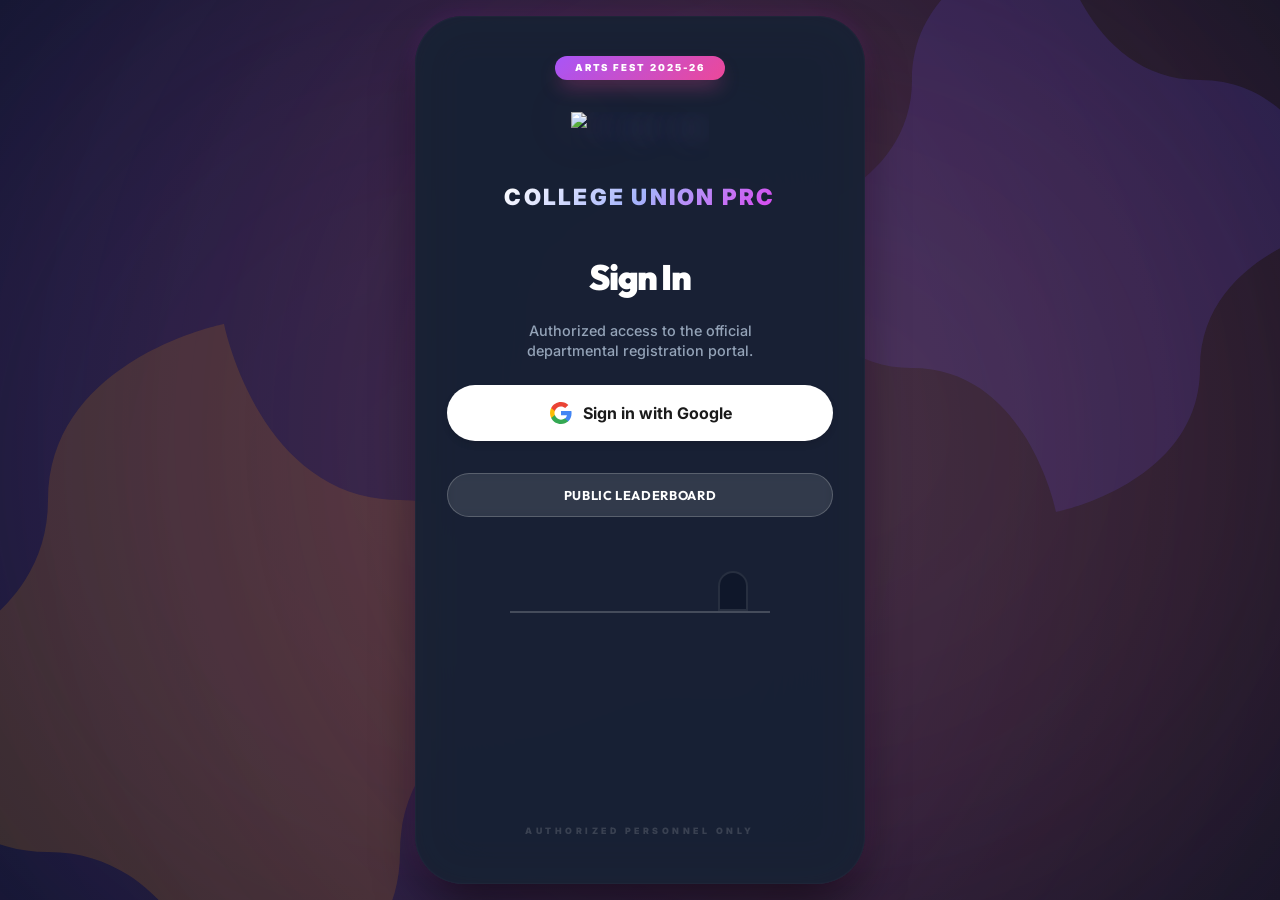
==== y/index.html @ ddf0fabf "Refine UI/UX layouts across multiple pages including CoreAdmin, Leaderboard, and Maintenance" ====
<!DOCTYPE html>
<html lang="en">

<head>
  <meta charset="UTF-8">
  <meta name="viewport" content="width=device-width, initial-scale=1.0">
  <meta name="google-site-verification" content="7rNl1pYDf8PG1zHT1pYUggSuxR6o2lBYuz__hjKgC8U" />
  <meta name="description"
    content="Join the Pazhassiraja College Fine Arts celebration at Pulpally (PRC). Discover talent, creativity, and unforgettable artistic experiences organized by the PRC Union.">
  <meta name="keywords"
    content="Pazhassiraja College Fine Arts, College Arts Day, Pulpally, PRC Union, Arts Festival, Student Talent, Wayanad College Events, Arts and Culture, PRC Pulpally">
  <meta name="robots" content="index, follow">
  <link rel="canonical" href="https://unionartsprc.web.app/">
  <meta name="google-site-verification" content="qtFsvqbENnG317f0K3yIj3pI7aIG_CMqdm23kloUDzg" />
  <script src="https://cdn.jsdelivr.net/npm/chart.js"></script>

  <!-- Favicon -->
  <link rel="icon" type="image/png" href="/assets/favicon.png">
  <link rel="apple-touch-icon" href="/assets/favicon.png">

  <!-- Site Name for Google Search -->
  <script type="application/ld+json">
    {
      "@context": "https://schema.org",
      "@type": "WebSite",
      "name": "Pazhassiraja College Fine Arts",
      "alternateName": ["PRC Fine Arts", "College Arts Day", "Union Arts PRC"],
      "url": "https://unionartsprc.web.app/"
    }
  </script>

  <!-- Open Graph / Facebook -->
  <meta property="og:type" content="website">
  <meta property="og:url" content="https://unionartsprc.web.app/">
  <meta property="og:title" content="Pazhassiraja College Fine Arts">
  <meta property="og:description"
    content="Celebrate creativity and talent at the Pazhassiraja College Fine Arts Festival.">
  <meta property="og:image" content="/assets/Pazhassiraja_College_Pulpally_Logo.png">

  <!-- Twitter -->
  <meta property="twitter:card" content="summary_large_image">
  <meta property="twitter:url" content="https://unionartsprc.web.app/">
  <meta property="twitter:title" content="Pazhassiraja College Fine Arts">
  <meta property="twitter:description"
    content="Celebrate creativity and talent at the Pazhassiraja College Fine Arts Festival.">
  <meta property="twitter:image" content="/assets/Pazhassiraja_College_Pulpally_Logo.png">

  <link rel="preconnect" href="https://fonts.googleapis.com">
  <link rel="preconnect" href="https://fonts.gstatic.com" crossorigin>
  <link
    href="https://fonts.googleapis.com/css2?family=Inter:wght@300;400;500;600;700&family=Outfit:wght@400;600;700;800&family=Playfair+Display:wght@700&family=Montserrat:wght@700&family=Rozha+One&display=swap"
    rel="stylesheet">
  <link rel="stylesheet" href="https://cdnjs.cloudflare.com/ajax/libs/font-awesome/6.4.0/css/all.min.css"
    integrity="sha512-iecdLmaskl7CVkqkXNQ/ZH/XLlvWZOJyj7Yy7tcenmpD1ypASozpmT/E0iPtmFIB46ZmdtAc9eNBvH0H/ZpiBw=="
    crossorigin="anonymous" referrerpolicy="no-referrer" />
  <title>Pazhassiraja College Fine Arts | PRC Union</title>
  <style>
    * {
      box-sizing: border-box;
    }

    html {
      scroll-behavior: smooth;
    }

    :root {
      --bg-color: #050a14;
      --card-bg: rgba(20, 25, 40, 0.6);
      --text-primary: #ffffff;
      --text-secondary: #94a3b8;
      --accent-color: #8b5cf6;
      --accent-hover: #7c3aed;
      --gradient-main: linear-gradient(135deg, #6366f1, #8b5cf6);

      --font-heading: 'Outfit', sans-serif;
      --font-hero: 'Playfair Display', serif;
      --font-body: 'Inter', sans-serif;
      --input-bg: rgba(255, 255, 255, 0.03);
      --input-border: rgba(255, 255, 255, 0.1);
      --input-focus: rgba(139, 92, 246, 0.3);
    }

    body {
      font-family: var(--font-body);
      background-color: var(--bg-color);
      color: var(--text-primary);
      margin: 0;
      padding: 0;
      overflow-x: hidden;
      scrollbar-color: rgba(217, 70, 239, 0.5) rgba(0, 0, 0, 0.3);
      /* Artistic Noise/Texture optional - kept clean for now */
    }



    /* Custom Scrollbar Styling */
    body::-webkit-scrollbar {
      width: 12px;
    }

    body::-webkit-scrollbar-track {
      background: rgba(0, 0, 0, 0.3);
    }

    body::-webkit-scrollbar-thumb {
      background: rgba(217, 70, 239, 0.5);
      border-radius: 6px;
      transition: background 0.3s ease;
    }

    body::-webkit-scrollbar-thumb:hover {
      background: rgba(217, 70, 239, 0.7);
    }

    /* Ambient Background blobs */
    body::before,
    body::after {
      content: '';
      position: fixed;
      width: 50vw;
      height: 50vw;
      border-radius: 50%;
      filter: blur(80px);
      /* Soft glow */
      z-index: -1;
      opacity: 0.4;
      animation: float 20s infinite alternate ease-in-out;
      will-change: transform;
    }

    body::before {
      top: -10%;
      left: -10%;
      background: radial-gradient(circle, #7c3aed, transparent);
    }

    body::after {
      bottom: -10%;
      right: -10%;
      background: radial-gradient(circle, #db2777, transparent);
      animation-delay: -10s;
    }

    @keyframes float {
      0% {
        transform: translate(0, 0) scale(1);
      }

      100% {
        transform: translate(30px, 50px) scale(1.1);
      }
    }

    @keyframes rotate {
      from {
        transform: rotate(0deg);
      }

      to {
        transform: rotate(360deg);
      }
    }

    @keyframes rotate-center {
      from {
        transform: translateX(-50%) rotate(0deg);
      }

      to {
        transform: translateX(-50%) rotate(360deg);
      }
    }

    /* Fixed Background Decorations */
    .mandala-decoration {
      position: fixed;
      z-index: -1;
      pointer-events: none;
      opacity: 0.08;
      color: var(--accent-color);
      width: 600px;
      height: 600px;
      animation: rotate 60s linear infinite;
      will-change: transform;
    }

    .mandala-top-right {
      top: -150px;
      right: -150px;
    }

    .mandala-bottom-left {
      bottom: -150px;
      left: -150px;
      animation-direction: reverse;
    }

    /* Additional positions if needed */
    .mandala-top-left {
      top: -10%;
      left: -10%;
    }

    .mandala-center-right {
      top: 40%;
      right: -15%;
      animation-duration: 45s;
    }

    .mandala-bottom-center {
      bottom: -20%;
      left: 50%;
      transform: translateX(-50%);
      animation: rotate-center 80s linear infinite;
    }

    header {
      padding: 0.75rem 1.5rem;
      display: flex;
      justify-content: space-between;
      align-items: center;
      background: rgba(15, 23, 42, 0.65);
      backdrop-filter: blur(20px);
      -webkit-backdrop-filter: blur(20px);
      position: fixed;
      top: 1.5rem;
      left: 50%;
      transform: translateX(-50%);
      width: 95%;
      max-width: 1200px;
      box-sizing: border-box;
      z-index: 1000;
      border: 1px solid rgba(255, 255, 255, 0.08);
      border-radius: 100px;
      box-shadow: 0 20px 40px -10px rgba(0, 0, 0, 0.5), inset 0 1px 0 rgba(255, 255, 255, 0.1);
      transition: all 0.4s cubic-bezier(0.16, 1, 0.3, 1);
    }

    header:hover {
      background: rgba(15, 23, 42, 0.75);
      border-color: rgba(255, 255, 255, 0.15);
      box-shadow: 0 25px 50px -12px rgba(0, 0, 0, 0.6), inset 0 1px 0 rgba(255, 255, 255, 0.2);
    }

    .logo {
      font-family: var(--font-heading);
      font-size: 1.3rem;
      font-weight: 800;
      letter-spacing: -0.02em;
      background: linear-gradient(to right, #f472b6, #a78bfa, #db2777);
      -webkit-background-clip: text;
      background-clip: text;
      -webkit-text-fill-color: transparent;
      text-shadow: 0 0 30px rgba(167, 139, 250, 0.3);
      display: flex;
      align-items: center;
      gap: 12px;
      text-decoration: none;
    }

    .live-indicator {
      display: flex;
      align-items: center;
      gap: 5px;
      font-size: 0.7rem;
      background: rgba(239, 68, 68, 0.15);
      padding: 3px 8px;
      border-radius: 1rem;
      color: #ef4444;
      font-weight: 700;
      border: 1px solid rgba(239, 68, 68, 0.3);
      letter-spacing: 0.5px;
      margin-left: 10px;
    }

    .pulsate {
      width: 6px;
      height: 6px;
      background: #ef4444;
      border-radius: 50%;
      box-shadow: 0 0 0 0 rgba(239, 68, 68, 0.7);
      animation: pulse-red 2s infinite;
    }

    @keyframes pulse-red {
      0% {
        transform: scale(0.95);
        box-shadow: 0 0 0 0 rgba(239, 68, 68, 0.7);
      }

      70% {
        transform: scale(1);
        box-shadow: 0 0 0 10px rgba(239, 68, 68, 0);
      }

      100% {
        transform: scale(0.95);
        box-shadow: 0 0 0 0 rgba(239, 68, 68, 0);
      }
    }

    .logo img {
      height: 38px;
      width: auto;
      filter: drop-shadow(0 0 10px rgba(255, 255, 255, 0.2));
    }

    nav {
      display: flex;
      align-items: center;
      gap: 0.5rem;
    }

    nav a {
      color: var(--text-secondary);
      text-decoration: none;
      font-family: var(--font-heading);
      font-weight: 500;
      font-size: 0.95rem;
      padding: 0.5rem 1rem;
      border-radius: 2rem;
      transition: all 0.3s cubic-bezier(0.4, 0, 0.2, 1);
      position: relative;
      display: flex;
      align-items: center;
    }

    nav a::after {
      content: '';
      position: absolute;
      bottom: 6px;
      left: 50%;
      width: 0;
      height: 2px;
      background: var(--accent-color);
      transition: all 0.3s cubic-bezier(0.4, 0, 0.2, 1);
      transform: translateX(-50%);
      border-radius: 2px;
    }

    nav a:hover {
      color: white;
      background: rgba(255, 255, 255, 0.05);
      text-shadow: 0 0 15px rgba(255, 255, 255, 0.3);
    }

    nav a:hover::after {
      width: 40%;
    }

    nav #logout-btn {
      color: #f87171 !important;
      background: rgba(239, 68, 68, 0.05);
      border: 1px solid rgba(239, 68, 68, 0.1);
      margin-left: 0.5rem;
      font-weight: 600;
      font-size: 0.9rem !important;
      opacity: 1 !important;
    }

    nav #logout-btn::after {
      display: none;
    }

    nav #logout-btn:hover {
      background: rgba(239, 68, 68, 0.15);
      color: #fca5a5 !important;
      border-color: rgba(239, 68, 68, 0.3);
      box-shadow: 0 4px 15px rgba(239, 68, 68, 0.2);
      transform: translateY(-2px);
    }

    .admin-btn {
      border: 1px solid rgba(255, 255, 255, 0.2);
      padding: 0.5rem 1rem;
      border-radius: 2rem;
      background: rgba(255, 255, 255, 0.05);
      transition: all 0.3s ease;
    }

    .admin-btn:hover {
      background: rgba(255, 255, 255, 0.1);
      border-color: var(--accent-color);
    }

    main {
      padding: 6rem 2rem;
      max-width: 1200px;
      margin: 0 auto;
      text-align: center;
    }

    /* Hero Section Styles */
    .hero-container {
      display: flex;
      flex-direction: column;
      align-items: center;
      justify-content: center;
      text-align: center;
      padding: 6rem 1rem;
      position: relative;
      z-index: 10;
    }

    .hero-title {
      font-family: var(--font-hero);
      font-size: 5.5rem;
      font-weight: 800;
      color: white;
      margin: 0 0 1rem;
      letter-spacing: -0.04em;
      line-height: 1;
      background: linear-gradient(135deg, #ffffff 0%, #a5b4fc 100%);
      -webkit-background-clip: text;
      background-clip: text;
      -webkit-text-fill-color: transparent;
      text-shadow: 0 20px 40px rgba(99, 102, 241, 0.2);
      animation: fadeScaleIn 1s cubic-bezier(0.2, 0.8, 0.2, 1) forwards;
    }

    .hero-subtitle {
      font-family: var(--font-heading);
      font-size: 1.1rem;
      font-weight: 700;
      color: #818cf8;
      text-transform: uppercase;
      letter-spacing: 0.3em;
      margin: 0 0 1.5rem;
      opacity: 0;
      animation: fadeInUp 1s 0.3s cubic-bezier(0.2, 0.8, 0.2, 1) forwards;
    }

    .hero-tagline {
      font-size: 1.25rem;
      color: #94a3b8;
      max-width: 600px;
      margin: 0 auto 3.5rem;
      line-height: 1.6;
      opacity: 0;
      font-weight: 300;
      animation: fadeInUp 1s 0.5s cubic-bezier(0.2, 0.8, 0.2, 1) forwards;
    }

    .hero-actions {
      display: flex;
      flex-direction: row;
      justify-content: center;
      gap: 1.5rem;
      width: 100%;
      opacity: 0;
      animation: fadeInUp 1s 0.7s cubic-bezier(0.2, 0.8, 0.2, 1) forwards;
    }

    .hero-btn {
      display: flex;
      align-items: center;
      justify-content: center;
      gap: 0.75rem;
      padding: 1.1rem 2.2rem;
      border-radius: 1rem;
      font-family: var(--font-heading);
      font-weight: 700;
      text-transform: uppercase;
      letter-spacing: 0.1em;
      text-decoration: none;
      transition: all 0.4s cubic-bezier(0.4, 0, 0.2, 1);
      font-size: 0.9rem;
      cursor: pointer;
    }

    .primary-btn {
      background: white;
      color: #0f172a;
      border: none;
      box-shadow: 0 10px 30px rgba(255, 255, 255, 0.1);
    }

    .primary-btn:hover {
      transform: translateY(-5px) scale(1.02);
      box-shadow: 0 20px 40px rgba(255, 255, 255, 0.2);
      background: #f8fafc;
    }

    .secondary-btn {
      background: rgba(255, 255, 255, 0.03);
      color: white;
      border: 1px solid rgba(255, 255, 255, 0.1);
      backdrop-filter: blur(10px);
    }

    .secondary-btn:hover {
      background: rgba(255, 255, 255, 0.08);
      border-color: rgba(255, 255, 255, 0.2);
      transform: translateY(-5px);
    }

    .closed-btn {
      cursor: not-allowed;
      opacity: 0.8;
      font-size: 0.85rem;
    }

    .authority-text {
      margin-top: 5rem;
      font-size: 0.8rem;
      color: rgba(255, 255, 255, 0.2);
      text-transform: uppercase;
      letter-spacing: 0.2em;
      opacity: 0;
      animation: fadeIn 1.5s 1.2s forwards;
    }

    @keyframes fadeScaleIn {
      from {
        opacity: 0;
        transform: scale(0.9) translateY(30px);
      }

      to {
        opacity: 1;
        transform: scale(1) translateY(0);
      }
    }

    @keyframes fadeInUp {
      from {
        opacity: 0;
        transform: translateY(30px);
      }

      to {
        opacity: 1;
        transform: translateY(0);
      }
    }

    @keyframes fadeIn {
      from {
        opacity: 0;
      }

      to {
        opacity: 1;
      }
    }

    @media (max-width: 768px) {
      .hero-container {
        padding: 4rem 1rem 2rem;
      }

      .hero-title {
        font-size: clamp(2.4rem, 10vw, 3.5rem);
        line-height: 1.1;
        letter-spacing: -0.02em;
        margin-bottom: 0.75rem;
        text-shadow: 0 10px 30px rgba(139, 92, 246, 0.4);
      }

      .hero-subtitle {
        font-size: 0.75rem;
        letter-spacing: 0.2em;
        margin-bottom: 1rem;
        color: var(--accent-color);
        font-weight: 800;
      }

      .hero-tagline {
        font-size: 1rem;
        line-height: 1.6;
        color: #94a3b8;
        margin-bottom: 2.5rem;
        padding: 0 1.5rem;
        font-weight: 400;
      }

      .hero-actions {
        display: flex;
        flex-direction: column;
        align-items: center;
        width: 100%;
        gap: 1rem;
        padding: 0;
      }

      .hero-btn {
        width: 100%;
        max-width: 280px;
        padding: 1rem 1.5rem;
        font-size: 0.9rem;
        border-radius: 1rem;
        box-shadow: 0 8px 20px rgba(0, 0, 0, 0.3);
      }

      .secondary-btn {
        background: rgba(255, 255, 255, 0.05);
        border: 1px solid rgba(255, 255, 255, 0.1);
        backdrop-filter: blur(10px);
      }
    }

    /* h1.logo-title span {
      display: inline-block;
    } */

    /* Remove old mobile-break if unused, or keep for compatibility */
    .mobile-break {
      display: block;
      /* Always stack now */
    }

    .mobile-break {
      display: none;
    }

    @keyframes shine {
      to {
        background-position: 200% center;
      }
    }

    @keyframes drop-in {
      from {
        transform: translateY(-15px);
        opacity: 0;
      }

      to {
        transform: translateY(0);
        opacity: 1;
      }
    }

    @keyframes float-heading {

      0%,
      100% {
        transform: translateY(0);
      }

      50% {
        transform: translateY(-8px);
      }
    }

    @media (max-width: 768px) {
      h1.logo-title {
        font-size: 3.8rem;
        /* Scaled for mobile */
        line-height: 0.9;
        letter-spacing: -1px;
        text-shadow: 0 5px 20px rgba(0, 0, 0, 0.5);
      }

      .mobile-break {
        display: block;
      }

      .logo {
        font-size: 1.15rem;
        max-width: 220px;
        line-height: 1.1;
        white-space: normal;
        gap: 12px;
      }
      
      .logo img {
        height: 40px;
      }

      header {
        padding: 0.75rem 1.25rem;
        flex-wrap: nowrap;
        width: 92%;
        top: 1rem;
        border-radius: 20px;
        gap: 0;
      }

      nav a {
        margin-left: 1rem;
        font-size: 0.9rem;
      }

      main {
        padding: 2rem 1rem 6rem;
      }

      .hero-decorations {
        height: 30px;
        margin-bottom: 0.5rem;
      }

      /* Mobile Decorations - Reduced Opacity & Better Positioning */
      .mandala-decoration {
        opacity: 0.05 !important;
        /* Significantly reduced opacity for cleaner look */
        width: 300px;
        /* Smaller base size */
        height: 300px;
      }

      .mandala-top-right {
        top: -60px;
        right: -60px;
        width: 300px;
        height: 300px;
      }

      .mandala-bottom-left {
        bottom: -60px;
        left: -60px;
        width: 250px;
        height: 250px;
      }

      .mandala-top-left {
        top: 0;
        left: -80px;
        width: 200px;
        height: 200px;
      }

      .mandala-center-right {
        top: 45%;
        right: -80px;
        width: 250px;
        height: 250px;
      }

      .mandala-bottom-center {
        bottom: -20%;
        width: 400px;
        height: 400px;
      }
    }

    /* Collapsible About Section */
    #about {
      cursor: pointer;
      position: relative;
      transition: all 0.3s ease;
      background: rgba(255, 255, 255, 0.02);
      padding: 2rem !important;
      border-radius: 1.5rem;
      border: 1px solid rgba(255, 255, 255, 0.05);
    }

    #about:hover {
      background: rgba(255, 255, 255, 0.04);
    }

    #about-content {
      max-height: 0;
      overflow: hidden;
      transition: max-height 0.5s cubic-bezier(0, 1, 0, 1);
      opacity: 0;
    }

    #about.expanded #about-content {
      max-height: 1000px;
      transition: max-height 0.8s ease-in-out;
      opacity: 1;
      margin-top: 1.5rem;
    }

    .toggle-icon {
      font-size: 0.8rem;
      transition: transform 0.3s ease;
      display: inline-block;
      vertical-align: middle;
      margin-left: 0.5rem;
      color: var(--accent-color);
    }

    #about.expanded .toggle-icon {
      transform: rotate(180deg);
    }

    p.hero-text {
      font-size: 1.35rem;
      color: var(--text-secondary);
      max-width: 600px;
      margin: 0 auto 3rem;
      font-weight: 300;
      line-height: 1.6;
    }

    .cta-btn {
      background: var(--gradient-main);
      color: white;
      padding: 1rem 3rem;
      border-radius: 3rem;
      text-decoration: none;
      font-weight: 700;
      font-family: var(--font-heading);
      letter-spacing: 0.05em;
      text-transform: uppercase;
      transition: all 0.3s cubic-bezier(0.4, 0, 0.2, 1);
      display: inline-block;
      box-shadow: 0 10px 20px -10px rgba(244, 63, 94, 0.5);
      border: 1px solid rgba(255, 255, 255, 0.2);
    }

    .cta-btn:hover {
      transform: translateY(-3px) scale(1.02);
      box-shadow: 0 20px 30px -10px rgba(244, 63, 94, 0.6);
      filter: brightness(1.1);
    }

    .cta-btn.secondary {
      background: rgba(255, 255, 255, 0.08);
      border: 1px solid rgba(255, 255, 255, 0.1);
      box-shadow: none;
      color: white;
    }

    .cta-btn.secondary:hover {
      background: rgba(255, 255, 255, 0.15);
      border-color: rgba(255, 255, 255, 0.2);
      transform: translateY(-2px);
    }

    /* Event Cards */
    /* Hero Decorations - Stardust */
    .hero-decorations {
      height: 60px;
      width: 100%;
      position: relative;
      margin-bottom: 1rem;
      pointer-events: none;
    }

    .particle {
      position: absolute;
      background: white;
      border-radius: 50%;
      opacity: 0;
      filter: blur(1px);
      box-shadow: 0 0 10px rgba(255, 255, 255, 0.5);
      animation: float-stardust 10s infinite ease-in-out;
    }

    .p1 {
      width: 4px;
      height: 4px;
      left: 20%;
      animation-delay: 0s;
    }

    .p2 {
      width: 3px;
      height: 3px;
      left: 40%;
      animation-delay: 2s;
    }

    .p3 {
      width: 5px;
      height: 5px;
      left: 60%;
      animation-delay: 4s;
    }

    .p4 {
      width: 2px;
      height: 2px;
      left: 80%;
      animation-delay: 1s;
    }

    .p5 {
      width: 4px;
      height: 4px;
      left: 35%;
      animation-delay: 6s;
    }

    .p6 {
      width: 3px;
      height: 3px;
      left: 75%;
      animation-delay: 3s;
    }

    @keyframes float-stardust {
      0% {
        transform: translateY(20px) scale(0);
        opacity: 0;
      }

      20% {
        opacity: 0.6;
      }

      50% {
        transform: translateY(-20px) translateX(15px) scale(1.2);
        opacity: 0.3;
      }

      80% {
        opacity: 0.6;
      }

      100% {
        transform: translateY(-40px) translateX(-10px) scale(0);
        opacity: 0;
      }
    }

    .events-grid {
      display: grid;
      grid-template-columns: repeat(auto-fit, minmax(320px, 1fr));
      gap: 2.5rem;
      margin-top: 6rem;
      text-align: left;
    }

    .event-card {
      background: var(--card-bg);
      backdrop-filter: blur(12px);
      -webkit-backdrop-filter: blur(12px);
      border-radius: 1.5rem;
      padding: 2rem;
      border: 1px solid rgba(255, 255, 255, 0.08);
      position: relative;
      overflow: hidden;
      transition: all 0.4s cubic-bezier(0.175, 0.885, 0.32, 1.275);
    }

    .event-card::before {
      content: '';
      position: absolute;
      top: 0;
      left: 0;
      right: 0;
      height: 4px;
      background: linear-gradient(90deg, #f43f5e, #8b5cf6);
      opacity: 0;
      transition: opacity 0.3s;
    }

    .event-card:hover {
      transform: translateY(-10px);
      background: rgba(30, 41, 59, 0.6);
      border-color: rgba(255, 255, 255, 0.2);
      box-shadow: 0 20px 40px -10px rgba(0, 0, 0, 0.5);
    }

    .event-card:hover::before {
      opacity: 1;
    }

    .event-date {
      color: #f472b6;
      font-size: 0.875rem;
      font-weight: 700;
      text-transform: uppercase;
      letter-spacing: 0.1em;
      margin-bottom: 0.5rem;
      display: block;
      font-family: var(--font-heading);
    }

    .event-title {
      font-family: var(--font-heading);
      font-size: 1.75rem;
      font-weight: 700;
      margin-bottom: 1rem;
      color: white;
    }

    .event-desc {
      color: var(--text-secondary);
      font-size: 1rem;
      line-height: 1.6;
    }

    /* Loading / Login Overlay - Updated to match new theme */
    #auth-overlay {
      background: var(--bg-color);
    }

    /* Re-using same style for Modal as cards */
    .auth-container {
      background: rgba(15, 23, 42, 0.85);
      backdrop-filter: blur(30px);
      border: none;
      box-shadow: 0 40px 80px -15px rgba(0, 0, 0, 0.8);
      padding: 3rem 2.5rem;
      border-radius: 2rem;
    }

    /* Modal Specific Scrollbar */
    .auth-container::-webkit-scrollbar {
      width: 6px;
    }


    .auth-container::-webkit-scrollbar-track {
      background: rgba(255, 255, 255, 0.02);
      margin: 1rem 0.5rem;
      border-radius: 10px;
    }

    .auth-container::-webkit-scrollbar-thumb {
      background: rgba(217, 70, 239, 0.2);
      border-radius: 10px;
      border: 1px solid rgba(255, 255, 255, 0.05);
    }

    .auth-container::-webkit-scrollbar-thumb:hover {
      background: rgba(217, 70, 239, 0.5);
    }

    .auth-container {
      scrollbar-width: thin;
      scrollbar-color: rgba(217, 70, 239, 0.2) transparent;
      scroll-padding: 1rem;
    }

    /* Achievement Badges */
    .achievement-badge {
      display: inline-flex;
      align-items: center;
      gap: 0.4rem;
      padding: 0.35rem 0.75rem;
      border-radius: 2rem;
      font-size: 0.7rem;
      font-weight: 800;
      text-transform: uppercase;
      letter-spacing: 0.05em;
      box-shadow: 0 4px 12px rgba(0, 0, 0, 0.3);
      z-index: 5;
      white-space: nowrap;
      animation: badgePulse 2s infinite ease-in-out;
    }

    .achievement-badge.first {
      background: linear-gradient(135deg, #ffd700, #b8860b);
      color: #000;
      border: 1px solid rgba(255, 255, 255, 0.3);
    }

    .achievement-badge.second {
      background: linear-gradient(135deg, #e5e7eb, #9ca3af);
      color: #000;
      border: 1px solid rgba(255, 255, 255, 0.3);
    }

    .achievement-badge.third {
      background: linear-gradient(135deg, #d97706, #92400e);
      color: white;
      border: 1px solid rgba(255, 255, 255, 0.2);
    }

    @keyframes badgePulse {

      0%,
      100% {
        transform: scale(1);
        filter: brightness(1);
      }

      50% {
        transform: scale(1.05);
        filter: brightness(1.2);
      }
    }

    /* Form Styles */

    .form-input {
      width: 100%;
      padding: 0.875rem;
      border-radius: 0.75rem;
      border: 1px solid rgba(255, 255, 255, 0.1);
      background: rgba(255, 255, 255, 0.05);
      /* Slightly lighter background */
      color: white;
      font-family: var(--font-body);
      font-size: 0.95rem;
      transition: all 0.3s ease;
      backdrop-filter: blur(5px);
    }

    .form-input:focus {
      outline: none;
      border-color: var(--accent-color);
      background: rgba(255, 255, 255, 0.08);
      box-shadow: 0 0 15px var(--input-focus);
    }

    .form-input::placeholder {
      color: rgba(255, 255, 255, 0.4);
    }

    .custom-dropdown-container {
      position: relative;
      width: 100%;
      font-family: inherit;
    }

    .custom-dropdown-trigger {
      padding: 0.875rem;
      border-radius: 0.75rem;
      background: var(--input-bg);
      border: 1px solid var(--input-border);
      color: rgba(255, 255, 255, 0.6);
      /* Placeholder color by default */
      cursor: pointer;
      display: flex;
      justify-content: space-between;
      align-items: center;
      user-select: none;
      transition: all 0.3s ease;
    }

    .custom-dropdown-trigger:hover {
      background: rgba(255, 255, 255, 0.08);
      border-color: rgba(255, 255, 255, 0.2);
    }

    .custom-dropdown-trigger.active {
      background: rgba(255, 255, 255, 0.1);
      border-color: var(--accent-color);
      box-shadow: 0 0 15px var(--input-focus);
      color: white;
    }

    .custom-dropdown-trigger.has-value {
      color: white;
      font-weight: 500;
    }

    .custom-dropdown-menu {
      display: none;
      position: absolute;
      top: calc(100% + 8px);
      left: 0;
      width: 100%;
      background: #1e293b;
      /* Solid fallback */
      background: rgba(15, 23, 42, 0.95);
      backdrop-filter: blur(20px);
      border: 1px solid var(--input-border);
      border-radius: 0.75rem;
      z-index: 2000;
      /* Higher than inputs */
      max-height: 250px;
      overflow-y: auto;
      box-shadow: 0 20px 40px rgba(0, 0, 0, 0.6);
      /* Animation handled by JS class */
    }

    .custom-dropdown-menu.show {
      display: block;
      animation: slideUp 0.2s ease-out;
    }

    /* Dropdown - Enhanced */
    .custom-dropdown-trigger {
      background: rgba(0, 0, 0, 0.3);
      border: 1px solid rgba(255, 255, 255, 0.1);
    }

    .custom-dropdown-trigger:hover {
      background: rgba(255, 255, 255, 0.05);
      border-color: rgba(139, 92, 246, 0.5);
    }

    .custom-dropdown-menu {
      border: 1px solid rgba(139, 92, 246, 0.2);
    }

    /* Dropdown Menu Scrollbar */
    .custom-dropdown-menu::-webkit-scrollbar {
      width: 8px;
    }

    .custom-dropdown-menu::-webkit-scrollbar-track {
      background: rgba(0, 0, 0, 0.2);
      border-radius: 4px;
    }

    .custom-dropdown-menu::-webkit-scrollbar-thumb {
      background: rgba(217, 70, 239, 0.3);
      border-radius: 10px;
    }

    .custom-dropdown-menu::-webkit-scrollbar-thumb:hover {
      background: rgba(217, 70, 239, 0.6);
    }

    .custom-dropdown-menu {
      scrollbar-width: thin;
      scrollbar-color: rgba(217, 70, 239, 0.5) rgba(0, 0, 0, 0.2);
    }

    .custom-dropdown-item {
      padding: 0.75rem 1rem;
      cursor: pointer;
      font-size: 0.95rem;
      color: var(--text-secondary);
      transition: all 0.2s ease;
      border-radius: 0.5rem;
      margin: 0.25rem;
    }

    .custom-dropdown-item:hover {
      background: rgba(255, 255, 255, 0.1);
      color: white;
      transform: translateX(5px);
    }

    .custom-dropdown-group-label {
      padding: 0.5rem 1rem;
      font-size: 0.75rem;
      text-transform: uppercase;
      color: var(--accent-color);
      font-weight: 700;
      letter-spacing: 0.05em;
      pointer-events: none;
      margin-top: 0.5rem;
    }

    /* Dropdown Arrow Animation */
    .custom-dropdown-arrow {
      transition: transform 0.3s ease;
      display: inline-flex;
      align-items: center;
      justify-content: center;
    }

    .custom-dropdown-trigger.active .custom-dropdown-arrow {
      transform: rotate(180deg);
    }

    .hidden {
      display: none !important;
    }

    /* Ultra-Compact Branding-First Eye-Catchy Login UI */
    #auth-overlay {
      position: fixed;
      top: 0;
      left: 0;
      width: 100%;
      height: 100%;
      background: #020617;
      z-index: 10000;
      display: flex;
      justify-content: center;
      align-items: center;
      padding: 1rem;
      overflow: hidden;
    }

    #auth-overlay::before,
    #auth-overlay::after {
      content: '';
      position: absolute;
      width: 130vw;
      height: 130vw;
      border-radius: 50%;
      filter: blur(140px);
      z-index: -1;
      opacity: 0.15;
      animation: authGlaze 25s infinite alternate ease-in-out;
      will-change: transform;
    }

    #auth-overlay::before {
      top: -40%;
      left: -30%;
      background: radial-gradient(circle, #4f46e5, #9333ea, transparent 70%);
    }

    #auth-overlay::after {
      bottom: -40%;
      right: -30%;
      background: radial-gradient(circle, #f59e0b, #dc2626, transparent 70%);
      animation-delay: -12s;
    }

    @keyframes authGlaze {
      0% {
        transform: translate(-5%, -5%) scale(1) rotate(0deg);
      }

      100% {
        transform: translate(5%, 5%) scale(1.1) rotate(15deg);
      }
    }

    .flip-card {
      width: 100%;
      max-width: 440px;
      height: 600px;
      /* Further reduced for ultra-compatibility */
      /* perspective: 3000px; */
      /* animation: cardHover 8s infinite ease-in-out; */
    }

    /* @keyframes cardHover {

      0%,
      100% {
        transform: translateY(0);
      }

      50% {
        transform: translateY(-10px);
      }
    } */

    .flip-card-inner {
      position: relative;
      width: 100%;
      height: 100%;
      transition: transform 0.8s cubic-bezier(0.34, 1.56, 0.64, 1);
      transform-style: preserve-3d;
    }

    .flip-card.flipped .flip-card-inner {
      transform: rotateY(-180deg);
    }

    .flip-card-front,
    .flip-card-back {
      position: absolute;
      width: 100%;
      height: 100%;
      -webkit-backface-visibility: hidden;
      backface-visibility: hidden;
      border-radius: 3rem;
      display: flex;
      flex-direction: column;
      overflow: hidden;
    }

    .flip-card-front {
      backdrop-filter: blur(50px);
      -webkit-backdrop-filter: blur(50px);
      background: rgba(15, 23, 42, 0.82);
      border: none;
      box-shadow:
        0 25px 50px -12px rgba(0, 0, 0, 0.7),
        0 0 20px 2px rgba(217, 70, 239, 0.1),
        0 0 1px 1px rgba(255, 255, 255, 0.1) inset;
    }

    .flip-card-back {
      padding: 2rem;
      transform: rotateY(-180deg);
      background: transparent;
    }

    .auth-card {
      padding: 2.25rem 2.25rem 2rem;
      /* Ultra-tight padding */
      height: 100%;
      display: flex;
      flex-direction: column;
      align-items: center;
      text-align: center;
    }

    .auth-badge {
      padding: 0.4rem 1.25rem;
      background: linear-gradient(135deg, #a855f7, #ec4899);
      color: white;
      border-radius: 2rem;
      font-size: 0.6rem;
      font-weight: 900;
      letter-spacing: 0.2em;
      text-transform: uppercase;
      margin-bottom: 2rem;
      box-shadow: 0 10px 20px -5px rgba(236, 72, 153, 0.4);
    }

    .auth-card .logo {
      display: flex;
      justify-content: center;
      width: 100%;
      margin-bottom: 0.5rem;
    }

    .auth-card .logo img {
      height: 65px;
      /* Compact logo */
      filter: drop-shadow(0 0 25px rgba(236, 72, 153, 0.2));
    }

    .brand-hero-title {
      font-size: 1.4rem;
      font-weight: 900;
      margin-bottom: 1rem;
      background: linear-gradient(135deg, #fff 0%, #a5b4fc 50%, #d946ef 100%);
      -webkit-background-clip: text;
      background-clip: text;
      -webkit-text-fill-color: transparent;
      letter-spacing: 0.1em;
      text-transform: uppercase;
      line-height: 1.1;
    }

    .auth-card h2 {
      font-size: 2.2rem;
      font-weight: 900;
      margin-bottom: 0.25rem;
      color: #fff;
      letter-spacing: -0.04em;
    }

    .auth-card p {
      font-size: 0.9rem;
      line-height: 1.4;
      color: #94a3b8;
      margin-bottom: 2rem;
      /* Reduced margin */
      max-width: 300px;
      font-weight: 500;
    }

    .btn-super-eye-catchy {
      width: 100%;
      background: #fff;
      color: #0f172a;
      border: none;
      padding: 1.1rem;
      border-radius: 1.25rem;
      font-weight: 900;
      font-size: 0.95rem;
      display: flex;
      align-items: center;
      justify-content: center;
      gap: 0.6rem;
      cursor: pointer;
      /* transition: all 0.3s cubic-bezier(0.175, 0.885, 0.32, 1.275); */
      box-shadow: 0 12px 25px -5px rgba(255, 255, 255, 0.15);
    }

    /* .btn-super-eye-catchy:hover {
      transform: translateY(-4px);
      box-shadow: 0 18px 35px -8px rgba(255, 255, 255, 0.25);
    } */

    .btn-vibrant-glass {
      margin-top: 0.75rem;
      width: 100%;
      background: rgba(255, 255, 255, 0.03);
      border: 1.5px solid rgba(255, 255, 255, 0.06);
      color: #94a3b8;
      padding: 0.9rem;
      border-radius: 1.25rem;
      font-weight: 700;
      font-size: 0.8rem;
      letter-spacing: 0.05em;
      cursor: pointer;
      /* transition: all 0.3s ease; */
      text-transform: uppercase;
      backdrop-filter: blur(8px);
    }

    /* .btn-vibrant-glass:hover {
      background: rgba(255, 255, 255, 0.08);
      border-color: rgba(255, 255, 255, 0.15);
      color: white;
    } */

    .auth-brand-footer {
      margin-top: auto;
      font-size: 0.55rem;
      font-weight: 900;
      letter-spacing: 0.4em;
      color: rgba(255, 255, 255, 0.15);
      text-transform: uppercase;
      padding-bottom: 0.5rem;
    }

    /* Leaderboard Refinements */
    .live-status-badge {
      position: relative;
    }

    .live-pulse {
      position: absolute;
      top: -2px;
      right: -2px;
      width: 8px;
      height: 8px;
      background: #10b981;
      border-radius: 50%;
      box-shadow: 0 0 0 0 rgba(16, 185, 129, 0.7);
      animation: pulse-green 2s infinite;
    }

    @keyframes pulse-green {
      0% {
        transform: scale(0.95);
        box-shadow: 0 0 0 0 rgba(16, 185, 129, 0.7);
      }

      70% {
        transform: scale(1);
        box-shadow: 0 0 0 6px rgba(16, 185, 129, 0);
      }

      100% {
        transform: scale(0.95);
        box-shadow: 0 0 0 0 rgba(16, 185, 129, 0);
      }
    }

    .leaderboard-item {
      display: flex;
      align-items: center;
      background: rgba(255, 255, 255, 0.03);
      padding: 0.85rem 1rem;
      border-radius: 1rem;
      border: 1px solid rgba(255, 255, 255, 0.05);
      gap: 1rem;
      cursor: pointer;
      /* transition: all 0.3s cubic-bezier(0.4, 0, 0.2, 1); */
      animation: slideInRank 0.5s ease-out forwards;
      opacity: 0;
      transform: translateX(-10px);
    }

    /* .leaderboard-item:hover {
      background: rgba(255, 255, 255, 0.08);
      border-color: rgba(255, 255, 255, 0.2);
      transform: translateX(5px) scale(1.02);
    } */

    @keyframes slideInRank {
      to {
        opacity: 1;
        transform: translateX(0);
      }
    }

    .rank-number {
      font-family: var(--font-heading);
      font-weight: 800;
      font-size: 1rem;
      min-width: 35px;
      display: flex;
      align-items: center;
      justify-content: center;
    }

    .rank-1 {
      background: rgba(255, 215, 0, 0.1) !important;
      border-color: rgba(255, 215, 0, 0.3) !important;
      box-shadow: 0 0 20px rgba(255, 215, 0, 0.1);
    }

    .rank-1 .rank-number {
      color: #ffd700;
      font-size: 1.2rem;
    }

    .rank-2 {
      background: rgba(192, 192, 192, 0.08) !important;
      border-color: rgba(192, 192, 192, 0.25) !important;
    }

    .rank-2 .rank-number {
      color: #e2e8f0;
    }

    .rank-3 {
      background: rgba(205, 127, 50, 0.08) !important;
      border-color: rgba(205, 127, 50, 0.25) !important;
    }

    .rank-3 .rank-number {
      color: #f97316;
    }

    .dept-name {
      flex: 1;
      font-weight: 600;
      font-size: 0.85rem;
      line-height: 1.2;
      color: #cbd5e1;
      text-align: left;
    }

    .rank-1 .dept-name {
      color: #fff;
      font-weight: 700;
    }

    .score-value {
      font-family: var(--font-heading);
      font-weight: 900;
      font-size: 1.25rem;
      background: linear-gradient(to right, #fff, #94a3b8);
      -webkit-background-clip: text;
      background-clip: text;
      -webkit-text-fill-color: transparent;
    }

    .rank-1 .score-value {
      background: linear-gradient(to right, #ffd700, #facc15);
      -webkit-background-clip: text;
      background-clip: text;
      -webkit-text-fill-color: transparent;
    }

    /* Skeleton Loading */
    .skeleton-loader {
      display: flex;
      flex-direction: column;
      gap: 0.6rem;
      width: 100%;
    }

    .skeleton-item {
      height: 60px;
      background: rgba(255, 255, 255, 0.03);
      border-radius: 1rem;
      position: relative;
      overflow: hidden;
    }

    .skeleton-item::after {
      content: '';
      position: absolute;
      top: 0;
      left: 0;
      width: 100%;
      height: 100%;
      background: linear-gradient(90deg, transparent, rgba(255, 255, 255, 0.05), transparent);
      animation: loading-shimmer 1.5s infinite;
    }

    @keyframes loading-shimmer {
      0% {
        transform: translateX(-100%);
      }

      100% {
        transform: translateX(100%);
      }
    }

    .swipe-badge {
      font-size: 0.65rem;
      color: #a5b4fc;
      margin-top: 1.5rem;
      display: flex;
      align-items: center;
      gap: 0.5rem;
      font-weight: 800;
      text-transform: uppercase;
      letter-spacing: 0.1em;
      opacity: 0.4;
      animation: nudge 4s infinite ease-in-out;
    }

    /* Leaderboard Responsive Classes */
    .leaderboard-header {
      display: flex;
      justify-content: space-between;
      align-items: center;
      width: 100%;
      margin-bottom: 3.5rem;
    }

    .leaderboard-title {
      font-size: 2.8rem;
      margin-top: 0;
      margin-bottom: 1.5rem;
      color: #fff;
      font-weight: 900;
    }

    @keyframes nudge {

      0%,
      100% {
        transform: translateX(0);
        opacity: 0.2;
      }

      50% {
        transform: translateX(-4px);
        opacity: 0.5;
      }
    }

    @media (max-width: 480px) {
      .flip-card {
        height: min(560px, 90vh);
      }

      .flip-card-front,
      .flip-card-back {
        border-radius: 2rem;
      }

      .brand-hero-title {
        font-size: 1.15rem;
        margin-bottom: 0.5rem;
      }

      .auth-card h2 {
        font-size: 1.8rem;
        margin-bottom: 0.5rem;
      }

      .auth-card p {
        font-size: 0.85rem;
        margin-bottom: 1.5rem;
      }

      .auth-card {
        padding: 2.25rem 1.5rem !important;
      }

      .auth-badge {
        margin-bottom: 1rem;
        padding: 0.4rem 1.2rem;
        font-size: 0.65rem;
      }

      .btn-super-eye-catchy,
      .btn-vibrant-glass {
        padding: 1rem;
        font-size: 0.95rem;
        border-radius: 1rem;
        margin-bottom: 0.5rem;
      }

      /* Mobile Leaderboard Optimizations */
      .leaderboard-header {
        margin-bottom: 1rem !important;
      }

      .leaderboard-title {
        font-size: clamp(1.8rem, 8vw, 2.5rem);
        margin-bottom: 1rem;
        text-align: center;
        width: 100%;
      }

      .flip-card-back {
        padding: 0.5rem !important;
      }

      #auth-flip-card {
        height: min(580px, 90vh) !important;
      }

      .leaderboard-item {
        padding: 0.6rem 0.75rem !important;
        gap: 0.75rem !important;
      }

      .dept-name {
        font-size: 0.8rem !important;
      }

      .score-value {
        font-size: 1.1rem !important;
      }
    }

    /* Registration Guide Styles (Converted to Popup) */

    .guide-container {
      position: fixed;
      top: 0;
      left: 0;
      width: 100%;
      height: 100%;
      background: rgba(15, 23, 42, 0.4);
      backdrop-filter: blur(8px);
      -webkit-backdrop-filter: blur(8px);
      z-index: 5000;
      display: none;
      justify-content: center;
      align-items: center;
      padding: 1.5rem;
    }

    .guide-container.active {
      display: flex;
    }

    .guide-card {
      background: rgba(15, 23, 42, 0.95);
      backdrop-filter: blur(20px);
      -webkit-backdrop-filter: blur(20px);
      border-radius: 2rem;
      padding: 3rem 2.5rem;
      border: 1px solid rgba(255, 255, 255, 0.15);
      position: relative;
      max-width: 600px;
      width: 100%;
      max-height: 90vh;
      overflow-y: auto;
      box-shadow: 0 20px 50px rgba(0, 0, 0, 0.6);
      animation: modalSlideUp 0.4s cubic-bezier(0.16, 1, 0.3, 1);
    }

    .guide-card::-webkit-scrollbar {
      width: 8px;
    }

    .guide-card::-webkit-scrollbar-track {
      background: rgba(255, 255, 255, 0.02);
      border-radius: 10px;
    }

    .guide-card::-webkit-scrollbar-thumb {
      background: rgba(217, 70, 239, 0.3);
      border-radius: 10px;
      border: 2px solid rgba(15, 23, 42, 0.95);
    }

    .guide-card::-webkit-scrollbar-thumb:hover {
      background: rgba(217, 70, 239, 0.5);
    }

    @keyframes modalSlideUp {
      from {
        transform: translateY(30px) scale(0.95);
        opacity: 0;
      }

      to {
        transform: translateY(0) scale(1);
        opacity: 1;
      }
    }

    .guide-header {
      margin-bottom: 2rem;
      text-align: center;
    }

    .guide-header h2 {
      font-family: var(--font-heading);
      font-size: 2rem;
      margin: 0;
      background: linear-gradient(to right, #f472b6, #8b5cf6);
      -webkit-background-clip: text;
      background-clip: text;
      -webkit-text-fill-color: transparent;
      filter: drop-shadow(0 2px 4px rgba(0, 0, 0, 0.3));
    }

    .guide-steps {
      display: grid;
      grid-template-columns: 1fr;
      gap: 1.25rem;
    }

    .guide-step {
      display: flex;
      gap: 1.5rem;
      align-items: center;
      padding: 1.5rem;
      border-radius: 1.5rem;
      background: rgba(255, 255, 255, 0.05);
      border: 1px solid rgba(255, 255, 255, 0.1);
      transition: all 0.3s cubic-bezier(0.4, 0, 0.2, 1);
    }

    .guide-step:hover {
      background: rgba(255, 255, 255, 0.08);
      border-color: rgba(217, 70, 239, 0.3);
      transform: translateX(5px);
    }

    .step-number {
      width: 36px;
      height: 36px;
      background: var(--gradient-main);
      border-radius: 50%;
      display: flex;
      align-items: center;
      justify-content: center;
      font-weight: 800;
      color: white;
      flex-shrink: 0;
      font-size: 1rem;
      box-shadow: 0 4px 10px rgba(244, 63, 94, 0.3);
    }

    .step-content {
      flex: 1;
    }

    .step-content h3 {
      font-family: var(--font-heading);
      font-size: 1.15rem;
      margin: 0 0 0.25rem 0;
      color: white;
      font-weight: 700;
      letter-spacing: -0.01em;
    }

    .step-content p {
      margin: 0;
      color: #e2e8f0;
      font-size: 0.95rem;
      line-height: 1.6;
      font-weight: 400;
    }

    .guide-close-btn {
      margin-top: 2rem;
      width: 100%;
      padding: 1rem;
      border-radius: 1rem;
      background: var(--gradient-main);
      color: white;
      font-weight: 700;
      border: none;
      cursor: pointer;
      font-family: var(--font-heading);
      letter-spacing: 0.05em;
      text-transform: uppercase;
      transition: all 0.3s ease;
    }

    .guide-close-btn:hover {
      transform: translateY(-2px);
      filter: brightness(1.1);
      box-shadow: 0 10px 20px -5px rgba(244, 63, 94, 0.4);
    }

    /* Don't Show Again Checkbox */
    .dont-show-container {
      display: flex;
      align-items: center;
      justify-content: center;
      gap: 10px;
      margin-top: 1.5rem;
      cursor: pointer;
      font-size: 0.9rem;
      color: var(--text-secondary);
      user-select: none;
      transition: all 0.3s ease;
    }

    .dont-show-container:hover {
      color: var(--text-primary);
    }

    .dont-show-container input[type="checkbox"] {
      appearance: none;
      -webkit-appearance: none;
      width: 18px;
      height: 18px;
      border: 2px solid rgba(255, 255, 255, 0.2);
      border-radius: 4px;
      background: rgba(255, 255, 255, 0.05);
      cursor: pointer;
      position: relative;
      transition: all 0.2s ease;
      outline: none;
      margin: 0;
    }

    .dont-show-container input[type="checkbox"]:checked {
      background: var(--accent-color);
      border-color: var(--accent-color);
    }

    .dont-show-container input[type="checkbox"]:checked::after {
      content: '\f00c';
      font-family: 'Font Awesome 6 Free';
      font-weight: 900;
      font-size: 10px;
      color: white;
      position: absolute;
      top: 50%;
      left: 50%;
      transform: translate(-50%, -50%);
    }

    .dont-show-container input[type="checkbox"]:focus {
      border-color: var(--accent-color);
      box-shadow: 0 0 0 3px rgba(139, 92, 246, 0.3);
    }

    @media (max-width: 768px) {
      .guide-container {
        margin: 2rem auto;
      }

      .guide-card {
        padding: 1.5rem;
      }

      .guide-step {
        gap: 1rem;
        padding: 0.75rem;
      }

      .guide-step:hover {
        transform: none;
      }




      .hero-text {
        font-size: 1.1rem !important;
        margin-bottom: 2rem !important;
      }

      /* Desktop Nav Hide */
      header nav {
        display: none;
      }

      /* Hamburger Menu Toggle Display */
      .hamburger {
        display: flex !important;
      }
    }

    /* Hamburger Menu Button */
    .hamburger {
      display: none;
      flex-direction: column;
      gap: 6px;
      cursor: pointer;
      z-index: 1000;
      padding: 8px 10px;
      border-radius: 8px;
      background: rgba(255, 255, 255, 0.05);
      border: 1px solid rgba(255, 255, 255, 0.1);
      transition: all 0.3s ease;
    }

    .hamburger:hover {
      background: rgba(255, 255, 255, 0.1);
      border-color: var(--accent-color);
    }

    .hamburger span {
      display: block;
      width: 24px;
      height: 2px;
      background: white;
      border-radius: 2px;
      transition: all 0.3s ease;
    }

    /* Hamburger Active State (X) */
    .hamburger.active span:nth-child(1) {
      transform: translateY(8px) rotate(45deg);
    }

    .hamburger.active span:nth-child(2) {
      opacity: 0;
    }

    .hamburger.active span:nth-child(3) {
      transform: translateY(-8px) rotate(-45deg);
    }

    /* Mobile Navigation Drawer */
    .mobile-nav {
      position: fixed;
      top: 0;
      right: -100%;
      width: 80%;
      height: 100vh;
      background: rgba(15, 23, 42, 0.95);
      backdrop-filter: blur(25px);
      -webkit-backdrop-filter: blur(25px);
      z-index: 900;
      padding: 6rem 2rem 2rem;
      display: flex;
      flex-direction: column;
      gap: 1.5rem;
      transition: right 0.4s cubic-bezier(0.16, 1, 0.3, 1);
      border-left: 1px solid rgba(255, 255, 255, 0.1);
      box-shadow: -10px 0 30px rgba(0, 0, 0, 0.5);
    }

    .mobile-nav.active {
      right: 0;
    }

    .mobile-nav a {
      color: rgba(255, 255, 255, 0.85);
      text-decoration: none;
      font-size: 1.3rem;
      font-family: var(--font-heading);
      font-weight: 600;
      transition: all 0.3s ease;
      display: flex;
      align-items: center;
      gap: 1rem;
      padding-bottom: 0.8rem;
      border-bottom: 1px solid rgba(255, 255, 255, 0.08);
    }

    .mobile-nav a:hover {
      color: white;
      transform: translateX(10px);
      border-bottom-color: rgba(139, 92, 246, 0.4);
    }

    .mobile-nav #mobile-logout-btn {
      margin-top: auto;
      color: #f87171 !important;
      font-size: 1.1rem;
      font-weight: 700;
      border-bottom: none;
      background: rgba(239, 68, 68, 0.1);
      padding: 1rem;
      border-radius: 12px;
      justify-content: center;
      transition: all 0.3s ease;
      border: 1px solid rgba(239, 68, 68, 0.2);
    }

    .mobile-nav #mobile-logout-btn:hover {
      background: rgba(239, 68, 68, 0.2);
      transform: translateY(-2px);
      color: #fca5a5 !important;
      box-shadow: 0 4px 15px rgba(239, 68, 68, 0.2);
    }

    /* Overlay for Mobile Nav */
    .nav-overlay {
      position: fixed;
      top: 0;
      left: 0;
      width: 100%;
      height: 100vh;
      background: rgba(0, 0, 0, 0.6);
      backdrop-filter: blur(4px);
      z-index: 800;
      display: none;
      opacity: 0;
      transition: opacity 0.3s ease;
    }

    .nav-overlay.active {
      display: block;
      opacity: 1;
    }

    /* General Overflow Fix */
    html,
    body {
      max-width: 100%;
      overflow-x: hidden;
    }

    /* Back to Top Button */
    .back-to-top {
      position: fixed;
      bottom: 2rem;
      right: 1.5rem;
      width: 50px;
      height: 50px;
      background: rgba(255, 255, 255, 0.1);
      backdrop-filter: blur(10px);
      -webkit-backdrop-filter: blur(10px);
      border: 1px solid rgba(255, 255, 255, 0.2);
      border-radius: 50%;
      color: white;
      font-size: 1.5rem;
      cursor: pointer;
      display: flex;
      align-items: center;
      justify-content: center;
      z-index: 999;
      opacity: 0;
      pointer-events: none;
      transform: translateY(20px);
      transition: all 0.4s cubic-bezier(0.16, 1, 0.3, 1);
      box-shadow: 0 10px 30px -5px rgba(0, 0, 0, 0.5);
    }

    .back-to-top.visible {
      opacity: 1;
      pointer-events: all;
      transform: translateY(0);
    }

    .back-to-top:hover {
      background: var(--gradient-main);
      transform: translateY(-5px);
      box-shadow: 0 15px 35px -5px rgba(244, 63, 94, 0.5);
    }

    /* Footer Optimization */
    .site-footer {
      background: rgba(15, 23, 42, 0.4);
      backdrop-filter: blur(20px);
      -webkit-backdrop-filter: blur(20px);
      padding: 6rem 2rem 0;
      margin-top: 8rem;
      border-top: 1px solid rgba(255, 255, 255, 0.05);
      position: relative;
      overflow: hidden;
    }

    .site-footer::before {
      content: '';
      position: absolute;
      top: 0;
      left: 10%;
      right: 10%;
      height: 1px;
      background: linear-gradient(90deg, transparent, rgba(217, 70, 239, 0.3), transparent);
    }

    .footer-content {
      max-width: 1200px;
      margin: 0 auto;
      display: grid;
      grid-template-columns: 1.5fr 1fr 1fr 1fr;
      gap: 4rem;
      text-align: left;
    }

    .footer-column {
      display: flex;
      flex-direction: column;
      gap: 1.5rem;
    }

    .footer-logo {
      display: flex;
      align-items: center;
      gap: 0.75rem;
      font-family: var(--font-heading);
      font-weight: 800;
      font-size: 1.25rem;
      letter-spacing: 0.05em;
      background: linear-gradient(to right, #ffffff, #cbd5e1);
      -webkit-background-clip: text;
      background-clip: text;
      -webkit-text-fill-color: transparent;
    }

    .footer-logo img {
      height: 40px;
      filter: drop-shadow(0 0 10px rgba(255, 255, 255, 0.1));
    }

    .footer-desc {
      color: var(--text-secondary);
      font-size: 0.95rem;
      line-height: 1.7;
      margin: 0;
      opacity: 0.8;
      max-width: 320px;
    }

    .footer-heading {
      color: white;
      font-size: 1rem;
      font-weight: 700;
      font-family: var(--font-heading);
      text-transform: uppercase;
      letter-spacing: 0.1em;
      margin: 0;
      position: relative;
      display: inline-block;
    }

    .footer-heading::after {
      content: '';
      position: absolute;
      bottom: -8px;
      left: 0;
      width: 20px;
      height: 2px;
      background: var(--accent-color);
      border-radius: 2px;
      transition: width 0.3s ease;
    }

    .footer-column:hover .footer-heading::after {
      width: 40px;
    }

    .footer-nav-list {
      list-style: none;
      padding: 0;
      margin: 0;
      display: flex;
      flex-direction: column;
      gap: 0.85rem;
    }

    .contact-item {
      display: flex;
      align-items: center;
      gap: 1rem;
      color: var(--text-secondary);
      font-size: 0.9rem;
      text-decoration: none;
      transition: all 0.3s cubic-bezier(0.4, 0, 0.2, 1);
      line-height: 1.4;
    }

    .contact-item i {
      width: 32px;
      height: 32px;
      background: rgba(255, 255, 255, 0.03);
      border-radius: 10px;
      display: flex;
      align-items: center;
      justify-content: center;
      color: var(--accent-color);
      font-size: 0.85rem;
      border: 1px solid rgba(255, 255, 255, 0.08);
      transition: all 0.3s ease;
      flex-shrink: 0;
    }

    .contact-item:hover {
      color: white;
      transform: translateX(5px);
    }

    .contact-item:hover i {
      background: rgba(217, 70, 239, 0.15);
      border-color: rgba(217, 70, 239, 0.4);
      box-shadow: 0 0 20px rgba(217, 70, 239, 0.2);
    }

    .footer-links-list a {
      color: var(--text-secondary);
      text-decoration: none;
      font-size: 0.9rem;
      transition: all 0.3s ease;
      display: inline-block;
    }

    .footer-links-list a:hover {
      color: white;
      transform: translateX(5px);
    }

    .footer-bottom {
      margin-top: 6rem;
      padding: 3rem 0;
      border-top: 1px solid rgba(255, 255, 255, 0.05);
      display: flex;
      justify-content: space-between;
      align-items: center;
      gap: 2rem;
    }

    .footer-copyright {
      color: rgba(255, 255, 255, 0.4);
      font-size: 0.85rem;
      margin: 0;
    }

    .footer-dev-tag {
      font-size: 0.7rem;
      text-transform: uppercase;
      letter-spacing: 0.15em;
      color: rgba(255, 255, 255, 0.3);
    }

    .footer-dev-tag span {
      color: var(--accent-color);
      font-weight: 700;
      opacity: 0.8;
    }

    @media (max-width: 1024px) {
      .footer-content {
        grid-template-columns: 1fr 1fr;
        gap: 3rem;
      }
    }

    @media (max-width: 768px) {
      .site-footer {
        padding: 4rem 1.5rem 0;
        margin-top: 6rem;
      }

      .footer-content {
        grid-template-columns: 1fr;
        text-align: left;
        gap: 2.5rem;
      }

      .footer-column {
        align-items: flex-start;
        padding-bottom: 2rem;
        border-bottom: 1px solid rgba(255, 255, 255, 0.05);
      }

      .footer-column:last-child {
        border-bottom: none;
      }

      .footer-desc {
        max-width: 100%;
        font-size: 0.9rem;
      }

      .footer-heading::after {
        left: 0;
        transform: none;
      }

      .footer-bottom {
        margin-top: 4rem;
        flex-direction: column;
        text-align: center;
        gap: 1.25rem;
        padding: 2.5rem 0 4rem;
      }

      .footer-copyright,
      .footer-dev-tag {
        font-size: 0.8rem;
      }
    }

    /* My Registrations Section Styles */
    .registration-card {
      background: var(--card-bg);
      backdrop-filter: blur(12px);
      -webkit-backdrop-filter: blur(12px);
      border-radius: 1.5rem;
      padding: 1.75rem;
      border: 1px solid rgba(255, 255, 255, 0.08);
      position: relative;
      overflow: hidden;
      transition: all 0.4s cubic-bezier(0.175, 0.885, 0.32, 1.275);
    }

    /* Official Footer Extras */
    .footer-addr {
      margin-top: 1rem;
      font-size: 0.85rem;
      color: var(--text-secondary);
      line-height: 1.6;
    }

    .footer-social-bar {
      display: flex;
      gap: 0.75rem;
      margin-top: 1.5rem;
    }

    .social-btn {
      width: 38px;
      height: 38px;
      background: rgba(255, 255, 255, 0.03);
      border-radius: 10px;
      display: flex;
      align-items: center;
      justify-content: center;
      color: var(--text-secondary);
      border: 1px solid rgba(255, 255, 255, 0.08);
      transition: all 0.3s cubic-bezier(0.4, 0, 0.2, 1);
      text-decoration: none;
    }

    .social-btn:hover {
      background: var(--accent-color);
      color: white;
      transform: translateY(-3px);
      box-shadow: 0 5px 15px rgba(217, 70, 239, 0.3);
      border-color: var(--accent-color);
    }

    .registration-card::before {
      content: '';
      position: absolute;
      top: 0;
      left: 0;
      right: 0;
      height: 4px;
      background: linear-gradient(90deg, #f43f5e, #8b5cf6);
      opacity: 0;
      transition: opacity 0.3s;
    }

    .registration-card:hover {
      transform: translateY(-5px);
      background: rgba(30, 41, 59, 0.6);
      border-color: rgba(255, 255, 255, 0.2);
      box-shadow: 0 20px 40px -10px rgba(0, 0, 0, 0.5);
    }

    .registration-card:hover::before {
      opacity: 1;
    }

    .reg-card-header {
      display: flex;
      justify-content: space-between;
      align-items: flex-start;
      margin-bottom: 1.25rem;
      gap: 1rem;
    }

    .reg-student-name {
      font-family: var(--font-heading);
      font-size: 1.25rem;
      font-weight: 700;
      color: white;
      margin: 0;
      line-height: 1.3;
      flex: 1;
    }

    .reg-category-badge {
      padding: 0.35rem 0.85rem;
      border-radius: 2rem;
      font-size: 0.7rem;
      font-weight: 700;
      text-transform: uppercase;
      letter-spacing: 0.05em;
      white-space: nowrap;
      border: 1px solid;
    }

    .reg-category-badge.on-stage {
      background: rgba(255, 153, 51, 0.1);
      color: #ff9933;
      border-color: rgba(255, 153, 51, 0.3);
    }

    .reg-category-badge.off-stage {
      background: rgba(139, 92, 246, 0.1);
      color: #8b5cf6;
      border-color: rgba(139, 92, 246, 0.3);
    }

    /* Chest Badge Index */
    .chest-badge-index {
      background: var(--gradient-main);
      color: white;
      padding: 2px 10px;
      border-radius: 6px;
      font-size: 0.65rem;
      font-weight: 800;
      letter-spacing: 0.05em;
      display: flex;
      align-items: center;
      gap: 4px;
      box-shadow: 0 4px 10px rgba(217, 70, 239, 0.3);
      border: 1px solid rgba(255, 255, 255, 0.1);
      margin-bottom: 4px;
    }

    .reg-card-details {
      display: flex;
      flex-direction: column;
      gap: 0.75rem;
    }

    .reg-detail-row {
      display: flex;
      justify-content: space-between;
      gap: 1rem;
      font-size: 0.9rem;
      align-items: baseline;
    }

    .reg-detail-label {
      color: var(--text-secondary);
      font-weight: 500;
      font-size: 0.75rem;
      text-transform: uppercase;
      letter-spacing: 0.05em;
      flex-shrink: 0;
    }

    .reg-detail-value {
      color: white;
      font-weight: 600;
      text-align: right;
      word-break: break-word;
    }

    .reg-program-highlight {
      background: rgba(255, 255, 255, 0.05);
      padding: 0.75rem;
      border-radius: 0.75rem;
      margin-top: 0.5rem;
      border: 1px solid rgba(255, 255, 255, 0.05);
    }

    .reg-timestamp {
      margin-top: 1rem;
      padding-top: 1rem;
      border-top: 1px solid rgba(255, 255, 255, 0.05);
      font-size: 0.75rem;
      color: rgba(255, 255, 255, 0.4);
      text-align: center;
    }

    .reg-empty-state {
      grid-column: 1 / -1;
      padding: 4rem 2rem;
      text-align: center;
    }

    .reg-empty-icon {
      font-size: 4rem;
      margin-bottom: 1rem;
      opacity: 0.3;
    }

    .reg-empty-text {
      color: var(--text-secondary);
      font-size: 1.1rem;
      margin-bottom: 0.5rem;
    }

    .reg-empty-subtext {
      color: rgba(255, 255, 255, 0.4);
      font-size: 0.9rem;
    }

    /* Reg Filter Styles */
    .reg-filter-bar {
      display: flex;
      gap: 1rem;
      margin-bottom: 2rem;
      justify-content: center;
      flex-wrap: wrap;
      backdrop-filter: blur(10px);
      background: rgba(255, 255, 255, 0.02);
      padding: 1.5rem;
      border-radius: 1.25rem;
      border: 1px solid rgba(255, 255, 255, 0.05);
      position: relative;
      z-index: 100;
    }

    .reg-filter-group {
      display: flex;
      flex-direction: column;
      gap: 0.5rem;
      text-align: left;
      min-width: 200px;
    }

    .reg-filter-label {
      font-size: 0.7rem;
      font-weight: 700;
      color: var(--text-secondary);
      text-transform: uppercase;
      letter-spacing: 0.1em;
      margin-left: 0.5rem;
    }

    @media (max-width: 768px) {
      .reg-filter-bar {
        flex-direction: column;
        align-items: stretch;
        padding: 1rem;
        margin-left: 1rem;
        margin-right: 1rem;
      }

      .reg-filter-group {
        min-width: 0;
      }

      #my-registrations h2 {
        font-size: 2rem !important;
      }

      #registrations-container {
        grid-template-columns: 1fr !important;
      }

      .registration-card {
        padding: 1.5rem;
      }

      .reg-student-name {
        font-size: 1.1rem;
      }

      .reg-detail-row {
        flex-direction: column;
        gap: 0.25rem;
      }

      .reg-detail-value {
        text-align: left;
      }

      .reg-detail-value {
        text-align: left;
      }

      /* Single Line Registration Counts for Mobile */
      .reg-counts {
        flex-wrap: nowrap !important;
        gap: 0.5rem !important;
        width: 100%;
        justify-content: center;
      }

      .reg-count-badge {
        padding: 0.4rem 0.6rem !important;
        font-size: 0.75rem !important;
        flex: 0 1 auto;
        white-space: nowrap;
        display: flex;
        align-items: center;
        gap: 4px;
      }
    }

    /* Interactive Badge Filters */
    .reg-count-badge {
      cursor: pointer;
      transition: all 0.3s cubic-bezier(0.4, 0, 0.2, 1);
      position: relative;
      user-select: none;
    }

    .reg-count-badge:hover {
      transform: translateY(-2px);
      box-shadow: 0 5px 15px rgba(0, 0, 0, 0.3);
      filter: brightness(1.2);
    }

    .reg-count-badge:active {
      transform: translateY(0);
    }

    .reg-count-badge.active {
      box-shadow: 0 0 20px rgba(255, 255, 255, 0.2);
      border-width: 2px !important;
      transform: scale(1.05);
      z-index: 10;
    }

    .reg-count-badge.dimmed {
      opacity: 0.4;
      filter: grayscale(0.5);
    }

    /* Communication Action Buttons */
    .reg-card-actions {
      display: none;
      /* Hidden by default */
      grid-template-columns: 1fr 1fr;
      gap: 0.75rem;
      margin-top: 1.25rem;
      padding-top: 1.25rem;
      border-top: 1px solid rgba(255, 255, 255, 0.08);
      animation: fadeInDown 0.3s ease-out;
    }

    .reg-card-actions.show {
      display: grid;
    }

    @keyframes fadeInDown {
      from {
        opacity: 0;
        transform: translateY(-10px);
      }

      to {
        opacity: 1;
        transform: translateY(0);
      }
    }

    .reg-action-btn {
      display: flex;
      align-items: center;
      justify-content: center;
      gap: 0.6rem;
      padding: 0.7rem;
      border-radius: 0.75rem;
      font-size: 0.85rem;
      font-weight: 700;
      text-decoration: none;
      transition: all 0.3s cubic-bezier(0.4, 0, 0.2, 1);
      border: 1px solid rgba(255, 255, 255, 0.1);
      font-family: var(--font-heading);
      letter-spacing: 0.02em;
    }

    .reg-action-toggle {
      display: inline-flex;
      align-items: center;
      gap: 0.5rem;
      background: rgba(255, 255, 255, 0.05);
      color: var(--text-secondary);
      padding: 0.4rem 0.75rem;
      border-radius: 0.5rem;
      font-size: 0.75rem;
      font-weight: 600;
      cursor: pointer;
      border: 1px solid rgba(255, 255, 255, 0.1);
      transition: all 0.3s ease;
      margin-top: 1rem;
      width: 100%;
      justify-content: center;
    }

    .reg-action-toggle:hover {
      background: rgba(255, 255, 255, 0.1);
      color: white;
      border-color: var(--accent-color);
    }

    .reg-action-toggle i {
      transition: transform 0.3s ease;
    }

    .reg-action-toggle.active i {
      transform: rotate(180deg);
    }

    .reg-action-btn.call-btn {
      background: rgba(16, 185, 129, 0.1);
      color: #10b981;
      border-color: rgba(16, 185, 129, 0.2);
    }

    .reg-action-btn.call-btn:hover {
      background: #10b981;
      color: white;
      box-shadow: 0 8px 20px -4px rgba(16, 185, 129, 0.4);
      transform: translateY(-2px);
    }

    .reg-action-btn.whatsapp-btn {
      background: rgba(34, 197, 94, 0.1);
      color: #22c55e;
      border-color: rgba(34, 197, 94, 0.2);
    }

    .reg-action-btn.whatsapp-btn:hover {
      background: #22c55e;
      color: white;
      box-shadow: 0 8px 20px -4px rgba(34, 197, 94, 0.4);
      transform: translateY(-2px);
    }

    @media (max-width: 480px) {
      .reg-card-actions {
        grid-template-columns: 1fr;
      }
    }

    /* View Result Button Styles */
    .view-result-btn {
      background: rgba(255, 255, 255, 0.05);
      border: 1px solid rgba(255, 255, 255, 0.1);
      color: white;
      padding: 0.6rem 1rem;
      border-radius: 0.75rem;
      font-size: 0.85rem;
      cursor: pointer;
      width: 100%;
      font-weight: 600;
      display: flex;
      align-items: center;
      justify-content: center;
      gap: 0.5rem;
      transition: all 0.3s ease;
      white-space: nowrap;
    }

    .view-result-btn:hover {
      background: rgba(255, 255, 255, 0.1);
      transform: translateY(-2px);
    }

    .view-result-btn.first {
      border-color: rgba(255, 215, 0, 0.5);
      color: #ffd700;
      background: rgba(255, 215, 0, 0.05);
    }

    .view-result-btn.second {
      border-color: rgba(192, 192, 192, 0.5);
      color: #c0c0c0;
      background: rgba(192, 192, 192, 0.05);
    }

    .view-result-btn.third {
      border-color: rgba(205, 127, 50, 0.5);
      color: #cd7f32;
      background: rgba(205, 127, 50, 0.05);
    }

    /* System Notifications & Toast Styles */
    #system-notifications {
      position: fixed;
      bottom: 2rem;
      right: 2rem;
      z-index: 11000;
      display: flex;
      flex-direction: column;
      gap: 1rem;
      pointer-events: none;
    }

    .toast-notification {
      pointer-events: auto;
      background: rgba(15, 23, 42, 0.9);
      backdrop-filter: blur(12px);
      -webkit-backdrop-filter: blur(12px);
      border: 1px solid rgba(255, 255, 255, 0.1);
      border-left: 4px solid var(--accent-color);
      padding: 1.25rem 1.5rem;
      border-radius: 1rem;
      color: white;
      box-shadow: 0 10px 30px rgba(0, 0, 0, 0.5);
      display: flex;
      align-items: center;
      gap: 1rem;
      min-width: 300px;
      max-width: 450px;
      animation: toastIn 0.4s cubic-bezier(0.175, 0.885, 0.32, 1.275) forwards;
      transition: all 0.3s ease;
    }

    .toast-notification.error {
      border-left-color: #ef4444;
    }

    .toast-notification.warning {
      border-left-color: #f59e0b;
    }

    .toast-notification.success {
      border-left-color: #10b981;
    }

    .toast-notification.info {
      border-left-color: #3b82f6;
    }

    @keyframes toastIn {
      from {
        transform: translateX(100%);
        opacity: 0;
      }

      to {
        transform: translateX(0);
        opacity: 1;
      }
    }

    .toast-content {
      flex: 1;
    }

    .toast-title {
      font-weight: 800;
      font-family: var(--font-heading);
      font-size: 0.9rem;
      margin-bottom: 0.25rem;
      display: block;
      text-transform: uppercase;
      letter-spacing: 0.05em;
    }

    .toast-message {
      font-size: 0.85rem;
      color: var(--text-secondary);
      line-height: 1.4;
    }

    .toast-close {
      background: none;
      border: none;
      color: var(--text-secondary);
      cursor: pointer;
      padding: 4px;
      font-size: 1rem;
      transition: color 0.2s;
    }

    .toast-close:hover {
      color: white;
    }

    .toast-action-btn {
      margin-top: 0.75rem;
      background: var(--gradient-main);
      color: white;
      border: none;
      padding: 0.5rem 1rem;
      border-radius: 2rem;
      font-size: 0.8rem;
      font-weight: 700;
      cursor: pointer;
      display: inline-flex;
      align-items: center;
      gap: 0.5rem;
      transition: all 0.3s ease;
    }

    .toast-action-btn:hover {
      transform: translateY(-1px);
      filter: brightness(1.1);
      box-shadow: 0 4px 12px rgba(244, 63, 94, 0.3);
    }

    /* Network Weak Overlay */
    #network-status-bar {
      position: fixed;
      top: 0;
      left: 0;
      width: 100%;
      background: #f59e0b;
      color: #000;
      padding: 0.5rem;
      text-align: center;
      font-size: 0.8rem;
      font-weight: 700;
      z-index: 10001;
      display: none;
      animation: slideDown 0.3s ease-out;
    }

    @media (max-width: 768px) {
      #system-notifications {
        bottom: 1rem;
        right: 1rem;
        left: 1rem;
      }

      .toast-notification {
        min-width: 0;
        width: 100%;
      }
    }

    /* Leaderboard Item Styles - Missing previously */
    .leaderboard-item {
      display: flex;
      align-items: center;
      background: rgba(255, 255, 255, 0.05);
      border: 1px solid rgba(255, 255, 255, 0.1);
      padding: 0.75rem 1rem;
      border-radius: 1rem;
      cursor: pointer;
      transition: all 0.3s ease;
      animation: slideUp 0.5s ease-out forwards;
      opacity: 0;
    }

    .leaderboard-item:hover {
      background: rgba(255, 255, 255, 0.1);
      transform: translateX(5px);
      border-color: rgba(255, 255, 255, 0.2);
    }

    .rank-number {
      font-family: var(--font-heading);
      font-weight: 800;
      font-size: 1.1rem;
      width: 35px;
      height: 35px;
      display: flex;
      align-items: center;
      justify-content: center;
      background: rgba(255, 255, 255, 0.1);
      border-radius: 50%;
      margin-right: 0.75rem;
      color: white;
    }

    .leaderboard-item.rank-1 .rank-number {
      background: linear-gradient(135deg, #ffd700, #b8860b);
      color: white;
      text-shadow: 0 1px 3px rgba(0, 0, 0, 0.4);
      box-shadow: 0 4px 12px rgba(255, 215, 0, 0.3);
    }

    .leaderboard-item.rank-2 .rank-number {
      background: linear-gradient(135deg, #c0c0c0, #7f8c8d);
      color: white;
      text-shadow: 0 1px 3px rgba(0, 0, 0, 0.4);
      box-shadow: 0 4px 12px rgba(192, 192, 192, 0.3);
    }

    .leaderboard-item.rank-3 .rank-number {
      background: linear-gradient(135deg, #cd7f32, #8b4513);
      color: white;
    }

    .dept-name {
      flex: 1;
      font-weight: 600;
      font-size: 0.95rem;
      color: white;
      white-space: normal;
      /* Allow wrapping */
      line-height: 1.2;
    }

    .score-value {
      font-family: var(--font-heading);
      font-weight: 800;
      font-size: 1.1rem;
      background: var(--gradient-main);
      -webkit-background-clip: text;
      background-clip: text;
      -webkit-text-fill-color: transparent;
    }


    #auth-overlay {
      position: fixed;
      top: 0;
      left: 0;
      width: 100%;
      height: 100%;
      z-index: 9999;
      display: flex;
      justify-content: center;
      align-items: center;
      background: #0f172a;
      /* Fallback */
      background: radial-gradient(circle at center, #1e293b 0%, #0f172a 100%);
    }

    #auth-overlay.hidden {
      display: none;
    }


    /* Auth Card (Desktop) - Missing previously */
    .auth-card {
      background: rgba(30, 41, 59, 0.6);
      backdrop-filter: blur(20px);
      -webkit-backdrop-filter: blur(20px);
      border: none;
      border-radius: 2rem;
      padding: 2.5rem 2rem;
      width: 100%;
      max-width: 450px;
      text-align: center;
      box-shadow: 0 25px 50px -12px rgba(0, 0, 0, 0.5);
      position: relative;
      overflow: hidden;
      margin: auto;
    }

    /* Input Fields in Auth Card */
    .auth-card input {
      width: 100%;
      padding: 0.8rem;
      margin-bottom: 0.75rem;
      border-radius: 0.5rem;
      border: 1px solid rgba(255, 255, 255, 0.1);
      background: rgba(255, 255, 255, 0.05);
      color: white;
      font-family: var(--font-body);
    }

    .auth-card h2 {
      margin-bottom: 0.5rem;
      font-family: var(--font-heading);
    }

    .auth-card p {
      margin-bottom: 1.5rem;
      color: var(--text-secondary);
      font-size: 0.9rem;
    }

    /* Leaderboard Flip Card Styles */
    .flip-card {
      background-color: transparent;
      perspective: 1000px;
      width: 100%;
      max-width: 450px;
      /* Default logic */
      height: 100%;
      position: relative;
      display: flex;
      justify-content: center;
      align-items: center;
      transition: max-width 0.8s cubic-bezier(0.175, 0.885, 0.32, 1.275);
    }

    .flip-card.flipped {
      max-width: 600px;
      width: 90vw;
    }

    @media (max-width: 768px) {
      .flip-card.flipped {
        width: 95%;
        height: 85vh;
        /* Use more vertical space */
        max-width: none;
      }

      .flip-card-back .auth-card {
        padding: 1.5rem 1rem !important;
        /* Reduce padding to give content more room */
        padding-top: 2.5rem !important;
      }

      .flip-card-back h2 {
        font-size: 2rem !important;
        /* Scale down title */
        margin-bottom: 1rem !important;
      }

      .dept-name {
        font-size: 0.85rem;
        word-wrap: break-word;
      }
    }

    .flip-card-inner {
      position: relative;
      width: 100%;
      height: 100%;
      text-align: center;
      transition: transform 0.8s;
      transform-style: preserve-3d;
      display: flex;
      justify-content: center;
      align-items: center;
    }

    .flip-card.flipped .flip-card-inner {
      transform: rotateY(180deg);
    }

    .flip-card-front {
      position: absolute;
      width: 100%;
      max-width: 450px;
      /* Constrain front face */
      height: auto;
      -webkit-backface-visibility: hidden;
      backface-visibility: hidden;
      top: 0;
      left: 0;
      right: 0;
      bottom: 0;
      margin: auto;
      display: flex;
      justify-content: center;
      align-items: center;
    }

    .flip-card-back {
      position: absolute;
      width: 100%;
      /* Back face fills expanded container */
      height: auto;
      -webkit-backface-visibility: hidden;
      backface-visibility: hidden;
      top: 0;
      left: 0;
      right: 0;
      bottom: 0;
      margin: auto;
      display: flex;
      justify-content: center;
      align-items: center;
      transform: rotateY(180deg);
    }

    /* Leaderboard Specific Styles (Back Side) */
    .flip-card-back .auth-card {
      background: rgba(30, 41, 59, 0.9);
      height: 100%;
      /* Fill the enlarged area */
      display: flex;
      flex-direction: column;
    }

    /* Vibrant Glass Button */
    .btn-vibrant-glass {
      background: rgba(255, 255, 255, 0.1);
      border: 1px solid rgba(255, 255, 255, 0.2);
      color: white;
      padding: 0.8rem 1.5rem;
      border-radius: 2rem;
      font-weight: 700;
      cursor: pointer;
      backdrop-filter: blur(5px);
      transition: all 0.3s ease;
      font-family: var(--font-heading);
      letter-spacing: 0.05em;
      text-transform: uppercase;
      font-size: 0.8rem;
      margin-top: 1rem;
      width: 100%;
    }

    .btn-vibrant-glass:hover {
      background: rgba(255, 255, 255, 0.2);
      border-color: var(--accent-color);
      transform: translateY(-2px);
      box-shadow: 0 5px 15px rgba(0, 0, 0, 0.2);
    }

    /* Super Eye Catchy Button (Google Sign In) */
    .btn-super-eye-catchy {
      background: white;
      color: #1a1a1a;
      border: none;
      padding: 1rem;
      border-radius: 2rem;
      font-weight: 700;
      cursor: pointer;
      width: 100%;
      display: flex;
      align-items: center;
      justify-content: center;
      gap: 10px;
      font-family: var(--font-body);
      font-size: 1rem;
      transition: all 0.3s cubic-bezier(0.175, 0.885, 0.32, 1.275);
      box-shadow: 0 4px 6px rgba(0, 0, 0, 0.1);
      margin-bottom: 1rem;
    }

    .btn-super-eye-catchy:hover {
      transform: scale(1.02) translateY(-2px);
      box-shadow: 0 10px 20px rgba(0, 0, 0, 0.15);
    }

    .live-pulse {
      width: 8px;
      height: 8px;
      background-color: #ef4444;
      border-radius: 50%;
      display: inline-block;
      margin-right: 6px;
      animation: pulse-red 2s infinite;
    }

    @keyframes pulse-red {
      0% {
        transform: scale(0.95);
        box-shadow: 0 0 0 0 rgba(239, 68, 68, 0.7);
      }

      70% {
        transform: scale(1);
        box-shadow: 0 0 0 6px rgba(239, 68, 68, 0);
      }

      100% {
        transform: scale(0.95);
        box-shadow: 0 0 0 0 rgba(239, 68, 68, 0);
      }
    }

    .swipe-badge {
      display: none;
      /* Hide swipe hint on desktop */
      margin-top: 2rem;
      font-size: 0.8rem;
      color: rgba(255, 255, 255, 0.5);
      align-items: center;
      gap: 0.5rem;
      animation: bounce-x 2s infinite;
    }

    @media (max-width: 768px) {
      .swipe-badge {
        display: flex;
        justify-content: center;
      }
    }

    @keyframes bounce-x {

      0%,
      100% {
        transform: translateX(0);
      }

      50% {
        transform: translateX(5px);
      }
    }

    /* Entrance Animations */
    @keyframes fadeSlideUp {
      from {
        opacity: 0;
        transform: translateY(20px);
      }

      to {
        opacity: 1;
        transform: translateY(0);
      }
    }

    .auth-card>* {
      opacity: 0;
      animation: fadeSlideUp 0.6s cubic-bezier(0.16, 1, 0.3, 1) forwards;
    }

    .auth-card>*:nth-child(1) {
      animation-delay: 0.1s;
    }

    .auth-card>*:nth-child(2) {
      animation-delay: 0.2s;
    }

    .auth-card>*:nth-child(3) {
      animation-delay: 0.3s;
    }

    .auth-card>*:nth-child(4) {
      animation-delay: 0.4s;
    }

    .auth-card>*:nth-child(5) {
      animation-delay: 0.5s;
    }

    .auth-card>*:nth-child(6) {
      animation-delay: 0.6s;
    }

    .auth-card>*:nth-child(7) {
      animation-delay: 0.7s;
    }

    /* Ensure footer elements are also animated */
    .auth-card .swipe-badge {
      animation-delay: 0.8s;
    }

    .auth-card .auth-brand-footer {
      animation-delay: 0.9s;
    }


    /* Enhanced Button Interactions */
    .btn-vibrant-glass:hover {
      background: rgba(255, 255, 255, 0.2);
      border-color: var(--accent-color);
      transform: scale(1.05) translateY(-2px);
      box-shadow: 0 10px 25px rgba(217, 70, 239, 0.3);
    }

    .btn-super-eye-catchy:hover {
      transform: scale(1.03) translateY(-2px);
      box-shadow: 0 15px 30px rgba(0, 0, 0, 0.2);
    }

    /* Cartoon Chase Animation */
    .cartoon-scene-container {
      position: relative;
      width: 260px;
      height: 80px;
      background: transparent;
      overflow: hidden;
      margin: 1rem auto;
      border-bottom: 2px solid rgba(255, 255, 255, 0.2);
    }

    .mouse-hole {
      position: absolute;
      bottom: 0;
      left: 80%;
      width: 30px;
      height: 40px;
      background: #0f172a;
      border-radius: 30px 30px 0 0;
      border: 2px solid rgba(255, 255, 255, 0.1);
      z-index: 1;
    }

    .jerry {
      position: absolute;
      bottom: 5px;
      left: -30px;
      font-size: 1rem;
      color: #eab308;
      z-index: 5;
      animation: jerryRun 6s linear infinite;
    }

    .tom {
      position: absolute;
      bottom: 5px;
      left: -60px;
      font-size: 2rem;
      color: #94a3b8;
      z-index: 6;
      animation: tomChase 6s linear infinite;
    }

    .cartoon-dust {
      position: absolute;
      bottom: 5px;
      left: 70%;
      width: 10px;
      height: 10px;
      background: rgba(255, 255, 255, 0.5);
      border-radius: 50%;
      opacity: 0;
      box-shadow: 10px -5px 0 rgba(255, 255, 255, 0.3), -5px -10px 0 rgba(255, 255, 255, 0.4);
      animation: dustCloud 6s linear infinite;
    }

    @keyframes jerryRun {
      0% {
        left: -30px;
        opacity: 1;
      }

      30% {
        left: 81%;
        opacity: 1;
        transform: scaleX(1);
      }

      /* Reach hole faster (30% of 6s = 1.8s) */
      32% {
        left: 81%;
        opacity: 0;
        transform: scaleX(1) scale(0.5);
      }

      100% {
        left: 81%;
        opacity: 0;
      }
    }

    @keyframes tomChase {
      0% {
        left: -80px;
        transform: scaleX(1);
      }

      33% {
        left: 72%;
        transform: scaleX(1);
      }

      /* Catch up in ~2s */
      38% {
        left: 72%;
        transform: skewX(-20deg) scaleX(1);
      }

      /* Skid */
      45% {
        left: 72%;
        transform: scaleX(1);
      }

      /* Recover */
      50% {
        left: 72%;
        transform: scaleX(-1);
      }

      /* Turn around */
      100% {
        left: -80px;
        transform: scaleX(-1);
      }

      /* Walk away slowly (3s duration) */
    }

    @keyframes dustCloud {

      0%,
      33% {
        opacity: 0;
        transform: scale(0.5);
      }

      38% {
        opacity: 1;
        transform: scale(1.5);
      }

      45% {
        opacity: 0;
        transform: scale(2);
      }

      100% {
        opacity: 0;
      }
    }

    /* Mobile Optimization for Cartoon Animation */
    /* Mobile Optimization for Cartoon Animation */
    @media (max-width: 480px) {
      .cartoon-scene-container {
        width: 100%;
        max-width: 260px;
        height: 70px;
        /* Increased slightly */
        background: rgba(255, 255, 255, 0.02);
        /* Faint bg for visibility */
      }

      .tom,
      .jerry {
        display: flex;
        align-items: center;
        justify-content: center;
        width: 40px;
        height: 40px;
      }

      .tom {
        font-size: 1.5rem;
        bottom: 10px;
      }

      /* Scale down */
      .jerry {
        font-size: 1rem;
        bottom: 15px;
        /* Lifted slightly */
      }

      .mouse-hole {
        height: 35px;
        width: 28px;
        left: 85%;
        /* Adjusted endpoint */
      }
    }

    /* Custom Alert Modal */
    #custom-alert-modal {
      display: none;
      position: fixed;
      top: 0;
      left: 0;
      width: 100%;
      height: 100%;
      background: rgba(0, 0, 0, 0.85);
      z-index: 12000;
      justify-content: center;
      align-items: center;
      backdrop-filter: blur(10px);
      -webkit-backdrop-filter: blur(10px);
    }

    .custom-alert-card {
      background: rgba(30, 41, 59, 0.7);
      backdrop-filter: blur(25px);
      -webkit-backdrop-filter: blur(25px);
      border-radius: 2rem;
      padding: 2.5rem;
      border: 1px solid rgba(255, 255, 255, 0.1);
      width: 90%;
      max-width: 400px;
      text-align: center;
      box-shadow: 0 40px 80px -15px rgba(0, 0, 0, 0.8),
        0 0 1px 1px rgba(255, 255, 255, 0.1) inset;
      animation: alertSlideUp 0.4s cubic-bezier(0.175, 0.885, 0.32, 1.275) forwards;
    }

    @keyframes alertSlideUp {
      from {
        transform: translateY(30px) scale(0.9);
        opacity: 0;
      }

      to {
        transform: translateY(0) scale(1);
        opacity: 1;
      }
    }

    .custom-alert-icon {
      width: 60px;
      height: 60px;
      margin: 0 auto 1.5rem;
      display: flex;
      align-items: center;
      justify-content: center;
      border-radius: 50%;
      font-size: 1.5rem;
    }

    .custom-alert-icon.info {
      background: rgba(59, 130, 246, 0.15);
      color: #3b82f6;
      border: 1px solid rgba(59, 130, 246, 0.3);
    }

    .custom-alert-icon.warning {
      background: rgba(245, 158, 11, 0.15);
      color: #f59e0b;
      border: 1px solid rgba(245, 158, 11, 0.3);
    }

    .custom-alert-icon.error {
      background: rgba(239, 68, 68, 0.15);
      color: #ef4444;
      border: 1px solid rgba(239, 68, 68, 0.3);
    }

    .custom-alert-title {
      font-family: var(--font-heading);
      font-size: 1.5rem;
      font-weight: 800;
      color: white;
      margin-bottom: 0.75rem;
    }

    .custom-alert-message {
      color: var(--text-secondary);
      font-size: 0.95rem;
      line-height: 1.6;
      margin-bottom: 2rem;
    }

    .custom-alert-btn {
      width: 100%;
      background: var(--gradient-main);
      color: white;
      border: none;
      padding: 1rem;
      border-radius: 1.25rem;
      font-weight: 800;
      font-size: 0.9rem;
      text-transform: uppercase;
      letter-spacing: 0.05em;
      cursor: pointer;
      transition: all 0.3s ease;
      box-shadow: 0 10px 20px -5px rgba(244, 63, 94, 0.4);
    }

    .custom-alert-btn:hover {
      transform: translateY(-2px);
      filter: brightness(1.1);
      box-shadow: 0 15px 30px -5px rgba(244, 63, 94, 0.5);
    }


  </style>
  <link rel="stylesheet" href="https://cdnjs.cloudflare.com/ajax/libs/font-awesome/6.4.0/css/all.min.css">
  <!-- Add Google Fonts -->
  <link rel="preconnect" href="https://fonts.googleapis.com">
  <link rel="preconnect" href="https://fonts.gstatic.com" crossorigin>
  <link
    href="https://fonts.googleapis.com/css2?family=Inter:wght@300;400;500&family=Outfit:wght@400;600;800&display=swap"
    rel="stylesheet">
  <script src="https://cdnjs.cloudflare.com/ajax/libs/html2pdf.js/0.10.1/html2pdf.bundle.min.js"></script>
</head>

<body>

  <!-- Registration Guide Popup Overlay -->
  <div class="guide-container" id="reg-guide-modal">
    <div class="guide-card">
      <div class="guide-header">
        <h2>Registration Steps</h2>
      </div>
      <div class="guide-steps">
        <div class="guide-step">
          <div class="step-number">1</div>
          <div class="step-content">
            <h3>Choose Category</h3>
            <p>Click "Register For Events" or select "On Stage" / "Off Stage" cards.</p>
          </div>
        </div>
        <div class="guide-step">
          <div class="step-number">2</div>
          <div class="step-content">
            <h3>Basic Info</h3>
            <p>Enter student's full name (it will be uppercased).</p>
          </div>
        </div>
        <div class="guide-step">
          <div class="step-number">3</div>
          <div class="step-content">
            <h3>Academic Details</h3>
            <p>Select Department, Roll Number, and Year.</p>
          </div>
        </div>
        <div class="guide-step">
          <div class="step-number">4</div>
          <div class="step-content">
            <h3>Contact & Gender</h3>
            <p>Provide phone number and select gender.</p>
          </div>
        </div>
        <div class="guide-step">
          <div class="step-number">5</div>
          <div class="step-content">
            <h3>Pick Program</h3>
            <p>Choose the specific event or item.</p>
          </div>
        </div>
        <div class="guide-step">
          <div class="step-number">6</div>
          <div class="step-content">
            <h3>Success!</h3>
            <p>Complete registration and <strong>screenshot</strong> the result!</p>
          </div>
        </div>
      </div>
      <label class="dont-show-container">
        <input type="checkbox" id="dont-show-guide">
        <span>Don't show this again</span>
      </label>
      <button class="guide-close-btn" id="close-guide-popup">Got it, Let's Go!</button>
    </div>
  </div>

  <!-- Mobile Nav Overlay -->
  <div class="nav-overlay" id="mobile-overlay"></div>

  <!-- Mobile Nav Drawer -->
  <div class="mobile-nav" id="mobile-drawer">
    <a href="#" class="mobile-link">Home</a>
    <a href="#about" class="mobile-link">About</a>
    <a href="#events" class="mobile-link">Events</a>
    <a href="/leaderboard" class="mobile-link">Leaderboard</a>
    <a href="/news/" class="mobile-link">News</a>
    <a href="#my-registrations" class="mobile-link">My Registrations</a>
    <a href="/appeal" class="mobile-link">Go for Appeal</a>
    <a href="javascript:void(0)" id="mobile-logout-btn">Logout</a>
  </div>




  <!-- Back to Top Button -->
  <button id="back-to-top" class="back-to-top" aria-label="Back to Top">
    <i class="fas fa-arrow-up"></i>
  </button>

  <!-- Auth Overlay -->
  <div id="auth-overlay">
    <!-- Floating Decorative Elements -->
    <div style="position: absolute; width: 100%; height: 100%; overflow: hidden; pointer-events: none; z-index: -1;">
      <svg class="mandala-decoration"
        style="top: -5vw; right: -5vw; width: 45vw; height: 45vw; opacity: 0.2; fill: #4f46e5; animation: rotateSlow 70s linear infinite;"
        viewBox="0 0 200 200">
        <path
          d="M100 0C100 0 110 50 150 50C190 50 200 100 200 100C200 100 150 110 150 150C150 190 100 200 100 200C100 200 90 150 50 150C10 150 0 100 0 100C0 100 50 90 50 50C50 10 100 0 100 0Z" />
      </svg>
      <svg class="mandala-decoration"
        style="bottom: -10vw; left: -10vw; width: 55vw; height: 55vw; opacity: 0.15; fill: #f59e0b; animation: rotateSlow 90s linear reverse infinite;"
        viewBox="0 0 200 200">
        <path
          d="M100 0C100 0 110 50 150 50C190 50 200 100 200 100C200 100 150 110 150 150C150 190 100 200 100 200C100 200 90 150 50 150C10 150 0 100 0 100C0 100 50 90 50 50C50 10 100 0 100 0Z" />
      </svg>
    </div>

    <style>
      @keyframes rotateSlow {
        from {
          transform: rotate(0deg);
        }

        to {
          transform: rotate(360deg);
        }
      }
    </style>

    <div class="flip-card" id="auth-flip-card">
      <div class="flip-card-inner">
        <!-- Front side (Login) -->
        <div class="flip-card-front">
          <div class="auth-card">
            <div class="auth-badge" id="auth-year-badge">Arts Fest 2025-26</div>

            <div class="logo">
              <img src="/assets/Pazhassiraja_College_Pulpally_Logo.png" alt="College Logo">
            </div>

            <div class="brand-hero-title">College Union PRC</div>
            <h2>Sign In</h2>
            <p>Authorized access to the official departmental registration portal.</p>

            <button id="google-signin-btn" class="btn-super-eye-catchy">
              <svg style="width: 24px; height: 24px;" viewBox="0 0 24 24">
                <path
                  d="M22.56 12.25c0-.78-.07-1.53-.2-2.25H12v4.26h5.92c-.26 1.37-1.04 2.53-2.21 3.31v2.77h3.57c2.08-1.92 3.28-4.74 3.28-8.09z"
                  fill="#4285F4" />
                <path
                  d="M12 23c2.97 0 5.46-.98 7.28-2.66l-3.57-2.77c-.98.66-2.23 1.06-3.71 1.06-2.86 0-5.29-1.93-6.16-4.53H2.18v2.84C3.99 20.53 7.7 23 12 23z"
                  fill="#34A853" />
                <path
                  d="M5.84 14.09c-.22-.66-.35-1.36-.35-2.09s.13-1.43.35-2.09V7.07H2.18C1.43 8.55 1 10.22 1 12s.43 3.45 1.18 4.93l3.66-2.84z"
                  fill="#FBBC05" />
                <path
                  d="M12 5.38c1.62 0 3.06.56 4.21 1.66l3.15-3.15C17.45 2.09 14.97 1 12 1 7.7 1 3.99 3.47 2.18 7.07l3.66 2.84c.87-2.6 3.3-4.53 6.16-4.53z"
                  fill="#EA4335" />
              </svg>
              Sign in with Google
            </button>

            <div id="auth-status" class="error-msg"></div>

            <button id="view-standings-btn" class="btn-vibrant-glass">
              Public Leaderboard
            </button>

            <div class="swipe-badge">
              <i class="fas fa-chevron-left"></i> Swipe for Scores
            </div>

            <div class="cartoon-scene-container">
              <div class="mouse-hole"></div>
              <div class="jerry"><i class="fas fa-otter"></i></div>
              <div class="tom"><i class="fas fa-cat"></i></div>
              <div class="cartoon-dust"></div>
            </div>

            <div class="auth-brand-footer">
              Authorized Personnel Only
            </div>
          </div>
        </div>

        <!-- Back side (Leaderboard) -->
        <div class="flip-card-back">
          <div class="auth-card"
            style="width: 100%; height: 100%; display: flex; flex-direction: column; align-items: center; text-align: center;">
            <div class="leaderboard-header">
              <div class="auth-badge live-status-badge"
                style="margin-bottom: 0; background: rgba(255, 255, 255, 0.15);">
                <span class="live-pulse"></span>
                Live Status
              </div>
              <button id="share-leaderboard-btn" title="Share"
                style="background: rgba(255, 255, 255, 0.15); border: 2px solid rgba(255, 255, 255, 0.2); color: #fff; width: 45px; height: 45px; border-radius: 50%; cursor: pointer; display: flex; align-items: center; justify-content: center; transition: all 0.3s ease;">
                <i class="fas fa-share-alt" style="font-size: 1.1rem;"></i>
              </button>
            </div>

            <div
              style="font-size: 1rem; color: #a5b4fc; font-weight: 800; text-transform: uppercase; letter-spacing: 0.2em; margin-bottom: 0;">
              College Union PRC</div>
            <h2 class="leaderboard-title">
              Leaderboard
            </h2>

            <!-- Removed "Live Department Standings" Text -->

            <div id="public-leaderboard-content"
              style="flex: 1; overflow-y: auto; width: 100%; padding-right: 0.5rem; text-align: left; margin-bottom: 0.5rem;">
              <div class="skeleton-loader">
                <div class="skeleton-item"></div>
                <div class="skeleton-item" style="opacity: 0.8;"></div>
                <div class="skeleton-item" style="opacity: 0.6;"></div>
                <div class="skeleton-item" style="opacity: 0.4;"></div>
                <div class="skeleton-item" style="opacity: 0.2;"></div>
              </div>
            </div>

            <button id="back-to-login-btn" class="btn-vibrant-glass">
              Back to Login
            </button>

            <div class="swipe-badge">
              Swipe for Login <i class="fas fa-chevron-right"></i>
            </div>
          </div>
        </div>
      </div>
    </div>
  </div>



  </div>
  </div>


  </div>
  </div>
  </div>


  <!-- Main Content (Wrapped) -->
  <div id="main-content" class="hidden">
    <header>
      <div class="logo">
        <img src="assets/Pazhassiraja_College_Pulpally_Logo.png" alt="College Logo">
        <div style="display: flex; flex-direction: column; line-height: 1.1;">
          <span style="font-weight: 800;">COLLEGE UNION PRC</span>
        </div>
      </div>
      <nav>
        <a href="#">Home</a>
        <a href="#about">About</a>
        <a href="#events">Events</a>
        <a href="/leaderboard">Leaderboard</a>

        <a href="#my-registrations">My Registrations</a>
        <a href="/appeal">Go for Appeal</a>

        <a href="javascript:void(0)" id="logout-btn">
          <i class="fas fa-sign-out-alt"></i> Logout
        </a>
      </nav>

      <!-- Hamburger Menu (Mobile) -->
      <div class="hamburger" id="hamburger-menu">
        <span></span>
        <span></span>
        <span></span>
      </div>
    </header>

    <main>
      <div class="hero-decorations">
        <div class="particle p1"></div>
        <div class="particle p2"></div>
        <div class="particle p3"></div>
        <div class="particle p4"></div>
        <div class="particle p5"></div>
        <div class="particle p6"></div>
      </div>
      <div class="hero-container" id="hero">
        <h1 class="hero-title">NAVRANG ARTS</h1>
        <h2 class="hero-subtitle">ANNUAL COLLEGE ARTS FESTIVAL</h2>
        <p class="hero-tagline">Celebrate creativity, talent, and expression. Join the ultimate artistic journey.</p>

        <div class="hero-actions">
          <a href="javascript:void(0)" id="register-btn" class="hero-btn primary-btn">
            <i class="fas fa-edit"></i> Register Now
          </a>
          <a href="/leaderboard" class="hero-btn secondary-btn">
            Leaderboard
          </a>
        </div>

        <div class="authority-text">Organised by College Union PRC</div>
      </div>

      <div id="events" class="events-grid">
        <!-- Event Cards -->
        <div class="event-card">
          <span class="event-date">Main Event</span>
          <div class="event-title">On Stage</div>
          <div class="event-desc">Experience electrifying music, captivating dance, and dramatic performances on the
            grand main stage.</div>
        </div>
        <div class="event-card">
          <span class="event-date">Competitions</span>
          <div class="event-title">Off Stage</div>
          <div class="event-desc">Showcase your skills in writing, painting, and other creative arts at dedicated venues
            across campus.</div>
        </div>
      </div>

      <section id="about" style="max-width: 800px; margin: 6rem auto 0; text-align: center;">
        <h2
          style="font-family: var(--font-heading); margin: 0; color: white; display: flex; align-items: center; justify-content: center;">
          About The Event <span class="toggle-icon"><i class="fas fa-chevron-down"></i></span>
        </h2>
        <div id="about-content">
          <p style="color: var(--text-secondary); line-height: 1.8; font-size: 1.1rem; margin: 0;">
            The College Arts Day is the premier annual cultural festival organized by the College Union.
            Designed to foster creativity and excellence, this event brings together students from all departments
            to showcase their artistic talents in a celebration of culture and community.
          </p>
        </div>
      </section>

      <!-- Tab Switcher -->
      <div id="portal-tabs" class="hidden"
        style="display: flex; justify-content: center; gap: 2rem; margin-top: 4rem; border-bottom: 1px solid rgba(255,255,255,0.05); padding-bottom: 1rem;">
        <button id="tab-my-regs" class="tab-btn active"
          style="background: none; border: none; color: white; font-weight: 700; cursor: pointer; font-family: var(--font-heading); font-size: 1.1rem; padding: 0.5rem 1rem; position: relative;">
          My Registrations
        </button>
        <button id="tab-secretary-hub" class="tab-btn"
          style="background: none; border: none; color: var(--text-secondary); font-weight: 700; cursor: pointer; font-family: var(--font-heading); font-size: 1.1rem; padding: 0.5rem 1rem; position: relative;">
          Secretary Hub
        </button>
      </div>

      <style>
        .tab-btn.active::after {
          content: '';
          position: absolute;
          bottom: -1rem;
          left: 0;
          width: 100%;
          height: 3px;
          background: var(--gradient-main);
          border-radius: 3px 3px 0 0;
        }

        .hero-btn.active {
          background: var(--gradient-main);
          color: white;
          border-color: transparent;
          box-shadow: 0 10px 20px -5px rgba(244, 63, 94, 0.4);
        }
      </style>

      <!-- Secretary Hub Section -->
      <section id="secretary-hub" class="hidden" style="max-width: 1200px; margin: 6rem auto 0; text-align: center;">
        <h2 style="font-family: var(--font-heading); margin: 0 0 1rem 0; color: white; font-size: 2.5rem;">
          Secretary Hub
        </h2>
        <p style="color: var(--text-secondary); margin-bottom: 2rem; font-size: 1rem;">
          Generate registration links for students and approve pending registrations.
        </p>

        <div style="display: flex; gap: 1rem; justify-content: center; margin-bottom: 3rem; flex-wrap: wrap;">
          <button id="show-link-gen-btn" class="hero-btn secondary-btn active"
            style="padding: 0.6rem 1.5rem; font-size: 0.9rem;">
            <i class="fas fa-link"></i> Link Generator
          </button>
          <button id="show-link-history-btn" class="hero-btn secondary-btn"
            style="padding: 0.6rem 1.5rem; font-size: 0.9rem;">
            <i class="fas fa-history"></i> Link History
          </button>
          <button id="show-pending-btn" class="hero-btn secondary-btn"
            style="padding: 0.6rem 1.5rem; font-size: 0.9rem; position: relative;">
            <i class="fas fa-clock"></i> Pending Approvals
            <span id="pending-count-badge" class="hidden"
              style="position: absolute; top: -10px; right: -10px; background: var(--error); color: white; border-radius: 50%; width: 22px; height: 22px; font-size: 0.7rem; display: flex; align-items: center; justify-content: center; border: 2px solid var(--bg-color);">0</span>
          </button>
        </div>

        <!-- Link Generator Content -->
        <div id="link-gen-container" class="auth-container"
          style="max-width: 600px; margin: 0 auto; text-align: left; background: rgba(30, 41, 59, 0.4);">
          <h3 style="margin-top: 0; color: white; font-family: var(--font-heading);">Create Registration Link</h3>
          <p style="color: var(--text-secondary); font-size: 0.85rem; margin-bottom: 1.5rem;">
            Students using this link will have their registrations sent to you for approval.
          </p>

          <form id="link-gen-form" style="display: flex; flex-direction: column; gap: 1.25rem;">
            <div class="form-group" style="margin-bottom: 0;">
              <label class="reg-filter-label"
                style="display: block; margin-bottom: 0.5rem; color: var(--text-secondary);">Event Category</label>
              <div class="custom-dropdown-container">
                <input type="hidden" id="link-category" value="On Stage" required>
                <div class="custom-dropdown-trigger has-value" id="link-category-trigger">
                  <span id="link-category-text">On Stage</span>
                  <i class="fas fa-chevron-down"></i>
                </div>
                <div class="custom-dropdown-menu" id="link-category-menu">
                  <div class="custom-dropdown-item" data-value="On Stage">On Stage</div>
                  <div class="custom-dropdown-item" data-value="Off Stage">Off Stage</div>
                </div>
              </div>
            </div>

            <div id="generated-link-box" class="hidden"
              style="margin-top: 1rem; padding: 1.25rem; background: rgba(16, 185, 129, 0.05); border: 1px dashed rgba(16, 185, 129, 0.3); border-radius: 1rem;">
              <label class="reg-filter-label" style="display: block; margin-bottom: 0.5rem; color: #10b981;">Generated
                Link</label>
              <div style="display: flex; gap: 0.5rem;">
                <input type="text" id="shareable-link-input" readonly class="form-input"
                  style="flex: 1; font-size: 0.8rem; background: rgba(0,0,0,0.2);">
                <button type="button" id="copy-link-btn" class="cta-btn"
                  style="width: auto; margin-top: 0; padding: 0.5rem 1rem; border-radius: 0.75rem;">
                  <i class="fas fa-copy"></i>
                </button>
              </div>
              <p style="font-size: 0.7rem; color: var(--text-secondary); margin-top: 0.5rem; font-style: italic;">
                Share this link with students. It will expire after 24 hours.
              </p>
            </div>

            <button type="submit" class="cta-btn" id="gen-link-submit-btn">Generate Shareable Link</button>
          </form>
        </div>

        <!-- Pending Approvals Content -->
        <!-- Link History Content -->
        <div id="link-history-container" class="hidden" style="text-align: left;">
          <div id="history-list"
            style="display: grid; grid-template-columns: repeat(auto-fill, minmax(320px, 1fr)); gap: 1.5rem;">
            <div style="grid-column: 1 / -1; padding: 3rem; text-align: center; color: var(--text-secondary);">
              Loading link history...
            </div>
          </div>
        </div>

        <!-- Pending Approvals Content -->
        <div id="pending-approvals-container" class="hidden" style="text-align: left;">
          <div id="pending-list"
            style="display: grid; grid-template-columns: repeat(auto-fill, minmax(320px, 1fr)); gap: 1.5rem;">
            <div style="grid-column: 1 / -1; padding: 3rem; text-align: center; color: var(--text-secondary);">
              Checking for pending registrations...
            </div>
          </div>
        </div>
      </section>

      <!-- My Registrations Section -->
      <section id="my-registrations" style="max-width: 1200px; margin: 3rem auto 0; text-align: center;">
        <h2 style="font-family: var(--font-heading); margin: 0 0 1rem 0; color: white; font-size: 2.5rem;">
          My Registrations
        </h2>
        <p style="color: var(--text-secondary); margin-bottom: 1.5rem; font-size: 1rem;">
          View all students you have registered for the event
        </p>

        <!-- Registration Counts -->
        <div style="display: flex; flex-direction: column; align-items: center; gap: 1rem; margin-bottom: 2rem;">
          <div class="reg-counts" style="display: flex; gap: 1rem; justify-content: center; flex-wrap: wrap;">
            <div class="reg-count-badge on-stage" id="btn-filter-on-stage"
              style="background: rgba(255, 153, 51, 0.1); color: #ff9933; border: 1px solid rgba(255, 153, 51, 0.3); padding: 0.5rem 1rem; border-radius: 2rem; font-size: 0.9rem; font-weight: 700;">
              On Stage: <span id="count-on-stage">0</span>
            </div>
            <div class="reg-count-badge off-stage" id="btn-filter-off-stage"
              style="background: rgba(139, 92, 246, 0.1); color: #8b5cf6; border: 1px solid rgba(139, 92, 246, 0.3); padding: 0.5rem 1rem; border-radius: 2rem; font-size: 0.9rem; font-weight: 700;">
              Off Stage: <span id="count-off-stage">0</span>
            </div>
            <div class="reg-count-badge" id="count-total-badge"
              style="background: rgba(255, 255, 255, 0.1); color: white; border: 1px solid rgba(255, 255, 255, 0.3); padding: 0.5rem 1rem; border-radius: 2rem; font-size: 0.9rem; font-weight: 700; cursor: default;">
              Total: <span id="count-filtered-total">0</span>
            </div>
          </div>
          <div style="display: flex; gap: 0.75rem; justify-content: center; flex-wrap: wrap;">
            <button id="download-pdf-btn" onclick="openPDFPreview()"
              style="background: var(--gradient-main); color: white; border: none; padding: 0.5rem 1.25rem; border-radius: 2rem; font-size: 0.85rem; font-weight: 700; cursor: pointer; display: flex; align-items: center; gap: 0.5rem; transition: all 0.3s ease; box-shadow: 0 4px 15px rgba(217, 70, 239, 0.3);">
              <i class="fas fa-file-pdf"></i> Download PDF
            </button>
            <button id="results-summary-btn" onclick="showResultsSummary()"
              style="background: linear-gradient(135deg, #ffd700 0%, #ffed4e 100%); color: #1e293b; border: none; padding: 0.5rem 1.25rem; border-radius: 2rem; font-size: 0.85rem; font-weight: 700; cursor: pointer; display: flex; align-items: center; gap: 0.5rem; transition: all 0.3s ease; box-shadow: 0 4px 15px rgba(255, 215, 0, 0.3);">
              <i class="fas fa-trophy"></i> Results
            </button>
            <a href="/appeal" id="go-to-appeal-btn"
              style="background: rgba(255, 255, 255, 0.1); color: white; border: 1px solid rgba(255, 255, 255, 0.2); padding: 0.5rem 1.25rem; border-radius: 2rem; font-size: 0.85rem; font-weight: 700; cursor: pointer; display: flex; align-items: center; gap: 0.5rem; transition: all 0.3s ease; text-decoration: none; box-shadow: 0 4px 15px rgba(0, 0, 0, 0.2);">
              <i class="fas fa-gavel"></i> Go for Appeal
            </a>
          </div>
        </div>

        <!-- Filter Bar -->
        <div class="reg-filter-bar">
          <div class="reg-filter-group">
            <label class="reg-filter-label">Filter by Year</label>
            <div class="custom-dropdown-container">
              <input type="hidden" id="filter-reg-year" value="all">
              <div class="custom-dropdown-trigger" id="filter-year-trigger"
                style="box-sizing: border-box; width: 100%;">
                <span id="filter-year-text">All Years</span>
                <span class="custom-dropdown-arrow"><i class="fas fa-chevron-down"></i></span>
              </div>
              <div class="custom-dropdown-menu" id="filter-year-menu">
                <div class="custom-dropdown-item" data-value="all">All Years</div>
                <div class="custom-dropdown-item" data-value="1">1st Year</div>
                <div class="custom-dropdown-item" data-value="2">2nd Year</div>
                <div class="custom-dropdown-item" data-value="3">3rd Year</div>
                <div class="custom-dropdown-item" data-value="4">4th Year</div>
              </div>
            </div>
          </div>

          <div class="reg-filter-group">
            <label class="reg-filter-label">Filter by Course</label>
            <div class="custom-dropdown-container">
              <input type="hidden" id="filter-reg-department" value="">
              <div class="custom-dropdown-trigger" id="filter-dept-trigger"
                style="box-sizing: border-box; width: 100%;">
                <span id="filter-dept-text">All Courses</span>
                <span class="custom-dropdown-arrow"><i class="fas fa-chevron-down"></i></span>
              </div>
              <div class="custom-dropdown-menu" id="filter-dept-menu">
                <div class="custom-dropdown-item" data-value="">All Courses</div>
                <!-- Will be populated by JS -->
              </div>
            </div>
          </div>

          <div class="reg-filter-group">
            <label class="reg-filter-label">Filter by Item / Program</label>
            <div class="custom-dropdown-container">
              <input type="hidden" id="filter-reg-item" value="">
              <div class="custom-dropdown-trigger" id="filter-item-trigger"
                style="box-sizing: border-box; width: 100%;">
                <span id="filter-item-text">All Items</span>
                <span class="custom-dropdown-arrow"><i class="fas fa-chevron-down"></i></span>
              </div>
              <div class="custom-dropdown-menu" id="filter-item-menu">
                <!-- Populated by JS -->
              </div>
            </div>
          </div>

          <div class="reg-filter-group">
            <label class="reg-filter-label">Filter by Date of Item</label>
            <div class="custom-dropdown-container">
              <input type="hidden" id="filter-reg-date" value="all">
              <div class="custom-dropdown-trigger" id="filter-date-trigger"
                style="box-sizing: border-box; width: 100%;">
                <span id="filter-date-text">All Dates</span>
                <span class="custom-dropdown-arrow"><i class="fas fa-chevron-down"></i></span>
              </div>
              <div class="custom-dropdown-menu" id="filter-date-menu">
                <div class="custom-dropdown-item" data-value="all">All Dates</div>
                <!-- Populated by JS -->
              </div>
            </div>
          </div>
        </div>

        <div id="registrations-container"
          style="display: grid; grid-template-columns: repeat(auto-fill, minmax(320px, 1fr)); gap: 1.5rem; text-align: left;">
          <!-- Registrations will be populated here by JavaScript -->
          <div style="grid-column: 1 / -1; padding: 3rem; text-align: center; color: var(--text-secondary);">
            Loading registrations...
          </div>
        </div>
      </section>
    </main>

    <footer class="site-footer">
      <div class="footer-content">
        <div class="footer-column">
          <div class="footer-logo">
            <img src="assets/Pazhassiraja_College_Pulpally_Logo.png" alt="College Logo">
            <span>UNION PRC</span>
          </div>
          <p class="footer-desc">
            The official arts event portal of Pazhassiraja College Pulpally. Empowering student creativity and fostering
            a vibrant cultural community.
          </p>
          <div class="contact-item" style="cursor: default; margin-top: 0.5rem;">
            <i class="fas fa-location-dot"></i>
            <span>Pazhassiraja College, Pulpally<br>Wayanad, Kerala - 673579</span>
          </div>
        </div>

        <div class="footer-column">
          <h4 class="footer-heading">Contact Us</h4>
          <div class="footer-nav-list">
            <a href="mailto:collageunionprc@gmail.com" class="contact-item">
              <i class="fas fa-envelope"></i>
              <span>collageunionprc@gmail.com</span>
            </a>
            <a href="tel:+918281430208" class="contact-item">
              <i class="fas fa-phone"></i>
              <span>+91 8281430208</span>
            </a>
          </div>
        </div>

        <div class="footer-column">
          <h4 class="footer-heading">Tech Support</h4>
          <div class="footer-nav-list">
            <a href="mailto:ashinmrelu@gmail.com" class="contact-item">
              <i class="fas fa-at"></i>
              <span>arshinmrelju@gmail.com</span>
            </a>
            <a href="https://www.instagram.com/arshin_m_relju" target="_blank" class="contact-item">
              <i class="fab fa-instagram"></i>
              <span>@arshin_m_relju</span>
            </a>
          </div>
        </div>

        <div class="footer-column">
          <h4 class="footer-heading">Portals</h4>
          <div class="footer-nav-list">
            <a href="/admin/" class="contact-item">
              <i class="fas fa-user-shield"></i>
              <span>Admin Portal</span>
            </a>
            <a href="/coreadmin/" class="contact-item">
              <i class="fas fa-microchip"></i>
              <span>Core Admin</span>
            </a>
            <a href="/stagemanager/" class="contact-item">
              <i class="fas fa-theater-masks"></i>
              <span>Stage Manager</span>
            </a>
          </div>
        </div>
      </div>

      <div class="footer-bottom">
        <div class="footer-copyright">
          &copy; 2026 College Union PRC. All rights reserved.
        </div>

      </div>
    </footer>
  </div>

  <!-- Registration Modal -->
  <div id="reg-modal"
    style="display: none; position: fixed; top: 0; left: 0; width: 100%; height: 100%; background: rgba(0,0,0,0.8); z-index: 2000; justify-content: center; align-items: center; backdrop-filter: blur(5px);">
    <div class="auth-container"
      style="max-width: 500px; width: 95%; position: relative; animation: slideUp 0.3s ease-out; max-height: 90vh; overflow-y: auto;">
      <button id="close-modal"
        style="position: absolute; top: 1rem; right: 1rem; background: none; border: none; color: var(--text-secondary); font-size: 1.5rem; cursor: pointer;">&times;</button>

      <h2 style="margin-top: 0; margin-bottom: 0.5rem; font-size: 1.75rem;">Registration</h2>
      <p id="modal-category"
        style="color: var(--accent-color); margin-bottom: 2rem; font-weight: 600; text-transform: uppercase; letter-spacing: 0.05em; font-size: 0.8rem; background: rgba(217, 70, 239, 0.1); padding: 0.4rem 1rem; border-radius: 2rem; display: inline-block; border: 1px solid rgba(217, 70, 239, 0.2);">
        Category</p>

      <form id="reg-form" style="display: flex; flex-direction: column; gap: 1rem; width: 100%;">

        <!-- Registration Type (Only for On Stage) -->
        <div id="reg-type-container" class="hidden">
          <label
            style="display: block; color: var(--text-secondary); margin-bottom: 0.5rem; font-size: 0.75rem; font-weight: 600; text-transform: uppercase; letter-spacing: 0.05em;">Registration
            Type</label>
          <div class="custom-dropdown-container">
            <input type="hidden" id="reg-type" value="Individual">
            <div class="custom-dropdown-trigger has-value" id="type-trigger" style="box-sizing: border-box;">
              <span id="type-selected-text">Individual</span>
              <span class="custom-dropdown-arrow"><i class="fas fa-chevron-down"></i></span>
            </div>
            <div class="custom-dropdown-menu" id="type-menu">
              <div class="custom-dropdown-item" data-value="Individual">Individual</div>
              <div class="custom-dropdown-item" data-value="Group">Group</div>
            </div>
          </div>
        </div>

        <!-- Group Name (Hidden by default) -->
        <div id="group-name-container" class="hidden">
          <label for="reg-group-name"
            style="display: block; color: var(--text-secondary); margin-bottom: 0.5rem; font-size: 0.75rem; font-weight: 600; text-transform: uppercase; letter-spacing: 0.05em;">Group
            Name</label>
          <input type="text" id="reg-group-name" placeholder="e.g. MARGAMKALI ENGLISH" class="form-input"
            style="box-sizing: border-box; text-transform: uppercase;">
        </div>

        <div>
          <label for="reg-name" id="reg-name-label"
            style="display: block; color: var(--text-secondary); margin-bottom: 0.5rem; font-size: 0.75rem; font-weight: 600; text-transform: uppercase; letter-spacing: 0.05em;">Full
            Name</label>
          <input type="text" id="reg-name" placeholder="e.g. JOHN DOE" required class="form-input"
            style="box-sizing: border-box; text-transform: uppercase;">
        </div>

        <!-- Group Members Section (Hidden by default) -->
        <div id="group-members-container" class="hidden"
          style="margin-top: 0.5rem; border: 1px solid rgba(255,255,255,0.05); padding: 1.25rem; border-radius: 1rem; background: rgba(15, 23, 42, 0.2);">
          <div style="display: flex; justify-content: space-between; align-items: center; margin-bottom: 1rem;">
            <label
              style="display: block; color: var(--text-secondary); font-size: 0.75rem; font-weight: 600; text-transform: uppercase; letter-spacing: 0.05em;">Group
              Members <span style="color: var(--error);">*</span></label>
            <span id="member-count" style="font-size: 0.7rem; color: var(--text-muted);">0 Members</span>
          </div>
          <div id="members-list" style="display: flex; flex-direction: column; gap: 0.75rem;">
            <!-- Dynamic members will be added here -->
          </div>
          <button type="button" id="add-member-btn" class="form-input"
            style="margin-top: 1rem; background: rgba(217, 70, 239, 0.05); color: var(--accent-secondary); border: 1px dashed rgba(217, 70, 239, 0.3); width: 100%; cursor: pointer; padding: 0.75rem; font-weight: 600; font-size: 0.8rem; display: flex; align-items: center; justify-content: center; gap: 0.5rem;">
            <i class="fas fa-plus-circle"></i> Add Member Detail
          </button>
        </div>

        <!-- Course Dropdown -->
        <div>
          <label
            style="display: block; color: var(--text-secondary); margin-bottom: 0.5rem; font-size: 0.75rem; font-weight: 600; text-transform: uppercase; letter-spacing: 0.05em;">Department
            / Course</label>
          <div class="custom-dropdown-container" id="dept-dropdown">
            <input type="hidden" id="reg-dept" required>
            <div class="custom-dropdown-trigger" id="dept-trigger" style="box-sizing: border-box;">
              <span id="dept-selected-text">Select Course</span>
              <span class="custom-dropdown-arrow"><i class="fas fa-chevron-down"></i></span>
            </div>
            <div class="custom-dropdown-menu" id="dept-menu">
              <div class="custom-dropdown-group">
                <div class="custom-dropdown-group-label">Undergraduate</div>
                <div class="custom-dropdown-item" data-value="B.A Economics">B.A Economics</div>
                <div class="custom-dropdown-item" data-value="B.A Econometrics and Data Management">B.A Econometrics and
                  Data Management</div>
                <div class="custom-dropdown-item" data-value="B.A English Language and Literature">B.A English Language
                  and Literature</div>
                <div class="custom-dropdown-item" data-value="B.A History">B.A History</div>
                <div class="custom-dropdown-item" data-value="B.Sc Microbiology">B.Sc Microbiology</div>
                <div class="custom-dropdown-item" data-value="Bachelor of Travel and Tourism Management (BTTM)">Bachelor
                  of Travel and Tourism Management (BTTM)</div>
                <div class="custom-dropdown-item" data-value="B.A Journalism and Mass Communication">B.A Journalism and
                  Mass Communication</div>
                <div class="custom-dropdown-item" data-value="B.Sc Biochemistry">B.Sc Biochemistry</div>
              </div>
              <div class="custom-dropdown-group">
                <div class="custom-dropdown-group-label">Postgraduate</div>
                <div class="custom-dropdown-item" data-value="M.A Journalism & Mass Communication">M.A Journalism & Mass
                  Communication</div>
                <div class="custom-dropdown-item" data-value="M Com">M Com</div>
                <div class="custom-dropdown-item" data-value="M.A Economics">M.A Economics</div>
                <div class="custom-dropdown-item" data-value="Master of Travel and Tourism Management (MTTM)">Master of
                  Travel and Tourism Management (MTTM)</div>
                <div class="custom-dropdown-item" data-value="M.Sc Microbiology">M.Sc Microbiology</div>
                <div class="custom-dropdown-item" data-value="M.Sc Biochemistry">M.Sc Biochemistry</div>
              </div>
            </div>
          </div>
        </div>

        <div style="display: flex; gap: 1rem;">
          <div id="roll-number-selection-container" style="flex: 1;">
            <label for="reg-roll"
              style="display: block; color: var(--text-secondary); margin-bottom: 0.5rem; font-size: 0.75rem; font-weight: 600; text-transform: uppercase; letter-spacing: 0.05em;">Roll
              No</label>
            <div class="custom-dropdown-container">
              <input type="hidden" id="reg-roll" required>
              <div class="custom-dropdown-trigger" id="reg-roll-trigger" style="box-sizing: border-box; width: 100%;">
                <span id="reg-roll-selected-text">Roll No</span>
                <span class="custom-dropdown-arrow"><i class="fas fa-chevron-down"></i></span>
              </div>
              <div class="custom-dropdown-menu" id="reg-roll-menu" style="max-height: 200px; overflow-y: auto;">
                <!-- Generated by JS -->
              </div>
            </div>
          </div>
          <div id="year-selection-container" style="flex: 1;">
            <label
              style="display: block; color: var(--text-secondary); margin-bottom: 0.5rem; font-size: 0.75rem; font-weight: 600; text-transform: uppercase; letter-spacing: 0.05em;">Year</label>

            <div class="custom-dropdown-container">
              <input type="hidden" id="reg-year" required>
              <div class="custom-dropdown-trigger" id="year-trigger" style="box-sizing: border-box; width: 100%;">
                <span id="year-selected-text">Select Year</span>
                <span class="custom-dropdown-arrow"><i class="fas fa-chevron-down"></i></span>
              </div>
              <div class="custom-dropdown-menu" id="year-menu">
                <div class="custom-dropdown-item" data-value="1">1st Year</div>
                <div class="custom-dropdown-item" data-value="2">2nd Year</div>
                <div class="custom-dropdown-item" data-value="3">3rd Year</div>
                <div class="custom-dropdown-item" data-value="4">4th Year</div>
              </div>
            </div>

          </div>
        </div>

        <div>
          <label for="reg-phone"
            style="display: block; color: var(--text-secondary); margin-bottom: 0.5rem; font-size: 0.75rem; font-weight: 600; text-transform: uppercase; letter-spacing: 0.05em;">Phone
            Number</label>
          <input type="tel" id="reg-phone" placeholder="+91 XXXXX XXXXX" required class="form-input"
            style="box-sizing: border-box;">
        </div>

        <!-- Gender Dropdown -->
        <div id="gender-selection-container">
          <label
            style="display: block; color: var(--text-secondary); margin-bottom: 0.5rem; font-size: 0.75rem; font-weight: 600; text-transform: uppercase; letter-spacing: 0.05em;">Gender</label>
          <div class="custom-dropdown-container">
            <input type="hidden" id="reg-gender" required>
            <div class="custom-dropdown-trigger" id="gender-trigger" style="box-sizing: border-box;">
              <span id="gender-selected-text">Select Gender</span>
              <span class="custom-dropdown-arrow"><i class="fas fa-chevron-down"></i></span>
            </div>
            <div class="custom-dropdown-menu" id="gender-menu">
              <div class="custom-dropdown-item" data-value="Male">Male</div>
              <div class="custom-dropdown-item" data-value="Female">Female</div>
              <div class="custom-dropdown-item" data-value="Other">Other</div>
            </div>
          </div>
        </div>

        <!-- Program/Item Dropdown -->
        <div id="prog-dropdown" style="display:none;">
          <label
            style="display: block; color: var(--text-secondary); margin-bottom: 0.5rem; font-size: 0.75rem; font-weight: 600; text-transform: uppercase; letter-spacing: 0.05em;">Program
            / Item</label>
          <div class="custom-dropdown-container">
            <input type="hidden" id="reg-program" required>
            <div class="custom-dropdown-trigger" id="prog-trigger" style="box-sizing: border-box;">
              <span id="prog-selected-text">Select Program / Item</span>
              <span class="custom-dropdown-arrow"><i class="fas fa-chevron-down"></i></span>
            </div>
            <div class="custom-dropdown-menu" id="prog-menu">
              <!-- Populated by JS -->
            </div>
          </div>
        </div>

        <button type="submit" class="cta-btn"
          style="border: none; cursor: pointer; margin-top: 1rem; width: 100%; font-size: 0.95rem; padding: 1rem; box-sizing: border-box;">Complete
          Registration</button>
      </form>
      <div id="reg-status" style="margin-top: 1rem; font-size: 0.875rem; min-height: 1.25rem;"></div>
    </div>
  </div>

  <!-- Leaderboard Modal -->
  <div id="leaderboard-modal"
    style="display: none; position: fixed; top: 0; left: 0; width: 100%; height: 100%; background: rgba(0,0,0,0.85); z-index: 10001; justify-content: center; align-items: center; backdrop-filter: blur(10px);">
    <div class="auth-container"
      style="max-width: 600px; width: 90%; position: relative; animation: slideUp 0.3s ease-out; max-height: 80vh; overflow-y: auto;">
      <button id="close-leaderboard"
        style="position: absolute; top: 1rem; right: 1rem; background: none; border: none; color: var(--text-secondary); font-size: 1.5rem; cursor: pointer;">&times;</button>

      <h2 style="margin-top: 0; margin-bottom: 0.5rem; font-size: 1.75rem; font-family: var(--font-heading);">
        Leaderboard</h2>
      <p style="color: var(--text-secondary); margin-bottom: 2rem; font-size: 0.9rem;">Real-time department standings
      </p>

      <div id="leaderboard-content">
        <div style="padding: 2rem; text-align: center;">
          <div style="color: var(--text-secondary);">Loading scores...</div>
        </div>
      </div>
    </div>
  </div>

  <!-- Point Details Modal (Performance Analysis) -->
  <div id="point-details-modal"
    style="display: none; position: fixed; top: 0; left: 0; width: 100%; height: 100%; background: rgba(0,0,0,0.85); z-index: 10005; justify-content: center; align-items: center; backdrop-filter: blur(15px);">
    <div class="auth-container"
      style="max-width: 800px; width: 95%; position: relative; animation: slideUp 0.3s ease-out; max-height: 90vh; overflow-y: auto; padding: 2.5rem; background: #1e293b; border: 1px solid rgba(255,255,255,0.1);">
      <button id="close-point-details"
        style="position: absolute; top: 1.5rem; right: 1.5rem; background: none; border: none; color: white; cursor: pointer; font-size: 1.5rem; opacity: 0.7; transition: opacity 0.2s;"
        onmouseover="this.style.opacity=1" onmouseout="this.style.opacity=0.7">&times;</button>

      <div style="display: flex; justify-content: space-between; align-items: flex-start; margin-bottom: 2rem;">
        <div>
          <h2
            style="margin: 0; font-family: var(--font-heading); font-size: 1.75rem; color: white; margin-bottom: 0.25rem;">
            Performance Analysis</h2>
          <p id="details-dept-name"
            style="color: var(--accent-color); font-weight: 700; font-size: 1rem; margin: 0; text-transform: uppercase; letter-spacing: 0.05em;">
            Department Name</p>
        </div>
      </div>

      <div
        style="display: grid; grid-template-columns: repeat(auto-fit, minmax(300px, 1fr)); gap: 2.5rem; margin-bottom: 1.5rem;">
        <!-- Left Column: Chart -->
        <div
          style="background: rgba(15, 23, 42, 0.4); border-radius: 1.25rem; padding: 2rem; display: flex; align-items: center; justify-content: center; min-height: 320px; position: relative; border: 1px solid rgba(255,255,255,0.05);">
          <canvas id="scoreChart"></canvas>
          <div id="chart-loader" style="position: absolute; color: var(--text-secondary); font-size: 0.9rem;">Loading
            chart...</div>
          <div id="chart-no-data"
            style="display: none; position: absolute; color: var(--text-secondary); font-size: 0.9rem;">No data
            available</div>
        </div>

        <!-- Right Column: Recent Achievements -->
        <div style="display: flex; flex-direction: column;">
          <h3
            style="color: white; font-size: 0.9rem; font-weight: 700; text-transform: uppercase; letter-spacing: 0.1em; margin-bottom: 1.25rem; display: flex; align-items: center; gap: 0.5rem;">
            <i class="fas fa-trophy" style="color: var(--accent-color);"></i> Recent Achievements
          </h3>
          <div id="point-details-content"
            style="display: flex; flex-direction: column; gap: 0.75rem; max-height: 350px; overflow-y: auto; padding-right: 0.5rem;">
            <div style="padding: 2rem; text-align: center;">
              <div style="color: var(--text-secondary);">Loading records...</div>
            </div>
          </div>
        </div>
      </div>

      <div
        style="display: flex; justify-content: flex-end; margin-top: 2rem; padding-top: 1.5rem; border-top: 1px solid rgba(255,255,255,0.05);">
        <button id="close-window-btn"
          style="background: rgba(255,255,255,0.05); color: white; border: 1px solid rgba(255,255,255,0.1); padding: 0.75rem 2rem; border-radius: 0.75rem; font-weight: 600; cursor: pointer; transition: all 0.3s ease;"
          onmouseover="this.style.background='rgba(255,255,255,0.1)'; this.style.borderColor='rgba(255,255,255,0.2)'"
          onmouseout="this.style.background='rgba(255,255,255,0.05)'; this.style.borderColor='rgba(255,255,255,0.1)'">Close
          Window</button>
      </div>
    </div>
  </div>

  <!-- PDF Preview Modal -->
  <div id="pdf-preview-modal" class="hidden">
    <div class="modal-content">
      <div class="pdf-toolbar">
        <div class="pdf-toolbar-title">PDF Preview</div>
        <div style="display: flex; gap: 1rem;">
          <button onclick="closePDFPreview()" class="btn-tab"
            style="background: rgba(255,255,255,0.1); border:none; color: #fff;">
            Cancel
          </button>
          <button id="download-pdf-confirm-btn" onclick="processPDFDownload()" class="btn-tab"
            style="background: var(--success); color: white; border: none; box-shadow: 0 4px 6px -1px rgba(0,0,0,0.2);">
            <i class="fas fa-download"></i> Download PDF
          </button>
        </div>
      </div>
      <div id="pdf-preview-container">
        <!-- Preview Content Injected Here -->
      </div>
    </div>
  </div>

  <!-- Success Modal -->
  <div id="success-modal"
    style="display: none; position: fixed; top: 0; left: 0; width: 100%; height: 100%; background: rgba(0,0,0,0.9); z-index: 10010; justify-content: center; align-items: center; backdrop-filter: blur(8px);">
    <div class="auth-container"
      style="max-width: 450px; width: 90%; text-align: center; position: relative; animation: slideUp 0.4s cubic-bezier(0.175, 0.885, 0.32, 1.275); max-height: 90vh; overflow-y: auto;">
      <div
        style="width: 80px; height: 80px; background: rgba(16, 185, 129, 0.1); border-radius: 50%; display: flex; align-items: center; justify-content: center; margin: 0 auto 1.5rem; border: 2px solid #10b981;">
        <svg style="width: 40px; height: 40px; color: #10b981;" fill="none" stroke="currentColor" viewBox="0 0 24 24">
          <path stroke-linecap="round" stroke-linejoin="round" stroke-width="3" d="M5 13l4 4L19 7"></path>
        </svg>
      </div>

      <h2 style="margin-top: 0; margin-bottom: 0.5rem; color: white; font-family: var(--font-heading);">Registration
        Confirmed!</h2>
      <p style="color: var(--text-secondary); font-size: 0.9rem; margin-bottom: 2rem;">Please take a screenshot of these
        details for your reference.</p>

      <div id="success-details"
        style="text-align: left; background: rgba(255,255,255,0.03); padding: 1.5rem; border-radius: 1rem; border: 1px solid rgba(255,255,255,0.05); margin-bottom: 2rem; display: flex; flex-direction: column; gap: 0.8rem;">
        <!-- Filled by JS -->
      </div>

      <button id="close-success-btn" class="cta-btn" style="width: 100%; border: none; cursor: pointer;">Done</button>
    </div>
  </div>

  <!-- Custom Alert Modal -->
  <div id="custom-alert-modal">
    <div class="custom-alert-card">
      <div id="custom-alert-icon" class="custom-alert-icon">
        <i class="fas fa-info-circle"></i>
      </div>
      <h2 id="custom-alert-title" class="custom-alert-title">Notification</h2>
      <p id="custom-alert-message" class="custom-alert-message">Message goes here.</p>
      <button id="close-custom-alert" class="custom-alert-btn">GOT IT</button>
    </div>
  </div>

  <style>
    .success-detail-row {
      display: flex;
      justify-content: space-between;
      gap: 1rem;
      font-size: 0.9rem;
    }

    .success-detail-label {
      color: var(--text-secondary);
      font-weight: 500;
      font-size: 0.75rem;
      text-transform: uppercase;
      letter-spacing: 0.05em;
    }

    .success-detail-value {
      color: white;
      font-weight: 600;
      text-align: right;
    }
  </style>

  <style>
    @keyframes slideUp {
      from {
        transform: translateY(20px);
        opacity: 0;
      }

      to {
        transform: translateY(0);
        opacity: 1;
      }
    }

    /* Point Details Modal Specific Styles */
    .point-detail-item {
      background: rgba(255, 255, 255, 0.03);
      padding: 1rem;
      border-radius: 0.75rem;
      border: 1px solid rgba(255, 255, 255, 0.05);
      display: flex;
      flex-direction: column;
      gap: 0.4rem;
      transition: all 0.3s ease;
    }

    .point-detail-item:hover {
      background: rgba(255, 255, 255, 0.06);
      border-color: rgba(255, 255, 255, 0.1);
    }

    .point-detail-header {
      display: flex;
      justify-content: space-between;
      align-items: center;
    }

    .point-detail-pts {
      font-weight: 800;
      color: var(--accent-color);
      font-size: 1.1rem;
    }

    .point-detail-program {
      font-weight: 700;
      font-size: 0.95rem;
      color: white;
    }

    .point-detail-participant {
      font-size: 0.8rem;
      color: var(--text-secondary);
    }

    .point-detail-pos {
      font-size: 0.7rem;
      font-weight: 700;
      text-transform: uppercase;
      letter-spacing: 0.05em;
      padding: 0.2rem 0.5rem;
      border-radius: 4px;
      background: rgba(255, 255, 255, 0.05);
    }

    /* PDF Preview Modal Styles (Ported from admin.html) */
    #pdf-preview-modal {
      position: fixed;
      top: 0;
      left: 0;
      width: 100%;
      height: 100%;
      background: rgba(0, 0, 0, 0.8);
      backdrop-filter: blur(8px);
      z-index: 2000;
      display: none;
      justify-content: center;
      align-items: center;
    }

    #pdf-preview-modal .modal-content {
      width: 95%;
      max-width: 1200px;
      height: 90vh;
      background: #525659;
      /* PDF Viewer Grey */
      border-radius: 1rem;
      display: flex;
      flex-direction: column;
      overflow: hidden;
      border: 1px solid var(--glass-border);
      box-shadow: 0 25px 50px -12px rgba(0, 0, 0, 0.5);
    }

    .pdf-toolbar {
      padding: 1rem 1.5rem;
      background: #2b2f36;
      color: #fff;
      display: flex;
      justify-content: space-between;
      align-items: center;
      border-bottom: 1px solid #000;
    }

    .pdf-toolbar-title {
      font-weight: 600;
      font-size: 1rem;
      color: #e5e7eb;
    }

    #pdf-preview-container {
      flex: 1;
      overflow: auto;
      display: flex;
      justify-content: center;
      padding: 2rem;
      position: relative;
    }

    #pdf-content-wrapper {
      background: white;
      box-shadow: 0 0 15px rgba(0, 0, 0, 0.5);
      transform-origin: top center;
    }

    .btn-tab {
      background: rgba(255, 255, 255, 0.05);
      border: 1px solid var(--glass-border);
      color: var(--text-muted);
      padding: 0.5rem 1.25rem;
      border-radius: 0.75rem;
      font-size: 0.85rem;
      font-weight: 600;
      cursor: pointer;
      transition: var(--transition-smooth);
    }

    .btn-tab:hover {
      background: rgba(255, 255, 255, 0.1);
      color: #fff;
    }
  </style>

  <!-- Firebase SDKs -->
  <script type="module">
    import { initializeApp } from "https://www.gstatic.com/firebasejs/12.7.0/firebase-app.js";
    import { getFirestore, doc, getDoc, collection, addDoc, setDoc, updateDoc, getDocs, query, where, orderBy, onSnapshot, limit, serverTimestamp as firestoreTimestamp } from "https://www.gstatic.com/firebasejs/12.7.0/firebase-firestore.js";
    import { getAuth, signInWithPopup, GoogleAuthProvider, onAuthStateChanged, signOut } from "https://www.gstatic.com/firebasejs/12.7.0/firebase-auth.js";
    import { getDatabase, ref, set, push, onDisconnect, onValue, serverTimestamp } from "https://www.gstatic.com/firebasejs/12.7.0/firebase-database.js";

    // Global Error Handler handled below in System Control

    import { firebaseConfig } from "./assets/core/firebase-config.js";

    // Initialize Firebase
    window.app = initializeApp(firebaseConfig);
    window.db = getFirestore(window.app);
    window.auth = getAuth(window.app);
    window.rtdb = getDatabase(window.app);

    // For local scope convenience within this module
    const app = window.app;
    const db = window.db;
    const auth = window.auth;
    const rtdb = window.rtdb;

    const provider = new GoogleAuthProvider();

    // Global system year variable
    let systemYear = "2025-26"; // Default fallback
    let publicLeaderboardListener = null;
    let leaderboardListener = null;

    // Fetch system year from Firestore
    // Listen to system year in real-time
    let systemYearListener = null;
    function startSystemYearListener() {
      if (systemYearListener) return;
      const yearRef = doc(db, "system_config", "current_year");
      systemYearListener = onSnapshot(yearRef, (docSnap) => {
        if (docSnap.exists()) {
          const data = docSnap.data();
          systemYear = data.year || "2025-26";
          console.log(`System year updated in real-time: ${systemYear}`);
        } else {
          console.log("No system year configured, using default: 2025-26");
          systemYear = "2025-26";
        }

        // Update all year labels
        const headerYear = document.getElementById('index-header-year');
        if (headerYear) headerYear.textContent = `ARTS FESTIVAL ${systemYear}`;

        const authYearBadge = document.getElementById('auth-year-badge');
        if (authYearBadge) authYearBadge.textContent = `Arts Fest ${systemYear}`;

        const indexYearBadge = document.getElementById('index-year-badge');
        if (indexYearBadge) indexYearBadge.textContent = systemYear;

        // If app is already initialized and year changes, refresh listeners
        if (typeof publicLeaderboardListener === 'function') {
          console.log("Restarting public leaderboard listener due to year change...");
          publicLeaderboardListener();
          publicLeaderboardListener = null;
          if (typeof startPublicLeaderboardListener === 'function') {
            startPublicLeaderboardListener();
          }
        }

        if (typeof leaderboardListener === 'function') {
          console.log("Resetting modal leaderboard listener due to year change...");
          leaderboardListener();
          leaderboardListener = null;
        }
      }, (error) => {
        console.warn("Year listener Error:", error);
        systemYearListener = null;
      });
    }

    // Initialize system year listener
    startSystemYearListener();

    // Deprecated for new code, but kept for compatibility
    async function fetchSystemYear() {
      try {
        const yearDoc = await getDoc(doc(db, "system_config", "current_year"));
        if (yearDoc.exists()) {
          systemYear = yearDoc.data().year || "2025-26";
        }
      } catch (e) { }
    }

    // --- System Control & Versioning ---
    const APP_VERSION = "1.0.4";
    const escapeHtml = (unsafe) => {
      if (unsafe === null || unsafe === undefined) return "";
      return String(unsafe)
        .replace(/&/g, "&amp;")
        .replace(/</g, "&lt;")
        .replace(/>/g, "&gt;")
        .replace(/"/g, "&quot;")
        .replace(/'/g, "&#039;");
    };

    function showToast(title, message, type = "info", action = null) {
      const container = document.getElementById('system-notifications');
      if (!container) return;

      const toast = document.createElement('div');
      toast.className = `toast-notification ${type}`;

      let actionHtml = '';
      if (action && action.label && action.callback) {
        actionHtml = `<button class="toast-action-btn"><i class="${action.icon || 'fas fa-sync'}"></i> ${action.label}</button>`;
      }

      toast.innerHTML = `
        <div class="toast-content">
          <span class="toast-title">${title}</span>
          <span class="toast-message">${message}</span>
          ${actionHtml}
        </div>
        <button class="toast-close"><i class="fas fa-times"></i></button>
      `;

      if (action && action.callback) {
        const btn = toast.querySelector('.toast-action-btn');
        btn.onclick = (e) => {
          e.stopPropagation();
          action.callback();
        };
      }

      toast.querySelector('.toast-close').onclick = () => {
        if (action && action.onDismiss) action.onDismiss();
        toast.style.transform = 'translateX(100%)';
        toast.style.opacity = '0';
        setTimeout(() => toast.remove(), 300);
      };

      container.appendChild(toast);

      // Auto-remove after 8 seconds if no action
      if (!action || !action.persistent) {
        setTimeout(() => {
          if (toast.parentElement) {
            if (action && action.onDismiss) action.onDismiss();
            toast.style.transform = 'translateX(100%)';
            toast.style.opacity = '0';
            setTimeout(() => toast.remove(), 300);
          }
        }, 8000);
      }
    }

    function showCustomAlert(title, message, type = 'info') {
      const modal = document.getElementById('custom-alert-modal');
      const titleElem = document.getElementById('custom-alert-title');
      const messageElem = document.getElementById('custom-alert-message');
      const iconElem = document.getElementById('custom-alert-icon');

      if (!modal || !titleElem || !messageElem || !iconElem) return;

      titleElem.textContent = title;
      messageElem.textContent = message;

      // Set icon based on type
      iconElem.className = `custom-alert-icon ${type}`;
      if (type === 'warning') {
        iconElem.innerHTML = '<i class="fas fa-exclamation-triangle"></i>';
      } else if (type === 'error') {
        iconElem.innerHTML = '<i class="fas fa-times-circle"></i>';
      } else {
        iconElem.innerHTML = '<i class="fas fa-info-circle"></i>';
      }

      modal.style.display = 'flex';
    }

    // Network Health Check
    async function validateConnection() {
      // 1. Basic Online Check
      if (!navigator.onLine) {
        throw new Error("Device is offline. Connection lost.");
      }

      // 2. Network Speed Check (Adaptive)
      // We check for effectiveType or downlink if available
      const conn = navigator.connection || navigator.mozConnection || navigator.webkitConnection;
      if (conn) {
        console.log("Network Info:", { type: conn.effectiveType, downlink: conn.downlink, rtt: conn.rtt });

        // Block if speed is extremely low (less than 0.1 Mbps) or high latency
        if (conn.downlink < 0.15 || (conn.effectiveType === '2g' && conn.rtt > 2000)) {
          throw new Error("Network speed is too slow/weak to ensure data integrity. Please move to a better coverage area.");
        }
      }

      // 3. Ping Test (Optional, but good for "weak" detection)
      try {
        const start = Date.now();
        // Just a small fetch to check latency if navigator.connection is missing
        if (!conn) {
          const controller = new AbortController();
          const timeoutId = setTimeout(() => controller.abort(), 3000);
          await fetch('https://www.google.com/favicon.ico', { mode: 'no-cors', signal: controller.signal });
          clearTimeout(timeoutId);
          const rtt = Date.now() - start;
          if (rtt > 3000) throw new Error("High latency detected.");
        }
      } catch (e) {
        if (e.name === 'AbortError') throw new Error("Connection is too weak (Timeout).");
        // Ignore other fetch errors as it might be CORS or blocked by browser
      }

      return true;
    }

    // Version Control
    async function checkForUpdates() {
      // 1. Grace Period Check (Prevent loop immediately after refresh)
      const lastRefresh = sessionStorage.getItem('app_refresh_timestamp');
      if (lastRefresh && (Date.now() - parseInt(lastRefresh)) < 60000) {
        return; // Ignore updates for 60 seconds after a manual refresh
      }

      try {
        const configRef = doc(db, "app_config", "version");
        const docSnap = await getDoc(configRef);

        if (docSnap.exists()) {
          const remoteVersion = String(docSnap.data().current || "").trim();

          if (remoteVersion && remoteVersion !== APP_VERSION) {
            // Check if user already dismissed THIS specific version
            const dismissedVer = localStorage.getItem('dismissed_app_version');
            if (dismissedVer === remoteVersion) return;

            showToast("Update Available", `A new version (${remoteVersion}) is available. (You are on ${APP_VERSION})`, "info", {
              label: "Refresh Now",
              icon: "fas fa-redo",
              callback: () => {
                sessionStorage.setItem('app_refresh_timestamp', Date.now().toString());
                localStorage.removeItem('dismissed_app_version');
                // Cache-busting: add a timestamp to force a hard reload from server
                const url = new URL(window.location.href);
                url.searchParams.set('v', Date.now());
                window.location.href = url.toString();
              },
              onDismiss: () => {
                localStorage.setItem('dismissed_app_version', remoteVersion);
              }
            });
          }
        }
      } catch (error) {
        console.warn("Update check failed:", error);
      }
    }

    // Periodic Update Check
    setInterval(checkForUpdates, 1000 * 60 * 15); // Every 15 minutes
    setTimeout(checkForUpdates, 5000); // Initial check after 5s

    // Real-time Network Monitoring
    const networkStatusBar = document.getElementById('network-status-bar');
    const updateNetworkStatus = () => {
      const conn = navigator.connection || navigator.mozConnection || navigator.webkitConnection;
      if (!navigator.onLine) {
        if (networkStatusBar) {
          networkStatusBar.style.display = 'block';
          networkStatusBar.style.background = '#ef4444';
          networkStatusBar.innerHTML = '<i class="fas fa-wifi-slash"></i> You are currently offline. Functionality limited.';
        }
      } else if (conn && (conn.effectiveType === '2g' || conn.downlink < 0.3)) {
        if (networkStatusBar) {
          networkStatusBar.style.display = 'block';
          networkStatusBar.style.background = '#f59e0b';
          networkStatusBar.innerHTML = '<i class="fas fa-signal"></i> Weak network detected. Registration might be slow or fail.';
        }
      } else {
        if (networkStatusBar) networkStatusBar.style.display = 'none';
      }
    };

    window.addEventListener('online', updateNetworkStatus);
    window.addEventListener('offline', updateNetworkStatus);
    if (navigator.connection) navigator.connection.addEventListener('change', updateNetworkStatus);
    updateNetworkStatus();

    // Enhanced Error Handling
    window.onerror = function (msg, url, lineNo, columnNo, error) {
      console.error('System Error:', msg, 'Line:', lineNo);
      showToast("System Error", "An unexpected error occurred. If the app feels unstable, try refreshing.", "error", {
        label: "Refresh App",
        icon: "fas fa-sync",
        callback: () => window.location.reload()
      });
      return false;
    };

    window.onunhandledrejection = function (event) {
      console.error('Promise Rejection:', event.reason);
      if (event.reason && event.reason.message && event.reason.message.includes("Network")) {
        // Silently handle common network rejections as we have status bar
        return;
      }
      showToast("Action Failed", "Something went wrong. Please try again or refresh.", "warning");
    };

    // --- Point Details & Performance Analysis (Publicly Accessible) ---
    const pointDetailsModal = document.getElementById('point-details-modal');
    const closePointDetailsBtn = document.getElementById('close-point-details');
    const closeWindowBtn = document.getElementById('close-window-btn');
    const pointDetailsContent = document.getElementById('point-details-content');
    const detailsDeptNameElem = document.getElementById('details-dept-name');
    let currentScoreChart = null;

    window.showPointDetails = async (dept, totalScore) => {
      if (pointDetailsModal) pointDetailsModal.style.display = 'flex';
      if (detailsDeptNameElem) detailsDeptNameElem.textContent = dept;

      const chartLoader = document.getElementById('chart-loader');
      const chartNoData = document.getElementById('chart-no-data');
      const canvas = document.getElementById('scoreChart');

      if (chartLoader) chartLoader.style.display = 'block';
      if (chartNoData) chartNoData.style.display = 'none';
      if (canvas) canvas.style.display = 'none';

      if (pointDetailsContent) {
        pointDetailsContent.innerHTML = '<div style="padding: 2rem; text-align: center;"><div style="color: var(--text-secondary);">Loading records...</div></div>';
      }

      if (currentScoreChart) {
        currentScoreChart.destroy();
        currentScoreChart = null;
      }

      try {
        // Fetch logs for the department AND academic year
        const q = query(collection(db, "score_logs"),
          where("department", "==", dept),
          where("academicYear", "==", systemYear)
        );
        const querySnapshot = await getDocs(q);

        if (querySnapshot.empty) {
          if (pointDetailsContent) pointDetailsContent.innerHTML = '<div style="padding: 2rem; text-align: center; color: var(--text-secondary);">No point records found.</div>';
          if (chartLoader) chartLoader.style.display = 'none';
          if (chartNoData) chartNoData.style.display = 'block';
          return;
        }

        // Map and sort on client side
        const logs = [];
        const dataMap = {};
        querySnapshot.forEach((doc) => {
          const data = doc.data();
          logs.push(data);

          const item = data.itemName || "Other";
          const pts = data.points || 0;
          dataMap[item] = (dataMap[item] || 0) + pts;
        });

        // Sort by timestamp if it exists (newest first)
        logs.sort((a, b) => {
          const timeA = a.timestamp ? new Date(a.timestamp).getTime() : 0;
          const timeB = b.timestamp ? new Date(b.timestamp).getTime() : 0;
          return timeB - timeA;
        });

        // Render Achievements List
        let html = '';
        logs.forEach((log) => {
          const dateStr = log.timestamp ? new Date(log.timestamp).toLocaleDateString() : '';
          html += `
            <div class="point-detail-item" style="background: rgba(255,255,255,0.03); padding: 1rem; border-radius: 0.75rem; border: 1px solid rgba(255,255,255,0.05); display: flex; flex-direction: column; gap: 0.4rem;">
              <div style="display: flex; justify-content: space-between; align-items: center;">
                <span style="font-weight: 800; color: var(--accent-color); font-size: 1.1rem;">+${log.points} Points</span>
                <span style="font-size: 0.7rem; font-weight: 700; text-transform: uppercase; letter-spacing: 0.05em; padding: 0.2rem 0.5rem; border-radius: 4px; background: rgba(255,255,255,0.05); color: var(--text-secondary);">${log.position || log.type || 'Awarded'}</span>
              </div>
              <div style="font-weight: 700; font-size: 0.95rem; color: white;">${log.itemName || 'Manual Adjustment'}</div>
              <div style="font-size: 0.8rem; color: var(--text-secondary);">${log.participantName || 'N/A'} \u2022 ${dateStr}</div>
            </div>
          `;
        });
        if (pointDetailsContent) pointDetailsContent.innerHTML = html;

        // Render Chart
        if (chartLoader) chartLoader.style.display = 'none';
        if (canvas) {
          canvas.style.display = 'block';
          const ctx = canvas.getContext('2d');
          currentScoreChart = new Chart(ctx, {
            type: 'doughnut',
            data: {
              labels: Object.keys(dataMap),
              datasets: [{
                data: Object.values(dataMap),
                backgroundColor: [
                  '#f472b6', '#a78bfa', '#22d3ee', '#34d399', '#fbbf24', '#f87171', '#60a5fa'
                ],
                borderWidth: 0,
                hoverOffset: 12
              }]
            },
            options: {
              responsive: true,
              maintainAspectRatio: false,
              plugins: {
                legend: {
                  position: 'bottom',
                  labels: {
                    color: '#cbd5e1',
                    font: { family: 'Inter', size: 11 },
                    padding: 20
                  }
                },
                tooltip: {
                  callbacks: {
                    label: (context) => ` ${context.label}: ${context.raw} Points`
                  }
                }
              },
              cutout: '65%'
            }
          });
        }

      } catch (error) {
        console.error("Error fetching point details:", error);
        if (pointDetailsContent) pointDetailsContent.innerHTML = '<div style="padding: 2rem; text-align: center; color: #ef4444;">Failed to load records.</div>';
        if (chartLoader) chartLoader.style.display = 'none';
      }
    };

    const closePointDetails = () => {
      if (pointDetailsModal) pointDetailsModal.style.display = 'none';
      if (currentScoreChart) {
        currentScoreChart.destroy();
        currentScoreChart = null;
      }
    };

    if (closePointDetailsBtn) closePointDetailsBtn.addEventListener('click', closePointDetails);
    if (closeWindowBtn) closeWindowBtn.addEventListener('click', closePointDetails);
    if (pointDetailsModal) pointDetailsModal.addEventListener('click', (e) => {
      if (e.target === pointDetailsModal) closePointDetails();
    });

    const authOverlay = document.getElementById('auth-overlay');
    const mainContent = document.getElementById('main-content');
    const authStatus = document.getElementById('auth-status');
    const signinBtn = document.getElementById('google-signin-btn');
    const logoutBtn = document.getElementById('logout-btn');


    const ADMIN_EMAILS = ["collageunionprc@gmail.com", "collegeunionprc@gmail.com", "artsfest@prc.ac.in", "angeljose54695@gmail.com", "capthedonsankar@gmail.com", "shobinmcj@gmail.com"];
    let isAppInitialized = false;
    let regSettings = { onStageLocked: false, offStageLocked: false };
    let userDepartment = null; // Store user's assigned department
    let userRole = "Main"; // Store user's role (Main/Sub)
    let userAllowedCourses = []; // Store user's allowed courses
    let isFirestoreAdmin = false; // Store if user is actually a firestore admin
    let userPermissions = { canRegisterOffStage: false, canRegisterOnStage: false };

    // Map of department names to their full course names
    const departmentCourseMap = {
      "Department of Economics": ["B.A Economics", "B.A Econometrics and Data Management", "M.A Economics"],
      "Department of English": ["B.A English Language and Literature"],
      "Department of History": ["B.A History"],
      "Department of Microbiology": ["B.Sc Microbiology", "M.Sc Microbiology"],
      "Department of Travel and Tourism": ["Bachelor of Travel and Tourism Management (BTTM)", "Master of Travel and Tourism Management (MTTM)"],
      "Tourism": ["Bachelor of Travel and Tourism Management (BTTM)", "Master of Travel and Tourism Management (MTTM)"],
      "Department of Journalism and Mass Communication": ["B.A Journalism and Mass Communication", "M.A Journalism & Mass Communication"],
      "Department of Biochemistry": ["B.Sc Biochemistry", "M.Sc Biochemistry"],
      "Department of Commerce": ["BBA", "M.COM"]
    };

    const getDisplayDept = (student) => {
      let dept = student.department || '-';
      if (student.category === 'On Stage' && student.regType === 'Group') {
        for (const [mDept, courses] of Object.entries(departmentCourseMap)) {
          if (mDept === dept || courses.includes(dept)) {
            return mDept;
          }
        }
      }
      return dept;
    };

    const checkWhitelistStatus = async (email) => {
      const emailLower = email.toLowerCase();
      if (ADMIN_EMAILS.includes(emailLower) || ADMIN_EMAILS.includes(email)) return { authorized: true, department: "Main Admin" };
      try {
        // Ensure systemYear is loaded (if somehow called before fetchSystemYear finished)
        if (!systemYear) await fetchSystemYear();

        // Try direct document lookup first (new format: email_year)
        const yearScopedId = `${emailLower}_${systemYear}`;
        const docRef = doc(db, "whitelisted_emails", yearScopedId);
        const docSnap = await getDoc(docRef);

        let data = null;
        if (docSnap.exists()) {
          data = docSnap.data();
        } else {
          // Fallback: search by email field (legacy format but with year filter)
          const q = query(collection(db, "whitelisted_emails"),
            where("email", "==", emailLower),
            where("academicYear", "==", systemYear)
          );
          const querySnapshot = await getDocs(q);
          if (!querySnapshot.empty) {
            data = querySnapshot.docs[0].data();
          }
        }

        if (data) {
          return {
            authorized: true,
            department: data.department || "User",
            role: data.role || "Main",
            allowedCourses: data.allowedCourses || [],
            canRegisterOffStage: data.canRegisterOffStage || false,
            canRegisterOnStage: data.canRegisterOnStage || false
          };
        }
        return { authorized: false };
      } catch (error) {
        console.error("Whitelist check failed:", error);
        return { authorized: false };
      }
    };

    const handleAuthChange = async (user) => {
      try {
        if (user) {
          console.log("Auth state changed: Logged in as", user.email);
          if (authStatus) authStatus.textContent = "Verifying access...";

          // Presence Tracking
          const userStatusRef = ref(rtdb, 'status/' + user.uid);
          const isOfflineForDatabase = {
            state: 'offline',
            last_changed: serverTimestamp(),
            email: user.email,
            displayName: user.displayName,
            role: userDepartment || 'User'
          };
          const isOnlineForDatabase = {
            state: 'online',
            last_changed: serverTimestamp(),
            email: user.email,
            displayName: user.displayName,
            role: userDepartment || 'User'
          };

          try {
            onValue(ref(rtdb, '.info/connected'), (snapshot) => {
              if (snapshot.val() === false) return;
              onDisconnect(userStatusRef).set(isOfflineForDatabase)
                .then(() => {
                  set(userStatusRef, isOnlineForDatabase)
                    .then(() => {
                      // Record history
                      push(ref(rtdb, 'status_history/' + user.uid), {
                        state: 'online',
                        timestamp: serverTimestamp(),
                        email: user.email
                      }).catch(err => console.warn('Status history write failed:', err));
                    })
                    .catch(err => console.warn('User status write failed:', err));
                })
                .catch(err => console.warn('OnDisconnect setup failed:', err));
            }, (error) => {
              // Error handler for onValue listener
              console.warn('Presence tracking unavailable:', error);
            });
          } catch (error) {
            console.warn('Failed to initialize presence tracking:', error);
          }



          // Ensure year is loaded before checking whitelist
          await fetchSystemYear();
          const authResult = await checkWhitelistStatus(user.email);

          // Check for true Firestore admin status and role authorization
          try {
            const adminDocRef = doc(db, "admin_users", user.uid);
            const adminDocByEmailRef = doc(db, "admin_users", user.email.toLowerCase());
            const [uidSnap, emailSnap] = await Promise.all([getDoc(adminDocRef), getDoc(adminDocByEmailRef)]);
            
            const adminData = uidSnap.exists() ? uidSnap.data() : (emailSnap.exists() ? emailSnap.data() : null);
            isFirestoreAdmin = adminData !== null || ADMIN_EMAILS.includes(user.email.toLowerCase());

            // Define allowed roles for index.html entry
            const allowedRoles_portal = ['Admin', 'Main', 'Sub'];
            let userRoleFromDb = adminData ? adminData.role : (ADMIN_EMAILS.includes(user.email.toLowerCase()) ? 'Admin' : (authResult.role || null));

            // Access Control: Only allow Main, Sub, and hardcoded Admins
            if (!allowedRoles_portal.includes(userRoleFromDb)) {
              console.warn("Restricted Access Denied for role/user:", userRoleFromDb || "Secretary/User");
              if (authStatus) authStatus.textContent = `Access Denied: Only Main and Sub Access accounts are authorized for this portal.`;
              setTimeout(() => {
                push(ref(rtdb, 'status_history/' + user.uid), {
                  state: 'offline',
                  timestamp: serverTimestamp(),
                  email: user.email,
                  note: `Access Denied: Unauthorized entry attempt (Role: ${userRoleFromDb || 'Secretary/Other'})`
                });
                signOut(auth);
              }, 3000);
              return; // Terminate further initialization
            }
          } catch (e) {
            console.warn("Could not verify Firestore admin status:", e);
          }

          if (authResult.authorized) {
            if (authOverlay) authOverlay.classList.add('hidden');
            if (mainContent) mainContent.classList.remove('hidden');

            // Store user's department and permissions
            userDepartment = authResult.department;
            userRole = authResult.role || (userDepartment === "Main Admin" ? "Main" : "Main");
            userAllowedCourses = authResult.allowedCourses || [];
            userPermissions = {
              canRegisterOffStage: authResult.canRegisterOffStage || isFirestoreAdmin,
              canRegisterOnStage: authResult.canRegisterOnStage || isFirestoreAdmin
            };
            console.log("User department:", userDepartment, "Role:", userRole, "Firestore Admin:", isFirestoreAdmin);

            if (!isAppInitialized) {
              console.log("Starting App Initialization...");
              startSettingsListener(); // Ensure listener is active after login
              initApp();
              isAppInitialized = true;
              // Show registration guide popup only if registration is not fully closed and user hasn't opted out
              const regGuideModal = document.getElementById('reg-guide-modal');
              const bothLocked = regSettings.onStageLocked && regSettings.offStageLocked;
              const hideGuide = localStorage.getItem('hideRegGuide');
              if (regGuideModal && !bothLocked && hideGuide !== 'true') regGuideModal.classList.add('active');
            }
          } else {
            console.warn("Unauthorized user:", user.email);
            if (authStatus) authStatus.textContent = `Access Denied: ${user.email} is not whitelisted.`;
            setTimeout(() => {
              push(ref(rtdb, 'status_history/' + user.uid), {
                state: 'offline',
                timestamp: serverTimestamp(),
                email: user.email,
                note: 'Unauthorized access'
              });
              signOut(auth);
            }, 3000);
          }
        } else {
          if (authOverlay) authOverlay.classList.remove('hidden');
          if (mainContent) mainContent.classList.add('hidden');
          if (authStatus) authStatus.textContent = "";
        }
      } catch (err) {
        console.error("Auth handler critical error:", err);
        if (authStatus) authStatus.textContent = "An error occurred during sign-in. Please refresh.";
      }
    };

    onAuthStateChanged(auth, handleAuthChange);

    // Listen to registration settings in real-time
    let settingsListener = null;
    function startSettingsListener() {
      if (settingsListener) return;
      const settingsRef = doc(db, "settings", "registration");
      settingsListener = onSnapshot(settingsRef, (docSnap) => {
        if (docSnap.exists()) {
          regSettings = docSnap.data();
          console.log("Registration settings updated:", regSettings);
          updateRegistrationUI();
        }
      }, (error) => {
        console.warn("Settings listener encounterd an error (expected if not logged in):", error.message);
        settingsListener = null; // Allow restart
      });
    }

    // Attempt initially
    startSettingsListener();

    function updateRegistrationUI() {
      const ctaBtn = document.querySelector('.cta-btn[href="#events"]');
      const eventCards = document.querySelectorAll('.event-card');

      const bothLocked = regSettings.onStageLocked && regSettings.offStageLocked;

      if (ctaBtn) {
        if (bothLocked) {
          ctaBtn.innerHTML = '<i class="fas fa-lock" style="margin-right: 8px;"></i> Registration Closed';
          ctaBtn.style.background = 'linear-gradient(135deg, #475569, #1e293b)';
          ctaBtn.style.boxShadow = 'none';
        } else {
          ctaBtn.innerHTML = 'Register For Events';
          ctaBtn.style.background = ''; // Revert to CSS default
          ctaBtn.style.boxShadow = '';
        }
      }

      // Update the homepage register button
      const registerBtn = document.getElementById('register-btn');
      if (registerBtn) {
        if (bothLocked) {
          registerBtn.innerHTML = '\u003ci class="fas fa-lock"\u003e\u003c/i\u003e Registration Closed';
          registerBtn.classList.add('closed-btn');
          registerBtn.style.cursor = 'not-allowed';
          registerBtn.onclick = null;
        } else {
          registerBtn.innerHTML = '\u003ci class="fas fa-edit"\u003e\u003c/i\u003e Register Now';
          registerBtn.classList.remove('closed-btn');
          registerBtn.style.cursor = 'pointer';
          registerBtn.onclick = () => {
            // Scroll to events section
            const eventsSection = document.getElementById('events');
            if (eventsSection) {
              eventsSection.scrollIntoView({ behavior: 'smooth' });
            }
          };
        }
      }

      eventCards.forEach(card => {
        const titleElem = card.querySelector('.event-title');
        if (!titleElem) return;
        const title = titleElem.textContent;

        let isLocked = false;
        if (title === "On Stage" && regSettings.onStageLocked) isLocked = true;
        if (title === "Off Stage" && regSettings.offStageLocked) isLocked = true;

        // Check for existing badge
        let badge = card.querySelector('.closed-badge');

        if (isLocked) {
          card.style.opacity = '0.7';
          if (!badge) {
            badge = document.createElement('div');
            badge.className = 'closed-badge';
            badge.innerHTML = '<i class="fas fa-lock"></i> CLOSED';
            badge.style.cssText = `
              position: absolute;
              top: 1rem;
              right: 1rem;
              background: rgba(239, 68, 68, 0.9);
              color: white;
              padding: 0.25rem 0.75rem;
              border-radius: 2rem;
              font-size: 0.7rem;
              font-weight: 800;
              letter-spacing: 0.05em;
              display: flex;
              align-items: center;
              gap: 0.4rem;
              z-index: 10;
              box-shadow: 0 4px 12px rgba(0,0,0,0.2);
            `;
            card.appendChild(badge);
          }
        } else {
          card.style.opacity = '1';
          if (badge) badge.remove();
        }
      });
    }

    if (signinBtn) {
      signinBtn.onclick = async () => {
        if (authStatus) authStatus.textContent = "Signing in...";
        try {
          await signInWithPopup(auth, provider);
        } catch (error) {
          if (authStatus) authStatus.textContent = `Login failed: ${error.message}`;
        }
      };
    }

    if (logoutBtn) {
      logoutBtn.onclick = () => {
        if (confirm("Are you sure you want to logout?")) {
          const user = auth.currentUser;
          if (user) {
            push(ref(rtdb, 'status_history/' + user.uid), {
              state: 'offline',
              timestamp: serverTimestamp(),
              email: user.email
            });
          }
          signOut(auth);
        }
      };
    }

    // Public Flip & Leaderboard Logic
    const authFlipCard = document.getElementById('auth-flip-card');
    const viewStandingsBtn = document.getElementById('view-standings-btn');
    const backToLoginBtn = document.getElementById('back-to-login-btn');
    const publicLeaderboardContent = document.getElementById('public-leaderboard-content');
    // publicLeaderboardListener moved to top
    let currentLeaderboardSummary = "";

    const flipToBack = () => {
      if (authFlipCard) authFlipCard.classList.add('flipped');
      startPublicLeaderboardListener();
    };

    const flipToFront = () => {
      if (authFlipCard) authFlipCard.classList.remove('flipped');
    };

    if (viewStandingsBtn) viewStandingsBtn.onclick = flipToBack;
    if (backToLoginBtn) backToLoginBtn.onclick = flipToFront;

    // Check for deep link to leaderboard (Run immediately for public access)
    // Check for deep link to leaderboard (Run immediately for public access)
    // Supports both hash (new) and query param (legacy support)
    const checkDeepLink = () => {
      const urlParams = new URLSearchParams(window.location.search);
      if (window.location.hash === '#leaderboard' || urlParams.get('view') === 'leaderboard') {
        // Small delay to ensure visual transition or immediate state
        setTimeout(flipToBack, 300);
      }
    };
    checkDeepLink();

    // Sharing Logic
    const shareLeaderboardBtn = document.getElementById('share-leaderboard-btn');
    if (shareLeaderboardBtn) {
      shareLeaderboardBtn.onclick = async () => {
        const shareText = currentLeaderboardSummary
          ? `\uD83C\uDFC6 PRC Arts Day Update: ${currentLeaderboardSummary}! Check full standings here:`
          : '\uD83C\uDFC6 Check out the latest live department standings for the College Arts Day at Pazhassiraja College Pulpally!';

        const shareUrl = `${window.location.origin}/#leaderboard`;

        const shareData = {
          title: 'PRC College Arts Day Leaderboard',
          text: shareText,
          url: shareUrl
        };

        try {
          if (navigator.share) {
            await navigator.share(shareData);
          } else {
            await navigator.clipboard.writeText(shareUrl);
            const originalIcon = shareLeaderboardBtn.innerHTML;
            shareLeaderboardBtn.innerHTML = '<i class="fas fa-check"></i>';
            shareLeaderboardBtn.style.color = '#34d399';
            shareLeaderboardBtn.style.borderColor = '#34d399';
            setTimeout(() => {
              shareLeaderboardBtn.innerHTML = originalIcon;
              shareLeaderboardBtn.style.color = 'var(--accent-color)';
              shareLeaderboardBtn.style.borderColor = 'rgba(217, 70, 239, 0.2)';
            }, 2000);
          }
        } catch (err) {
          console.log('Share failed:', err);
        }
      };
    }

    // Swipe Support for Auth Flip Card
    let touchStartX = 0;
    let touchEndX = 0;

    authFlipCard?.addEventListener('touchstart', e => {
      touchStartX = e.changedTouches[0].screenX;
    }, { passive: true });

    authFlipCard?.addEventListener('touchend', e => {
      touchEndX = e.changedTouches[0].screenX;
      handleSwipe();
    }, { passive: true });

    const handleSwipe = () => {
      const diff = touchEndX - touchStartX;
      if (Math.abs(diff) > 50) { // Threshold
        if (diff < 0) flipToBack(); // Swipe Left
        else flipToFront(); // Swipe Right
      }
    };

    /*
    // 3D Tilt Effect
    document.addEventListener('mousemove', (e) => {
      const cards = document.querySelectorAll('.auth-card');
      if (!cards.length) return;

      const width = window.innerWidth;
      const height = window.innerHeight;
      const mouseX = e.clientX;
      const mouseY = e.clientY;

      // Calculate rotation based on mouse position
      // Max tilt: 10 degrees
      const rotateY = ((mouseX - width / 2) / width) * 10;
      const rotateX = ((mouseY - height / 2) / height) * -10;

      cards.forEach(card => {
        // Apply transform to the card content, not the flip container
        // This creates a subtle parallax feel
        card.style.transform = `perspective(1000px) rotateX(${rotateX}deg) rotateY(${rotateY}deg)`;
        card.style.transition = 'transform 0.1s ease-out'; // Smooth follow
      });
    });

    // Reset tilt on mouse leave
    document.addEventListener('mouseleave', () => {
      const cards = document.querySelectorAll('.auth-card');
      cards.forEach(card => {
        card.style.transform = 'perspective(1000px) rotateX(0) rotateY(0)';
        card.style.transition = 'transform 0.5s ease-out';
      });
    });
    */

    function startPublicLeaderboardListener() {
      if (publicLeaderboardListener) return;

      console.log(`Starting Public Leaderboard Listener for ${systemYear}...`);
      const q = query(collection(db, "leaderboard"), where("academicYear", "==", systemYear));

      publicLeaderboardListener = onSnapshot(q, (snapshot) => {
        if (!publicLeaderboardContent) return;

        if (snapshot.empty) {
          publicLeaderboardContent.innerHTML = '<div style="padding:2rem; text-align:center; color:var(--text-secondary);">No scores yet.</div>';
          return;
        }

        let html = '<div style="display: flex; flex-direction: column; gap: 0.75rem; padding: 0.25rem;">';
        currentLeaderboardSummary = "";
        const leaderboardMap = new Map();
        snapshot.forEach(doc => {
          const data = doc.data();
          const deptName = data.department || doc.id;
          const score = data.score || 0;
          const docId = doc.id;

          // Logic: If same department seen twice, prefer the one with the "official" ID format (Dept_Year)
          const isOfficialId = docId === `${deptName}_${systemYear}`;

          if (!leaderboardMap.has(deptName) || isOfficialId) {
            leaderboardMap.set(deptName, {
              id: docId,
              department: deptName,
              score: score
            });
          }
        });

        const leaderboardData = Array.from(leaderboardMap.values());

        // Sort client-side to bypass composite index requirement
        leaderboardData.sort((a, b) => b.score - a.score);

        // Filter out BA programs from public leaderboard
        const filteredLeaderboardData = leaderboardData.filter(data =>
          data.id !== "B.A Economics" && data.id !== "B.A Econometrics and Data Management"
        );

        filteredLeaderboardData.forEach((data, index) => {
          const score = data.score;
          const rank = index + 1;

          // Check for tie
          const isTie = (index > 0 && filteredLeaderboardData[index - 1].score === score) ||
            (index < filteredLeaderboardData.length - 1 && filteredLeaderboardData[index + 1].score === score);

          if (rank === 1) {
            currentLeaderboardSummary = `${data.id} is leading with ${score} points`;
          }

          const rankClass = rank <= 3 ? `rank-${rank}` : '';
          let rankIcon;

          if (isTie) {
            rankIcon = '<span style="font-size: 0.7rem; font-weight: 800;">TIE</span>';
          } else {
            rankIcon = rank === 1 ? '<i class="fas fa-trophy"></i>' : (rank === 2 || rank === 3 ? '<i class="fas fa-medal"></i>' : `#${rank}`);
          }

          const delay = index * 0.05; // Staggered delay

          html += `
            <div class="leaderboard-item ${rankClass}" 
                 onclick="showPointDetails('${(data.department || data.id).replace(/'/g, "\\'")}', ${score})"
                 style="animation-delay: ${delay}s">
              <div class="rank-number">${rankIcon}</div>
              <div class="dept-name">${escapeHtml(data.department || data.id)}</div>
              <div class="score-value">${score}</div>
              <i class="fas fa-chevron-right" style="font-size: 0.6rem; color: rgba(255,255,255,0.15); margin-left: 0.25rem;"></i>
            </div>
          `;
        });

        html += '</div>';
        publicLeaderboardContent.innerHTML = html;
      }, (error) => {
        console.error("Public Leaderboard Listener Error:", error);
        if (publicLeaderboardContent) {
          publicLeaderboardContent.innerHTML = '<div style="padding:2rem; text-align:center; color:#ef4444;">Error loading scores.</div>';
        }
      });
    }

    async function initApp() {
      console.log("Initializing App...");

      // Constant for Off Stage Events
      const OFF_STAGE_EVENTS = [
        "Essay Writing (English)", "Essay Writing (Arabic)", "Essay Writing (Hindi)", "Essay Writing (Malayalam)", "Essay Writing (Tamil)", "Essay Writing (Urdu)",
        "Story Writing (English)", "Story Writing (Arabic)", "Story Writing (Hindi)", "Story Writing (Malayalam)", "Story Writing (Tamil)", "Story Writing (Urdu)",
        "Versification (English)", "Versification (Arabic)", "Versification (Hindi)", "Versification (Malayalam)", "Versification (Tamil)", "Versification (Urdu)",
        "Extempore (English)", "Extempore (Hindi)", "Extempore (Malayalam)", "Extempore (Tamil)",
        "Aksharashlokam",
        "Kavyakeli",
        "Water Colour",
        "Oil Colour",
        "Cartoon Drawing",
        "Pencil Drawing",
        "Clay Modeling",
        "Collage",
        "Embroidery",
        "Poster Making",
        "Rangoli",
        "Spot Photography"
      ];

      // Constant for On Stage Individual Events
      const ON_STAGE_INDIVIDUAL_EVENTS = [
        "Light Music Boys", "Light Music Girls",
        "Classical Music Boys", "Classical Music Girls",
        "Mappila Pattu Boys", "Mappila Pattu Girls",
        "Western Song",
        "Poem Recitation (Malayalam)", "Poem Recitation (English)", "Poem Recitation (Hindi)", "Poem Recitation (Arabic)", "Poem Recitation (Tamil)", "Poem Recitation (Urdu)",
        "Percussion Instruments Eastern",
        "String Instruments Eastern",
        "String Instruments Western",
        "Bharatanatyam",
        "Mohiniyattam",
        "Classical Dance (Odissi)", "Classical Dance (Kathak)", "Classical Dance (Manipuri)", "Classical Dance (Kuchipudi)",
        "Folk Dance Boys", "Folk Dance Girls",
        "Kerala Natanam",
        "Monoact",
        "Mimicry",
        "Kadha Presangam"
      ];

      // Constant for On Stage Group Events
      const ON_STAGE_GROUP_EVENTS = [
        "Group Song (Indian)",
        "Group Song (Western)",
        "Mappila Paattu Group",
        "Folk Music Group",
        "Patriotic Song Group",
        "Ganamela",
        "Folk Dance Group",
        "Thiruvathira",
        "Kolkali",
        "Daf Mutt",
        "Oppana",
        "Vattapatt",
        "Margamkali",
        "Drama",
        "Mime",
        "Skit"
      ];

      // Combined array for backward compatibility (filters, etc.)
      const ON_STAGE_EVENTS = [...ON_STAGE_INDIVIDUAL_EVENTS, ...ON_STAGE_GROUP_EVENTS];


      try {

        // Refs
        const regModal = document.getElementById('reg-modal');
        const closeModalBtn = document.getElementById('close-modal');
        const modalCategory = document.getElementById('modal-category');
        const regForm = document.getElementById('reg-form');
        const regStatus = document.getElementById('reg-status');
        const eventCards = document.querySelectorAll('.event-card');

        // Program Dropdown Refs
        const progDropdown = document.getElementById('prog-dropdown');
        const progMenu = document.getElementById('prog-menu');
        const progTrigger = document.getElementById('prog-trigger');
        const progSelectedText = document.getElementById('prog-selected-text');
        const progInput = document.getElementById('reg-program');

        const leaderboardBtn = document.getElementById('leaderboard-btn');
        const leaderboardModal = document.getElementById('leaderboard-modal');
        const closeLeaderboardBtn = document.getElementById('close-leaderboard');
        const leaderboardContent = document.getElementById('leaderboard-content');

        const successModal = document.getElementById('success-modal');
        const successDetails = document.getElementById('success-details');
        const closeSuccessBtn = document.getElementById('close-success-btn');

        const customAlertModal = document.getElementById('custom-alert-modal');
        const closeCustomAlertBtn = document.getElementById('close-custom-alert');

        if (closeCustomAlertBtn && customAlertModal) {
          closeCustomAlertBtn.addEventListener('click', () => {
            customAlertModal.style.display = 'none';
          });
          customAlertModal.addEventListener('click', (e) => {
            if (e.target === customAlertModal) customAlertModal.style.display = 'none';
          });
        }

        const regNameInput = document.getElementById('reg-name');
        if (regNameInput) {
          regNameInput.addEventListener('input', () => {
            regNameInput.value = regNameInput.value.toUpperCase();
          });
        }

        const regGroupNameInput = document.getElementById('reg-group-name');
        if (regGroupNameInput) {
          regGroupNameInput.addEventListener('input', () => {
            regGroupNameInput.value = regGroupNameInput.value.toUpperCase();
          });
        }

        // Populate Department Dropdown based on user's assigned department
        const deptMenu = document.getElementById('dept-menu');
        if (deptMenu && userDepartment) {
          console.log("Filtering departments for:", userDepartment);

          // If Main Admin, show all departments
          if (userDepartment === "Main Admin") {
            console.log("Main Admin - showing all departments");
            // Keep existing HTML (all departments already in HTML)
          } else {
            // Filter to show only user's department courses OR specific allowed courses
            let userCourses = userAllowedCourses.length > 0 ? userAllowedCourses : (departmentCourseMap[userDepartment] || []);

            if (userCourses.length > 0) {
              console.log("User courses for registration:", userCourses);

              // Build HTML for only the user's courses
              let html = '';
              userCourses.forEach(course => {
                html += `<div class="custom-dropdown-item" data-value="${course}">${course}</div>`;
              });

              deptMenu.innerHTML = html;

              // Auto-select if only one option
              if (userCourses.length === 1) {
                const singleCourse = userCourses[0];
                const deptInput = document.getElementById('reg-dept');
                const deptText = document.getElementById('dept-selected-text');
                const deptTrigger = document.getElementById('dept-trigger');

                if (deptInput && deptText && deptTrigger) {
                  deptInput.value = singleCourse;
                  deptText.textContent = singleCourse;
                  deptText.style.color = "white";
                  deptTrigger.classList.add('has-value');
                }
              }
            } else {
              // Fallback: if department not mapped, show a message
              deptMenu.innerHTML = `<div class="custom-dropdown-item" data-value="${userDepartment}">${userDepartment}</div>`;
            }
          }
        }

        let currentCategory = "";

        // About Toggle Logic
        const aboutSection = document.getElementById('about');
        if (aboutSection) {
          aboutSection.addEventListener('click', () => {
            aboutSection.classList.toggle('expanded');
          });
        }

        // Registration Guide Popup Close Logic
        const closeGuideBtn = document.getElementById('close-guide-popup');
        const regGuideModal = document.getElementById('reg-guide-modal');
        const dontShowCheckbox = document.getElementById('dont-show-guide');
        if (closeGuideBtn && regGuideModal) {
          closeGuideBtn.addEventListener('click', () => {
            if (dontShowCheckbox && dontShowCheckbox.checked) {
              localStorage.setItem('hideRegGuide', 'true');
            }
            regGuideModal.classList.remove('active');
          });
        }

        // Mobile Navigation Logic
        const hamburger = document.getElementById('hamburger-menu');
        const mobileDrawer = document.getElementById('mobile-drawer');
        const mobileOverlay = document.getElementById('mobile-overlay');
        const mobileLinks = document.querySelectorAll('.mobile-link');
        const mobileLogoutBtn = document.getElementById('mobile-logout-btn');

        const toggleMobileNav = () => {
          if (!hamburger || !mobileDrawer || !mobileOverlay) return;
          hamburger.classList.toggle('active');
          mobileDrawer.classList.toggle('active');
          mobileOverlay.classList.toggle('active');
          document.body.style.overflow = mobileDrawer.classList.contains('active') ? 'hidden' : '';
        };

        if (hamburger && mobileDrawer && mobileOverlay) {
          hamburger.addEventListener('click', toggleMobileNav);
          mobileOverlay.addEventListener('click', toggleMobileNav);
        }

        mobileLinks.forEach(link => {
          link.addEventListener('click', () => {
            toggleMobileNav();
          });
        });

        if (mobileLogoutBtn) {
          mobileLogoutBtn.onclick = () => {
            toggleMobileNav();
            if (confirm("Are you sure you want to logout?")) {
              signOut(auth);
            }
          };
        }

        // Handle Navigation Link for About
        document.querySelectorAll('nav a[href="#about"]').forEach(link => {
          link.addEventListener('click', (e) => {
            e.preventDefault();
            aboutSection.scrollIntoView({ behavior: 'smooth' });
            if (!aboutSection.classList.contains('expanded')) {
              aboutSection.classList.add('expanded');
            }
          });
        });

        eventCards.forEach(card => {
          card.addEventListener('click', () => {
            console.log("Card Clicked");
            const titleElem = card.querySelector('.event-title');
            if (!titleElem) return;

            const title = titleElem.textContent;
            currentCategory = title;

            // Check if registration is locked
            let isLocked = false;
            let bypassRequested = false;

            if (title === "On Stage" && regSettings.onStageLocked) {
              if (userPermissions.canRegisterOnStage) {
                console.log("On Stage is locked, but user has bypass permission.");
                bypassRequested = true;
              } else {
                isLocked = true;
              }
            }
            if (title === "Off Stage" && regSettings.offStageLocked) {
              if (userPermissions.canRegisterOffStage) {
                console.log("Off Stage is locked, but user has bypass permission.");
                bypassRequested = true;
              } else {
                isLocked = true;
              }
            }

            if (isLocked) {
              if (isFirestoreAdmin) {
                // For admin, offer bypass with warning
                if (!confirm(`Registration for ${title} is CLOSED. As an Admin, do you want to BYPASS this and register anyway?`)) {
                  return;
                }
              } else {
                showCustomAlert("Registration Closed", `Registration for ${title} events is currently closed. Please check back later.`, "warning");
                return;
              }
            }

            if (modalCategory) modalCategory.textContent = "Registering for: " + title;
            if (regModal) regModal.style.display = 'flex';
            if (regStatus) {
              regStatus.textContent = '';
              regStatus.className = '';
            }

            if (progDropdown) {
              progDropdown.style.display = 'block';
              // Get current registration type (defaults to Individual for On Stage)
              const currentRegType = document.getElementById('reg-type')?.value || "Individual";
              fetchPrograms(currentCategory, currentRegType).catch(err => console.warn('Error loading programs:', err));
            }

            // Show reg-type only for On Stage
            const regTypeContainer = document.getElementById('reg-type-container');
            const groupNameContainer = document.getElementById('group-name-container');
            const typeInput = document.getElementById('reg-type');
            const typeText = document.getElementById('type-selected-text');
            const typeTrigger = document.getElementById('type-trigger');
            const regNameLabel = document.getElementById('reg-name-label');

            if (regTypeContainer) {
              if (title === "On Stage") {
                regTypeContainer.classList.remove('hidden');
                // Reset to Individual
                if (typeInput) typeInput.value = "Individual";
                if (typeText) typeText.textContent = "Individual";
                if (groupNameContainer) groupNameContainer.classList.add('hidden');
                if (regNameLabel) regNameLabel.textContent = "Full Name";
              } else {
                regTypeContainer.classList.add('hidden');
                if (groupNameContainer) groupNameContainer.classList.add('hidden');
                if (regNameLabel) regNameLabel.textContent = "Full Name";
              }
            }
          });
        });

        // Leaderboard Logic
        // leaderboardListener moved to top

        const openLeaderboard = () => {
          if (leaderboardModal) leaderboardModal.style.display = 'flex';

          if (!leaderboardListener) {
            console.log(`Starting Leaderboard Listener for ${systemYear}...`);
            const q = query(collection(db, "leaderboard"),
              where("academicYear", "==", systemYear),
              orderBy("score", "desc")
            );

            leaderboardListener = onSnapshot(q, (snapshot) => {
              if (snapshot.empty) {
                leaderboardContent.innerHTML = '<div style="padding:2rem; text-align:center; color:var(--text-secondary);">No scores yet.</div>';
                return;
              }

              let html = '<div style="display: flex; flex-direction: column; gap: 0.75rem;">';
              const leaderboardMap = new Map();
              snapshot.forEach(doc => {
                const data = doc.data();
                const deptName = data.department || doc.id;
                const score = data.score || 0;
                const docId = doc.id;

                const isOfficialId = docId === `${deptName}_${systemYear}`;

                if (!leaderboardMap.has(deptName) || isOfficialId) {
                  leaderboardMap.set(deptName, {
                    id: docId,
                    department: deptName,
                    score: score
                  });
                }
              });

              const leaderboardData = Array.from(leaderboardMap.values());

              leaderboardData.forEach((data, index) => {
                const score = data.score;
                const rank = index + 1;

                // Check for tie
                const isTie = (index > 0 && leaderboardData[index - 1].score === score) ||
                  (index < leaderboardData.length - 1 && leaderboardData[index + 1].score === score);

                const rankColor = rank === 1 ? "#ffd700" : rank === 2 ? "#c0c0c0" : rank === 3 ? "#cd7f32" : "rgba(255,255,255,0.5)";
                const rankLabel = isTie ? "TIE" : `#${rank}`;

                html += `
                  <div class="leaderboard-entry" onclick="showPointDetails('${(data.department || data.id).replace(/'/g, "\\'")}', ${score})" style="display: flex; align-items: center; background: rgba(255,255,255,0.03); padding: 1.25rem 1rem; border-radius: 1rem; border: 1px solid rgba(255,255,255,0.05); margin-bottom: 0.5rem; gap: 1rem; cursor: pointer; transition: all 0.3s ease;">
                    <div style="font-family: var(--font-heading); font-weight: 800; font-size: 1.25rem; min-width: 55px; color: ${rankColor};">${rankLabel}</div>
                    <div style="flex: 1; font-weight: 500; font-size: 1rem; line-height: 1.3; color: white;">${escapeHtml(data.department || data.id)}</div>
                    <div style="font-family: var(--font-heading); font-weight: 800; font-size: 1.5rem; background: var(--gradient-main); -webkit-background-clip: text; background-clip: text; -webkit-text-fill-color: transparent; min-width: 45px; text-align: right;">${score}</div>
                  </div>
                `;
              });

              html += '</div>';
              leaderboardContent.innerHTML = html;
            }, (error) => {
              console.error("Leaderboard Listener Error:", error);
              leaderboardContent.innerHTML = '<div style="padding:2rem; text-align:center; color:#ef4444;">Error loading scores.</div>';
            });
          }
        };


        const closeLeaderboard = () => {
          if (leaderboardModal) leaderboardModal.style.display = 'none';
        };

        if (leaderboardBtn) leaderboardBtn.addEventListener('click', openLeaderboard);
        if (closeLeaderboardBtn) closeLeaderboardBtn.addEventListener('click', closeLeaderboard);
        if (leaderboardModal) leaderboardModal.addEventListener('click', (e) => {
          if (e.target === leaderboardModal) closeLeaderboard();
        });

        // Dropdown Logic (Refactored for Event Delegation)
        document.addEventListener('click', (e) => {
          // 1. Handle Trigger Click (Open/Close)
          const trigger = e.target.closest('.custom-dropdown-trigger');
          if (trigger) {
            const container = trigger.closest('.custom-dropdown-container');
            const menu = container.querySelector('.custom-dropdown-menu');

            e.stopPropagation();

            // Close all other dropdowns
            document.querySelectorAll('.custom-dropdown-menu').forEach(m => {
              if (m !== menu) m.classList.remove('show');
            });
            document.querySelectorAll('.custom-dropdown-trigger').forEach(t => {
              if (t !== trigger) t.classList.remove('active');
            });

            menu.classList.toggle('show');
            trigger.classList.toggle('active');
            return;
          }

          // 2. Handle Item Click (Selection)
          const item = e.target.closest('.custom-dropdown-item');
          if (item) {
            const container = item.closest('.custom-dropdown-container');
            if (container) {
              const trigger = container.querySelector('.custom-dropdown-trigger');
              const input = container.querySelector('input[type="hidden"]');
              const textSpan = trigger.querySelector('span:first-child');

              e.stopPropagation();
              input.value = item.getAttribute('data-value');
              textSpan.textContent = item.textContent;
              trigger.classList.add('has-value');

              const menu = container.querySelector('.custom-dropdown-menu');
              menu.classList.remove('show');
              trigger.classList.remove('active');

              // Visual feedback
              textSpan.style.color = "white";

              // Trigger change event for listeners
              input.dispatchEvent(new Event('change', { bubbles: true }));
            }
            return;
          }

          // 3. Handle Outside Click (Close)
          document.querySelectorAll('.custom-dropdown-menu').forEach(menu => {
            menu.classList.remove('show');
          });
          document.querySelectorAll('.custom-dropdown-trigger').forEach(trigger => {
            trigger.classList.remove('active');
          });
        });

        // Deprecated helper but kept simple for initial setup if needed elsewhere
        function setupDropdown(triggerId, menuId, inputId, textId) {
          // Now handled by global event delegation based on classes
        }

        async function initSecretaryHub() {
          const secretaryHub = document.getElementById('secretary-hub');
          const portalTabs = document.getElementById('portal-tabs');
          const myRegsSection = document.getElementById('my-registrations');

          // Check if user is a secretary (has a department that is not Main Admin or User)
          const isSecretary = userDepartment && userDepartment !== "User" && userDepartment !== "Main Admin";

          if (!isSecretary && !isFirestoreAdmin) {
            console.log("User is not a secretary or admin, hub hidden.");
            return;
          }

          console.log("Initializing Secretary Hub for:", userDepartment);

          // Show tabs
          if (portalTabs) portalTabs.classList.remove('hidden');

          // Tab Switching Logic
          const tabMyRegs = document.getElementById('tab-my-regs');
          const tabSecretary = document.getElementById('tab-secretary-hub');

          const switchTab = (tab) => {
            if (tab === 'my-regs') {
              tabMyRegs.classList.add('active');
              tabSecretary.classList.remove('active');
              myRegsSection.classList.remove('hidden');
              secretaryHub.classList.add('hidden');
              tabMyRegs.style.color = "white";
              tabSecretary.style.color = "var(--text-secondary)";
            } else {
              tabMyRegs.classList.remove('active');
              tabSecretary.classList.add('active');
              myRegsSection.classList.add('hidden');
              secretaryHub.classList.remove('hidden');
              tabMyRegs.style.color = "var(--text-secondary)";
              tabSecretary.style.color = "white";
            }
          };

          if (tabMyRegs) tabMyRegs.onclick = () => switchTab('my-regs');
          if (tabSecretary) tabSecretary.onclick = () => switchTab('secretary');

          // Internal Secretary Hub Switching (Link Gen vs History vs Pending)
          const btnLinkGen = document.getElementById('show-link-gen-btn');
          const btnHistory = document.getElementById('show-link-history-btn');
          const btnPending = document.getElementById('show-pending-btn');
          const containerLinkGen = document.getElementById('link-gen-container');
          const containerHistory = document.getElementById('link-history-container');
          const containerPending = document.getElementById('pending-approvals-container');

          if (btnLinkGen) btnLinkGen.onclick = () => {
            btnLinkGen.classList.add('active');
            btnHistory.classList.remove('active');
            btnPending.classList.remove('active');
            containerLinkGen.classList.remove('hidden');
            containerHistory.classList.add('hidden');
            containerPending.classList.add('hidden');
          };

          if (btnHistory) btnHistory.onclick = () => {
            btnHistory.classList.add('active');
            btnLinkGen.classList.remove('active');
            btnPending.classList.remove('active');
            containerHistory.classList.remove('hidden');
            containerLinkGen.classList.add('hidden');
            containerPending.classList.add('hidden');
            loadLinkHistory();
          };

          if (btnPending) btnPending.onclick = () => {
            btnPending.classList.add('active');
            btnLinkGen.classList.remove('active');
            btnHistory.classList.remove('active');
            containerPending.classList.remove('hidden');
            containerLinkGen.classList.add('hidden');
            containerHistory.classList.add('hidden');
            loadPendingRegistrations();
          };

          // Link Generation Logic
          const linkForm = document.getElementById('link-gen-form');
          const linkCategoryInput = document.getElementById('link-category');

          if (linkForm) linkForm.onsubmit = async (e) => {
            e.preventDefault();
            const btn = document.getElementById('gen-link-submit-btn');
            const originalText = btn.textContent;
            btn.disabled = true;
            btn.textContent = "Generating...";

            try {
              const category = linkCategoryInput.value;
              const token = crypto.randomUUID().substring(0, 8); // Shorter token for URLs
              const expiresAt = new Date();
              expiresAt.setHours(expiresAt.getHours() + 24);

              await setDoc(doc(db, "registration_links", token), {
                token: token,
                createdBy: auth.currentUser.email,
                department: userDepartment,
                category: category,
                academicYear: systemYear,
                expiresAt: expiresAt,
                createdAt: firestoreTimestamp(),
                status: 'active'
              });

              // Correct path for Firebase Hosting (serves content of /y at root)
              // Professional clean URL format
              const shareLink = `${window.location.protocol}//${window.location.host}/student/${token}`;
              const linkBox = document.getElementById('generated-link-box');
              const linkInput = document.getElementById('shareable-link-input');

              if (linkInput) linkInput.value = shareLink;
              if (linkBox) linkBox.classList.remove('hidden');

              btn.textContent = "Regenerate Link";
              btn.disabled = false;

              showCustomAlert("Success!", "Registration link generated successfully.", "success");
            } catch (error) {
              console.error("Link generation failed:", error);
              showCustomAlert("Error", "Failed to generate link: " + error.message, "error");
              btn.disabled = false;
              btn.textContent = originalText;
            }
          };

          const copyBtn = document.getElementById('copy-link-btn');
          if (copyBtn) copyBtn.onclick = () => {
            const linkInput = document.getElementById('shareable-link-input');
            if (linkInput) {
              linkInput.select();
              navigator.clipboard.writeText(linkInput.value);
              copyBtn.innerHTML = '<i class="fas fa-check"></i>';
              setTimeout(() => { copyBtn.innerHTML = '<i class="fas fa-copy"></i>'; }, 2000);
            }
          };

          // Pending Registrations Logic
          let pendingUnsubscribe = null;
          function loadPendingRegistrations() {
            if (pendingUnsubscribe) pendingUnsubscribe();

            // Query for registrations pending for THIS secretary
            const q = query(
              collection(db, "pending_registrations"),
              where("academicYear", "==", systemYear),
              where("departmentSecretaryEmail", "==", auth.currentUser.email),
              where("status", "==", "pending")
            );

            pendingUnsubscribe = onSnapshot(q, (snapshot) => {
              const pendingList = document.getElementById('pending-list');
              const countBadge = document.getElementById('pending-count-badge');

              if (!pendingList) return;

              if (snapshot.empty) {
                pendingList.innerHTML = `
                  <div style="grid-column: 1 / -1; padding: 3rem; text-align: center; color: var(--text-secondary);">
                    <i class="fas fa-check-circle" style="font-size: 3rem; margin-bottom: 1rem; opacity: 0.3;"></i>
                    <p>No pending registrations to review.</p>
                  </div>
                `;
                if (countBadge) countBadge.classList.add('hidden');
                return;
              }

              if (countBadge) {
                countBadge.textContent = snapshot.size;
                countBadge.classList.remove('hidden');
              }

              let html = '';
              snapshot.forEach((docSnap) => {
                const data = docSnap.data();
                const id = docSnap.id;
                html += `
                  <div class="registration-card" style="border-left: 4px solid var(--accent-color); background: rgba(255,255,255,0.03);">
                    <div style="display: flex; justify-content: space-between; align-items: start; margin-bottom: 1rem;">
                      <div>
                        <h4 style="margin: 0; color: white; font-size: 1.1rem;">${escapeHtml(data.studentName)}</h4>
                        <span style="font-size: 0.8rem; color: var(--text-secondary);">${escapeHtml(data.course)} | Year ${data.year}</span>
                      </div>
                      <span class="category-badge ${data.category === 'On Stage' ? 'on-stage' : 'off-stage'}" style="font-size: 0.7rem; padding: 0.2rem 0.6rem; border-radius: 1rem; background: rgba(217, 70, 239, 0.1); color: var(--accent-color); border: 1px solid rgba(217, 70, 239, 0.2);">${data.category}</span>
                    </div>
                    <div style="margin-bottom: 1.5rem; background: rgba(0,0,0,0.2); padding: 1rem; border-radius: 0.75rem;">
                      <div style="font-size: 0.9rem; font-weight: 700; color: white; margin-bottom: 0.4rem;">${escapeHtml(data.program)}</div>
                      <div style="font-size: 0.8rem; color: var(--text-secondary); display: flex; align-items: center; gap: 0.5rem; margin-bottom: 0.25rem;">
                        <i class="fas fa-id-card" style="width: 14px;"></i> Roll No: ${escapeHtml(data.rollNumber)}
                      </div>
                      <div style="font-size: 0.8rem; color: var(--text-secondary); display: flex; align-items: center; gap: 0.5rem;">
                        <i class="fas fa-phone" style="width: 14px;"></i> Phone: ${escapeHtml(data.phone)}
                      </div>
                    </div>
                    <div style="display: flex; gap: 0.75rem;">
                      <button onclick="approveRegistration('${id}')" class="cta-btn" style="flex: 1; padding: 0.6rem; font-size: 0.85rem; background: #10b981; margin-top: 0; box-shadow: 0 4px 12px rgba(16, 185, 129, 0.2);">Approve</button>
                      <button onclick="rejectRegistration('${id}')" class="cta-btn" style="flex: 1; padding: 0.6rem; font-size: 0.85rem; background: #ef4444; margin-top: 0; box-shadow: 0 4px 12px rgba(239, 68, 68, 0.2);">Reject</button>
                    </div>
                  </div>
                `;
              });
              pendingList.innerHTML = html;
            });
          }

          // Initial check for pending count
          const countQ = query(
            collection(db, "pending_registrations"),
            where("academicYear", "==", systemYear),
            where("departmentSecretaryEmail", "==", auth.currentUser.email),
            where("status", "==", "pending")
          );
          onSnapshot(countQ, (snap) => {
            const countBadge = document.getElementById('pending-count-badge');
            if (countBadge) {
              if (snap.size > 0) {
                countBadge.textContent = snap.size;
                countBadge.classList.remove('hidden');
              } else {
                countBadge.classList.add('hidden');
              }
            }
          });
        }

        window.approveRegistration = async (id) => {
          if (!id) return;
          if (!confirm("Are you sure you want to APPROVE this registration?")) return;

          try {
            const docRef = doc(db, "pending_registrations", id);
            const snap = await getDoc(docRef);
            if (!snap.exists()) throw new Error("Registration not found");

            const data = snap.data();

            // --- Registration Limit Checks ---
            if (!systemYear) await fetchSystemYear();

            const cat = (data.category || "").trim().toLowerCase();
            const prog = (data.program || "").trim().toLowerCase();
            const dept = (data.department || "").trim();
            const roll = (data.rollNumber || "").trim().toLowerCase();
            const studRegYear = (data.year || "").trim().toLowerCase(); // student's year (e.g. 1st year)
            const regType = (data.regType || "Individual").trim().toLowerCase();

            // Normalize Academic Year (e.g. "2025 - 26" -> "2025-26")
            const rawYear = data.academicYear || systemYear;
            const regYear = rawYear.replace(/\s/g, '');

            // Find parent department to check limits across all its courses
            let mainDept = dept;
            const normalizedDept = dept.toLowerCase().replace(/\./g, '').trim();
            for (const [mDept, courses] of Object.entries(departmentCourseMap)) {
              if (mDept.toLowerCase().replace(/\./g, '').trim() === normalizedDept || courses.some(c => c.toLowerCase().replace(/\./g, '').trim() === normalizedDept)) {
                mainDept = mDept;
                break;
              }
            }

            // Fetch ALL registrations for this academic year to prevent bypass via naming variations
            const qAllReg = query(collection(db, "registrations"), where("academicYear", "==", regYear));
            const snapAllReg = await getDocs(qAllReg);
            const allRegDocs = snapAllReg.docs.map(d => d.data());

            // 1. Department Limit for Off-Stage (Max 3 per Department per Program)
            if (cat === "off stage") {
              const activeRegCount = allRegDocs.filter(d => {
                if (d.isCanceled || d.isDeleted) return false;
                if ((d.program || "").toLowerCase().trim() !== prog) return false;

                let dMainDept = (d.department || "").trim();
                const dNorm = dMainDept.toLowerCase().replace(/\./g, '').trim();
                for (const [mDept, courses] of Object.entries(departmentCourseMap)) {
                  if (mDept.toLowerCase().replace(/\./g, '').trim() === dNorm || courses.some(c => c.toLowerCase().replace(/\./g, '').trim() === dNorm)) {
                    dMainDept = mDept;
                    break;
                  }
                }
                return dMainDept === mainDept;
              }).length;

              if (activeRegCount >= 3) {
                throw new Error(`Limit reached! The ${mainDept} already has ${activeRegCount} approved registrations for "${data.program}". Max 3 allowed per department.`);
              }
            }

            // 2. Individual Student Limits (Max 3 Off-Stage, Max 3 On-Stage Individual)
            if (regType === "individual") {
              let studentOffStageCount = 0;
              let studentOnStageIndCount = 0;

              // Robust student identity matching: Stripping leading zeros from Roll Numbers
              // and ensuring department matches (to prevent collision between students in different courses with same roll no)
              const sRoll = String(roll || "").trim().replace(/^0+/, "");
              const sYear = String(studRegYear || "").trim().toLowerCase();
              const sDept = String(dept || "").trim().toLowerCase();

              // Resolve student's own parent department
              let sMainDept = sDept;
              const sNorm = sDept.replace(/\./g, '').trim();
              for (const [mDept, courses] of Object.entries(departmentCourseMap)) {
                if (mDept.toLowerCase().replace(/\./g, "").trim() === sNorm || courses.some(c => c.toLowerCase().replace(/\./g, "").trim() === sNorm)) {
                  sMainDept = mDept.toLowerCase().trim();
                  break;
                }
              }

              // Fetch Pending registrations as well for a complete check, but exclude the current document being approved
              const qAllPend = query(collection(db, "pending_registrations"), where("academicYear", "==", regYear), where("status", "==", "pending"));
              const snapAllPend = await getDocs(qAllPend);
              // Exclude the document currently being approved to avoid double-counting
              const otherPendDocsData = snapAllPend.docs.filter(doc => doc.id !== id).map(d => d.data());
              const allDocsData = [...snapAllReg.docs.map(d => d.data()), ...otherPendDocsData];

              allDocsData.forEach(d => {
                if (d.isCanceled || d.isDeleted) return;

                const dRoll = String(d.rollNumber || "").trim().replace(/^0+/, "");
                const dYear = String(d.year || "").trim().toLowerCase();
                const dDeptStr = String(d.department || "").trim().toLowerCase();

                // Resolve doc's parent department
                let dMainDept = dDeptStr;
                const dNorm = dDeptStr.replace(/\./g, '').trim();
                for (const [mDept, courses] of Object.entries(departmentCourseMap)) {
                  if (mDept.toLowerCase().replace(/\./g, "").trim() === dNorm || courses.some(c => c.toLowerCase().replace(/\./g, "").trim() === dNorm)) {
                    dMainDept = mDept.toLowerCase().trim();
                    break;
                  }
                }

                // Match based on Consolidated Department + Year + Roll Number triple
                if (dRoll !== sRoll || dYear !== sYear || dMainDept !== sMainDept) return;

                const dCat = (d.category || "").trim().toLowerCase();
                const dType = (d.regType || "Individual").trim().toLowerCase();
                if (dCat === "off stage") studentOffStageCount++;
                else if (dCat === "on stage" && dType === "individual") studentOnStageIndCount++;
              });

              if (cat === "off stage" && studentOffStageCount >= 3) {
                throw new Error(`Limit reached! This student in ${mainDept} already has ${studentOffStageCount} approved/pending Off-Stage events. Max 3 allowed.`);
              }
              if (cat === "on stage" && regType === "individual" && studentOnStageIndCount >= 3) {
                throw new Error(`Limit reached! This student in ${mainDept} already has ${studentOnStageIndCount} approved/pending On-Stage Individual events. Max 3 allowed.`);
              }
            }

            // Prepare data for main registrations
            const regData = {
              ...data,
              status: 'approved',
              registeredAt: firestoreTimestamp(),
              registeredBy: auth.currentUser.email,
              linkGeneratedBy: data.departmentSecretaryEmail // original secretary
            };
            delete regData.departmentSecretaryEmail;

            // Add to main registrations
            const mainRegRef = doc(collection(db, "registrations"));
            await setDoc(mainRegRef, regData);

            // Update pending status to 'approved'
            await updateDoc(docRef, {
              status: 'approved',
              processedAt: firestoreTimestamp(),
              processedBy: auth.currentUser.email
            });

            showCustomAlert("Approved!", "Registration has been approved and added to the official list.", "success");
          } catch (error) {
            console.error("Approval failed:", error);
            showCustomAlert("Error", "Failed to approve: " + error.message, "error");
          }
        };

        window.rejectRegistration = async (id) => {
          if (!id) return;
          if (!confirm("Are you sure you want to REJECT this registration?")) return;

          try {
            await updateDoc(doc(db, "pending_registrations", id), {
              status: 'rejected',
              processedAt: firestoreTimestamp(),
              processedBy: auth.currentUser.email
            });
            showCustomAlert("Rejected", "Registration has been rejected.", "info");
          } catch (error) {
            console.error("Rejection failed:", error);
            showCustomAlert("Error", "Failed to reject: " + error.message, "error");
          }
        };

        // --- Link History Logic ---
        let historyUnsubscribe = null;
        function loadLinkHistory() {
          if (historyUnsubscribe) historyUnsubscribe();

          const q = query(
            collection(db, "registration_links"),
            where("academicYear", "==", systemYear),
            where("createdBy", "==", auth.currentUser.email),
            orderBy("createdAt", "desc")
          );

          historyUnsubscribe = onSnapshot(q, (snapshot) => {
            const historyList = document.getElementById('history-list');
            if (!historyList) return;

            if (snapshot.empty) {
              historyList.innerHTML = `
                <div style="grid-column: 1 / -1; padding: 3rem; text-align: center; color: var(--text-secondary);">
                  <i class="fas fa-history" style="font-size: 3rem; margin-bottom: 1rem; opacity: 0.3;"></i>
                  <p>No links generated yet.</p>
                </div>
              `;
              return;
            }

            let html = '';
            snapshot.forEach((docSnap) => {
              const data = docSnap.data();
              const token = docSnap.id;
              const createdAt = data.createdAt ? data.createdAt.toDate().toLocaleString() : 'N/A';
              const expiresAt = data.expiresAt ? data.expiresAt.toDate().toLocaleString() : 'N/A';
              const isExpired = data.expiresAt ? data.expiresAt.toDate() < new Date() : false;
              const status = data.status || 'active';

              html += `
                <div class="registration-card" style="border-left: 4px solid ${status === 'active' && !isExpired ? '#10b981' : '#ef4444'}; background: rgba(255,255,255,0.03);">
                  <div style="display: flex; justify-content: space-between; align-items: start; margin-bottom: 1rem;">
                    <div>
                      <h4 style="margin: 0; color: white; font-size: 1.1rem;">${escapeHtml(data.category)} Link</h4>
                      <span style="font-size: 0.8rem; color: var(--text-secondary);">Created: ${createdAt}</span>
                    </div>
                    <span class="category-badge" style="font-size: 0.7rem; padding: 0.2rem 0.6rem; border-radius: 1rem; background: ${status === 'active' && !isExpired ? 'rgba(16, 185, 129, 0.1)' : 'rgba(239, 68, 68, 0.1)'}; color: ${status === 'active' && !isExpired ? '#10b981' : '#ef4444'}; border: 1px solid ${status === 'active' && !isExpired ? 'rgba(16, 185, 129, 0.2)' : 'rgba(239, 68, 68, 0.2)'};">
                      ${isExpired ? 'EXPIRED' : status.toUpperCase()}
                    </span>
                  </div>
                  <div style="margin-bottom: 1.5rem; background: rgba(0,0,0,0.2); padding: 1rem; border-radius: 0.75rem;">
                    <div style="font-size: 0.75rem; color: var(--text-secondary); margin-bottom: 0.4rem;">Token: <code style="color: var(--accent-color);">${token}</code></div>
                    <div style="font-size: 0.75rem; color: var(--text-secondary);">Expires: ${expiresAt}</div>
                  </div>
                  <div style="display: flex; gap: 0.75rem;">
                    <button onclick="copyHistoryLink('${token}')" class="cta-btn secondary" style="flex: 1; padding: 0.6rem; font-size: 0.85rem; margin-top: 0;">Copy Link</button>
                    ${status === 'active' ? `<button onclick="removeLink('${token}')" class="cta-btn" style="flex: 1; padding: 0.6rem; font-size: 0.85rem; background: #ef4444; margin-top: 0; box-shadow: 0 4px 12px rgba(239, 68, 68, 0.2);">Remove</button>` : ''}
                  </div>
                </div>
              `;
            });
            historyList.innerHTML = html;
          }, (error) => {
            console.error("History Listener Error:", error);
            const historyList = document.getElementById('history-list');
            if (historyList) historyList.innerHTML = `<div style="grid-column: 1 / -1; padding: 3rem; text-align: center; color: #ef4444;">Error loading history: ${error.message}</div>`;
          });
        }

        window.copyHistoryLink = (token) => {
          const shareLink = `${window.location.protocol}//${window.location.host}/student/${token}`;
          navigator.clipboard.writeText(shareLink);
          showCustomAlert("Copied!", "Link copied to clipboard.", "success");
        };

        window.removeLink = async (token) => {
          if (!token) return;
          if (!confirm("Are you sure you want to REMOVE this registration link? This will invalidate the link for any students who have it.")) return;

          try {
            const linkRef = doc(db, "registration_links", token);
            await updateDoc(linkRef, {
              status: 'removed',
              removedAt: firestoreTimestamp(),
              removedBy: auth.currentUser.email
            });
            showCustomAlert("Removed", "Registration link has been invalidated.", "info");
          } catch (error) {
            console.error("Removal failed:", error);
            showCustomAlert("Error", "Failed to remove link: " + error.message, "error");
          }
        };

        const regRollMenu = document.getElementById('reg-roll-menu');
        if (regRollMenu) {
          let html = '';
          for (let i = 1; i <= 100; i++) {
            html += `<div class="custom-dropdown-item" data-value="${i}">${i}</div>`;
          }
          regRollMenu.innerHTML = html;
        }

        setupDropdown('dept-trigger', 'dept-menu', 'reg-dept', 'dept-selected-text');
        setupDropdown('reg-roll-trigger', 'reg-roll-menu', 'reg-roll', 'reg-roll-selected-text');
        setupDropdown('year-trigger', 'year-menu', 'reg-year', 'year-selected-text');
        setupDropdown('gender-trigger', 'gender-menu', 'reg-gender', 'gender-selected-text');
        setupDropdown('prog-trigger', 'prog-menu', 'reg-program', 'prog-selected-text');
        setupDropdown('type-trigger', 'type-menu', 'reg-type', 'type-selected-text');

        // Monitor reg-type change
        const regTypeInput = document.getElementById('reg-type');
        if (regTypeInput) {
          let lastType = regTypeInput.value;
          setInterval(() => {
            if (regTypeInput.value !== lastType) {
              lastType = regTypeInput.value;
              const groupContainer = document.getElementById('group-name-container');
              const genderContainer = document.getElementById('gender-selection-container');
              const rollContainer = document.getElementById('roll-number-selection-container');
              const yearContainer = document.getElementById('year-selection-container');
              const membersContainer = document.getElementById('group-members-container');
              const nameInput = document.getElementById('reg-name');
              const groupInput = document.getElementById('reg-group-name');
              const rollInput = document.getElementById('reg-roll');
              const yearInput = document.getElementById('reg-year');
              const genderInput = document.getElementById('reg-gender');

              if (lastType === "Group") {
                if (groupContainer) groupContainer.classList.remove('hidden');
                if (genderContainer) genderContainer.classList.add('hidden');
                if (rollContainer) rollContainer.classList.add('hidden');
                if (yearContainer) yearContainer.classList.add('hidden');
                if (membersContainer) membersContainer.classList.remove('hidden');
                // Hide name field for groups
                if (nameInput) {
                  nameInput.parentElement.classList.add('hidden');
                  nameInput.required = false;
                  nameInput.value = "";
                }
                if (groupInput) groupInput.required = true;
                // Toggle required for hidden fields
                if (rollInput) rollInput.required = false;
                if (yearInput) yearInput.required = false;
                if (genderInput) genderInput.required = false;

                // Auto-add first member row if empty
                if (membersList && membersList.children.length === 0) {
                  membersList.appendChild(createMemberRow());
                  updateMemberCount();
                }
              } else {
                if (groupContainer) groupContainer.classList.add('hidden');
                if (genderContainer) genderContainer.classList.remove('hidden');
                if (rollContainer) rollContainer.classList.remove('hidden');
                if (yearContainer) yearContainer.classList.remove('hidden');
                if (membersContainer) membersContainer.classList.add('hidden');
                // Show name field for individuals
                if (nameInput) {
                  nameInput.parentElement.classList.remove('hidden');
                  nameInput.required = true;
                }
                if (groupInput) {
                  groupInput.required = false;
                  groupInput.value = "";
                }
                // Toggle required for visible fields
                if (rollInput) rollInput.required = true;
                if (yearInput) yearInput.required = true;
                if (genderInput) genderInput.required = true;

                // Clear members if switching back to Individual
                const membersListRef = document.getElementById('members-list');
                if (membersListRef) membersListRef.innerHTML = '';
                updateMemberCount();
              }

              // Refresh programs dropdown if On Stage is selected
              if (currentCategory === "On Stage") {
                fetchPrograms("On Stage", lastType).catch(err => console.warn('Error loading programs:', err));
              }
            }
          }, 200);
        }

        // Group Members Logic
        const addMemberBtn = document.getElementById('add-member-btn');
        const membersList = document.getElementById('members-list');
        const memberCountSpan = document.getElementById('member-count');

        const updateMemberCount = () => {
          if (!memberCountSpan || !membersList) return;
          const count = membersList.querySelectorAll('.member-row').length;
          memberCountSpan.textContent = `${count} ${count === 1 ? 'Member' : 'Members'}`;
        };

        const createMemberRow = () => {
          const div = document.createElement('div');
          div.className = 'member-row';
          div.style.cssText = "display: flex; gap: 0.5rem; align-items: center; width: 100%; animation: fadeIn 0.3s ease-out;";
          div.innerHTML = `
            <input type="text" class="form-input member-name" placeholder="Member Name" required style="flex: 2; box-sizing: border-box; text-transform: uppercase; font-size: 0.8rem; padding: 0.6rem;">
            <input type="text" class="form-input member-roll" placeholder="Roll No" required style="flex: 1; box-sizing: border-box; text-transform: uppercase; font-size: 0.8rem; padding: 0.6rem;">
            <div class="custom-dropdown-container" style="flex: 1; min-width: 100px;">
              <input type="hidden" class="member-year" value="1" required>
              <div class="custom-dropdown-trigger has-value" style="padding: 0.6rem; font-size: 0.8rem; border-radius: 0.75rem;">
                <span class="member-year-text" style="color: white;">1st Year</span>
                <span class="custom-dropdown-arrow"><i class="fas fa-chevron-down"></i></span>
              </div>
              <div class="custom-dropdown-menu" style="max-height: 200px;">
                <div class="custom-dropdown-item" data-value="1">1st Year</div>
                <div class="custom-dropdown-item" data-value="2">2nd Year</div>
                <div class="custom-dropdown-item" data-value="3">3rd Year</div>
                <div class="custom-dropdown-item" data-value="4">4th Year</div>
              </div>
            </div>
            <button type="button" class="remove-member-btn" style="background: rgba(239, 68, 68, 0.1); border: none; color: #ef4444; cursor: pointer; border-radius: 0.5rem; width: 32px; height: 32px; flex-shrink: 0; display: flex; align-items: center; justify-content: center; font-size: 1rem; transition: background 0.2s;">
              <i class="fas fa-trash" style="font-size: 0.75rem;"></i>
            </button>
          `;

          // Handle uppercase enforcement for member name
          const nameInput = div.querySelector('.member-name');
          if (nameInput) {
            nameInput.addEventListener('input', () => {
              nameInput.value = nameInput.value.toUpperCase();
            });
          }

          // Handle removal
          div.querySelector('.remove-member-btn').addEventListener('click', () => {
            div.style.opacity = '0';
            div.style.transform = 'translateX(10px)';
            setTimeout(() => {
              div.remove();
              updateMemberCount();
            }, 300);
          });

          return div;
        };

        if (addMemberBtn && membersList) {
          addMemberBtn.addEventListener('click', () => {
            membersList.appendChild(createMemberRow());
            updateMemberCount();
            // Scroll to bottom of list
            membersList.lastElementChild.scrollIntoView({ behavior: 'smooth', block: 'end' });
          });
        }

        // Dropdowns are initialized, custom population handled by dynamic listeners
        setupDropdown('filter-year-trigger', 'filter-year-menu', 'filter-reg-year', 'filter-year-text');
        setupDropdown('filter-dept-trigger', 'filter-dept-menu', 'filter-reg-department', 'filter-dept-text');
        setupDropdown('filter-item-trigger', 'filter-item-menu', 'filter-reg-item', 'filter-item-text');
        setupDropdown('filter-date-trigger', 'filter-date-menu', 'filter-reg-date', 'filter-date-text');

        // Add change listeners for filters
        const filterYearInput = document.getElementById('filter-reg-year');
        const filterDeptInput = document.getElementById('filter-reg-department');
        const filterItemInput = document.getElementById('filter-reg-item');

        const handleFilterChange = () => {
          filterAndDisplayRegistrations();
        };

        // We need an interval because custom dropdown might update the hidden input value
        // but not trigger 'change' event.
        if (filterYearInput) {
          let lastYear = filterYearInput.value;
          setInterval(() => {
            if (filterYearInput.value !== lastYear) {
              lastYear = filterYearInput.value;
              handleFilterChange();
            }
          }, 500);
        }

        if (filterDeptInput) {
          let lastDept = filterDeptInput.value;
          setInterval(() => {
            if (filterDeptInput.value !== lastDept) {
              lastDept = filterDeptInput.value;
              handleFilterChange();
            }
          }, 500);
        }

        if (filterItemInput) {
          let lastItem = filterItemInput.value;
          setInterval(() => {
            if (filterItemInput.value !== lastItem) {
              lastItem = filterItemInput.value;
              handleFilterChange();
            }
          }, 500);
        }

        const filterDateInput = document.getElementById('filter-reg-date');
        if (filterDateInput) {
          let lastDate = filterDateInput.value;
          setInterval(() => {
            if (filterDateInput.value !== lastDate) {
              lastDate = filterDateInput.value;
              handleFilterChange();
            }
          }, 500);
        }

        // Admin Access Shortcut (Triple Tap on "College Arts Day")
        const heroTitle = document.querySelector('h1.logo-title');
        if (heroTitle) {
          let tapCount = 0;
          let tapTimer = null;

          heroTitle.addEventListener('click', () => {
            clearTimeout(tapTimer);
            tapTimer = setTimeout(() => {
              tapCount = 0;
            }, 800);

            tapCount++;

            if (tapCount === 3) {
              console.log("Admin Shortcut Activated!");
              try {
                const audioCtx = new (window.AudioContext || window.webkitAudioContext)();
                const oscillator = audioCtx.createOscillator();
                const gainNode = audioCtx.createGain();
                oscillator.type = 'sine';
                oscillator.frequency.setValueAtTime(880, audioCtx.currentTime);
                oscillator.frequency.exponentialRampToValueAtTime(1760, audioCtx.currentTime + 0.1);
                gainNode.gain.setValueAtTime(0.1, audioCtx.currentTime);
                gainNode.gain.exponentialRampToValueAtTime(0.01, audioCtx.currentTime + 0.1);
                oscillator.connect(gainNode);
                gainNode.connect(audioCtx.destination);
                oscillator.start();
                oscillator.stop(audioCtx.currentTime + 0.3);
              } catch (e) {
                console.error("Audio play failed", e);
              }
              setTimeout(() => {
                window.location.replace('https://unionartsprcadmin.web.app');
              }, 400);
              tapCount = 0;
            }
          });
          heroTitle.style.cursor = "pointer";
          heroTitle.title = "???";
        }

        // SECRET CORE ACCESS (5 clicks on any Logo)
        const allLogos = document.querySelectorAll('.logo, .footer-logo');
        let logoClickCount = 0;
        let logoClickTimer = null;

        const playSecretSound = async () => {
          try {
            const audioCtx = new (window.AudioContext || window.webkitAudioContext)();

            const playTone = (freq, start, duration, type = 'square', volume = 0.1) => {
              const osc = audioCtx.createOscillator();
              const gain = audioCtx.createGain();
              osc.type = type;
              osc.frequency.setValueAtTime(freq, audioCtx.currentTime + start);
              gain.gain.setValueAtTime(volume, audioCtx.currentTime + start);
              gain.gain.exponentialRampToValueAtTime(0.01, audioCtx.currentTime + start + duration);
              osc.connect(gain);
              gain.connect(audioCtx.destination);
              osc.start(audioCtx.currentTime + start);
              osc.stop(audioCtx.currentTime + start + duration);
            };

            // Sequence: Charge up -> Mechanical Clunk -> System Access
            for (let i = 0; i < 5; i++) playTone(200 + (i * 100), i * 0.1, 0.1, 'sawtooth', 0.05);
            playTone(100, 0.6, 0.4, 'sine', 0.2); // Low thud
            playTone(880, 1.0, 0.2, 'square', 0.1); // Success beep
            playTone(1760, 1.1, 0.3, 'square', 0.1); // High success
          } catch (e) { }
        };

        allLogos.forEach(logo => {
          logo.style.cursor = 'pointer';
          logo.addEventListener('click', (e) => {
            e.preventDefault();
            clearTimeout(logoClickTimer);
            logoClickTimer = setTimeout(() => {
              logoClickCount = 0;
            }, 2000);

            logoClickCount++;

            if (logoClickCount === 5) {
              logoClickCount = 0;
              document.body.style.transition = "opacity 0.5s ease";
              document.body.style.opacity = "0";
              try {
                const audioCtx = new (window.AudioContext || window.webkitAudioContext)();
                const osc = audioCtx.createOscillator();
                osc.type = 'sawtooth';
                osc.frequency.setValueAtTime(100, audioCtx.currentTime);
                osc.start();
                osc.stop(audioCtx.currentTime + 0.2);
              } catch (e) { }
              setTimeout(() => {
                window.location.replace('https://unionartsprccoreadmin.web.app');
              }, 500);
            }
          });
        });

        // Fetch Programs
        async function fetchPrograms(category, regType) {
          try {
            if (!progMenu) return;
            if (progSelectedText) {
              progSelectedText.textContent = "Select Program / Item";
              progSelectedText.style.color = "";
            }
            if (progInput) progInput.value = "";
            if (progTrigger) progTrigger.classList.remove('has-value');

            // Get dynamic custom programs from Firestore
            const dynamicPrograms = Object.values(programDates)
              .filter(p => p.isCustom && p.category === category)
              .map(p => p.programName);

            let eventsToShow = [];

            if (category === "Off Stage") {
              eventsToShow = [...OFF_STAGE_EVENTS, ...dynamicPrograms];
            } else if (category === "On Stage") {
              if (regType === "Individual") {
                eventsToShow = [...ON_STAGE_INDIVIDUAL_EVENTS, ...dynamicPrograms];
              } else if (regType === "Group") {
                eventsToShow = [...ON_STAGE_GROUP_EVENTS, ...dynamicPrograms];
              } else {
                eventsToShow = [...ON_STAGE_EVENTS, ...dynamicPrograms];
              }
            }

            // Remove duplicates and sort
            const finalProgramList = [...new Set(eventsToShow)].sort();

            if (finalProgramList.length > 0) {
              let html = '';
              finalProgramList.forEach(item => {
                html += `<div class="custom-dropdown-item" data-value="${item}">${item}</div>`;
              });
              progMenu.innerHTML = html;
            } else {
              progMenu.innerHTML = '<div class="custom-dropdown-item" data-value="General Entry">General Entry</div>';
            }
          } catch (error) {
            console.warn('Error in fetchPrograms:', error);
            // Fallback to static list if there's an error
            if (progMenu) {
              progMenu.innerHTML = '<div class="custom-dropdown-item" data-value="General Entry">General Entry</div>';
            }
          }
        }

        // Close Modal
        function closeAll() {
          if (regModal) regModal.style.display = 'none';
          document.querySelectorAll('.custom-dropdown-menu').forEach(m => m.classList.remove('show'));
        }

        if (closeModalBtn) closeModalBtn.addEventListener('click', closeAll);
        if (regModal) regModal.addEventListener('click', (e) => {
          if (e.target === regModal) closeAll();
        });

        // Submit
        if (regForm) regForm.addEventListener('submit', async (e) => {
          e.preventDefault();
          const regStatus = document.getElementById('reg-status');
          const btn = regForm.querySelector('button[type="submit"]');

          try {
            if (regStatus) regStatus.textContent = "Checking connection...";
            await validateConnection();

            const name = document.getElementById('reg-name').value;
            const dept = document.getElementById('reg-dept').value;
            const roll = document.getElementById('reg-roll').value;
            const year = document.getElementById('reg-year').value;
            const phone = document.getElementById('reg-phone').value;
            const regType = document.getElementById('reg-type')?.value || "Individual";
            const program = document.getElementById('reg-program').value;
            const gender = document.getElementById('reg-gender').value;

            const membersCount = regType === "Group" ? document.querySelectorAll('.member-row').length : 0;
            if (!dept || !phone || !program || (regType === "Individual" && (!name || !gender || !roll || !year)) || (regType === "Group" && (!document.getElementById('reg-group-name')?.value || membersCount === 0))) {
              const errorMsg = regType === "Group" && membersCount === 0 ? "Please add at least one group member." : "Please fill all fields.";
              showCustomAlert("Heads Up!", errorMsg, "warning");
              return;
            }

            if (regStatus) {
              regStatus.textContent = "Registering...";
              regStatus.style.color = "var(--text-secondary)";
            }
            if (btn) btn.disabled = true;

            // --- Bulletproof Registration Limit Checks ---
            if (!systemYear) await fetchSystemYear();
            const regYear = systemYear.replace(/\s/g, '');
            const cat = (currentCategory || "Unknown").trim().toLowerCase();
            const normalizedDept = dept.toLowerCase().replace(/\./g, '').trim();
            const normProg = (program || "General").trim().toLowerCase();
            const normRoll = roll.trim().toLowerCase();
            const normYear = year.trim().toLowerCase();

            // Find parent department
            let mainDept = dept;
            for (const [mDept, courses] of Object.entries(departmentCourseMap)) {
              if (mDept.toLowerCase().replace(/\./g, '').trim() === normalizedDept || courses.some(c => c.toLowerCase().replace(/\./g, '').trim() === normalizedDept)) {
                mainDept = mDept;
                break;
              }
            }

            // Fetch ALL registrations/pending for this academic year to prevent bypass via naming variations
            const qAllReg = query(collection(db, "registrations"), where("academicYear", "==", regYear));
            const qAllPend = query(collection(db, "pending_registrations"), where("academicYear", "==", regYear), where("status", "==", "pending"));

            let snapAllReg, snapAllPend;
            try {
              const [regSnap, pendSnap] = await Promise.all([
                getDocs(qAllReg),
                getDocs(qAllPend).catch(() => ({ docs: [] })) // Fallback if query fails
              ]);
              snapAllReg = regSnap;
              snapAllPend = pendSnap;
            } catch (e) {
              console.error("Query failed:", e);
              throw new Error("We couldn't verify the registry right now. Please try again in a moment.");
            }

            const allRegDocs = [...snapAllReg.docs, ...(snapAllPend?.docs || [])].map(d => d.data());

            // 1. Department Limit for Off-Stage
            if (cat === "off stage") {
              const activeRegCount = allRegDocs.filter(d => {
                if (d.isCanceled || d.isDeleted) return false;
                if ((d.program || "").toLowerCase().trim() !== normProg) return false;

                let dMainDept = (d.department || "").trim();
                const dNorm = dMainDept.toLowerCase().replace(/\./g, "").trim();
                for (const [mDept, courses] of Object.entries(departmentCourseMap)) {
                  if (mDept.toLowerCase().replace(/\./g, "").trim() === dNorm || courses.some(c => c.toLowerCase().replace(/\./g, "").trim() === dNorm)) {
                    dMainDept = mDept;
                    break;
                  }
                }
                return dMainDept === mainDept;
              }).length;

              if (activeRegCount >= 3) {
                throw new Error(`Limit reached! The ${mainDept} already has ${activeRegCount} approved/pending registrations for "${program}". Max 3 allowed per department.`);
              }
            }

            // 2. Individual Student Limits
            if (regType.toLowerCase() === "individual") {
              let studentOffStageCount = 0;
              let studentOnStageIndCount = 0;

              // Robust student identity matching: Stripping leading zeros from Roll Numbers
              // and ensuring department matches (to prevent collision between students in different courses with same roll no)
              const sRoll = String(roll || "").trim().replace(/^0+/, "");
              const sYear = String(year || "").trim().toLowerCase();
              const sDept = String(dept || "").trim().toLowerCase();

              // Resolve student's own parent department
              let sMainDept = sDept;
              const sNorm = sDept.replace(/\./g, '').trim();
              for (const [mDept, courses] of Object.entries(departmentCourseMap)) {
                if (mDept.toLowerCase().replace(/\./g, "").trim() === sNorm || courses.some(c => c.toLowerCase().replace(/\./g, "").trim() === sNorm)) {
                  sMainDept = mDept.toLowerCase().trim();
                  break;
                }
              }

              allRegDocs.forEach(d => {
                if (d.isCanceled || d.isDeleted) return;

                const dRoll = String(d.rollNumber || "").trim().replace(/^0+/, "");
                const dYear = String(d.year || "").trim().toLowerCase();
                const dDeptStr = String(d.department || "").trim().toLowerCase();

                // Resolve doc's parent department
                let dMainDept = dDeptStr;
                const dNorm = dDeptStr.replace(/\./g, '').trim();
                for (const [mDept, courses] of Object.entries(departmentCourseMap)) {
                  if (mDept.toLowerCase().replace(/\./g, "").trim() === dNorm || courses.some(c => c.toLowerCase().replace(/\./g, "").trim() === dNorm)) {
                    dMainDept = mDept.toLowerCase().trim();
                    break;
                  }
                }

                // Match based on Consolidated Department + Year + Roll Number triple
                if (dRoll !== sRoll || dYear !== sYear || dMainDept !== sMainDept) return;

                const dCat = (d.category || "").trim().toLowerCase();
                const dType = (d.regType || "Individual").trim().toLowerCase();
                if (dCat === "off stage") studentOffStageCount++;
                else if (dCat === "on stage" && dType === "individual") studentOnStageIndCount++;
              });

              if (cat === "off stage" && studentOffStageCount >= 3) {
                throw new Error(`Limit Exceeded! This student in ${mainDept} already has ${studentOffStageCount} Off-Stage events.`);
              }
              if (cat === "on stage" && regType.toLowerCase() === "individual" && studentOnStageIndCount >= 3) {
                throw new Error(`Limit Exceeded! This student in ${mainDept} already has ${studentOnStageIndCount} On-Stage Individual events.`);
              }
            }

            const groupMembers = [];
            if (regType === "Group") {
              const rows = document.querySelectorAll('.member-row');
              rows.forEach(row => {
                const mName = row.querySelector('.member-name').value;
                const mRoll = row.querySelector('.member-roll').value;
                const mYear = row.querySelector('.member-year').value;
                if (mName) groupMembers.push({ name: mName, roll: mRoll, year: mYear });
              });
            }

            const regData = {
              category: currentCategory || "Unknown",
              studentName: name,
              department: dept,
              rollNumber: roll,
              year: year,
              phone: phone,
              gender: gender,
              program: program || "General",
              regType: regType,
              academicYear: systemYear, // Inject active year
              groupName: document.getElementById('reg-group-name')?.value || "",
              groupMembers: groupMembers,
              registeredBy: (auth.currentUser?.email || "guest").toLowerCase(),
              registeredAt: firestoreTimestamp()
            };

            const timeout = new Promise((_, reject) => setTimeout(() => reject(new Error("Request timed out. Server might be busy or unreachable.")), 15000));

            await Promise.race([
              addDoc(collection(db, "registrations"), regData),
              timeout
            ]);

            if (regStatus) {
              regStatus.textContent = "Registration Successful!";
              regStatus.style.color = "#10b981";
            }

            if (successDetails) {
              const yearText = year === "1" ? "1st Year" : year === "2" ? "2nd Year" : year === "3" ? "3rd Year" : year === "4" ? "4th Year" : year;
              let successHtml = '';
              if (regData.regType !== "Group") {
                successHtml += `<div class="success-detail-row"><span class="success-detail-label">Name</span><span class="success-detail-value">${name}</span></div>`;
              }
              successHtml += `<div class="success-detail-row"><span class="success-detail-label">Category</span><span class="success-detail-value">${currentCategory}</span></div>`;
              if (regData.regType === "Group") {
                successHtml += `
                  <div class="success-detail-row" style="flex-direction: column; align-items: flex-start; gap: 0.25rem;">
                    <span class="success-detail-label">Group Details</span>
                    <div style="width: 100%; background: rgba(255,255,255,0.05); padding: 0.75rem; border-radius: 0.5rem; margin-top: 0.25rem;">
                      <div style="color: var(--accent-primary); font-weight: 700; margin-bottom: 0.5rem; font-size: 0.9rem;">${regData.groupName}</div>
                      <div style="display: grid; gap: 0.25rem; font-size: 0.75rem; border-top: 1px solid rgba(255,255,255,0.1); padding-top: 0.5rem;">
                        <div style="color: var(--text-secondary); font-weight: 600;">Members:</div>
                        ${regData.groupMembers.map(m => {
                  const mYearText = m.year === "1" ? "1st Year" : m.year === "2" ? "2nd Year" : m.year === "3" ? "3rd Year" : m.year === "4" ? "4th Year" : m.year;
                  return `<div>\u2022 ${m.name} ${m.roll ? `(${m.roll})` : ''} - ${mYearText}</div>`;
                }).join('')}
                      </div>
                    </div>
                  </div>`;
              }
              successHtml += `
                <div class="success-detail-row"><span class="success-detail-label">Program</span><span class="success-detail-value">${program}</span></div>
                <div class="success-detail-row"><span class="success-detail-label">Department</span><span class="success-detail-value">${dept}</span></div>
              `;
              if (regData.regType !== "Group") {
                successHtml += `<div class="success-detail-row"><span class="success-detail-label">Year</span><span class="success-detail-value">${yearText}</span></div>`;
                successHtml += `<div class="success-detail-row"><span class="success-detail-label">Roll No</span><span class="success-detail-value">${roll}</span></div>`;
              }
              successDetails.innerHTML = successHtml;
            }

            closeAll();
            if (successModal) successModal.style.display = 'flex';
            regForm.reset();
            document.querySelectorAll('.custom-dropdown-trigger').forEach(t => {
              t.classList.remove('has-value');
              const textSpan = t.querySelector('span:first-child');
              if (textSpan) {
                if (t.id === 'dept-trigger') textSpan.textContent = "Select Course";
                if (t.id === 'year-trigger') textSpan.textContent = "Select Year";
                if (t.id === 'gender-trigger') textSpan.textContent = "Select Gender";
                if (t.id === 'prog-trigger') textSpan.textContent = "Select Program / Item";
                if (t.id === 'type-trigger') textSpan.textContent = "Individual";
              }
            });
          } catch (error) {
            console.error("Registration Error:", error);
            const errorMsg = error.code === 'permission-denied' ? "Registration is currently paused. Please check back later!" : error.message;
            showCustomAlert("Registration Update", errorMsg, "info");
            if (regStatus) regStatus.textContent = "";
          } finally {
            if (btn) btn.disabled = false;
          }
        });

        if (closeSuccessBtn) {
          closeSuccessBtn.addEventListener('click', () => {
            if (successModal) successModal.style.display = 'none';
          });
        }
        if (successModal) {
          successModal.addEventListener('click', (e) => {
            if (e.target === successModal) successModal.style.display = 'none';
          });
        }


        // My Registrations Section - Fetch and Display
        const registrationsContainer = document.getElementById('registrations-container');
        let registrationsListener = null;
        let allUserRegistrations = []; // Local cache for filtering
        let allScoreLogs = []; // Global cache for achievements
        let categoryFilter = 'all'; // 'all', 'On Stage', 'Off Stage'
        let programDates = {};

        function updateItemFilterDropdown(registrations) {
          const filterItemMenu = document.getElementById('filter-item-menu');
          if (!filterItemMenu) return;

          // Extract unique programs that actually exist in the registrations
          const uniqueItems = [...new Set(registrations.map(reg => reg.program).filter(Boolean))].sort();

          let html = '<div class="custom-dropdown-item" data-value="">All Items</div>';
          uniqueItems.forEach(item => {
            html += `<div class="custom-dropdown-item" data-value="${item}">${item}</div>`;
          });

          filterItemMenu.innerHTML = html;

          // If current selected filter is NOT in the new list, reset to 'All'
          const filterItemInput = document.getElementById('filter-reg-item');
          if (filterItemInput && filterItemInput.value && !uniqueItems.includes(filterItemInput.value)) {
            filterItemInput.value = "";
            const filterItemText = document.getElementById('filter-item-text');
            const filterItemTrigger = document.getElementById('filter-item-trigger');
            if (filterItemText) filterItemText.textContent = "All Items";
            if (filterItemTrigger) filterItemTrigger.classList.remove('has-value');
          }
        }

        function updateCourseFilterDropdown(registrations) {
          const filterDeptMenu = document.getElementById('filter-dept-menu');
          if (!filterDeptMenu) return;

          // Extract unique departments/courses that actually exist in the registrations
          const uniqueCourses = [...new Set(registrations.map(reg => reg.department).filter(Boolean))].sort();

          let html = '';
          if (uniqueCourses.length > 1 || isFirestoreAdmin) {
            html += '<div class="custom-dropdown-item" data-value="">All Courses</div>';
          }

          uniqueCourses.forEach(course => {
            html += `<div class="custom-dropdown-item" data-value="${course}">${course}</div>`;
          });

          filterDeptMenu.innerHTML = html;

          // Handle selection state
          const filterDeptInput = document.getElementById('filter-reg-department');
          const filterDeptText = document.getElementById('filter-dept-text');
          const filterDeptTrigger = document.getElementById('filter-dept-trigger');

          if (filterDeptInput && filterDeptInput.value && !uniqueCourses.includes(filterDeptInput.value)) {
            // Reset if old selection gone
            filterDeptInput.value = "";
            if (filterDeptText) filterDeptText.textContent = uniqueCourses.length > 1 ? "All Courses" : "Select Course";
            if (filterDeptTrigger) filterDeptTrigger.classList.remove('has-value');
          } else if (filterDeptInput && !filterDeptInput.value && uniqueCourses.length === 1) {
            // Auto-select if only one available and nothing selected
            const onlyCourse = uniqueCourses[0];
            filterDeptInput.value = onlyCourse;
            if (filterDeptText) {
              filterDeptText.textContent = onlyCourse;
              filterDeptText.style.color = "white";
            }
            if (filterDeptTrigger) filterDeptTrigger.classList.add('has-value');
          }
        }

        async function fetchProgramDates() {
          try {
            const q = query(collection(db, "program_dates"), where("academicYear", "==", systemYear));
            const querySnapshot = await getDocs(q);
            programDates = {};
            querySnapshot.forEach((doc) => {
              programDates[doc.id] = doc.data();
            });

            // Populate filter date dropdown
            const filterDateMenu = document.getElementById('filter-date-menu');
            if (filterDateMenu) {
              const allScheduledDates = Object.values(programDates).map(d => d.date).filter(Boolean);
              const uniqueFullDates = [...new Set(allScheduledDates)].sort();

              // Extract unique date parts (e.g., "Jan 16")
              const uniqueDateParts = [...new Set(allScheduledDates.map(d => d.split(',')[0]))].sort();

              let html = '<div class="custom-dropdown-item" data-value="all">All Dates</div>';

              // Add date-only options first
              uniqueDateParts.forEach(datePart => {
                html += `<div class="custom-dropdown-item date-only-group" data-value="${datePart}" style="background: rgba(217, 70, 239, 0.05); font-weight: 700;">${datePart} (All Day)</div>`;
              });

              // Add full date-time options
              uniqueFullDates.forEach(date => {
                html += `<div class="custom-dropdown-item" data-value="${date}">${date}</div>`;
              });

              filterDateMenu.innerHTML = html;
            }

            if (allUserRegistrations.length > 0) displayRegistrations(allUserRegistrations);
          } catch (error) {
            console.error("Error fetching dates:", error);
          }
        }

        // Initial fetch
        fetchProgramDates().catch(err => console.warn('Error loading program dates:', err));

        function formatDate(dateObj) {
          if (!dateObj) return 'N/A';

          let date;
          // Handle Firestore Timestamp
          if (dateObj && typeof dateObj.toDate === 'function') {
            date = dateObj.toDate();
          } else {
            // Handle ISO string or other date formats
            date = new Date(dateObj);
          }

          if (isNaN(date.getTime())) return 'N/A';

          const options = {
            year: 'numeric',
            month: 'short',
            day: 'numeric',
            hour: '2-digit',
            minute: '2-digit'
          };
          return date.toLocaleDateString('en-US', options);
        }

        function filterAndDisplayRegistrations() {
          const yearFilter = document.getElementById('filter-reg-year')?.value || 'all';
          const deptFilter = document.getElementById('filter-reg-department')?.value || '';
          const itemFilter = (document.getElementById('filter-reg-item')?.value || '').toLowerCase();
          const dateFilter = document.getElementById('filter-reg-date')?.value || 'all';

          const filtered = allUserRegistrations.filter(reg => {
            const matchesYear = yearFilter === 'all' || String(reg.year) === String(yearFilter);
            const matchesDept = !deptFilter || reg.department === deptFilter;
            const matchesCategory = categoryFilter === 'all' || reg.category === categoryFilter;
            const matchesItem = !itemFilter ||
              (reg.program && reg.program.toLowerCase().includes(itemFilter)) ||
              (reg.studentName && reg.studentName.toLowerCase().includes(itemFilter));

            const regProgramDate = programDates[reg.program]?.date;
            // Match if dateFilter is 'all', or exact match, or if regProgramDate starts with dateFilter (for date-only selection)
            const matchesDate = dateFilter === 'all' ||
              regProgramDate === dateFilter ||
              (regProgramDate && regProgramDate.startsWith(dateFilter + ','));

            return matchesYear && matchesDept && matchesItem && matchesCategory && matchesDate;
          });

          // Update Total Count Badge
          const totalFilteredCountElem = document.getElementById('count-filtered-total');
          if (totalFilteredCountElem) {
            totalFilteredCountElem.textContent = filtered.length;
          }

          displayRegistrations(filtered);
        }

        // Toggle Category Filter Logic
        const btnFilterOnStage = document.getElementById('btn-filter-on-stage');
        const btnFilterOffStage = document.getElementById('btn-filter-off-stage');

        function updateCategoryFilterUI() {
          // Reset both
          if (btnFilterOnStage) {
            btnFilterOnStage.classList.remove('active', 'dimmed');
          }
          if (btnFilterOffStage) {
            btnFilterOffStage.classList.remove('active', 'dimmed');
          }

          if (categoryFilter === 'On Stage') {
            if (btnFilterOnStage) btnFilterOnStage.classList.add('active');
            if (btnFilterOffStage) btnFilterOffStage.classList.add('dimmed');
          } else if (categoryFilter === 'Off Stage') {
            if (btnFilterOffStage) btnFilterOffStage.classList.add('active');
            if (btnFilterOnStage) btnFilterOnStage.classList.add('dimmed');
          }
        }

        if (btnFilterOnStage) {
          btnFilterOnStage.addEventListener('click', () => {
            if (categoryFilter === 'On Stage') {
              categoryFilter = 'all';
            } else {
              categoryFilter = 'On Stage';
            }
            updateCategoryFilterUI();
            filterAndDisplayRegistrations();
          });
        }

        if (btnFilterOffStage) {
          btnFilterOffStage.addEventListener('click', () => {
            if (categoryFilter === 'Off Stage') {
              categoryFilter = 'all';
            } else {
              categoryFilter = 'Off Stage';
            }
            updateCategoryFilterUI();
            filterAndDisplayRegistrations();
          });
        }

        function displayRegistrations(registrations) {
          if (!registrationsContainer) return;

          if (registrations.length === 0) {
            const hasActiveFilters = (document.getElementById('filter-reg-year')?.value !== 'all') ||
              (document.getElementById('filter-reg-item')?.value !== '');

            registrationsContainer.innerHTML = `
                      <div class="reg-empty-state">
                        <div class="reg-empty-icon">${hasActiveFilters ? '\uD83D\uDD0D' : '\uD83D\uDCCB'}</div>
                        <div class="reg-empty-text">${hasActiveFilters ? 'No matches found' : 'No registrations yet'}</div>
                        <div class="reg-empty-subtext">${hasActiveFilters ? 'Try adjusting your filters' : 'Students you register will appear here'}</div>
                      </div>
                      `;
            return;
          }

          let html = '';
          registrations.forEach(reg => {
            const yearText = reg.year === "1" ? "1st Year" :
              reg.year === "2" ? "2nd Year" :
                reg.year === "3" ? "3rd Year" :
                  reg.year === "4" ? "4th Year" : reg.year;

            const categoryClass = reg.category === "On Stage" ? "on-stage" : "off-stage";

            // Check for achievement
            const achievement = allScoreLogs.find(log => {
              const logItem = (log.itemName || "").trim().toLowerCase();
              const regItem = (reg.program || "").trim().toLowerCase();
              const logName = (log.participantName || "").trim().toLowerCase();
              const regName = (reg.regType === "Group" ? (reg.groupName || "") : (reg.studentName || "")).trim().toLowerCase();

              const matches = logItem === regItem &&
                logName === regName &&
                (log.position === "1st" || log.position === "2nd" || log.position === "3rd");

              if (matches) {
                console.log('[Achievement Match Found]', {
                  regProgram: reg.program,
                  regName: reg.regType === "Group" ? reg.groupName : reg.studentName,
                  logItem: log.itemName,
                  logName: log.participantName,
                  position: log.position,
                  points: log.points
                });
              }

              return matches;
            });

            let achievementBadgeHtml = '';
            let viewResultBtnHtml = '';

            if (achievement) {
              console.log('[Creating Badge]', achievement);
              const posClass = achievement.position === "1st" ? "first" : achievement.position === "2nd" ? "second" : "third";
              const posLabel = achievement.position === "1st" ? "1st" : achievement.position === "2nd" ? "2nd" : "3rd";
              const posIcon = achievement.position === "1st" ? "🏆" : achievement.position === "2nd" ? "🥈" : "🥉";
              // Removed points text from badge as per request
              achievementBadgeHtml = `<div class="achievement-badge ${posClass}">${posIcon} ${posLabel} PLACE</div>`;

              // Prepare data for popup (sanitize strings for onclick)
              const safeProgram = (reg.program || "Event").replace(/'/g, "\\'");
              const safePosition = achievement.position;
              const safePoints = achievement.points || 0;

              viewResultBtnHtml = `
                      <button class="view-result-btn ${posClass}" onclick="showResultPopup('${safeProgram}', '${safePosition}', '${safePoints}')">
                        <i class="fas fa-trophy"></i> View Points
                      </button>
                      `;
            } else {
              // Debug: Log when no achievement found
              console.log('[No Achievement]', {
                regProgram: reg.program,
                regName: reg.regType === "Group" ? reg.groupName : reg.studentName,
                totalScoreLogs: allScoreLogs.length
              });
            }

            html += `
                      <div class="registration-card" ${reg.isCanceled ? 'style="opacity: 0.8; border-color: rgba(239, 68, 68, 0.3);"' : ''}>
                        <div class="reg-card-header">
                          <div>
                            <h3 class="reg-student-name">
                              ${escapeHtml(reg.groupName || reg.studentName || 'N/A')}
                              ${reg.isCanceled ? `<span style="font-size: 0.65rem; background: rgba(239, 68, 68, 0.1); color: #ef4444; padding: 2px 8px; border-radius: 4px; margin-left: 8px; border: 1px solid rgba(239, 68, 68, 0.2); vertical-align: middle;">CANCELED</span>` : ''}
                            </h3>
                            ${!achievement && programDates[reg.program]?.date ?
                `<div style="font-size: 0.8rem; color: var(--accent-secondary); margin-top: 0.5rem; font-weight: 500; line-height: 1.4;">
                           <div><i class="fas fa-calendar-alt" style="margin-right: 0.25rem;"></i> ${programDates[reg.program].date}</div>
                           ${programDates[reg.program]?.stage ? `<div style="margin-top: 0.15rem;"><i class="fas fa-layer-group" style="margin-right: 0.25rem;"></i> ${programDates[reg.program].stage}</div>` : ''}
                         </div>` : ''}
                          </div>
                            ${achievementBadgeHtml}
                            <div style="display: flex; flex-direction: column; align-items: flex-end; gap: 0.4rem;">
                                ${reg.chestNumber || reg.chessNumber ? `<div class="chest-badge-index"><i class="fas fa-chess-pawn"></i> CHEST: ${reg.chestNumber || reg.chessNumber}</div>` : ''}
                                <span class="reg-category-badge ${categoryClass}">${reg.category || 'N/A'}</span>
                            </div>
                        </div>

                        ${viewResultBtnHtml ? `<div style="margin-bottom: 1rem;">${viewResultBtnHtml}</div>` : ''}

                        <div class="reg-card-details">
                          <div class="reg-detail-row">
                            <span class="reg-detail-label">Department</span>
                            <span class="reg-detail-value">${reg.department || 'N/A'}</span>
                          </div>
                          <div class="reg-detail-row">
                            <span class="reg-detail-label">Roll Number</span>
                            <span class="reg-detail-value">${reg.rollNumber || 'N/A'}</span>
                          </div>
                          <div class="reg-detail-row">
                            <span class="reg-detail-label">Year</span>
                            <span class="reg-detail-value">${yearText}</span>
                          </div>
                          <div class="reg-detail-row">
                            <span class="reg-detail-label">Gender</span>
                            <span class="reg-detail-value">${reg.gender || 'N/A'}</span>
                          </div>
                          <div class="reg-detail-row">
                            <span class="reg-detail-label">Phone</span>
                            <span class="reg-detail-value">${reg.phone || 'N/A'}</span>
                          </div>
                          <div class="reg-program-highlight">
                            <div class="reg-detail-row">
                              <span class="reg-detail-label">Program/Item</span>
                              <span class="reg-detail-value">${escapeHtml(reg.program || 'N/A')}</span>
                            </div>
                          </div>
                        </div>
                        ${reg.regType === "Group" && reg.groupMembers && reg.groupMembers.length > 0 ? `
                <div class="reg-group-members-section" style="margin-top: 1rem; padding-top: 1rem; border-top: 1px solid rgba(255,255,255,0.05);">
                  ${reg.category === "On Stage" ? `
                    <button class="view-members-btn" onclick="toggleGroupMembers(this)" style="background: rgba(255,255,255,0.05); border: 1px solid rgba(255,255,255,0.1); color: var(--text-secondary); padding: 0.6rem 1rem; border-radius: 0.75rem; font-size: 0.85rem; cursor: pointer; width: 100%; display: flex; align-items: center; justify-content: center; gap: 0.5rem; transition: all 0.3s ease; font-weight: 500;">
                      <i class="fas fa-users-viewfinder"></i> <span>View Group Members (${reg.groupMembers.length})</span> <i class="fas fa-chevron-down" style="font-size: 0.7rem; margin-left: auto;"></i>
                    </button>
                    <div class="group-members-container" style="display: none; margin-top: 1rem; animation: fadeIn 0.3s ease;">
                  ` : `
                    <div class="group-members-container">
                  `}
                  
                    <div style="font-size: 0.75rem; color: var(--text-secondary); text-transform: uppercase; letter-spacing: 0.05em; margin-bottom: 0.5rem; font-weight: 600;">Group Members</div>
                    <div style="display: grid; gap: 0.4rem;">
                      ${reg.groupMembers.map(m => {
                  const mYearText = m.year === "1" ? "1st Yr" : m.year === "2" ? "2nd Yr" : m.year === "3" ? "3rd Yr" : m.year === "4" ? "4th Yr" : (m.year ? `${m.year} Yr` : '');
                  return `
                        <div style="display: flex; justify-content: space-between; font-size: 0.85rem; color: white; background: rgba(255,255,255,0.03); padding: 0.4rem 0.75rem; border-radius: 0.5rem;">
                          <span>${escapeHtml(m.name)} ${mYearText ? `<span style="color: var(--accent-color); font-size: 0.75rem; margin-left: 0.5rem;">[${escapeHtml(mYearText)}]</span>` : ''}</span>
                          ${m.roll ? `<span style="color: var(--text-secondary); font-size: 0.75rem;">(${escapeHtml(m.roll)})</span>` : ''}
                        </div>
                      `;
                }).join('')}
                    </div>
                  </div>
                </div>
                ` : ''}

                        <button class="reg-action-toggle" onclick="toggleRegActions(this)">
                          <i class="fas fa-chevron-down"></i> Contact Student
                        </button>

                        <div class="reg-card-actions">
                          <a href="tel:${reg.phone}" class="reg-action-btn call-btn">
                            <i class="fas fa-phone-alt"></i> Call
                          </a>
                          <a href="https://wa.me/91${reg.phone}" target="_blank" class="reg-action-btn whatsapp-btn">
                            <i class="fab fa-whatsapp"></i> WhatsApp
                          </a>
                          <a href="/appeal?name=${encodeURIComponent(reg.studentName || '')}&chest=${encodeURIComponent(reg.chestNumber || reg.chessNumber || '')}&dept=${encodeURIComponent(reg.department || '')}&program=${encodeURIComponent(reg.program || '')}&phone=${encodeURIComponent(reg.phone || '')}" 
                             class="reg-action-btn appeal-card-btn" 
                             style="background: rgba(255, 255, 255, 0.05); border: 1px solid rgba(255, 255, 255, 0.1); color: var(--text-secondary); text-decoration: none; display: flex; align-items: center; justify-content: center; gap: 0.5rem; flex: 1; padding: 0.6rem; border-radius: 0.75rem; font-size: 0.8rem; font-weight: 600; transition: all 0.3s ease;">
                            <i class="fas fa-gavel"></i> Appeal
                          </a>
                        </div>

                        <div class="reg-timestamp">Registered on ${formatDate(reg.registeredAt)}</div>
                      </div>
                      `;
          });

          registrationsContainer.innerHTML = html;
        }

        // New Result Popup Logic
        window.showResultPopup = (program, position, points) => {
          // Use SweetAlert2-style modal or custom modal
          // Since we already have customAlertModal, let's create a dedicated one or repurpose it
          // OR create a quick dynamic one

          const existingPopup = document.getElementById('result-popup-modal');
          if (existingPopup) existingPopup.remove();

          const posColor = position === "1st" ? "#ffd700" : position === "2nd" ? "#c0c0c0" : "#cd7f32";
          const posIcon = position === "1st" ? "\uD83C\uDFC6" : position === "2nd" ? "\uD83E\uDD48" : "\uD83E\uDD49";

          const popupHtml = `
                      <div id="result-popup-modal" style="position: fixed; top: 0; left: 0; width: 100%; height: 100%; background: rgba(0,0,0,0.8); backdrop-filter: blur(8px); z-index: 12000; display: flex; justify-content: center; align-items: center; animation: fadeIn 0.3s ease;">
                        <div style="background: #0f172a; border: 1px solid rgba(255,255,255,0.1); border-radius: 1.5rem; padding: 2.5rem; width: 90%; max-width: 400px; text-align: center; position: relative; box-shadow: 0 25px 50px -12px rgba(0,0,0,0.5); transform: scale(0.9); animation: popIn 0.4s cubic-bezier(0.175, 0.885, 0.32, 1.275) forwards;">
                          <button onclick="document.getElementById('result-popup-modal').remove()" style="position: absolute; top: 1rem; right: 1rem; background: none; border: none; color: var(--text-secondary); font-size: 1.5rem; cursor: pointer;">&times;</button>

                          <div style="font-size: 4rem; margin-bottom: 1rem; animation: float 3s ease-in-out infinite;">${posIcon}</div>

                          <h2 style="font-family: var(--font-heading); font-size: 2rem; margin-bottom: 0.5rem; color: ${posColor}; text-transform: uppercase;">${position} Place</h2>

                          <div style="font-size: 1.1rem; color: white; margin-bottom: 1.5rem; font-weight: 500;">
                            ${escapeHtml(program)}
                          </div>

                          <div style="background: rgba(255,255,255,0.05); border-radius: 1rem; padding: 1.5rem; border: 1px solid rgba(255,255,255,0.05);">
                            <div style="font-size: 0.8rem; text-transform: uppercase; color: var(--text-secondary); letter-spacing: 0.1em; margin-bottom: 0.5rem;">Points Awarded</div>
                            <div style="font-size: 2.5rem; font-weight: 800; font-family: var(--font-heading); background: var(--gradient-main); -webkit-background-clip: text; background-clip: text; -webkit-text-fill-color: transparent;">${points}</div>
                          </div>

                          <button onclick="document.getElementById('result-popup-modal').remove()" style="margin-top: 2rem; background: var(--gradient-main); border: none; padding: 0.8rem 2rem; border-radius: 2rem; color: white; font-weight: 700; cursor: pointer; font-size: 1rem; transition: transform 0.2s;">
                            Awesome!
                          </button>
                        </div>
                      </div>
                      <style>
                        @keyframes popIn {
                          from { opacity: 0; transform: scale(0.9); }
                          to { opacity: 1; transform: scale(1); }
                        }
                        @keyframes float {
                          0%, 100% { transform: translateY(0); }
                          50% { transform: translateY(-10px); }
                        }
                      </style>
                      `;

          document.body.insertAdjacentHTML('beforeend', popupHtml);
        };

        // Scalable Results Summary Function
        window.showResultsSummary = () => {
          // Identify allowed departments/courses for filtering
          const isMainAdmin = userDepartment === "Main Admin";
          const allowedCourses = isMainAdmin ? null : 
            (userAllowedCourses && userAllowedCourses.length > 0 ? userAllowedCourses : 
            (userDepartment && departmentCourseMap[userDepartment] ? departmentCourseMap[userDepartment] : 
            (userDepartment ? [userDepartment] : [])));

          // Build raw winners data
          const allWinners = [];
          allScoreLogs.forEach(log => {
            if (log.position === "1st" || log.position === "2nd" || log.position === "3rd") {
              const dept = log.department || "N/A";
              
              // Apply Department Filter
              if (allowedCourses && !allowedCourses.includes(dept)) return;

              allWinners.push({
                program: log.itemName || "Unknown",
                participant: log.participantName || "Unknown",
                department: dept,
                position: log.position,
                points: log.points || 0
              });
            }
          });

          // Sort once
          allWinners.sort((a, b) => {
            const posOrder = { "1st": 1, "2nd": 2, "3rd": 3 };
            if (posOrder[a.position] !== posOrder[b.position]) return posOrder[a.position] - posOrder[b.position];
            return (b.points || 0) - (a.points || 0);
          });

          // Modal Logic
          const existingPopup = document.getElementById('results-summary-modal');
          if (existingPopup) existingPopup.remove();

          const popupHtml = `
            <div id="results-summary-modal" style="position: fixed; top: 0; left: 0; width: 100%; height: 100%; background: rgba(0,0,0,0.9); backdrop-filter: blur(12px); z-index: 12000; display: flex; justify-content: center; align-items: center; animation: fadeIn 0.3s ease; padding: 1rem; box-sizing: border-box;">
              <div class="summary-modal-container" style="background: #0f172a; border: 1px solid rgba(255,255,255,0.1); border-radius: 1.5rem; width: 100%; max-width: 800px; height: 90vh; position: relative; box-shadow: 0 25px 50px -12px rgba(0,0,0,0.5); display: flex; flex-direction: column; overflow: hidden;">
                
                <!-- Sticky Header -->
                <div class="summary-header" style="padding: 1.5rem 2rem; border-bottom: 1px solid rgba(255,255,255,0.05); background: rgba(15, 23, 42, 0.8); backdrop-filter: blur(10px);">
                  <div style="display: flex; justify-content: space-between; align-items: flex-start; margin-bottom: 1.25rem;">
                    <div style="min-width: 0;">
                      <h2 style="font-family: var(--font-heading); font-size: 1.5rem; margin: 0; color: white; display: flex; align-items: center; gap: 0.5rem; line-height: 1.2;">
                        <i class="fas fa-trophy" style="color: #ffd700; flex-shrink: 0;"></i> <span style="overflow: hidden; text-overflow: ellipsis; white-space: nowrap;">Department Results</span>
                      </h2>
                      <p style="color: var(--text-secondary); margin: 0.5rem 0 0 0; font-size: 0.85rem; line-height: 1.4;">
                        ${isMainAdmin ? 'Showing all departments' : `Showing results for <b>${userDepartment}</b>`}
                      </p>
                    </div>
                    <button onclick="document.getElementById('results-summary-modal').remove()" style="background: rgba(255,255,255,0.05); border: 1px solid rgba(255,255,255,0.1); color: white; width: 36px; height: 36px; border-radius: 50%; cursor: pointer; display: flex; align-items: center; justify-content: center; flex-shrink: 0; font-size: 1.2rem; margin-left: 1rem;">&times;</button>
                  </div>

                  <!-- Search Bar -->
                  <div style="position: relative;">
                    <i class="fas fa-search" style="position: absolute; left: 1rem; top: 50%; transform: translateY(-50%); color: var(--text-secondary); font-size: 0.9rem;"></i>
                    <input type="text" id="winner-search-input" placeholder="Search winners..." 
                      style="width: 100%; background: rgba(255,255,255,0.03); border: 1px solid rgba(255,255,255,0.1); border-radius: 1rem; padding: 0.85rem 1rem 0.85rem 2.75rem; color: white; font-family: var(--font-body); font-size: 0.95rem; outline: none; transition: all 0.3s;"
                      oninput="window.updateWinnersFilter(this.value)">
                    <div id="winner-count-badge" style="position: absolute; right: 1rem; top: 50%; transform: translateY(-50%); font-size: 0.75rem; color: var(--accent-color); font-weight: 700; background: rgba(139, 92, 246, 0.1); padding: 0.25rem 0.75rem; border-radius: 2rem; border: 1px solid rgba(139, 92, 246, 0.2);">
                      ${allWinners.length} Winners
                    </div>
                  </div>
                </div>

                <!-- Winners List Body -->
                <div id="winners-list-container" style="flex: 1; overflow-y: auto; padding: 1.5rem 2rem; display: flex; flex-direction: column; gap: 0.5rem;">
                  <!-- Dynamic Content -->
                </div>

                <!-- Footer -->
                <div class="summary-footer" style="padding: 1.25rem 2rem; border-top: 1px solid rgba(255,255,255,0.05); background: rgba(15, 23, 42, 0.5);">
                  <button onclick="document.getElementById('results-summary-modal').remove()" style="width: 100%; background: var(--gradient-main); border: none; padding: 0.85rem; border-radius: 1rem; color: white; font-weight: 700; cursor: pointer; font-size: 1rem; box-shadow: 0 4px 15px rgba(99, 102, 241, 0.3);">
                    Done
                  </button>
                </div>
              </div>
            </div>

            <style>
              .winner-row {
                display: grid;
                grid-template-columns: 32px 1fr auto;
                align-items: center;
                gap: 1rem;
                padding: 0.75rem 1rem;
                background: rgba(255,255,255,0.02);
                border: 1px solid rgba(255,255,255,0.05);
                border-radius: 1rem;
                transition: all 0.2s ease;
              }
              .winner-row:hover {
                background: rgba(255,255,255,0.05);
                transform: translateX(4px);
              }
              .winner-row.first { border-left: 4px solid #ffd700; }
              .winner-row.second { border-left: 4px solid #c0c0c0; }
              .winner-row.third { border-left: 4px solid #cd7f32; }
              
              .rank-box {
                font-size: 1.2rem;
                display: flex;
                align-items: center;
                justify-content: center;
              }
              
              .winner-info { min-width: 0; }
              .winner-name { color: white; font-weight: 700; font-size: 0.95rem; white-space: nowrap; overflow: hidden; text-overflow: ellipsis; }
              .winner-meta { color: var(--text-secondary); font-size: 0.75rem; display: flex; align-items: center; gap: 0.4rem; margin-top: 0.15rem; }
              
              .points-box {
                text-align: right;
                line-height: 1;
              }
              .points-value { font-family: var(--font-heading); font-weight: 800; color: var(--accent-color); font-size: 1.2rem; }
              .points-label { font-size: 0.55rem; color: var(--text-secondary); text-transform: uppercase; margin-top: 2px; font-weight: 700; letter-spacing: 0.05em; }

              @media (max-width: 640px) {
                #results-summary-modal { padding: 0.5rem; }
                .summary-modal-container { border-radius: 1.25rem; height: 92vh; }
                .summary-header { padding: 1.25rem 1rem; }
                .summary-header h2 { font-size: 1.2rem; }
                .summary-header p { font-size: 0.75rem; }
                
                #winner-count-badge { 
                   position: static; 
                   transform: none; 
                   margin-top: 0.5rem; 
                   display: inline-block;
                   font-size: 0.7rem;
                   padding: 0.2rem 0.5rem;
                }
                #winner-search-input { font-size: 0.85rem; padding-right: 1rem; }
                
                #winners-list-container { padding: 1rem; gap: 0.4rem; }
                .winner-row { padding: 0.6rem 0.75rem; gap: 0.75rem; }
                .winner-name { font-size: 0.85rem; }
                .winner-meta { font-size: 0.65rem; flex-direction: column; align-items: flex-start; gap: 0.1rem; }
                .winner-meta span:nth-child(2) { display: none; } 
                
                .points-value { font-size: 1rem; }
                .summary-footer { padding: 1rem; }
              }

              #winners-list-container::-webkit-scrollbar { width: 6px; }
              #winners-list-container::-webkit-scrollbar-thumb { background: rgba(255,255,255,0.1); border-radius: 3px; }
            </style>
          `;


          document.body.insertAdjacentHTML('beforeend', popupHtml);

          // Update function for filtering
          window.updateWinnersFilter = (query) => {
            const container = document.getElementById('winners-list-container');
            const badge = document.getElementById('winner-count-badge');
            if (!container) return;

            const q = query.toLowerCase().trim();
            const filtered = allWinners.filter(w => 
              w.participant.toLowerCase().includes(q) || 
              w.program.toLowerCase().includes(q) || 
              w.department.toLowerCase().includes(q)
            );

            if (badge) badge.textContent = `${filtered.length} Winners`;

            if (filtered.length === 0) {
              container.innerHTML = `
                <div style="text-align: center; padding: 3rem; color: var(--text-secondary);">
                  <i class="fas fa-search" style="font-size: 3rem; opacity: 0.1; margin-bottom: 1rem; display: block;"></i>
                  No matches found for "${escapeHtml(query)}"
                </div>
              `;
              return;
            }

            container.innerHTML = filtered.map(w => {
              const posClass = w.position === "1st" ? "first" : w.position === "2nd" ? "second" : "third";
              const posIcon = w.position === "1st" ? "🏆" : w.position === "2nd" ? "🥈" : "🥉";
              
              return `
                <div class="winner-row ${posClass}">
                  <div class="rank-box">${posIcon}</div>
                  <div class="winner-info">
                    <div class="winner-name">${escapeHtml(w.participant)}</div>
                    <div class="winner-meta">
                      <span><i class="fas fa-star" style="font-size: 0.6rem;"></i> ${escapeHtml(w.program)}</span>
                      <span style="opacity: 0.3;">|</span>
                      <span><i class="fas fa-graduation-cap" style="font-size: 0.6rem;"></i> ${escapeHtml(w.department).replace(/Dep\.\s+of\s+|Department\s+of\s+/i, '')}</span>
                    </div>
                  </div>
                  <div class="points-box">
                    <div class="points-value">${w.points}</div>
                    <div class="points-label">PTS</div>
                  </div>
                </div>
              `;
            }).join('');
          };

          // Initial Render
          window.updateWinnersFilter("");
        };


        window.toggleGroupMembers = function (btn) {
          const container = btn.nextElementSibling;
          const isHidden = container.style.display === 'none';
          const icon = btn.querySelector('.fa-chevron-down') || btn.querySelector('.fa-chevron-up');
          const textSpan = btn.querySelector('span'); // Assuming span inside button for text

          if (isHidden) {
            container.style.display = 'block';
            if (icon) {
              icon.classList.remove('fa-chevron-down');
              icon.classList.add('fa-chevron-up');
            }
            btn.style.borderColor = 'var(--accent-color)';
            btn.style.background = 'rgba(217, 70, 239, 0.1)';
          } else {
            container.style.display = 'none';
            if (icon) {
              icon.classList.remove('fa-chevron-up');
              icon.classList.add('fa-chevron-down');
            }
            btn.style.borderColor = 'rgba(255,255,255,0.1)';
            btn.style.background = 'rgba(255,255,255,0.05)';
          }
        };

        window.toggleRegActions = function (btn) {
          const card = btn.closest('.registration-card');
          const actions = card.querySelector('.reg-card-actions');
          const isShowing = actions.classList.contains('show');

          if (isShowing) {
            actions.classList.remove('show');
            btn.classList.remove('active');
            btn.innerHTML = '<i class="fas fa-chevron-down"></i> Contact Student';
          } else {
            actions.classList.add('show');
            btn.classList.add('active');
            btn.innerHTML = '<i class="fas fa-chevron-up"></i> Hide Contact Options';
          }
        };

        function loadUserRegistrations() {
          const user = auth.currentUser;
          if (!user) return;

          console.log(`[Diagnostic] Loading registrations. User: ${user.email}, Admin: ${isFirestoreAdmin}, Dept: ${userDepartment}, AllowedCourses: ${userAllowedCourses.length}`);

          const baseColl = collection(db, "registrations");
          let currentUnsubscribe = null;

          // Helper to start the listener with fallback capability
          const startRegistrationListener = (queryToUse, isFallback = false) => {
            // Unsubscribe previous listener if switching queries
            if (currentUnsubscribe) {
              // If we are replacing the global listener, we don't need to call it here as we are about to overwrite it
              // But if we are inside the recursive call, we might want to ensure cleanliness.
              // Actually, onSnapshot returns the unsub function.
            }

            registrationsListener = onSnapshot(queryToUse, (snapshot) => {
              const registrations = [];
              snapshot.forEach((doc) => {
                registrations.push({ id: doc.id, ...doc.data() });
              });

              // Sort by registeredAt date (newest first)
              registrations.sort((a, b) => {
                const getTime = (val) => {
                  if (val && typeof val.toDate === 'function') return val.toDate().getTime();
                  if (val) return new Date(val).getTime();
                  return 0;
                };
                return getTime(b.registeredAt) - getTime(a.registeredAt);
              });

              console.log(`[Diagnostic] Processed ${registrations.length} registrations. Sample:`, registrations[0]);

              // Calculate Counts
              const onStageCount = registrations.filter(r => r.category === "On Stage").length;
              const offStageCount = registrations.filter(r => r.category === "Off Stage").length;

              const countOnStageElem = document.getElementById('count-on-stage');
              const countOffStageElem = document.getElementById('count-off-stage');

              if (countOnStageElem) countOnStageElem.textContent = onStageCount;
              if (countOffStageElem) countOffStageElem.textContent = offStageCount;

              allUserRegistrations = registrations;
              updateItemFilterDropdown(registrations);
              updateCourseFilterDropdown(registrations);
              filterAndDisplayRegistrations();

              if (isFallback) {
                // Optional: Visual indicator could be added here
                const existingToast = document.getElementById('fallback-toast');
                if (!existingToast) {
                  // Simple non-intrusive logging for now, or a checkmark
                }
              }

            }, (error) => {
              console.error("Error loading registrations:", error);

              // FALLBACK LOGIC
              if (error.code === 'permission-denied' && !isFallback) {
                console.warn("Permission denied for primary query. Attempting fallback to Personal Query.");

                const personalQ = query(baseColl,
                  where("academicYear", "==", systemYear),
                  where("registeredBy", "==", user.email),
                  limit(500)
                );
                startRegistrationListener(personalQ, true);
                return;
              }

              if (registrationsContainer) {
                registrationsContainer.innerHTML = `
                  <div class="reg-empty-state">
                    <div class="reg-empty-icon">\u26A0\uFE0F</div>
                    <div class="reg-empty-text">Error loading registrations</div>
                    <div class="reg-empty-subtext">${isFallback ? "Could not load personal registrations." : error.message}</div>
                  </div>
                `;
              }
            });
          };

          // Build Initial Query
          let initialQ;
          if (isFirestoreAdmin) {
            console.log("Query Mode: Admin");
            initialQ = query(baseColl, where("academicYear", "==", systemYear), limit(500));
          } else if (userAllowedCourses && userAllowedCourses.length > 0) {
            console.log("Query Mode: Whitelist (Courses)");
            initialQ = query(baseColl,
              where("academicYear", "==", systemYear),
              where("department", "in", userAllowedCourses),
              limit(500)
            );
          } else if (userDepartment && userDepartment !== "Main Admin" && departmentCourseMap[userDepartment]) {
            console.log("Query Mode: Whitelist (Legacy)");
            initialQ = query(baseColl,
              where("academicYear", "==", systemYear),
              where("department", "in", departmentCourseMap[userDepartment]),
              limit(500)
            );
          } else {
            console.log("Query Mode: Personal (registeredBy)");
            initialQ = query(baseColl,
              where("academicYear", "==", systemYear),
              where("registeredBy", "==", user.email),
              limit(500)
            );
          }

          // Start the listener
          startRegistrationListener(initialQ);


          // Set up real-time listener for achievements (score_logs) filtered by year
          console.log('[Score Logs] Setting up listener for year:', systemYear);
          const scoresQ = query(collection(db, "score_logs"), where("academicYear", "==", systemYear));
          onSnapshot(scoresQ, (snapshot) => {
            allScoreLogs = [];
            snapshot.forEach((doc) => {
              const data = doc.data();
              console.log('[Score Logs] Loaded log:', data);
              allScoreLogs.push(data);
            });
            console.log(`[Score Logs] Total loaded: ${allScoreLogs.length} score logs`);
            console.log('[Score Logs] Sample data:', allScoreLogs[0]);
            // Refresh display to show badges if registrations are already loaded
            if (allUserRegistrations.length > 0) {
              console.log('[Score Logs] Refreshing display with', allUserRegistrations.length, 'registrations');
              filterAndDisplayRegistrations();
            }
          }, (error) => {
            console.error("[Score Logs] Error loading score logs:", error);
          });
        }

        // Load registrations when app initializes (AWAITED)
        fetchSystemYear().then(() => {
          loadUserRegistrations();
          initSecretaryHub();
        });

        // --- PDF Export Logic (Moved) ---

        window.openPDFPreview = () => {
          const btn = document.getElementById('download-pdf-btn');
          const originalContent = btn.innerHTML;

          if (btn) {
            btn.innerHTML = '<i class="fas fa-spinner fa-spin"></i> Preparing...';
            btn.disabled = true;
          }

          // 1. Prepare Data (Match logic in filterAndDisplayRegistrations)
          const yearFilter = document.getElementById('filter-reg-year')?.value || 'all';
          const deptFilter = document.getElementById('filter-reg-department')?.value || '';
          const itemFilter = (document.getElementById('filter-reg-item')?.value || '').toLowerCase();
          const dateFilter = document.getElementById('filter-reg-date')?.value || 'all';

          const filteredData = allUserRegistrations.filter(reg => {
            const matchesYear = yearFilter === 'all' || String(reg.year) === String(yearFilter);
            const matchesDept = !deptFilter || reg.department === deptFilter;
            // Check for 'on stage' / 'off stage' category filter which is separate buttons
            const matchesCategory = categoryFilter === 'all' || reg.category === categoryFilter;

            const matchesItem = !itemFilter ||
              (reg.program && reg.program.toLowerCase().includes(itemFilter)) ||
              (reg.studentName && reg.studentName.toLowerCase().includes(itemFilter));

            const regProgramDate = programDates[reg.program]?.date;
            const matchesDate = dateFilter === 'all' ||
              regProgramDate === dateFilter ||
              (regProgramDate && regProgramDate.startsWith(dateFilter + ','));

            return matchesYear && matchesDept && matchesItem && matchesCategory && matchesDate;
          });

          // Sort by Time (AM to PM)
          filteredData.sort((a, b) => {
            const dateTimeA = programDates[a.program]?.date || '';
            const dateTimeB = programDates[b.program]?.date || '';

            if (!dateTimeA && !dateTimeB) return 0;
            if (!dateTimeA) return 1;
            if (!dateTimeB) return -1;

            try {
              // Format usually "Jan 17, 10:00 AM"
              const dateA = new Date(dateTimeA.replace(',', ', 2026'));
              const dateB = new Date(dateTimeB.replace(',', ', 2026'));
              return dateA - dateB;
            } catch (e) {
              return 0;
            }
          });

          // 2. Build PDF Content (Adapted from admin.html)
          // Create wrapper dynamically
          const wrapper = document.createElement('div');
          wrapper.id = 'pdf-content-wrapper';
          wrapper.style.width = '1000px';
          wrapper.style.minHeight = '1414px'; // ~A4 height
          wrapper.style.height = 'auto'; // Ensure it grows
          wrapper.style.padding = '40px';
          wrapper.style.fontFamily = "'Inter', sans-serif";
          wrapper.style.color = '#1e293b';
          wrapper.style.background = '#ffffff';
          wrapper.style.boxSizing = 'border-box';

          const dateStr = new Date().toLocaleDateString('en-IN', { weekday: 'long', year: 'numeric', month: 'long', day: 'numeric' });
          const logoSrc = "assets/Pazhassiraja_College_Pulpally_Logo.png";

          let filterSummary = [];
          if (categoryFilter !== 'all') filterSummary.push(`<span style="background:#e2e8f0; padding:4px 8px; border-radius:4px; font-size:0.8rem;">${categoryFilter}</span>`);
          if (deptFilter) filterSummary.push(`<span style="background:#e2e8f0; padding:4px 8px; border-radius:4px; font-size:0.8rem;">${deptFilter.replace(/Dep\.\s+of\s+|Department\s+of\s+/i, '')}</span>`);
          if (yearFilter !== 'all') filterSummary.push(`<span style="background:#e2e8f0; padding:4px 8px; border-radius:4px; font-size:0.8rem;">${yearFilter}${yearFilter === '1' ? 'st' : yearFilter === '2' ? 'nd' : yearFilter === '3' ? 'rd' : 'th'} Year</span>`);
          if (itemFilter) filterSummary.push(`<span style="background:#e2e8f0; padding:4px 8px; border-radius:4px; font-size:0.8rem;">Filter: ${itemFilter}</span>`);
          if (dateFilter !== 'all') filterSummary.push(`<span style="background:#e2e8f0; padding:4px 8px; border-radius:4px; font-size:0.8rem;">Date: ${dateFilter}</span>`);
          if (!filterSummary.length) filterSummary.push(`<span style="background:#e2e8f0; padding:4px 8px; border-radius:4px; font-size:0.8rem;">All My Registrations</span>`);


          const html = `
                      <div style="width: 100%;">
                        <style>
                          .pdf-table {width: 100%; border-collapse: collapse; font-size: 0.9rem; margin-top: 1rem; }
                          .pdf-table th, .pdf-table td {border: 1px solid #cbd5e1; padding: 12px; text-align: left; }
                          .pdf-table th {background: #f1f5f9; color: #475569; font-weight: 600; text-transform: uppercase; font-size: 0.75rem; }
                          .pdf-table tr {page -break-inside: avoid; break-inside: avoid; }
                          .pdf-table thead {display: table-header-group; }
                          .pdf-table tr:nth-child(even) {background: #f8fafc; }
                        </style>

                        <div style="display: flex; align-items: center; justify-content: center; margin-bottom: 2rem; border-bottom: 2px solid #6366f1; padding-bottom: 1.5rem;">
                          <img src="${logoSrc}" style="height: 80px; margin-right: 20px;" alt="Logo">
                            <div style="text-align: left;">
                              <h1 style="margin: 0; color: #1e293b; font-size: 2rem; font-weight: 800; text-transform: uppercase; letter-spacing: -0.02em;">College Union PRC</h1>
                              <h2 style="margin: 5px 0 0 0; color: #64748b; font-size: 1rem; font-weight: 500;">Arts Festival 2026 - My Registration Report</h2>
                            </div>
                        </div>

                        <div style="display: flex; justify-content: space-between; align-items: flex-end; margin-bottom: 1.5rem;">
                          <div>
                            <div style="font-size: 0.85rem; color: #64748b; margin-bottom: 0.5rem; text-transform: uppercase; letter-spacing: 0.05em; font-weight: 600;">Active Filters</div>
                            <div style="display: flex; gap: 0.5rem; flex-wrap: wrap;">${filterSummary.join('')}</div>
                          </div>
                          <div style="text-align: right;">
                            <div style="font-size: 0.85rem; color: #64748b; margin-bottom: 0px;">Total Records</div>
                            <div style="font-size: 1.5rem; font-weight: 700; color: #6366f1;">${filteredData.length}</div>
                            <div style="font-size: 0.75rem; color: #94a3b8; margin-top: 4px;">Generated on ${dateStr}</div>
                          </div>
                        </div>

                        <table class="pdf-table">
                          <thead>
                            <tr>
                              <th style="width: 40px;">#</th>
                              <th>Student / Group</th>
                              <th>Department</th>
                              <th>Roll No</th>
                              <th>Year</th>
                              <th>Type</th>
                              <th>Item / Program</th>
                              <th>Venue</th>
                              <th>Date / Time</th>
                            </tr>
                          </thead>
                          <tbody>
                            ${filteredData.map((d, index) => {
            const progDate = programDates[d.program]?.date || '-';
            return `
                  <tr>
                    <td style="color: #64748b;">${index + 1}</td>
                    <td>
                      <div style="font-weight: 600;">
                        ${d.regType === 'Group' ? (d.groupName || d.studentName || '-') : (d.studentName || '-')}
                        ${d.isCanceled ? '<span style="color: #ef4444; font-size: 0.7rem;"> (CANCELED)</span>' : ''}
                      </div>
                      ${d.regType === 'Group' && d.studentName && d.groupName ? `<div style="font-size: 0.7rem; color: #6366f1;">Leader: ${d.studentName}</div>` : ''}
                    </td>
                    <td>${(getDisplayDept(d) || '-').replace(/Dep\.\s+of\s+|Department\s+of\s+/i, '')}</td>
                    <td style="font-family: monospace;">${d.rollNumber || '-'}</td>
                    <td>${d.year || '-'}</td>
                    <td>${d.regType || 'Individual'}</td>
                    <td>${d.program || '-'}</td>
                    <td>${programDates[d.program]?.stage || '-'}</td>
                    <td style="font-size: 0.8rem;">${progDate}</td>
                  </tr>
                `;
          }).join('')}
                          </tbody>
                        </table>

                        <div style="margin-top: 2rem; border-top: 1px solid #e2e8f0; padding-top: 1rem; display: flex; justify-content: space-between; font-size: 0.75rem; color: #94a3b8;">
                          <span>Pazhassiraja College Pulpally - Official Registration Portal</span>
                          <span>Generated by ${auth.currentUser?.displayName || auth.currentUser?.email || 'User'}</span>
                        </div>
                      </div >
                      `;

          wrapper.innerHTML = html;

          // Inject into Preview Container
          const container = document.getElementById('pdf-preview-container');
          container.innerHTML = '';
          container.appendChild(wrapper);

          // Show Modal
          const modal = document.getElementById('pdf-preview-modal');
          modal.style.display = 'flex';
          modal.classList.remove('hidden'); // Ensure hidden class is removed

          if (btn) {
            btn.innerHTML = originalContent;
            btn.disabled = false;
          }
        };

        window.closePDFPreview = () => {
          const modal = document.getElementById('pdf-preview-modal');
          modal.style.display = 'none';
          modal.classList.add('hidden');
          const container = document.getElementById('pdf-preview-container');
          if (container) container.innerHTML = '';
        };

        window.processPDFDownload = () => {
          // Find the wrapper inside the container
          const wrapper = document.getElementById('pdf-content-wrapper');
          // Target the new download button ID
          const btn = document.getElementById('download-pdf-confirm-btn');
          const originalText = btn.innerHTML;

          if (!wrapper) {
            showCustomAlert("Heads Up!", "No content to download right now.", "warning");
            return;
          }

          btn.innerHTML = '<i class="fas fa-spinner fa-spin"></i> Processing...';
          btn.disabled = true;

          const dateStr = new Date().toISOString().split('T')[0];
          const filename = `PRC_My_Registrations_${dateStr}.pdf`;

          const opt = {
            margin: 10,
            filename: filename,
            image: { type: 'jpeg', quality: 0.98 },
            html2canvas: { scale: 2, useCORS: true, scrollY: 0 },
            jsPDF: { unit: 'mm', format: 'a4', orientation: 'landscape' },
            pagebreak: { mode: ['css', 'legacy'] }
          };

          html2pdf().from(wrapper).set(opt).save().then(() => {
            btn.innerHTML = '<i class="fas fa-check"></i> Done';
            setTimeout(() => {
              btn.innerHTML = originalText;
              btn.disabled = false;
            }, 2000);
          }).catch(err => {
            console.error("PDF Export Error:", err);
            showCustomAlert("Oops!", "Error generating PDF. Please try again.", "warning");
            btn.innerHTML = originalText;
            btn.disabled = false;
          });
        };



      } catch (err) {
        console.error("Init Error:", err);
      }
    }

    // initApp is now called from handleAuthChange based on authorization

    // Back to Top Logic
    const backToTopBtn = document.getElementById('back-to-top');
    if (backToTopBtn) {
      window.addEventListener('scroll', () => {
        if (window.scrollY > 400) {
          backToTopBtn.classList.add('visible');
        } else {
          backToTopBtn.classList.remove('visible');
        }
      });

      backToTopBtn.addEventListener('click', () => {
        window.scrollTo({
          top: 0,
          behavior: 'smooth'
        });
      });
    }
  </script>
  <!-- Theme Decorations -->
  <!-- Toran border removed -->
  <svg class="mandala-decoration mandala-top-right" viewBox="0 0 100 100" xmlns="http://www.w3.org/2000/svg">
    <circle cx="50" cy="50" r="40" stroke="currentColor" stroke-width="0.5" fill="none" />
    <circle cx="50" cy="50" r="30" stroke="currentColor" stroke-width="0.5" fill="none" />
    <path d="M50 10 Q60 10 60 20 T50 30 T40 20 T50 10" transform="rotate(0 50 50)" />
    <path d="M50 10 Q60 10 60 20 T50 30 T40 20 T50 10" transform="rotate(45 50 50)" />
    <path d="M50 10 Q60 10 60 20 T50 30 T40 20 T50 10" transform="rotate(90 50 50)" />
    <path d="M50 10 Q60 10 60 20 T50 30 T40 20 T50 10" transform="rotate(135 50 50)" />
    <path d="M50 10 Q60 10 60 20 T50 30 T40 20 T50 10" transform="rotate(180 50 50)" />
    <path d="M50 10 Q60 10 60 20 T50 30 T40 20 T50 10" transform="rotate(225 50 50)" />
    <path d="M50 10 Q60 10 60 20 T50 30 T40 20 T50 10" transform="rotate(270 50 50)" />
    <path d="M50 10 Q60 10 60 20 T50 30 T40 20 T50 10" transform="rotate(315 50 50)" />
    <path d="M50 5 L55 25 L50 45 L45 25 Z" fill="currentColor" opacity="0.5" />
    <path d="M50 5 L55 25 L50 45 L45 25 Z" transform="rotate(45 50 50)" fill="currentColor" opacity="0.5" />
    <path d="M50 5 L55 25 L50 45 L45 25 Z" transform="rotate(90 50 50)" fill="currentColor" opacity="0.5" />
    <path d="M50 5 L55 25 L50 45 L45 25 Z" transform="rotate(135 50 50)" fill="currentColor" opacity="0.5" />
    <path d="M50 5 L55 25 L50 45 L45 25 Z" transform="rotate(180 50 50)" fill="currentColor" opacity="0.5" />
    <path d="M50 5 L55 25 L50 45 L45 25 Z" transform="rotate(225 50 50)" fill="currentColor" opacity="0.5" />
    <path d="M50 5 L55 25 L50 45 L45 25 Z" transform="rotate(270 50 50)" fill="currentColor" opacity="0.5" />
    <path d="M50 5 L55 25 L50 45 L45 25 Z" transform="rotate(315 50 50)" fill="currentColor" opacity="0.5" />
  </svg>
  <svg class="mandala-decoration mandala-bottom-left" viewBox="0 0 100 100" xmlns="http://www.w3.org/2000/svg">
    <circle cx="50" cy="50" r="45" stroke="currentColor" stroke-width="0.5" stroke-dasharray="2 2" fill="none" />
    <circle cx="50" cy="50" r="35" stroke="currentColor" stroke-width="1" fill="none" />
    <rect x="48" y="0" width="4" height="100" fill="currentColor" opacity="0.2" transform="rotate(45 50 50)" />
    <rect x="48" y="0" width="4" height="100" fill="currentColor" opacity="0.2" transform="rotate(-45 50 50)" />
    <circle cx="50" cy="50" r="10" fill="currentColor" opacity="0.3" />
  </svg>
  <svg class="mandala-decoration mandala-top-left" viewBox="0 0 100 100" xmlns="http://www.w3.org/2000/svg">
    <circle cx="50" cy="50" r="40" stroke="currentColor" stroke-width="0.5" fill="none" />
    <path d="M50 10 L60 50 L50 90 L40 50 Z" fill="currentColor" opacity="0.4" />
    <path d="M10 50 L50 60 L90 50 L50 40 Z" fill="currentColor" opacity="0.4" />
    <circle cx="50" cy="50" r="10" fill="none" stroke="currentColor" />
  </svg>
  <svg class="mandala-decoration mandala-center-right" viewBox="0 0 100 100" xmlns="http://www.w3.org/2000/svg">
    <circle cx="50" cy="50" r="45" stroke="currentColor" stroke-width="0.5" stroke-dasharray="4 2" fill="none" />
    <path d="M 50 5 Q 65 35 95 50 Q 65 65 50 95 Q 35 65 5 50 Q 35 35 50 5 Z" fill="currentColor" opacity="0.3" />
    <circle cx="50" cy="50" r="15" fill="currentColor" opacity="0.2" />
  </svg>
  <svg class="mandala-decoration mandala-bottom-center" viewBox="0 0 100 100" xmlns="http://www.w3.org/2000/svg">
    <circle cx="50" cy="50" r="48" stroke="currentColor" stroke-width="0.2" fill="none" />
    <path d="M50 0 L60 40 L100 50 L60 60 L50 100 L40 60 L0 50 L40 40 Z" fill="currentColor" opacity="0.2" />
    <circle cx="50" cy="50" r="20" stroke="currentColor" stroke-width="1" fill="none" />
  </svg>
  <!-- System Notifications -->
  <div id="network-status-bar">
    <i class="fas fa-exclamation-triangle"></i> Network connection is unstable. Registration may fail.
  </div>
  <div id="system-notifications"></div>



  <script type="module">

    import { initializeApp } from "https://www.gstatic.com/firebasejs/12.7.0/firebase-app.js";
    import { getFirestore, doc, getDoc } from "https://www.gstatic.com/firebasejs/12.7.0/firebase-firestore.js";
    import { firebaseConfig } from "/assets/core/firebase-config.js";

    // Use a secondary app name to avoid conflicts if the main app is already initialized
    const app2 = initializeApp(firebaseConfig, "UI_Config_App");
    const db2 = getFirestore(app2);

    async function applyArtsIdentity() {
      try {
        const docRef = doc(db2, "system_config", "ui_identity");
        const docSnap = await getDoc(docRef);

        if (docSnap.exists()) {
          const data = docSnap.data();
          const artsName = data.artsName;
          const font = data.fontFamily;

          if (artsName) {
            const titleEl = document.querySelector('h1.logo-title');
            if (titleEl) {
              titleEl.textContent = artsName;
              if (font) {
                // Extract font family name (e.g., "'Rozha One', serif" -> "Rozha One")
                const fontFamily = font.split(',')[0].replace(/['"]/g, '').trim();
                titleEl.style.fontFamily = `"${fontFamily}", serif`; // Apply with fallback

                // If it's a sans-serif font selected, ensure fallback is sans-serif
                if (font.includes('sans-serif')) {
                  titleEl.style.fontFamily = `"${fontFamily}", sans-serif`;
                }
              }
            }
          }
        }
      } catch (error) {
        console.error("Error applying Arts Identity:", error);
      }
    }

    // Call applyArtsIdentity with error handling to prevent unhandled promise rejections
    applyArtsIdentity().catch(err => {
      // Silently fail - UI identity is a non-critical feature
      console.log("UI identity not configured or failed to load:", err.message);
    });
  </script>
</body>

</html>
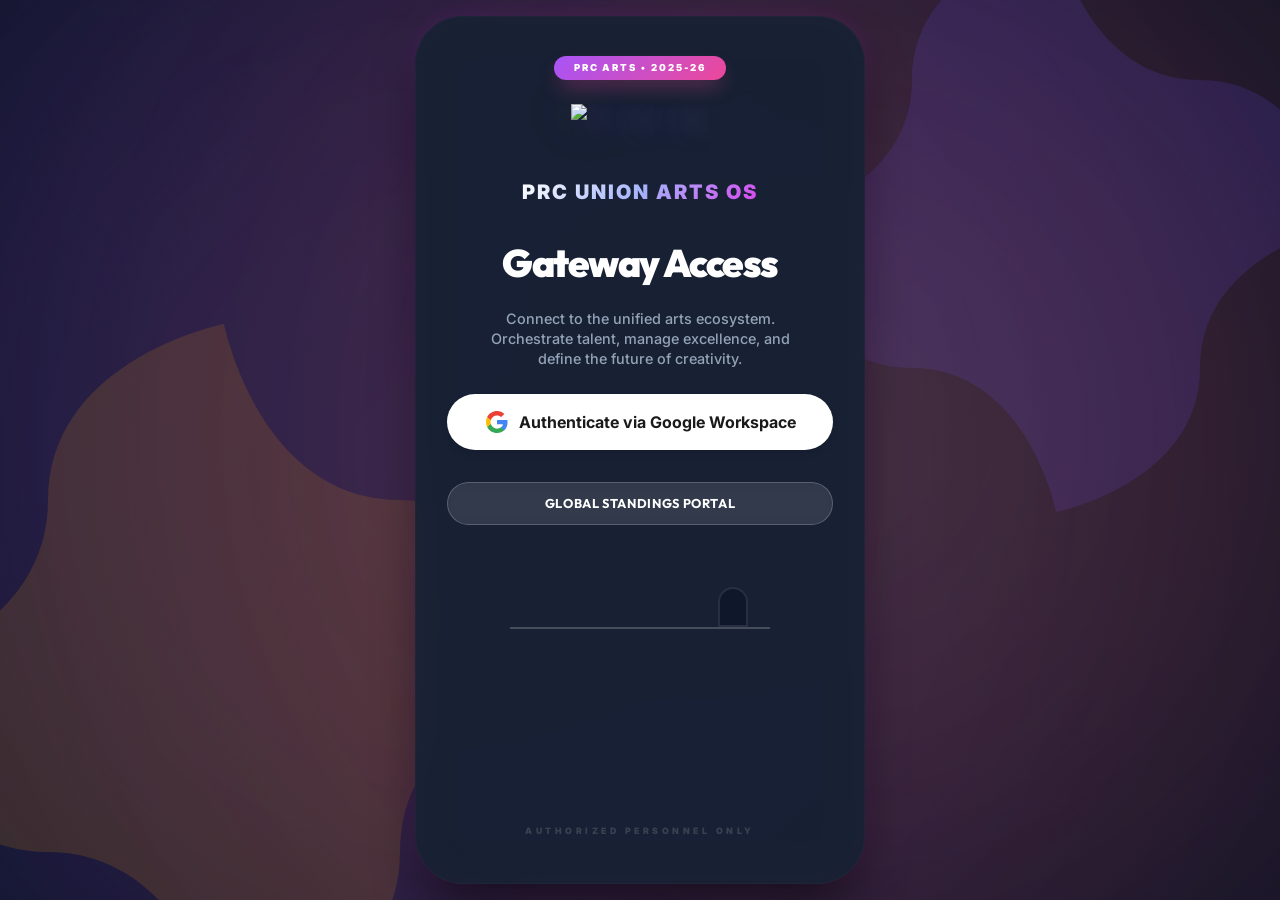
==== commit e953d1ad: "Refine landing page layout, developer dashboard, and firestore rules" ====
--- a/y/index.html
+++ b/y/index.html
@@ -550,7 +550,7 @@
       }
 
       .hero-title {
-        font-size: clamp(2.4rem, 10vw, 3.5rem);
+        font-size: clamp(2.2rem, 8vw, 3.2rem);
         line-height: 1.1;
         letter-spacing: -0.02em;
         margin-bottom: 0.75rem;
@@ -585,9 +585,9 @@
 
       .hero-btn {
         width: 100%;
-        max-width: 280px;
-        padding: 1rem 1.5rem;
-        font-size: 0.9rem;
+        max-width: 260px;
+        padding: 0.85rem 1.25rem;
+        font-size: 0.85rem;
         border-radius: 1rem;
         box-shadow: 0 8px 20px rgba(0, 0, 0, 0.3);
       }
@@ -733,6 +733,58 @@
         width: 400px;
         height: 400px;
       }
+
+      /* Event Grid & Card Refinements */
+      .events-grid {
+        gap: 1.25rem !important;
+        margin-top: 3rem !important;
+      }
+
+      .event-card {
+        padding: 1.5rem !important;
+        border-radius: 1.25rem !important;
+      }
+
+      .event-title {
+        font-size: 1.4rem !important;
+        margin-bottom: 0.5rem !important;
+      }
+
+      .event-desc {
+        font-size: 0.9rem !important;
+        line-height: 1.5 !important;
+      }
+
+      .event-date {
+        font-size: 0.75rem !important;
+        margin-bottom: 0.25rem !important;
+      }
+
+      .closed-badge {
+        top: 0.75rem !important;
+        right: 0.75rem !important;
+        padding: 0.2rem 0.6rem !important;
+        font-size: 0.6rem !important;
+      }
+    }
+
+    /* Base styles for closed-badge moved from JS */
+    .closed-badge {
+      position: absolute;
+      top: 1rem;
+      right: 1rem;
+      background: rgba(239, 68, 68, 0.9);
+      color: white;
+      padding: 0.25rem 0.75rem;
+      border-radius: 2rem;
+      font-size: 0.7rem;
+      font-weight: 800;
+      letter-spacing: 0.05em;
+      display: flex;
+      align-items: center;
+      gap: 0.4rem;
+      z-index: 10;
+      box-shadow: 0 4px 12px rgba(0, 0, 0, 0.2);
     }
 
     /* Collapsible About Section */
@@ -1357,7 +1409,7 @@
     }
 
     .auth-card {
-      padding: 2.25rem 2.25rem 2rem;
+      padding: 2.5rem 2.25rem 2rem;
       /* Ultra-tight padding */
       height: 100%;
       display: flex;
@@ -1375,7 +1427,7 @@
       font-weight: 900;
       letter-spacing: 0.2em;
       text-transform: uppercase;
-      margin-bottom: 2rem;
+      margin-bottom: 1.5rem;
       box-shadow: 0 10px 20px -5px rgba(236, 72, 153, 0.4);
     }
 
@@ -1383,7 +1435,7 @@
       display: flex;
       justify-content: center;
       width: 100%;
-      margin-bottom: 0.5rem;
+      margin-bottom: 0.75rem;
     }
 
     .auth-card .logo img {
@@ -1393,9 +1445,9 @@
     }
 
     .brand-hero-title {
-      font-size: 1.4rem;
+      font-size: 1.25rem;
       font-weight: 900;
-      margin-bottom: 1rem;
+      margin-bottom: 0.25rem;
       background: linear-gradient(135deg, #fff 0%, #a5b4fc 50%, #d946ef 100%);
       -webkit-background-clip: text;
       background-clip: text;
@@ -1403,12 +1455,13 @@
       letter-spacing: 0.1em;
       text-transform: uppercase;
       line-height: 1.1;
+      opacity: 0.9;
     }
 
     .auth-card h2 {
-      font-size: 2.2rem;
+      font-size: 2.4rem;
       font-weight: 900;
-      margin-bottom: 0.25rem;
+      margin-bottom: 0.5rem;
       color: #fff;
       letter-spacing: -0.04em;
     }
@@ -1417,7 +1470,7 @@
       font-size: 0.9rem;
       line-height: 1.4;
       color: #94a3b8;
-      margin-bottom: 2rem;
+      margin-bottom: 1.5rem;
       /* Reduced margin */
       max-width: 300px;
       font-weight: 500;
@@ -1428,7 +1481,7 @@
       background: #fff;
       color: #0f172a;
       border: none;
-      padding: 1.1rem;
+      padding: 1rem;
       border-radius: 1.25rem;
       font-weight: 900;
       font-size: 0.95rem;
@@ -1447,12 +1500,12 @@
     } */
 
     .btn-vibrant-glass {
-      margin-top: 0.75rem;
+      margin-top: 1rem;
       width: 100%;
       background: rgba(255, 255, 255, 0.03);
       border: 1.5px solid rgba(255, 255, 255, 0.06);
       color: #94a3b8;
-      padding: 0.9rem;
+      padding: 1rem;
       border-radius: 1.25rem;
       font-weight: 700;
       font-size: 0.8rem;
@@ -1705,7 +1758,7 @@
 
       .brand-hero-title {
         font-size: 1.15rem;
-        margin-bottom: 0.5rem;
+        margin-bottom: 0.25rem;
       }
 
       .auth-card h2 {
@@ -1715,7 +1768,7 @@
 
       .auth-card p {
         font-size: 0.85rem;
-        margin-bottom: 1.5rem;
+        margin-bottom: 1.25rem;
       }
 
       .auth-card {
@@ -2575,6 +2628,12 @@
       gap: 1rem;
       font-size: 0.9rem;
       align-items: baseline;
+      padding: 0.4rem 0;
+      border-bottom: 1px solid rgba(255, 255, 255, 0.05);
+    }
+
+    .reg-detail-row:last-child {
+      border-bottom: none;
     }
 
     .reg-detail-label {
@@ -2688,7 +2747,12 @@
       }
 
       .registration-card {
-        padding: 1.5rem;
+        padding: 1.25rem;
+      }
+
+      .reg-card-header {
+        margin-bottom: 0.75rem;
+        gap: 0.75rem;
       }
 
       .reg-student-name {
@@ -2696,16 +2760,24 @@
       }
 
       .reg-detail-row {
-        flex-direction: column;
-        gap: 0.25rem;
+        flex-direction: row;
+        justify-content: space-between;
+        align-items: center;
+        gap: 0.75rem;
       }
 
       .reg-detail-value {
-        text-align: left;
-      }
-
-      .reg-detail-value {
-        text-align: left;
+        text-align: right;
+        font-size: 0.85rem;
+      }
+
+      .reg-program-highlight {
+        padding: 0.6rem 0.75rem;
+        margin-top: 0.25rem;
+      }
+
+      .reg-detail-label {
+        font-size: 0.65rem;
       }
 
       /* Single Line Registration Counts for Mobile */
@@ -3480,7 +3552,7 @@
       height: 80px;
       background: transparent;
       overflow: hidden;
-      margin: 1rem auto;
+      margin: 1.5rem auto 0.5rem;
       border-bottom: 2px solid rgba(255, 255, 255, 0.2);
     }
 
@@ -3895,15 +3967,15 @@
         <!-- Front side (Login) -->
         <div class="flip-card-front">
           <div class="auth-card">
-            <div class="auth-badge" id="auth-year-badge">Arts Fest 2025-26</div>
+            <div class="auth-badge" id="auth-year-badge">PRC ARTS • 2025-26</div>
 
             <div class="logo">
               <img src="/assets/Pazhassiraja_College_Pulpally_Logo.png" alt="College Logo">
             </div>
 
-            <div class="brand-hero-title">College Union PRC</div>
-            <h2>Sign In</h2>
-            <p>Authorized access to the official departmental registration portal.</p>
+            <div class="brand-hero-title">PRC UNION ARTS OS</div>
+            <h2>Gateway Access</h2>
+            <p>Connect to the unified arts ecosystem. Orchestrate talent, manage excellence, and define the future of creativity.</p>
 
             <button id="google-signin-btn" class="btn-super-eye-catchy">
               <svg style="width: 24px; height: 24px;" viewBox="0 0 24 24">
@@ -3920,13 +3992,13 @@
                   d="M12 5.38c1.62 0 3.06.56 4.21 1.66l3.15-3.15C17.45 2.09 14.97 1 12 1 7.7 1 3.99 3.47 2.18 7.07l3.66 2.84c.87-2.6 3.3-4.53 6.16-4.53z"
                   fill="#EA4335" />
               </svg>
-              Sign in with Google
+              Authenticate via Google Workspace
             </button>
 
             <div id="auth-status" class="error-msg"></div>
 
             <button id="view-standings-btn" class="btn-vibrant-glass">
-              Public Leaderboard
+              Global Standings Portal
             </button>
 
             <div class="swipe-badge">
@@ -3964,9 +4036,9 @@
 
             <div
               style="font-size: 1rem; color: #a5b4fc; font-weight: 800; text-transform: uppercase; letter-spacing: 0.2em; margin-bottom: 0;">
-              College Union PRC</div>
+              GLOBAL ECOSYSTEM</div>
             <h2 class="leaderboard-title">
-              Leaderboard
+              Live Standings
             </h2>
 
             <!-- Removed "Live Department Standings" Text -->
@@ -3983,11 +4055,11 @@
             </div>
 
             <button id="back-to-login-btn" class="btn-vibrant-glass">
-              Back to Login
+              Return to Gateway
             </button>
 
             <div class="swipe-badge">
-              Swipe for Login <i class="fas fa-chevron-right"></i>
+              Swipe for Access <i class="fas fa-chevron-right"></i>
             </div>
           </div>
         </div>
@@ -4381,6 +4453,10 @@
             <a href="https://www.instagram.com/arshin_m_relju" target="_blank" class="contact-item">
               <i class="fab fa-instagram"></i>
               <span>@arshin_m_relju</span>
+            </a>
+            <a href="javascript:void(0)" onclick="openComplaintModal()" class="contact-item" style="margin-top: 0.5rem;">
+              <i class="fas fa-circle-exclamation"></i>
+              <span>Raise a Complaint</span>
             </a>
           </div>
         </div>
@@ -4611,6 +4687,53 @@
     </div>
   </div>
 
+  <!-- Complaint Modal -->
+  <div id="complaint-modal"
+    style="display: none; position: fixed; top: 0; left: 0; width: 100%; height: 100%; background: rgba(0,0,0,0.8); z-index: 2000; justify-content: center; align-items: center; backdrop-filter: blur(8px); -webkit-backdrop-filter: blur(8px);">
+    <div class="auth-container"
+      style="max-width: 500px; width: 95%; position: relative; animation: slideUp 0.3s ease-out; background: rgba(15, 23, 42, 0.8); border: 1px solid rgba(255,255,255,0.1); border-radius: 2rem; padding: 2.5rem; box-shadow: 0 40px 100px -20px rgba(0,0,0,0.8);">
+      <button onclick="closeComplaintModal()"
+        style="position: absolute; top: 1.5rem; right: 1.5rem; background: rgba(255,255,255,0.05); border: 1px solid rgba(255,255,255,0.1); color: white; width: 32px; height: 32px; border-radius: 50%; cursor: pointer; display: flex; align-items: center; justify-content: center;">&times;</button>
+
+      <div style="display: flex; align-items: center; gap: 1rem; margin-bottom: 2rem;">
+        <div style="background: rgba(244, 114, 182, 0.1); width: 50px; height: 50px; border-radius: 12px; display: flex; align-items: center; justify-content: center; border: 1px solid rgba(244, 114, 182, 0.2);">
+          <i class="fas fa-circle-exclamation" style="color: #f472b6; font-size: 1.5rem;"></i>
+        </div>
+        <div>
+          <h2 style="margin: 0; font-size: 1.5rem; font-family: var(--font-heading); color: white;">Raise a Complaint</h2>
+          <p style="margin: 0; color: var(--text-secondary); font-size: 0.85rem;">Help us improve your experience</p>
+        </div>
+      </div>
+
+      <form id="complaint-form" style="display: flex; flex-direction: column; gap: 1.25rem;">
+        <div>
+          <label style="display: block; color: var(--text-secondary); margin-bottom: 0.5rem; font-size: 0.75rem; font-weight: 600; text-transform: uppercase; letter-spacing: 0.05em;">Subject</label>
+          <input type="text" id="complaint-subject" placeholder="What is the issue?" required class="form-input" style="width: 100%; box-sizing: border-box; background: rgba(255,255,255,0.03); border: 1px solid rgba(255,255,255,0.1); padding: 0.8rem; border-radius: 0.75rem; color: white;">
+        </div>
+
+        <div>
+          <label style="display: block; color: var(--text-secondary); margin-bottom: 0.5rem; font-size: 0.75rem; font-weight: 600; text-transform: uppercase; letter-spacing: 0.05em;">Category</label>
+          <select id="complaint-category" required class="form-input" style="width: 100%; box-sizing: border-box; background: rgba(15, 23, 42, 0.9); border: 1px solid rgba(255,255,255,0.1); padding: 0.8rem; border-radius: 0.75rem; color: white; outline: none;">
+            <option value="Technical">Technical Issue</option>
+            <option value="Registration">Registration Problem</option>
+            <option value="Results">Results Error</option>
+            <option value="Other">Other</option>
+          </select>
+        </div>
+
+        <div>
+          <label style="display: block; color: var(--text-secondary); margin-bottom: 0.5rem; font-size: 0.75rem; font-weight: 600; text-transform: uppercase; letter-spacing: 0.05em;">Description</label>
+          <textarea id="complaint-description" rows="4" placeholder="Please provide details..." required class="form-input" style="width: 100%; box-sizing: border-box; background: rgba(255,255,255,0.03); border: 1px solid rgba(255,255,255,0.1); padding: 0.8rem; border-radius: 0.75rem; color: white; resize: none;"></textarea>
+        </div>
+
+        <button type="submit" class="cta-btn" id="complaint-submit-btn" style="margin-top: 1rem; background: var(--gradient-main); border: none; padding: 1.1rem; border-radius: 1.25rem; color: white; font-weight: 700; cursor: pointer; transition: all 0.3s; box-shadow: 0 10px 20px -10px rgba(99, 102, 241, 0.5);">
+          Submit Complaint
+        </button>
+      </form>
+      <div id="complaint-status" style="margin-top: 1.25rem; font-size: 0.85rem; text-align: center; min-height: 1.25rem;"></div>
+    </div>
+  </div>
+
   <!-- Leaderboard Modal -->
   <div id="leaderboard-modal"
     style="display: none; position: fixed; top: 0; left: 0; width: 100%; height: 100%; background: rgba(0,0,0,0.85); z-index: 10001; justify-content: center; align-items: center; backdrop-filter: blur(10px);">
@@ -4963,10 +5086,10 @@
 
         // Update all year labels
         const headerYear = document.getElementById('index-header-year');
-        if (headerYear) headerYear.textContent = `ARTS FESTIVAL ${systemYear}`;
+        if (headerYear) headerYear.textContent = `PRC ARTS • ${systemYear}`;
 
         const authYearBadge = document.getElementById('auth-year-badge');
-        if (authYearBadge) authYearBadge.textContent = `Arts Fest ${systemYear}`;
+        if (authYearBadge) authYearBadge.textContent = `PRC ARTS • ${systemYear}`;
 
         const indexYearBadge = document.getElementById('index-year-badge');
         if (indexYearBadge) indexYearBadge.textContent = systemYear;
@@ -5665,23 +5788,6 @@
             badge = document.createElement('div');
             badge.className = 'closed-badge';
             badge.innerHTML = '<i class="fas fa-lock"></i> CLOSED';
-            badge.style.cssText = `
-              position: absolute;
-              top: 1rem;
-              right: 1rem;
-              background: rgba(239, 68, 68, 0.9);
-              color: white;
-              padding: 0.25rem 0.75rem;
-              border-radius: 2rem;
-              font-size: 0.7rem;
-              font-weight: 800;
-              letter-spacing: 0.05em;
-              display: flex;
-              align-items: center;
-              gap: 0.4rem;
-              z-index: 10;
-              box-shadow: 0 4px 12px rgba(0,0,0,0.2);
-            `;
             card.appendChild(badge);
           }
         } else {
@@ -5689,6 +5795,70 @@
           if (badge) badge.remove();
         }
       });
+    }
+
+    // --- Complaint Management Logic ---
+    window.openComplaintModal = () => {
+      const modal = document.getElementById('complaint-modal');
+      if (modal) modal.style.display = 'flex';
+    };
+
+    window.closeComplaintModal = () => {
+      const modal = document.getElementById('complaint-modal');
+      if (modal) modal.style.display = 'none';
+      const form = document.getElementById('complaint-form');
+      if (form) form.reset();
+      const status = document.getElementById('complaint-status');
+      if (status) status.textContent = '';
+    };
+
+    const complaintForm = document.getElementById('complaint-form');
+    if (complaintForm) {
+      complaintForm.onsubmit = async (e) => {
+        e.preventDefault();
+        const btn = document.getElementById('complaint-submit-btn');
+        const status = document.getElementById('complaint-status');
+        const subject = document.getElementById('complaint-subject').value;
+        const category = document.getElementById('complaint-category').value;
+        const description = document.getElementById('complaint-description').value;
+
+        btn.disabled = true;
+        btn.innerHTML = '<i class="fas fa-spinner fa-spin"></i> Submitting...';
+        status.style.color = 'var(--text-secondary)';
+        status.textContent = 'Filing your report...';
+
+        try {
+          const user = auth.currentUser;
+          await addDoc(collection(db, "complaints"), {
+            subject,
+            category,
+            description,
+            userEmail: user ? user.email : "Anonymous",
+            userName: user ? user.displayName : "Anonymous",
+            status: 'pending',
+            priority: 'medium',
+            academicYear: systemYear,
+            timestamp: firestoreTimestamp()
+          });
+
+          status.style.color = '#10b981';
+          status.textContent = 'Complaint raised successfully! We will look into it.';
+          btn.innerHTML = '<i class="fas fa-check"></i> Submitted';
+          
+          setTimeout(() => {
+            closeComplaintModal();
+            btn.disabled = false;
+            btn.innerHTML = 'Submit Complaint';
+          }, 2500);
+
+        } catch (err) {
+          console.error("Complaint Submission Error:", err);
+          status.style.color = '#ef4444';
+          status.textContent = 'Failed to submit. Please check your connection.';
+          btn.disabled = false;
+          btn.innerHTML = 'Retry Submission';
+        }
+      };
     }
 
     if (signinBtn) {
@@ -6762,6 +6932,16 @@
               processedAt: firestoreTimestamp(),
               processedBy: auth.currentUser.email
             });
+
+            // --- Automated SMS Notification ---
+            try {
+              const studentName = data.studentName || "Student";
+              const program = data.program || "the event";
+              const smsMessage = `Congratulations ${studentName}! Your registration for ${program} has been APPROVED. See you at the Arts Fest! - College Union PRC`;
+              window.smsService.send(data.phone, smsMessage);
+            } catch (smsErr) {
+              console.warn("SMS trigger failed:", smsErr);
+            }
 
             showCustomAlert("Approved!", "Registration has been approved and added to the official list.", "success");
           } catch (error) {
@@ -7963,22 +8143,18 @@
           document.body.insertAdjacentHTML('beforeend', popupHtml);
         };
 
-        // Scalable Results Summary Function
+        // Scalable Results Summary F        // Redesigned Scalable Results Summary Function
         window.showResultsSummary = () => {
-          // Identify allowed departments/courses for filtering
           const isMainAdmin = userDepartment === "Main Admin";
           const allowedCourses = isMainAdmin ? null : 
             (userAllowedCourses && userAllowedCourses.length > 0 ? userAllowedCourses : 
             (userDepartment && departmentCourseMap[userDepartment] ? departmentCourseMap[userDepartment] : 
             (userDepartment ? [userDepartment] : [])));
 
-          // Build raw winners data
           const allWinners = [];
           allScoreLogs.forEach(log => {
             if (log.position === "1st" || log.position === "2nd" || log.position === "3rd") {
               const dept = log.department || "N/A";
-              
-              // Apply Department Filter
               if (allowedCourses && !allowedCourses.includes(dept)) return;
 
               allWinners.push({
@@ -7991,135 +8167,165 @@
             }
           });
 
-          // Sort once
           allWinners.sort((a, b) => {
             const posOrder = { "1st": 1, "2nd": 2, "3rd": 3 };
             if (posOrder[a.position] !== posOrder[b.position]) return posOrder[a.position] - posOrder[b.position];
             return (b.points || 0) - (a.points || 0);
           });
 
-          // Modal Logic
           const existingPopup = document.getElementById('results-summary-modal');
           if (existingPopup) existingPopup.remove();
 
           const popupHtml = `
-            <div id="results-summary-modal" style="position: fixed; top: 0; left: 0; width: 100%; height: 100%; background: rgba(0,0,0,0.9); backdrop-filter: blur(12px); z-index: 12000; display: flex; justify-content: center; align-items: center; animation: fadeIn 0.3s ease; padding: 1rem; box-sizing: border-box;">
-              <div class="summary-modal-container" style="background: #0f172a; border: 1px solid rgba(255,255,255,0.1); border-radius: 1.5rem; width: 100%; max-width: 800px; height: 90vh; position: relative; box-shadow: 0 25px 50px -12px rgba(0,0,0,0.5); display: flex; flex-direction: column; overflow: hidden;">
+            <div id="results-summary-modal" style="position: fixed; top: 0; left: 0; width: 100%; height: 100%; background: rgba(2, 6, 23, 0.85); backdrop-filter: blur(20px); -webkit-backdrop-filter: blur(20px); z-index: 12000; display: flex; justify-content: center; align-items: center; animation: modalFadeIn 0.4s cubic-bezier(0.16, 1, 0.3, 1); padding: 1rem; box-sizing: border-box;">
+              <div class="summary-modal-container" style="background: linear-gradient(165deg, rgba(30, 41, 59, 0.7), rgba(15, 23, 42, 0.8)); border: 1px solid rgba(255,255,255,0.08); border-radius: 2rem; width: 100%; max-width: 750px; height: 85vh; position: relative; box-shadow: 0 40px 100px -20px rgba(0,0,0,0.8); display: flex; flex-direction: column; overflow: hidden; transform-origin: center;">
                 
-                <!-- Sticky Header -->
-                <div class="summary-header" style="padding: 1.5rem 2rem; border-bottom: 1px solid rgba(255,255,255,0.05); background: rgba(15, 23, 42, 0.8); backdrop-filter: blur(10px);">
-                  <div style="display: flex; justify-content: space-between; align-items: flex-start; margin-bottom: 1.25rem;">
-                    <div style="min-width: 0;">
-                      <h2 style="font-family: var(--font-heading); font-size: 1.5rem; margin: 0; color: white; display: flex; align-items: center; gap: 0.5rem; line-height: 1.2;">
-                        <i class="fas fa-trophy" style="color: #ffd700; flex-shrink: 0;"></i> <span style="overflow: hidden; text-overflow: ellipsis; white-space: nowrap;">Department Results</span>
-                      </h2>
-                      <p style="color: var(--text-secondary); margin: 0.5rem 0 0 0; font-size: 0.85rem; line-height: 1.4;">
-                        ${isMainAdmin ? 'Showing all departments' : `Showing results for <b>${userDepartment}</b>`}
+                <!-- Premium Header -->
+                <div class="summary-header" style="padding: 1.75rem 2rem; border-bottom: 1px solid rgba(255,255,255,0.05); background: rgba(15, 23, 42, 0.4); position: relative;">
+                  <div style="display: flex; justify-content: space-between; align-items: flex-start; margin-bottom: 1.5rem; gap: 1rem;">
+                    <div style="flex: 1; min-width: 0;">
+                      <div style="display: flex; align-items: center; gap: 0.75rem; margin-bottom: 0.5rem;">
+                        <div style="background: rgba(255, 215, 0, 0.1); width: 40px; height: 40px; border-radius: 12px; display: flex; align-items: center; justify-content: center; border: 1px solid rgba(255, 215, 0, 0.2);">
+                          <i class="fas fa-trophy" style="color: #ffd700; font-size: 1.2rem;"></i>
+                        </div>
+                        <h2 style="font-family: var(--font-heading); font-size: 1.5rem; font-weight: 800; margin: 0; color: white; letter-spacing: -0.02em;">Department Results</h2>
+                      </div>
+                      <p style="color: var(--text-secondary); margin: 0; font-size: 0.85rem; font-weight: 500;">
+                         ${isMainAdmin ? 'Global Winner Overview' : `Showing results for <span style="color: var(--accent-color); font-weight: 700;">${userDepartment}</span>`}
                       </p>
                     </div>
-                    <button onclick="document.getElementById('results-summary-modal').remove()" style="background: rgba(255,255,255,0.05); border: 1px solid rgba(255,255,255,0.1); color: white; width: 36px; height: 36px; border-radius: 50%; cursor: pointer; display: flex; align-items: center; justify-content: center; flex-shrink: 0; font-size: 1.2rem; margin-left: 1rem;">&times;</button>
+                    <button onclick="document.getElementById('results-summary-modal').classList.add('closing'); setTimeout(() => document.getElementById('results-summary-modal').remove(), 300)" style="background: rgba(255,255,255,0.05); border: 1px solid rgba(255,255,255,0.1); color: white; width: 40px; height: 40px; border-radius: 14px; cursor: pointer; display: flex; align-items: center; justify-content: center; transition: all 0.2s; font-size: 1.2rem;">&times;</button>
                   </div>
 
-                  <!-- Search Bar -->
-                  <div style="position: relative;">
-                    <i class="fas fa-search" style="position: absolute; left: 1rem; top: 50%; transform: translateY(-50%); color: var(--text-secondary); font-size: 0.9rem;"></i>
-                    <input type="text" id="winner-search-input" placeholder="Search winners..." 
-                      style="width: 100%; background: rgba(255,255,255,0.03); border: 1px solid rgba(255,255,255,0.1); border-radius: 1rem; padding: 0.85rem 1rem 0.85rem 2.75rem; color: white; font-family: var(--font-body); font-size: 0.95rem; outline: none; transition: all 0.3s;"
-                      oninput="window.updateWinnersFilter(this.value)">
-                    <div id="winner-count-badge" style="position: absolute; right: 1rem; top: 50%; transform: translateY(-50%); font-size: 0.75rem; color: var(--accent-color); font-weight: 700; background: rgba(139, 92, 246, 0.1); padding: 0.25rem 0.75rem; border-radius: 2rem; border: 1px solid rgba(139, 92, 246, 0.2);">
+                  <!-- Integrated Search -->
+                  <div style="position: relative; display: flex; align-items: center; gap: 1rem;">
+                    <div style="flex: 1; position: relative;">
+                      <i class="fas fa-search" style="position: absolute; left: 1.2rem; top: 50%; transform: translateY(-50%); color: var(--text-muted); font-size: 0.9rem;"></i>
+                      <input type="text" id="winner-search-input" placeholder="Search winners, programs..." 
+                        style="width: 100%; background: rgba(0,0,0,0.2); border: 1px solid rgba(255,255,255,0.05); border-radius: 1.25rem; padding: 1rem 1.2rem 1rem 3rem; color: white; font-family: var(--font-body); font-size: 0.95rem; outline: none; transition: all 0.3s; box-shadow: inset 0 2px 4px rgba(0,0,0,0.1);"
+                        oninput="window.updateWinnersFilter(this.value)">
+                    </div>
+                    <div id="winner-count-badge" style="white-space: nowrap; font-size: 0.75rem; color: var(--text-primary); font-weight: 700; background: rgba(255,255,255,0.05); padding: 0.6rem 1rem; border-radius: 1rem; border: 1px solid rgba(255,255,255,0.08);">
                       ${allWinners.length} Winners
                     </div>
                   </div>
                 </div>
 
-                <!-- Winners List Body -->
-                <div id="winners-list-container" style="flex: 1; overflow-y: auto; padding: 1.5rem 2rem; display: flex; flex-direction: column; gap: 0.5rem;">
-                  <!-- Dynamic Content -->
+                <!-- Winners List -->
+                <div id="winners-list-container" style="flex: 1; overflow-y: auto; padding: 1.5rem 2rem; display: flex; flex-direction: column; gap: 0.75rem;">
+                  <!-- Rows injected here -->
                 </div>
 
                 <!-- Footer -->
-                <div class="summary-footer" style="padding: 1.25rem 2rem; border-top: 1px solid rgba(255,255,255,0.05); background: rgba(15, 23, 42, 0.5);">
-                  <button onclick="document.getElementById('results-summary-modal').remove()" style="width: 100%; background: var(--gradient-main); border: none; padding: 0.85rem; border-radius: 1rem; color: white; font-weight: 700; cursor: pointer; font-size: 1rem; box-shadow: 0 4px 15px rgba(99, 102, 241, 0.3);">
-                    Done
+                <div class="summary-footer" style="padding: 1.5rem 2rem; border-top: 1px solid rgba(255,255,255,0.05); background: rgba(15, 23, 42, 0.4); display: flex; gap: 1rem;">
+                   <button onclick="document.getElementById('results-summary-modal').classList.add('closing'); setTimeout(() => document.getElementById('results-summary-modal').remove(), 300)" 
+                    style="width: 100%; background: linear-gradient(135deg, #6366f1, #8b5cf6); border: none; padding: 1.1rem; border-radius: 1.25rem; color: white; font-weight: 700; cursor: pointer; font-size: 1rem; transition: all 0.3s; box-shadow: 0 10px 30px -10px rgba(99, 102, 241, 0.5); font-family: var(--font-heading); display: flex; align-items: center; justify-content: center; gap: 0.5rem;">
+                    <i class="fas fa-check-circle"></i> Done
                   </button>
                 </div>
               </div>
             </div>
 
             <style>
-              .winner-row {
+              @keyframes modalFadeIn {
+                from { opacity: 0; transform: scale(0.95); backdrop-filter: blur(0px); }
+                to { opacity: 1; transform: scale(1); backdrop-filter: blur(20px); }
+              }
+              #results-summary-modal.closing {
+                animation: modalFadeOut 0.3s forwards;
+              }
+              @keyframes modalFadeOut {
+                from { opacity: 1; transform: scale(1); }
+                to { opacity: 0; transform: scale(0.95); }
+              }
+
+              .winner-card {
                 display: grid;
-                grid-template-columns: 32px 1fr auto;
+                grid-template-columns: 48px 1fr auto;
                 align-items: center;
-                gap: 1rem;
-                padding: 0.75rem 1rem;
-                background: rgba(255,255,255,0.02);
-                border: 1px solid rgba(255,255,255,0.05);
-                border-radius: 1rem;
-                transition: all 0.2s ease;
+                gap: 1.25rem;
+                padding: 1rem 1.25rem;
+                background: rgba(255, 255, 255, 0.02);
+                border: 1px solid rgba(255, 255, 255, 0.05);
+                border-radius: 1.25rem;
+                transition: all 0.3s cubic-bezier(0.4, 0, 0.2, 1);
+                animation: rowReveal 0.5s backwards;
+                position: relative;
+                overflow: hidden;
               }
-              .winner-row:hover {
-                background: rgba(255,255,255,0.05);
-                transform: translateX(4px);
+              
+              .winner-card:hover {
+                background: rgba(255, 255, 255, 0.04);
+                transform: translateX(6px);
+                border-color: rgba(255, 255, 255, 0.15);
+                box-shadow: 0 10px 30px -10px rgba(0,0,0,0.4);
               }
-              .winner-row.first { border-left: 4px solid #ffd700; }
-              .winner-row.second { border-left: 4px solid #c0c0c0; }
-              .winner-row.third { border-left: 4px solid #cd7f32; }
-              
-              .rank-box {
-                font-size: 1.2rem;
+
+              @keyframes rowReveal {
+                from { opacity: 0; transform: translateX(-10px); }
+                to { opacity: 1; transform: translateX(0); }
+              }
+
+              .winner-card.first { border-left: 4px solid #ffd700; }
+              .winner-card.second { border-left: 4px solid #cbd5e1; }
+              .winner-card.third { border-left: 4px solid #b45309; }
+
+              .rank-icon-wrapper {
+                width: 48px;
+                height: 48px;
+                border-radius: 14px;
                 display: flex;
                 align-items: center;
                 justify-content: center;
+                font-size: 1.5rem;
+                background: rgba(255,255,255,0.03);
+                border: 1px solid rgba(255,255,255,0.05);
               }
+              .first .rank-icon-wrapper { background: rgba(255, 215, 0, 0.1); color: #ffd700; }
+              .second .rank-icon-wrapper { background: rgba(203, 213, 225, 0.1); color: #cbd5e1; }
+              .third .rank-icon-wrapper { background: rgba(180, 83, 9, 0.1); color: #b45309; }
               
-              .winner-info { min-width: 0; }
-              .winner-name { color: white; font-weight: 700; font-size: 0.95rem; white-space: nowrap; overflow: hidden; text-overflow: ellipsis; }
-              .winner-meta { color: var(--text-secondary); font-size: 0.75rem; display: flex; align-items: center; gap: 0.4rem; margin-top: 0.15rem; }
+              .winner-name-text { color: white; font-weight: 700; font-size: 1rem; margin-bottom: 2px; }
+              .winner-prog-text { color: var(--text-secondary); font-size: 0.8rem; display: center; align-items: center; gap: 0.4rem; font-weight: 500; }
+              .winner-dept-text { color: var(--text-muted); font-size: 0.75rem; margin-top: 4px; display: flex; align-items: center; gap: 0.3rem; }
               
-              .points-box {
-                text-align: right;
-                line-height: 1;
+              .pts-badge {
+                text-align: center;
+                background: rgba(99, 102, 241, 0.1);
+                border: 1px solid rgba(99, 102, 241, 0.2);
+                padding: 0.5rem 0.8rem;
+                border-radius: 12px;
+                min-width: 50px;
               }
-              .points-value { font-family: var(--font-heading); font-weight: 800; color: var(--accent-color); font-size: 1.2rem; }
-              .points-label { font-size: 0.55rem; color: var(--text-secondary); text-transform: uppercase; margin-top: 2px; font-weight: 700; letter-spacing: 0.05em; }
+              .pts-val { font-family: var(--font-heading); font-weight: 800; color: #818cf8; font-size: 1.1rem; line-height: 1; }
+              .pts-lab { font-size: 0.6rem; color: var(--text-secondary); font-weight: 800; text-transform: uppercase; letter-spacing: 0.05em; margin-top: 2px; }
 
               @media (max-width: 640px) {
                 #results-summary-modal { padding: 0.5rem; }
-                .summary-modal-container { border-radius: 1.25rem; height: 92vh; }
-                .summary-header { padding: 1.25rem 1rem; }
-                .summary-header h2 { font-size: 1.2rem; }
-                .summary-header p { font-size: 0.75rem; }
+                .summary-modal-container { border-radius: 1.5rem; height: 95vh; }
+                .summary-header { padding: 1.25rem; }
+                .summary-header h2 { font-size: 1.25rem; }
                 
-                #winner-count-badge { 
-                   position: static; 
-                   transform: none; 
-                   margin-top: 0.5rem; 
-                   display: inline-block;
-                   font-size: 0.7rem;
-                   padding: 0.2rem 0.5rem;
-                }
-                #winner-search-input { font-size: 0.85rem; padding-right: 1rem; }
+                #winner-count-badge { display: none; }
+                #winner-search-input { font-size: 0.9rem; padding: 0.8rem 1rem 0.8rem 2.75rem; }
                 
-                #winners-list-container { padding: 1rem; gap: 0.4rem; }
-                .winner-row { padding: 0.6rem 0.75rem; gap: 0.75rem; }
-                .winner-name { font-size: 0.85rem; }
-                .winner-meta { font-size: 0.65rem; flex-direction: column; align-items: flex-start; gap: 0.1rem; }
-                .winner-meta span:nth-child(2) { display: none; } 
-                
-                .points-value { font-size: 1rem; }
+                #winners-list-container { padding: 1rem; }
+                .winner-card { grid-template-columns: 40px 1fr auto; padding: 0.85rem 1rem; gap: 0.85rem; }
+                .rank-icon-wrapper { width: 40px; height: 40px; font-size: 1.25rem; }
+                .winner-name-text { font-size: 0.9rem; }
+                .winner-prog-text { font-size: 0.75rem; }
+                .winner-dept-text { font-size: 0.7rem; }
+                .pts-val { font-size: 1rem; }
                 .summary-footer { padding: 1rem; }
               }
 
-              #winners-list-container::-webkit-scrollbar { width: 6px; }
-              #winners-list-container::-webkit-scrollbar-thumb { background: rgba(255,255,255,0.1); border-radius: 3px; }
+              #winners-list-container::-webkit-scrollbar { width: 4px; }
+              #winners-list-container::-webkit-scrollbar-thumb { background: rgba(255,255,255,0.1); border-radius: 2px; }
             </style>
           `;
 
-
           document.body.insertAdjacentHTML('beforeend', popupHtml);
 
-          // Update function for filtering
           window.updateWinnersFilter = (query) => {
             const container = document.getElementById('winners-list-container');
             const badge = document.getElementById('winner-count-badge');
@@ -8136,32 +8342,36 @@
 
             if (filtered.length === 0) {
               container.innerHTML = `
-                <div style="text-align: center; padding: 3rem; color: var(--text-secondary);">
-                  <i class="fas fa-search" style="font-size: 3rem; opacity: 0.1; margin-bottom: 1rem; display: block;"></i>
-                  No matches found for "${escapeHtml(query)}"
+                <div style="text-align: center; padding: 4rem 2rem; color: var(--text-secondary); animation: fadeIn 0.5s ease;">
+                  <div style="width: 80px; height: 80px; background: rgba(255,255,255,0.03); border-radius: 50%; display: flex; align-items: center; justify-content: center; margin: 0 auto 1.5rem;">
+                    <i class="fas fa-search" style="font-size: 2.5rem; opacity: 0.2;"></i>
+                  </div>
+                  <h3 style="color: white; margin-bottom: 0.5rem; font-weight: 600;">No results found</h3>
+                  <p style="font-size: 0.9rem; opacity: 0.7;">We couldn't find any winners matching "${escapeHtml(query)}"</p>
                 </div>
               `;
               return;
             }
 
-            container.innerHTML = filtered.map(w => {
+            container.innerHTML = filtered.map((w, idx) => {
               const posClass = w.position === "1st" ? "first" : w.position === "2nd" ? "second" : "third";
               const posIcon = w.position === "1st" ? "🏆" : w.position === "2nd" ? "🥈" : "🥉";
               
               return `
-                <div class="winner-row ${posClass}">
-                  <div class="rank-box">${posIcon}</div>
-                  <div class="winner-info">
-                    <div class="winner-name">${escapeHtml(w.participant)}</div>
-                    <div class="winner-meta">
-                      <span><i class="fas fa-star" style="font-size: 0.6rem;"></i> ${escapeHtml(w.program)}</span>
-                      <span style="opacity: 0.3;">|</span>
-                      <span><i class="fas fa-graduation-cap" style="font-size: 0.6rem;"></i> ${escapeHtml(w.department).replace(/Dep\.\s+of\s+|Department\s+of\s+/i, '')}</span>
+                <div class="winner-card ${posClass}" style="animation-delay: ${idx * 0.05}s">
+                  <div class="rank-icon-wrapper">${posIcon}</div>
+                  <div style="min-width: 0;">
+                    <div class="winner-name-text">${escapeHtml(w.participant)}</div>
+                    <div class="winner-prog-text">
+                       <i class="fas fa-star" style="font-size: 0.7rem; color: var(--accent-color);"></i> ${escapeHtml(w.program)}
+                    </div>
+                    <div class="winner-dept-text">
+                       <i class="fas fa-graduation-cap"></i> ${escapeHtml(w.department).replace(/Dep\.\s+of\s+|Department\s+of\s+/i, '')}
                     </div>
                   </div>
-                  <div class="points-box">
-                    <div class="points-value">${w.points}</div>
-                    <div class="points-label">PTS</div>
+                  <div class="pts-badge">
+                    <div class="pts-val">${w.points}</div>
+                    <div class="pts-lab">PTS</div>
                   </div>
                 </div>
               `;
@@ -8235,7 +8445,10 @@
             registrationsListener = onSnapshot(queryToUse, (snapshot) => {
               const registrations = [];
               snapshot.forEach((doc) => {
-                registrations.push({ id: doc.id, ...doc.data() });
+                const data = doc.data();
+                // Skip soft-deleted registrations (moved to recycle bin by admin)
+                if (data.isDeleted) return;
+                registrations.push({ id: doc.id, ...data });
               });
 
               // Sort by registeredAt date (newest first)
@@ -8714,6 +8927,8 @@
       console.log("UI identity not configured or failed to load:", err.message);
     });
   </script>
+  <script src="/assets/core/sms-service.js"></script>
+  <script type="module" src="assets/core/analytics.js"></script>
 </body>
 
 </html>
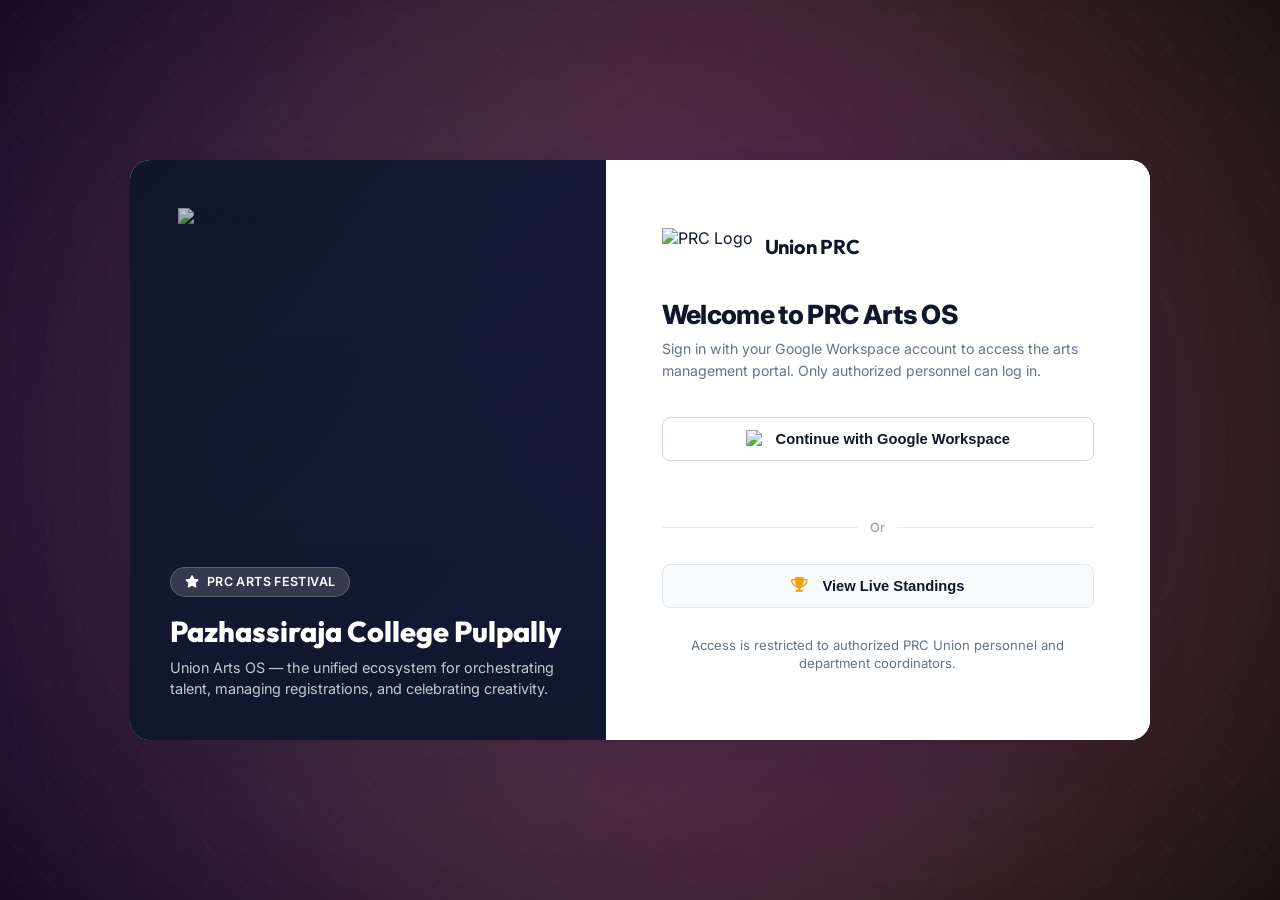
==== commit d819271b: "feat(login): modernize index.html login UI to match portal design - Rebuilt auth overlay using share" ====
--- a/y/index.html
+++ b/y/index.html
@@ -53,6 +53,7 @@
   <link rel="stylesheet" href="https://cdnjs.cloudflare.com/ajax/libs/font-awesome/6.4.0/css/all.min.css"
     integrity="sha512-iecdLmaskl7CVkqkXNQ/ZH/XLlvWZOJyj7Yy7tcenmpD1ypASozpmT/E0iPtmFIB46ZmdtAc9eNBvH0H/ZpiBw=="
     crossorigin="anonymous" referrerpolicy="no-referrer" />
+  <link rel="stylesheet" href="assets/core/portal-login.css">
   <title>Pazhassiraja College Fine Arts | PRC Union</title>
   <style>
     * {
@@ -663,7 +664,7 @@
         white-space: normal;
         gap: 12px;
       }
-      
+
       .logo img {
         height: 40px;
       }
@@ -1028,9 +1029,9 @@
       line-height: 1.6;
     }
 
-    /* Loading / Login Overlay - Updated to match new theme */
+    /* Login Overlay - now uses portal-login.css via .portal-auth-wrapper */
     #auth-overlay {
-      background: var(--bg-color);
+      z-index: 10000;
     }
 
     /* Re-using same style for Modal as cards */
@@ -1292,56 +1293,60 @@
       display: none !important;
     }
 
-    /* Ultra-Compact Branding-First Eye-Catchy Login UI */
+    /* Ultra-Modern Ambient Glassmorphism Login Gateway UI */
     #auth-overlay {
       position: fixed;
       top: 0;
       left: 0;
       width: 100%;
       height: 100%;
-      background: #020617;
+      background: #030712;
       z-index: 10000;
       display: flex;
       justify-content: center;
       align-items: center;
       padding: 1rem;
       overflow: hidden;
+      background-image: radial-gradient(rgba(255, 255, 255, 0.08) 1px, transparent 1px);
+      background-size: 32px 32px;
     }
 
     #auth-overlay::before,
     #auth-overlay::after {
       content: '';
       position: absolute;
-      width: 130vw;
-      height: 130vw;
+      width: 120vw;
+      height: 120vw;
       border-radius: 50%;
       filter: blur(140px);
       z-index: -1;
-      opacity: 0.15;
-      animation: authGlaze 25s infinite alternate ease-in-out;
+      opacity: 0.22;
+      animation: authGlaze 22s infinite alternate ease-in-out;
       will-change: transform;
     }
 
     #auth-overlay::before {
-      top: -40%;
-      left: -30%;
-      background: radial-gradient(circle, #4f46e5, #9333ea, transparent 70%);
+      top: -35%;
+      left: -25%;
+      background: radial-gradient(circle, #6366f1, #8b5cf6, #d946ef, transparent 70%);
     }
 
     #auth-overlay::after {
-      bottom: -40%;
-      right: -30%;
-      background: radial-gradient(circle, #f59e0b, #dc2626, transparent 70%);
-      animation-delay: -12s;
+      bottom: -35%;
+      right: -25%;
+      background: radial-gradient(circle, #06b6d4, #ec4899, #f59e0b, transparent 70%);
+      animation-delay: -11s;
     }
 
     @keyframes authGlaze {
       0% {
-        transform: translate(-5%, -5%) scale(1) rotate(0deg);
-      }
-
+        transform: translate(-4%, -4%) scale(1) rotate(0deg);
+      }
+      50% {
+        transform: translate(6%, 3%) scale(1.08) rotate(10deg);
+      }
       100% {
-        transform: translate(5%, 5%) scale(1.1) rotate(15deg);
+        transform: translate(-2%, 8%) scale(1.15) rotate(-8deg);
       }
     }
 
@@ -1349,28 +1354,31 @@
       width: 100%;
       max-width: 440px;
       height: 600px;
-      /* Further reduced for ultra-compatibility */
-      /* perspective: 3000px; */
-      /* animation: cardHover 8s infinite ease-in-out; */
-    }
-
-    /* @keyframes cardHover {
-
-      0%,
-      100% {
-        transform: translateY(0);
-      }
-
-      50% {
-        transform: translateY(-10px);
-      }
-    } */
+      perspective: 1200px;
+      position: relative;
+    }
+
+    .flip-card::before {
+      content: '';
+      position: absolute;
+      inset: -4px;
+      border-radius: 2.5rem;
+      background: linear-gradient(135deg, rgba(99, 102, 241, 0.4), rgba(217, 70, 239, 0.4), rgba(6, 182, 212, 0.3));
+      filter: blur(20px);
+      opacity: 0.4;
+      z-index: -1;
+      transition: opacity 0.5s ease;
+    }
+
+    .flip-card:hover::before {
+      opacity: 0.65;
+    }
 
     .flip-card-inner {
       position: relative;
       width: 100%;
       height: 100%;
-      transition: transform 0.8s cubic-bezier(0.34, 1.56, 0.64, 1);
+      transition: transform 0.85s cubic-bezier(0.34, 1.45, 0.64, 1);
       transform-style: preserve-3d;
     }
 
@@ -1385,50 +1393,75 @@
       height: 100%;
       -webkit-backface-visibility: hidden;
       backface-visibility: hidden;
-      border-radius: 3rem;
+      border-radius: 2.25rem;
       display: flex;
       flex-direction: column;
       overflow: hidden;
+      backdrop-filter: blur(28px) saturate(190%);
+      -webkit-backdrop-filter: blur(28px) saturate(190%);
     }
 
     .flip-card-front {
-      backdrop-filter: blur(50px);
-      -webkit-backdrop-filter: blur(50px);
-      background: rgba(15, 23, 42, 0.82);
-      border: none;
+      background: rgba(15, 23, 42, 0.78);
+      border: 1px solid rgba(255, 255, 255, 0.12);
       box-shadow:
-        0 25px 50px -12px rgba(0, 0, 0, 0.7),
-        0 0 20px 2px rgba(217, 70, 239, 0.1),
-        0 0 1px 1px rgba(255, 255, 255, 0.1) inset;
+        0 25px 60px -15px rgba(0, 0, 0, 0.8),
+        0 0 30px rgba(168, 85, 247, 0.12),
+        inset 0 1px 1px rgba(255, 255, 255, 0.25);
     }
 
     .flip-card-back {
-      padding: 2rem;
+      padding: 1.75rem;
       transform: rotateY(-180deg);
-      background: transparent;
+      background: rgba(15, 23, 42, 0.88);
+      border: 1px solid rgba(255, 255, 255, 0.12);
+      box-shadow:
+        0 25px 60px -15px rgba(0, 0, 0, 0.8),
+        0 0 30px rgba(6, 182, 212, 0.12),
+        inset 0 1px 1px rgba(255, 255, 255, 0.25);
     }
 
     .auth-card {
-      padding: 2.5rem 2.25rem 2rem;
-      /* Ultra-tight padding */
+      padding: 2.25rem 2rem 1.75rem;
       height: 100%;
       display: flex;
       flex-direction: column;
       align-items: center;
       text-align: center;
+      position: relative;
+      z-index: 1;
     }
 
     .auth-badge {
-      padding: 0.4rem 1.25rem;
-      background: linear-gradient(135deg, #a855f7, #ec4899);
-      color: white;
+      display: inline-flex;
+      align-items: center;
+      gap: 0.5rem;
+      padding: 0.35rem 1.15rem;
+      background: rgba(168, 85, 247, 0.12);
+      border: 1px solid rgba(168, 85, 247, 0.35);
       border-radius: 2rem;
-      font-size: 0.6rem;
-      font-weight: 900;
-      letter-spacing: 0.2em;
+      font-size: 0.625rem;
+      font-weight: 800;
+      letter-spacing: 0.18em;
       text-transform: uppercase;
-      margin-bottom: 1.5rem;
-      box-shadow: 0 10px 20px -5px rgba(236, 72, 153, 0.4);
+      margin-bottom: 1.25rem;
+      box-shadow: 0 4px 15px rgba(168, 85, 247, 0.15);
+      color: #e9d5ff;
+      backdrop-filter: blur(10px);
+    }
+
+    .auth-badge .live-dot {
+      width: 6px;
+      height: 6px;
+      border-radius: 50%;
+      background: #34d399;
+      box-shadow: 0 0 8px #34d399;
+      animation: pulseDot 1.8s infinite;
+    }
+
+    @keyframes pulseDot {
+      0%, 100% { opacity: 1; transform: scale(1); }
+      50% { opacity: 0.4; transform: scale(0.75); }
     }
 
     .auth-card .logo {
@@ -1436,100 +1469,201 @@
       justify-content: center;
       width: 100%;
       margin-bottom: 0.75rem;
+      position: relative;
     }
 
     .auth-card .logo img {
-      height: 65px;
-      /* Compact logo */
-      filter: drop-shadow(0 0 25px rgba(236, 72, 153, 0.2));
+      height: 68px;
+      filter: drop-shadow(0 0 25px rgba(192, 132, 252, 0.35));
+      animation: logoFloat 6s ease-in-out infinite;
+    }
+
+    @keyframes logoFloat {
+      0%, 100% {
+        transform: translateY(0) scale(1);
+      }
+      50% {
+        transform: translateY(-6px) scale(1.02);
+      }
     }
 
     .brand-hero-title {
       font-size: 1.25rem;
       font-weight: 900;
       margin-bottom: 0.25rem;
-      background: linear-gradient(135deg, #fff 0%, #a5b4fc 50%, #d946ef 100%);
+      background: linear-gradient(135deg, #ffffff 0%, #a5b4fc 40%, #e879f9 70%, #ffffff 100%);
+      background-size: 200% auto;
       -webkit-background-clip: text;
       background-clip: text;
       -webkit-text-fill-color: transparent;
-      letter-spacing: 0.1em;
+      letter-spacing: 0.12em;
       text-transform: uppercase;
       line-height: 1.1;
-      opacity: 0.9;
+      animation: shimmerTitle 8s linear infinite;
+    }
+
+    @keyframes shimmerTitle {
+      0% { background-position: 0% 50%; }
+      100% { background-position: 200% 50%; }
     }
 
     .auth-card h2 {
-      font-size: 2.4rem;
+      font-size: 2.25rem;
       font-weight: 900;
-      margin-bottom: 0.5rem;
-      color: #fff;
-      letter-spacing: -0.04em;
+      margin-bottom: 0.4rem;
+      color: #ffffff;
+      letter-spacing: -0.03em;
+      text-shadow: 0 4px 20px rgba(0, 0, 0, 0.4);
     }
 
     .auth-card p {
-      font-size: 0.9rem;
-      line-height: 1.4;
+      font-size: 0.875rem;
+      line-height: 1.45;
       color: #94a3b8;
       margin-bottom: 1.5rem;
-      /* Reduced margin */
-      max-width: 300px;
-      font-weight: 500;
+      max-width: 310px;
+      font-weight: 400;
     }
 
     .btn-super-eye-catchy {
       width: 100%;
-      background: #fff;
+      position: relative;
+      background: #ffffff;
       color: #0f172a;
       border: none;
-      padding: 1rem;
+      padding: 0.95rem 1.25rem;
       border-radius: 1.25rem;
-      font-weight: 900;
-      font-size: 0.95rem;
+      font-weight: 800;
+      font-size: 0.925rem;
       display: flex;
       align-items: center;
       justify-content: center;
-      gap: 0.6rem;
+      gap: 0.65rem;
       cursor: pointer;
-      /* transition: all 0.3s cubic-bezier(0.175, 0.885, 0.32, 1.275); */
-      box-shadow: 0 12px 25px -5px rgba(255, 255, 255, 0.15);
-    }
-
-    /* .btn-super-eye-catchy:hover {
-      transform: translateY(-4px);
-      box-shadow: 0 18px 35px -8px rgba(255, 255, 255, 0.25);
-    } */
+      overflow: hidden;
+      transition: all 0.3s cubic-bezier(0.175, 0.885, 0.32, 1.275);
+      box-shadow:
+        0 10px 25px -5px rgba(255, 255, 255, 0.25),
+        0 0 20px rgba(99, 102, 241, 0.2);
+    }
+
+    .btn-super-eye-catchy::after {
+      content: '';
+      position: absolute;
+      top: -50%;
+      left: -60%;
+      width: 50%;
+      height: 200%;
+      background: linear-gradient(90deg, transparent, rgba(255, 255, 255, 0.6), transparent);
+      transform: rotate(25deg);
+      transition: all 0.75s ease;
+      opacity: 0;
+    }
+
+    .btn-super-eye-catchy:hover {
+      transform: translateY(-3px);
+      box-shadow:
+        0 16px 35px -5px rgba(255, 255, 255, 0.35),
+        0 0 30px rgba(168, 85, 247, 0.35);
+      color: #020617;
+    }
+
+    .btn-super-eye-catchy:hover::after {
+      left: 140%;
+      opacity: 1;
+    }
+
+    .btn-super-eye-catchy:active {
+      transform: translateY(-1px) scale(0.99);
+    }
+
+    .btn-super-eye-catchy svg {
+      transition: transform 0.3s ease;
+    }
+
+    .btn-super-eye-catchy:hover svg {
+      transform: scale(1.1) rotate(5deg);
+    }
 
     .btn-vibrant-glass {
-      margin-top: 1rem;
+      margin-top: 0.85rem;
       width: 100%;
-      background: rgba(255, 255, 255, 0.03);
-      border: 1.5px solid rgba(255, 255, 255, 0.06);
-      color: #94a3b8;
-      padding: 1rem;
+      background: rgba(255, 255, 255, 0.04);
+      border: 1px solid rgba(255, 255, 255, 0.12);
+      color: #cbd5e1;
+      padding: 0.9rem 1.25rem;
       border-radius: 1.25rem;
       font-weight: 700;
-      font-size: 0.8rem;
+      font-size: 0.775rem;
+      letter-spacing: 0.06em;
+      cursor: pointer;
+      transition: all 0.3s cubic-bezier(0.4, 0, 0.2, 1);
+      text-transform: uppercase;
+      backdrop-filter: blur(10px);
+      display: flex;
+      align-items: center;
+      justify-content: center;
+      gap: 0.5rem;
+    }
+
+    .btn-vibrant-glass:hover {
+      background: linear-gradient(135deg, rgba(99, 102, 241, 0.18), rgba(217, 70, 239, 0.18));
+      border-color: rgba(217, 70, 239, 0.4);
+      color: #ffffff;
+      transform: translateY(-2px);
+      box-shadow: 0 10px 25px -5px rgba(217, 70, 239, 0.25);
+    }
+
+    .btn-vibrant-glass:active {
+      transform: translateY(0);
+    }
+
+    .swipe-badge {
+      margin-top: 0.75rem;
+      display: inline-flex;
+      align-items: center;
+      gap: 0.4rem;
+      font-size: 0.675rem;
+      font-weight: 600;
+      color: #64748b;
       letter-spacing: 0.05em;
-      cursor: pointer;
-      /* transition: all 0.3s ease; */
-      text-transform: uppercase;
-      backdrop-filter: blur(8px);
-    }
-
-    /* .btn-vibrant-glass:hover {
-      background: rgba(255, 255, 255, 0.08);
-      border-color: rgba(255, 255, 255, 0.15);
-      color: white;
-    } */
+    }
+
+    .swipe-badge i {
+      font-size: 0.65rem;
+      color: #a855f7;
+      animation: swipeBounce 2s infinite ease-in-out;
+    }
+
+    @keyframes swipeBounce {
+      0%, 100% { transform: translateX(0); }
+      50% { transform: translateX(-4px); }
+    }
 
     .auth-brand-footer {
       margin-top: auto;
-      font-size: 0.55rem;
-      font-weight: 900;
-      letter-spacing: 0.4em;
-      color: rgba(255, 255, 255, 0.15);
+      font-size: 0.575rem;
+      font-weight: 800;
+      letter-spacing: 0.35em;
+      color: rgba(255, 255, 255, 0.22);
       text-transform: uppercase;
-      padding-bottom: 0.5rem;
+      padding-top: 0.5rem;
+    }
+
+    /* Custom scrollbar for leaderboard inside login flip card */
+    #public-leaderboard-content::-webkit-scrollbar {
+      width: 5px;
+    }
+    #public-leaderboard-content::-webkit-scrollbar-track {
+      background: rgba(255, 255, 255, 0.03);
+      border-radius: 4px;
+    }
+    #public-leaderboard-content::-webkit-scrollbar-thumb {
+      background: rgba(168, 85, 247, 0.4);
+      border-radius: 4px;
+    }
+    #public-leaderboard-content::-webkit-scrollbar-thumb:hover {
+      background: rgba(168, 85, 247, 0.7);
     }
 
     /* Leaderboard Refinements */
@@ -3200,23 +3334,8 @@
     }
 
 
-    #auth-overlay {
-      position: fixed;
-      top: 0;
-      left: 0;
-      width: 100%;
-      height: 100%;
-      z-index: 9999;
-      display: flex;
-      justify-content: center;
-      align-items: center;
-      background: #0f172a;
-      /* Fallback */
-      background: radial-gradient(circle at center, #1e293b 0%, #0f172a 100%);
-    }
-
     #auth-overlay.hidden {
-      display: none;
+      display: none !important;
     }
 
 
@@ -3532,18 +3651,7 @@
     }
 
 
-    /* Enhanced Button Interactions */
-    .btn-vibrant-glass:hover {
-      background: rgba(255, 255, 255, 0.2);
-      border-color: var(--accent-color);
-      transform: scale(1.05) translateY(-2px);
-      box-shadow: 0 10px 25px rgba(217, 70, 239, 0.3);
-    }
-
-    .btn-super-eye-catchy:hover {
-      transform: scale(1.03) translateY(-2px);
-      box-shadow: 0 15px 30px rgba(0, 0, 0, 0.2);
-    }
+    /* Enhanced Button Interactions — handled in main CSS block above */
 
     /* Cartoon Chase Animation */
     .cartoon-scene-container {
@@ -3836,8 +3944,6 @@
       filter: brightness(1.1);
       box-shadow: 0 15px 30px -5px rgba(244, 63, 94, 0.5);
     }
-
-
   </style>
   <link rel="stylesheet" href="https://cdnjs.cloudflare.com/ajax/libs/font-awesome/6.4.0/css/all.min.css">
   <!-- Add Google Fonts -->
@@ -3933,136 +4039,86 @@
   </button>
 
   <!-- Auth Overlay -->
-  <div id="auth-overlay">
-    <!-- Floating Decorative Elements -->
-    <div style="position: absolute; width: 100%; height: 100%; overflow: hidden; pointer-events: none; z-index: -1;">
-      <svg class="mandala-decoration"
-        style="top: -5vw; right: -5vw; width: 45vw; height: 45vw; opacity: 0.2; fill: #4f46e5; animation: rotateSlow 70s linear infinite;"
-        viewBox="0 0 200 200">
-        <path
-          d="M100 0C100 0 110 50 150 50C190 50 200 100 200 100C200 100 150 110 150 150C150 190 100 200 100 200C100 200 90 150 50 150C10 150 0 100 0 100C0 100 50 90 50 50C50 10 100 0 100 0Z" />
-      </svg>
-      <svg class="mandala-decoration"
-        style="bottom: -10vw; left: -10vw; width: 55vw; height: 55vw; opacity: 0.15; fill: #f59e0b; animation: rotateSlow 90s linear reverse infinite;"
-        viewBox="0 0 200 200">
-        <path
-          d="M100 0C100 0 110 50 150 50C190 50 200 100 200 100C200 100 150 110 150 150C150 190 100 200 100 200C100 200 90 150 50 150C10 150 0 100 0 100C0 100 50 90 50 50C50 10 100 0 100 0Z" />
-      </svg>
+  <div id="auth-overlay" class="portal-auth-wrapper">
+    <div class="portal-auth-card" id="auth-flip-card">
+
+      <!-- Left Hero Showcase -->
+      <div class="portal-auth-hero">
+        <img src="assets/college_hero.jpg" alt="PRC Arts Fest" class="hero-bg"
+          onerror="this.onerror=null; this.src='/assets/Pazhassiraja_College_Pulpally_Logo.png'; this.style.objectFit='contain'; this.style.padding='3rem';">
+        <div class="portal-auth-hero-overlay">
+          <div class="portal-auth-hero-badge"><i class="fas fa-star"></i> PRC Arts Festival</div>
+          <h2 class="portal-auth-hero-title">Pazhassiraja College Pulpally</h2>
+          <p class="portal-auth-hero-desc">Union Arts OS — the unified ecosystem for orchestrating talent, managing registrations, and celebrating creativity.</p>
+        </div>
+      </div>
+
+      <!-- Right Auth Form -->
+      <div class="portal-auth-form-container">
+        <div class="portal-brand-header">
+          <img src="/assets/Pazhassiraja_College_Pulpally_Logo.png" alt="PRC Logo">
+          <span>Union PRC</span>
+        </div>
+
+        <h1 class="portal-auth-title">Welcome to PRC Arts OS</h1>
+        <p class="portal-auth-subtitle">Sign in with your Google Workspace account to access the arts management portal. Only authorized personnel can log in.</p>
+
+        <button id="google-signin-btn" class="portal-btn-google" style="margin-top: 0.5rem;">
+          <img src="https://www.gstatic.com/firebasejs/ui/2.0.0/images/auth/google.svg" alt="Google">
+          Continue with Google Workspace
+        </button>
+
+        <div id="auth-status" class="portal-auth-status"></div>
+
+        <div class="portal-divider">
+          <span>Or</span>
+        </div>
+
+        <button id="view-standings-btn" class="portal-btn-primary" style="background: #f8fafc; color: #0f172a; border: 1px solid #e2e8f0;">
+          <i class="fas fa-trophy" style="color: #f59e0b; margin-right: 0.4rem;"></i>
+          View Live Standings
+        </button>
+
+        <div class="portal-auth-footer-note">
+          Access is restricted to authorized PRC Union personnel and department coordinators.
+        </div>
+      </div>
     </div>
 
-    <style>
-      @keyframes rotateSlow {
-        from {
-          transform: rotate(0deg);
-        }
-
-        to {
-          transform: rotate(360deg);
-        }
-      }
-    </style>
-
-    <div class="flip-card" id="auth-flip-card">
-      <div class="flip-card-inner">
-        <!-- Front side (Login) -->
-        <div class="flip-card-front">
-          <div class="auth-card">
-            <div class="auth-badge" id="auth-year-badge">PRC ARTS • 2025-26</div>
-
-            <div class="logo">
-              <img src="/assets/Pazhassiraja_College_Pulpally_Logo.png" alt="College Logo">
-            </div>
-
-            <div class="brand-hero-title">PRC UNION ARTS OS</div>
-            <h2>Gateway Access</h2>
-            <p>Connect to the unified arts ecosystem. Orchestrate talent, manage excellence, and define the future of creativity.</p>
-
-            <button id="google-signin-btn" class="btn-super-eye-catchy">
-              <svg style="width: 24px; height: 24px;" viewBox="0 0 24 24">
-                <path
-                  d="M22.56 12.25c0-.78-.07-1.53-.2-2.25H12v4.26h5.92c-.26 1.37-1.04 2.53-2.21 3.31v2.77h3.57c2.08-1.92 3.28-4.74 3.28-8.09z"
-                  fill="#4285F4" />
-                <path
-                  d="M12 23c2.97 0 5.46-.98 7.28-2.66l-3.57-2.77c-.98.66-2.23 1.06-3.71 1.06-2.86 0-5.29-1.93-6.16-4.53H2.18v2.84C3.99 20.53 7.7 23 12 23z"
-                  fill="#34A853" />
-                <path
-                  d="M5.84 14.09c-.22-.66-.35-1.36-.35-2.09s.13-1.43.35-2.09V7.07H2.18C1.43 8.55 1 10.22 1 12s.43 3.45 1.18 4.93l3.66-2.84z"
-                  fill="#FBBC05" />
-                <path
-                  d="M12 5.38c1.62 0 3.06.56 4.21 1.66l3.15-3.15C17.45 2.09 14.97 1 12 1 7.7 1 3.99 3.47 2.18 7.07l3.66 2.84c.87-2.6 3.3-4.53 6.16-4.53z"
-                  fill="#EA4335" />
-              </svg>
-              Authenticate via Google Workspace
-            </button>
-
-            <div id="auth-status" class="error-msg"></div>
-
-            <button id="view-standings-btn" class="btn-vibrant-glass">
-              Global Standings Portal
-            </button>
-
-            <div class="swipe-badge">
-              <i class="fas fa-chevron-left"></i> Swipe for Scores
-            </div>
-
-            <div class="cartoon-scene-container">
-              <div class="mouse-hole"></div>
-              <div class="jerry"><i class="fas fa-otter"></i></div>
-              <div class="tom"><i class="fas fa-cat"></i></div>
-              <div class="cartoon-dust"></div>
-            </div>
-
-            <div class="auth-brand-footer">
-              Authorized Personnel Only
-            </div>
-          </div>
+    <!-- Public Leaderboard Panel (shown when View Standings is clicked) -->
+    <div id="leaderboard-panel" class="portal-auth-card" style="display:none; max-width: 500px; flex-direction: column; padding: 0; overflow: hidden;">
+      <div style="background: linear-gradient(135deg, #0f172a 0%, #1e1b4b 100%); padding: 1.5rem 2rem; display: flex; align-items: center; justify-content: space-between;">
+        <div>
+          <div style="font-size: 0.7rem; color: #a5b4fc; font-weight: 700; letter-spacing: 0.15em; text-transform: uppercase; margin-bottom: 0.25rem;">Global Ecosystem</div>
+          <h2 style="margin:0; font-size: 1.5rem; font-weight: 900; color: #fff; font-family: 'Outfit', sans-serif;">Live Standings</h2>
         </div>
-
-        <!-- Back side (Leaderboard) -->
-        <div class="flip-card-back">
-          <div class="auth-card"
-            style="width: 100%; height: 100%; display: flex; flex-direction: column; align-items: center; text-align: center;">
-            <div class="leaderboard-header">
-              <div class="auth-badge live-status-badge"
-                style="margin-bottom: 0; background: rgba(255, 255, 255, 0.15);">
-                <span class="live-pulse"></span>
-                Live Status
-              </div>
-              <button id="share-leaderboard-btn" title="Share"
-                style="background: rgba(255, 255, 255, 0.15); border: 2px solid rgba(255, 255, 255, 0.2); color: #fff; width: 45px; height: 45px; border-radius: 50%; cursor: pointer; display: flex; align-items: center; justify-content: center; transition: all 0.3s ease;">
-                <i class="fas fa-share-alt" style="font-size: 1.1rem;"></i>
-              </button>
-            </div>
-
-            <div
-              style="font-size: 1rem; color: #a5b4fc; font-weight: 800; text-transform: uppercase; letter-spacing: 0.2em; margin-bottom: 0;">
-              GLOBAL ECOSYSTEM</div>
-            <h2 class="leaderboard-title">
-              Live Standings
-            </h2>
-
-            <!-- Removed "Live Department Standings" Text -->
-
-            <div id="public-leaderboard-content"
-              style="flex: 1; overflow-y: auto; width: 100%; padding-right: 0.5rem; text-align: left; margin-bottom: 0.5rem;">
-              <div class="skeleton-loader">
-                <div class="skeleton-item"></div>
-                <div class="skeleton-item" style="opacity: 0.8;"></div>
-                <div class="skeleton-item" style="opacity: 0.6;"></div>
-                <div class="skeleton-item" style="opacity: 0.4;"></div>
-                <div class="skeleton-item" style="opacity: 0.2;"></div>
-              </div>
-            </div>
-
-            <button id="back-to-login-btn" class="btn-vibrant-glass">
-              Return to Gateway
-            </button>
-
-            <div class="swipe-badge">
-              Swipe for Access <i class="fas fa-chevron-right"></i>
-            </div>
-          </div>
+        <div style="display: flex; align-items: center; gap: 0.75rem;">
+          <span style="display: inline-flex; align-items: center; gap: 0.4rem; background: rgba(255,255,255,0.1); border: 1px solid rgba(255,255,255,0.15); border-radius: 2rem; padding: 0.3rem 0.85rem; font-size: 0.7rem; font-weight: 700; color: #fff; letter-spacing: 0.1em;">
+            <span style="width:6px; height:6px; border-radius:50%; background:#34d399; box-shadow: 0 0 8px #34d399; animation: pulseDot 1.8s infinite; display:inline-block;"></span>
+            Live
+          </span>
+          <button id="share-leaderboard-btn" title="Share"
+            style="background: rgba(255,255,255,0.1); border: 1px solid rgba(255,255,255,0.2); color: #fff; width: 36px; height: 36px; border-radius: 50%; cursor: pointer; display: flex; align-items: center; justify-content: center; transition: all 0.2s;">
+            <i class="fas fa-share-alt" style="font-size: 0.9rem;"></i>
+          </button>
         </div>
+      </div>
+
+      <div id="public-leaderboard-content"
+        style="flex: 1; overflow-y: auto; padding: 1.25rem 1.5rem; text-align: left; max-height: 420px;">
+        <div class="skeleton-loader">
+          <div class="skeleton-item"></div>
+          <div class="skeleton-item" style="opacity: 0.8;"></div>
+          <div class="skeleton-item" style="opacity: 0.6;"></div>
+          <div class="skeleton-item" style="opacity: 0.4;"></div>
+          <div class="skeleton-item" style="opacity: 0.2;"></div>
+        </div>
+      </div>
+
+      <div style="padding: 1rem 1.5rem; border-top: 1px solid #e2e8f0;">
+        <button id="back-to-login-btn" class="portal-btn-primary">
+          <i class="fas fa-arrow-left" style="margin-right: 0.4rem;"></i> Return to Gateway
+        </button>
       </div>
     </div>
   </div>
@@ -4454,7 +4510,8 @@
               <i class="fab fa-instagram"></i>
               <span>@arshin_m_relju</span>
             </a>
-            <a href="javascript:void(0)" onclick="openComplaintModal()" class="contact-item" style="margin-top: 0.5rem;">
+            <a href="javascript:void(0)" onclick="openComplaintModal()" class="contact-item"
+              style="margin-top: 0.5rem;">
               <i class="fas fa-circle-exclamation"></i>
               <span>Raise a Complaint</span>
             </a>
@@ -4696,24 +4753,30 @@
         style="position: absolute; top: 1.5rem; right: 1.5rem; background: rgba(255,255,255,0.05); border: 1px solid rgba(255,255,255,0.1); color: white; width: 32px; height: 32px; border-radius: 50%; cursor: pointer; display: flex; align-items: center; justify-content: center;">&times;</button>
 
       <div style="display: flex; align-items: center; gap: 1rem; margin-bottom: 2rem;">
-        <div style="background: rgba(244, 114, 182, 0.1); width: 50px; height: 50px; border-radius: 12px; display: flex; align-items: center; justify-content: center; border: 1px solid rgba(244, 114, 182, 0.2);">
+        <div
+          style="background: rgba(244, 114, 182, 0.1); width: 50px; height: 50px; border-radius: 12px; display: flex; align-items: center; justify-content: center; border: 1px solid rgba(244, 114, 182, 0.2);">
           <i class="fas fa-circle-exclamation" style="color: #f472b6; font-size: 1.5rem;"></i>
         </div>
         <div>
-          <h2 style="margin: 0; font-size: 1.5rem; font-family: var(--font-heading); color: white;">Raise a Complaint</h2>
+          <h2 style="margin: 0; font-size: 1.5rem; font-family: var(--font-heading); color: white;">Raise a Complaint
+          </h2>
           <p style="margin: 0; color: var(--text-secondary); font-size: 0.85rem;">Help us improve your experience</p>
         </div>
       </div>
 
       <form id="complaint-form" style="display: flex; flex-direction: column; gap: 1.25rem;">
         <div>
-          <label style="display: block; color: var(--text-secondary); margin-bottom: 0.5rem; font-size: 0.75rem; font-weight: 600; text-transform: uppercase; letter-spacing: 0.05em;">Subject</label>
-          <input type="text" id="complaint-subject" placeholder="What is the issue?" required class="form-input" style="width: 100%; box-sizing: border-box; background: rgba(255,255,255,0.03); border: 1px solid rgba(255,255,255,0.1); padding: 0.8rem; border-radius: 0.75rem; color: white;">
+          <label
+            style="display: block; color: var(--text-secondary); margin-bottom: 0.5rem; font-size: 0.75rem; font-weight: 600; text-transform: uppercase; letter-spacing: 0.05em;">Subject</label>
+          <input type="text" id="complaint-subject" placeholder="What is the issue?" required class="form-input"
+            style="width: 100%; box-sizing: border-box; background: rgba(255,255,255,0.03); border: 1px solid rgba(255,255,255,0.1); padding: 0.8rem; border-radius: 0.75rem; color: white;">
         </div>
 
         <div>
-          <label style="display: block; color: var(--text-secondary); margin-bottom: 0.5rem; font-size: 0.75rem; font-weight: 600; text-transform: uppercase; letter-spacing: 0.05em;">Category</label>
-          <select id="complaint-category" required class="form-input" style="width: 100%; box-sizing: border-box; background: rgba(15, 23, 42, 0.9); border: 1px solid rgba(255,255,255,0.1); padding: 0.8rem; border-radius: 0.75rem; color: white; outline: none;">
+          <label
+            style="display: block; color: var(--text-secondary); margin-bottom: 0.5rem; font-size: 0.75rem; font-weight: 600; text-transform: uppercase; letter-spacing: 0.05em;">Category</label>
+          <select id="complaint-category" required class="form-input"
+            style="width: 100%; box-sizing: border-box; background: rgba(15, 23, 42, 0.9); border: 1px solid rgba(255,255,255,0.1); padding: 0.8rem; border-radius: 0.75rem; color: white; outline: none;">
             <option value="Technical">Technical Issue</option>
             <option value="Registration">Registration Problem</option>
             <option value="Results">Results Error</option>
@@ -4722,15 +4785,20 @@
         </div>
 
         <div>
-          <label style="display: block; color: var(--text-secondary); margin-bottom: 0.5rem; font-size: 0.75rem; font-weight: 600; text-transform: uppercase; letter-spacing: 0.05em;">Description</label>
-          <textarea id="complaint-description" rows="4" placeholder="Please provide details..." required class="form-input" style="width: 100%; box-sizing: border-box; background: rgba(255,255,255,0.03); border: 1px solid rgba(255,255,255,0.1); padding: 0.8rem; border-radius: 0.75rem; color: white; resize: none;"></textarea>
+          <label
+            style="display: block; color: var(--text-secondary); margin-bottom: 0.5rem; font-size: 0.75rem; font-weight: 600; text-transform: uppercase; letter-spacing: 0.05em;">Description</label>
+          <textarea id="complaint-description" rows="4" placeholder="Please provide details..." required
+            class="form-input"
+            style="width: 100%; box-sizing: border-box; background: rgba(255,255,255,0.03); border: 1px solid rgba(255,255,255,0.1); padding: 0.8rem; border-radius: 0.75rem; color: white; resize: none;"></textarea>
         </div>
 
-        <button type="submit" class="cta-btn" id="complaint-submit-btn" style="margin-top: 1rem; background: var(--gradient-main); border: none; padding: 1.1rem; border-radius: 1.25rem; color: white; font-weight: 700; cursor: pointer; transition: all 0.3s; box-shadow: 0 10px 20px -10px rgba(99, 102, 241, 0.5);">
+        <button type="submit" class="cta-btn" id="complaint-submit-btn"
+          style="margin-top: 1rem; background: var(--gradient-main); border: none; padding: 1.1rem; border-radius: 1.25rem; color: white; font-weight: 700; cursor: pointer; transition: all 0.3s; box-shadow: 0 10px 20px -10px rgba(99, 102, 241, 0.5);">
           Submit Complaint
         </button>
       </form>
-      <div id="complaint-status" style="margin-top: 1.25rem; font-size: 0.85rem; text-align: center; min-height: 1.25rem;"></div>
+      <div id="complaint-status"
+        style="margin-top: 1.25rem; font-size: 0.85rem; text-align: center; min-height: 1.25rem;"></div>
     </div>
   </div>
 
@@ -5632,7 +5700,7 @@
             const adminDocRef = doc(db, "admin_users", user.uid);
             const adminDocByEmailRef = doc(db, "admin_users", user.email.toLowerCase());
             const [uidSnap, emailSnap] = await Promise.all([getDoc(adminDocRef), getDoc(adminDocByEmailRef)]);
-            
+
             const adminData = uidSnap.exists() ? uidSnap.data() : (emailSnap.exists() ? emailSnap.data() : null);
             isFirestoreAdmin = adminData !== null || ADMIN_EMAILS.includes(user.email.toLowerCase());
 
@@ -5844,7 +5912,7 @@
           status.style.color = '#10b981';
           status.textContent = 'Complaint raised successfully! We will look into it.';
           btn.innerHTML = '<i class="fas fa-check"></i> Submitted';
-          
+
           setTimeout(() => {
             closeComplaintModal();
             btn.disabled = false;
@@ -5888,8 +5956,9 @@
       };
     }
 
-    // Public Flip & Leaderboard Logic
-    const authFlipCard = document.getElementById('auth-flip-card');
+    // Public Leaderboard Panel Logic (new portal-style: swap panels instead of CSS flip)
+    const authFlipCard = document.getElementById('auth-flip-card'); // main login card
+    const leaderboardPanel = document.getElementById('leaderboard-panel');
     const viewStandingsBtn = document.getElementById('view-standings-btn');
     const backToLoginBtn = document.getElementById('back-to-login-btn');
     const publicLeaderboardContent = document.getElementById('public-leaderboard-content');
@@ -5897,12 +5966,14 @@
     let currentLeaderboardSummary = "";
 
     const flipToBack = () => {
-      if (authFlipCard) authFlipCard.classList.add('flipped');
+      if (authFlipCard) authFlipCard.style.display = 'none';
+      if (leaderboardPanel) leaderboardPanel.style.display = 'flex';
       startPublicLeaderboardListener();
     };
 
     const flipToFront = () => {
-      if (authFlipCard) authFlipCard.classList.remove('flipped');
+      if (leaderboardPanel) leaderboardPanel.style.display = 'none';
+      if (authFlipCard) authFlipCard.style.display = 'flex';
     };
 
     if (viewStandingsBtn) viewStandingsBtn.onclick = flipToBack;
@@ -5957,15 +6028,15 @@
       };
     }
 
-    // Swipe Support for Auth Flip Card
+    // Swipe Support for Auth Overlay
     let touchStartX = 0;
     let touchEndX = 0;
 
-    authFlipCard?.addEventListener('touchstart', e => {
+    authOverlay?.addEventListener('touchstart', e => {
       touchStartX = e.changedTouches[0].screenX;
     }, { passive: true });
 
-    authFlipCard?.addEventListener('touchend', e => {
+    authOverlay?.addEventListener('touchend', e => {
       touchEndX = e.changedTouches[0].screenX;
       handleSwipe();
     }, { passive: true });
@@ -8146,10 +8217,10 @@
         // Scalable Results Summary F        // Redesigned Scalable Results Summary Function
         window.showResultsSummary = () => {
           const isMainAdmin = userDepartment === "Main Admin";
-          const allowedCourses = isMainAdmin ? null : 
-            (userAllowedCourses && userAllowedCourses.length > 0 ? userAllowedCourses : 
-            (userDepartment && departmentCourseMap[userDepartment] ? departmentCourseMap[userDepartment] : 
-            (userDepartment ? [userDepartment] : [])));
+          const allowedCourses = isMainAdmin ? null :
+            (userAllowedCourses && userAllowedCourses.length > 0 ? userAllowedCourses :
+              (userDepartment && departmentCourseMap[userDepartment] ? departmentCourseMap[userDepartment] :
+                (userDepartment ? [userDepartment] : [])));
 
           const allWinners = [];
           allScoreLogs.forEach(log => {
@@ -8332,9 +8403,9 @@
             if (!container) return;
 
             const q = query.toLowerCase().trim();
-            const filtered = allWinners.filter(w => 
-              w.participant.toLowerCase().includes(q) || 
-              w.program.toLowerCase().includes(q) || 
+            const filtered = allWinners.filter(w =>
+              w.participant.toLowerCase().includes(q) ||
+              w.program.toLowerCase().includes(q) ||
               w.department.toLowerCase().includes(q)
             );
 
@@ -8356,7 +8427,7 @@
             container.innerHTML = filtered.map((w, idx) => {
               const posClass = w.position === "1st" ? "first" : w.position === "2nd" ? "second" : "third";
               const posIcon = w.position === "1st" ? "🏆" : w.position === "2nd" ? "🥈" : "🥉";
-              
+
               return `
                 <div class="winner-card ${posClass}" style="animation-delay: ${idx * 0.05}s">
                   <div class="rank-icon-wrapper">${posIcon}</div>
--- a/y/assets/core/portal-login.css
+++ b/y/assets/core/portal-login.css
@@ -0,0 +1,345 @@
+/* ==========================================
+   CONVERGE-STYLE PORTAL AUTHENTICATION CSS
+   ========================================== */
+
+.portal-auth-wrapper {
+    position: fixed;
+    top: 0;
+    left: 0;
+    width: 100vw;
+    height: 100vh;
+    z-index: 99999;
+    background: #f8fafc;
+    display: flex;
+    align-items: center;
+    justify-content: center;
+    padding: 1.5rem;
+    box-sizing: border-box;
+    font-family: 'Inter', -apple-system, BlinkMacSystemFont, "Segoe UI", Roboto, sans-serif;
+    color: #0f172a;
+    overflow-y: auto;
+}
+
+.portal-auth-wrapper.hidden {
+    display: none !important;
+}
+
+.portal-auth-card {
+    display: flex;
+    flex-direction: row;
+    width: 100%;
+    max-width: 1020px;
+    background: #ffffff;
+    border-radius: 20px;
+    box-shadow: 0 20px 50px -10px rgba(15, 23, 42, 0.08), 0 0 0 1px rgba(15, 23, 42, 0.05);
+    overflow: hidden;
+    min-height: 580px;
+    margin: auto;
+    transition: all 0.3s ease;
+}
+
+/* Left Hero Banner Showcase */
+.portal-auth-hero {
+    flex: 1.1;
+    position: relative;
+    background: linear-gradient(135deg, #0f172a 0%, #1e1b4b 100%);
+    overflow: hidden;
+    display: flex;
+    align-items: center;
+    justify-content: center;
+}
+
+.portal-auth-hero img.hero-bg {
+    width: 100%;
+    height: 100%;
+    object-fit: cover;
+    display: block;
+    position: absolute;
+    top: 0;
+    left: 0;
+    z-index: 1;
+}
+
+.portal-auth-hero-overlay {
+    position: relative;
+    z-index: 2;
+    padding: 2.5rem;
+    color: #ffffff;
+    background: linear-gradient(to top, rgba(15, 23, 42, 0.85) 0%, rgba(15, 23, 42, 0.2) 100%);
+    width: 100%;
+    height: 100%;
+    display: flex;
+    flex-direction: column;
+    justify-content: flex-end;
+    box-sizing: border-box;
+}
+
+.portal-auth-hero-badge {
+    display: inline-flex;
+    align-items: center;
+    gap: 0.5rem;
+    background: rgba(255, 255, 255, 0.15);
+    backdrop-filter: blur(12px);
+    -webkit-backdrop-filter: blur(12px);
+    border: 1px solid rgba(255, 255, 255, 0.2);
+    padding: 0.4rem 0.85rem;
+    border-radius: 100px;
+    font-size: 0.78rem;
+    font-weight: 600;
+    letter-spacing: 0.03em;
+    width: fit-content;
+    margin-bottom: 1rem;
+    text-transform: uppercase;
+}
+
+.portal-auth-hero-title {
+    font-family: 'Outfit', 'Inter', sans-serif;
+    font-size: 1.8rem;
+    font-weight: 800;
+    line-height: 1.25;
+    margin: 0 0 0.5rem 0;
+    color: #ffffff;
+}
+
+.portal-auth-hero-desc {
+    font-size: 0.9rem;
+    line-height: 1.5;
+    opacity: 0.85;
+    margin: 0;
+    color: #e2e8f0;
+}
+
+/* Right Auth Form Section */
+.portal-auth-form-container {
+    flex: 1;
+    padding: 3rem 3.5rem;
+    display: flex;
+    flex-direction: column;
+    justify-content: center;
+    background: #ffffff;
+    box-sizing: border-box;
+}
+
+.portal-brand-header {
+    display: flex;
+    align-items: center;
+    gap: 0.75rem;
+    margin-bottom: 2rem;
+}
+
+.portal-brand-header img {
+    height: 38px;
+    width: auto;
+    object-fit: contain;
+}
+
+.portal-brand-header span {
+    font-family: 'Outfit', sans-serif;
+    font-weight: 700;
+    font-size: 1.25rem;
+    color: #0f172a;
+    letter-spacing: -0.01em;
+}
+
+.portal-auth-title {
+    font-family: 'Inter', sans-serif;
+    font-size: 1.65rem;
+    font-weight: 800;
+    color: #0f172a;
+    margin: 0 0 0.5rem 0;
+    letter-spacing: -0.025em;
+}
+
+.portal-auth-subtitle {
+    font-size: 0.88rem;
+    color: #64748b;
+    line-height: 1.55;
+    margin: 0 0 1.75rem 0;
+}
+
+.portal-form-group {
+    margin-bottom: 1.2rem;
+}
+
+.portal-form-label-row {
+    display: flex;
+    justify-content: space-between;
+    align-items: center;
+    margin-bottom: 0.45rem;
+}
+
+.portal-form-label {
+    font-size: 0.85rem;
+    font-weight: 600;
+    color: #334155;
+    display: block;
+}
+
+.portal-forgot-link {
+    font-size: 0.82rem;
+    font-weight: 600;
+    color: #0f172a;
+    text-decoration: none;
+    transition: opacity 0.2s;
+    cursor: pointer;
+}
+
+.portal-forgot-link:hover {
+    opacity: 0.75;
+    text-decoration: underline;
+}
+
+.portal-form-input {
+    width: 100%;
+    height: 44px;
+    padding: 0 0.9rem;
+    background: #ffffff;
+    border: 1px solid #cbd5e1;
+    border-radius: 8px;
+    font-size: 0.92rem;
+    color: #0f172a;
+    box-sizing: border-box;
+    transition: border-color 0.2s, box-shadow 0.2s;
+}
+
+.portal-form-input::placeholder {
+    color: #94a3b8;
+}
+
+.portal-form-input:focus {
+    outline: none;
+    border-color: #0f172a;
+    box-shadow: 0 0 0 3px rgba(15, 23, 42, 0.08);
+}
+
+.portal-btn-primary {
+    width: 100%;
+    height: 44px;
+    background: #0f172a;
+    color: #ffffff;
+    border: none;
+    border-radius: 8px;
+    font-weight: 600;
+    font-size: 0.92rem;
+    cursor: pointer;
+    transition: background-color 0.2s, transform 0.1s;
+    display: flex;
+    align-items: center;
+    justify-content: center;
+    gap: 0.5rem;
+    margin-top: 0.4rem;
+}
+
+.portal-btn-primary:hover {
+    background: #1e293b;
+}
+
+.portal-btn-primary:active {
+    transform: scale(0.99);
+}
+
+.portal-divider {
+    display: flex;
+    align-items: center;
+    text-align: center;
+    margin: 1.4rem 0;
+    color: #94a3b8;
+    font-size: 0.8rem;
+    font-weight: 500;
+}
+
+.portal-divider::before,
+.portal-divider::after {
+    content: '';
+    flex: 1;
+    border-bottom: 1px solid #e2e8f0;
+}
+
+.portal-divider span {
+    padding: 0 0.75rem;
+}
+
+.portal-btn-google {
+    width: 100%;
+    height: 44px;
+    background: #ffffff;
+    border: 1px solid #cbd5e1;
+    border-radius: 8px;
+    color: #0f172a;
+    font-weight: 600;
+    font-size: 0.92rem;
+    cursor: pointer;
+    display: flex;
+    align-items: center;
+    justify-content: center;
+    gap: 0.75rem;
+    transition: background-color 0.2s, border-color 0.2s;
+}
+
+.portal-btn-google:hover {
+    background: #f8fafc;
+    border-color: #94a3b8;
+}
+
+.portal-btn-google img {
+    width: 18px;
+    height: 18px;
+}
+
+.portal-auth-status {
+    margin-top: 1rem;
+    font-size: 0.85rem;
+    text-align: center;
+    min-height: 1.25rem;
+    border-radius: 6px;
+    padding: 0.35rem 0.5rem;
+    transition: all 0.3s;
+}
+
+.portal-auth-status.error {
+    background: rgba(239, 68, 68, 0.1);
+    color: #ef4444;
+}
+
+.portal-auth-status.success {
+    background: rgba(16, 185, 129, 0.1);
+    color: #10b981;
+}
+
+.portal-auth-footer-note {
+    margin-top: 1.75rem;
+    font-size: 0.82rem;
+    color: #64748b;
+    text-align: center;
+    line-height: 1.4;
+}
+
+/* Mobile & Tablet Responsiveness */
+@media (max-width: 868px) {
+    .portal-auth-card {
+        flex-direction: column;
+        max-width: 480px;
+        min-height: auto;
+    }
+
+    .portal-auth-hero {
+        flex: none;
+        height: 180px;
+    }
+
+    .portal-auth-hero-overlay {
+        padding: 1.5rem;
+    }
+
+    .portal-auth-hero-title {
+        font-size: 1.3rem;
+    }
+
+    .portal-auth-hero-desc {
+        display: none;
+    }
+
+    .portal-auth-form-container {
+        padding: 2rem 1.5rem;
+    }
+}
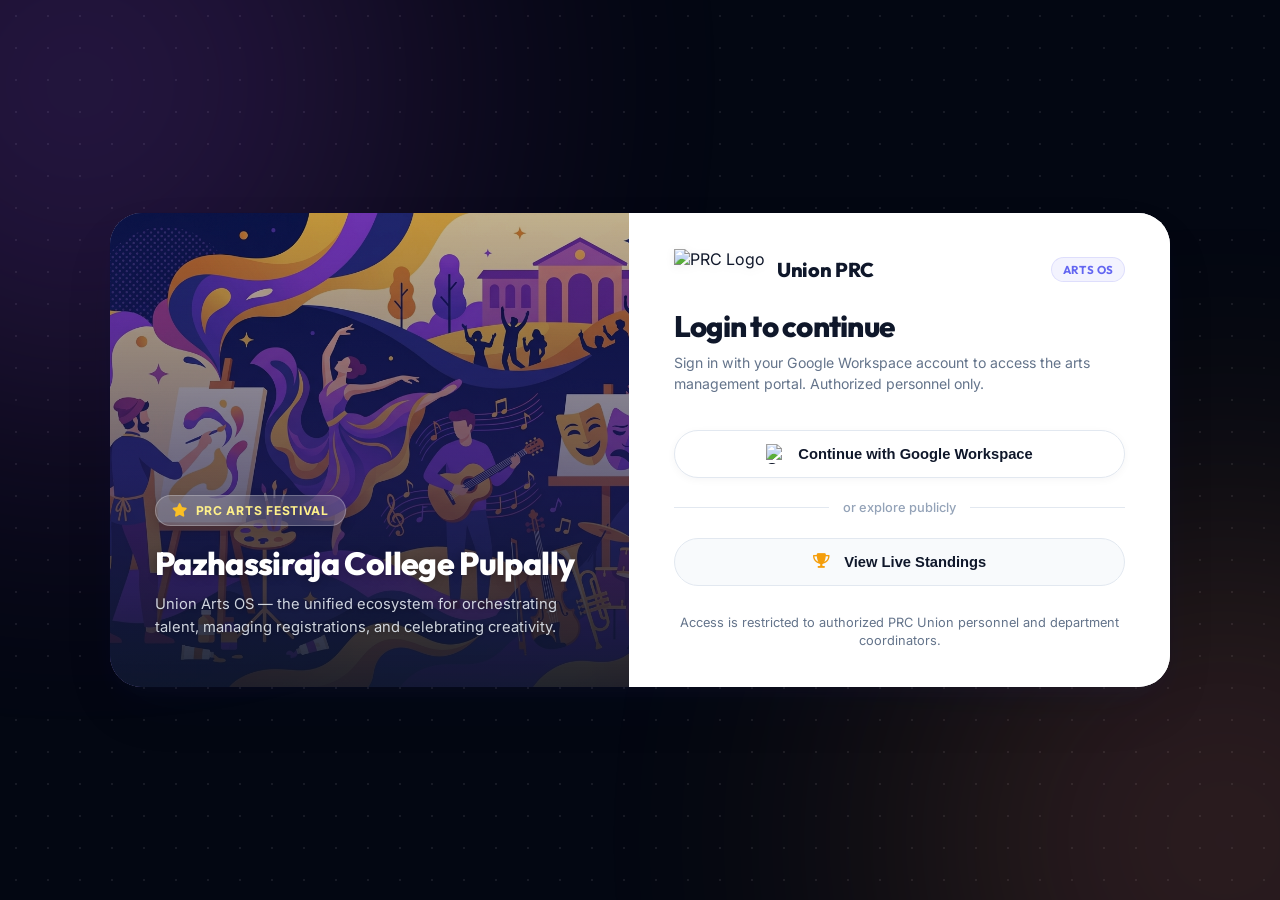
==== commit 7ac35d70: "Redesign portal logins with Fine Arts festival theme and responsive card layout" ====
--- a/y/index.html
+++ b/y/index.html
@@ -1300,15 +1300,26 @@
       left: 0;
       width: 100%;
       height: 100%;
+      height: 100dvh;
       background: #030712;
       z-index: 10000;
       display: flex;
       justify-content: center;
       align-items: center;
       padding: 1rem;
-      overflow: hidden;
+      overflow: hidden !important;
       background-image: radial-gradient(rgba(255, 255, 255, 0.08) 1px, transparent 1px);
       background-size: 32px 32px;
+    }
+
+    #auth-flip-card {
+      height: auto;
+      min-height: 0;
+      max-height: min(650px, calc(100dvh - 2rem));
+      overflow-y: auto !important;
+      overflow-x: hidden;
+      -webkit-overflow-scrolling: touch;
+      overscroll-behavior: contain;
     }
 
     #auth-overlay::before,
@@ -1940,7 +1951,8 @@
       }
 
       #auth-flip-card {
-        height: min(580px, 90vh) !important;
+        height: auto !important;
+        max-height: calc(100dvh - 2rem) !important;
       }
 
       .leaderboard-item {
@@ -4044,8 +4056,8 @@
 
       <!-- Left Hero Showcase -->
       <div class="portal-auth-hero">
-        <img src="assets/college_hero.jpg" alt="PRC Arts Fest" class="hero-bg"
-          onerror="this.onerror=null; this.src='/assets/Pazhassiraja_College_Pulpally_Logo.png'; this.style.objectFit='contain'; this.style.padding='3rem';">
+        <img src="assets/arts_login_hero.jpg" alt="PRC Arts Fest" class="hero-bg"
+          onerror="this.onerror=null; this.src='assets/Pazhassiraja_College_Pulpally_Logo.png'; this.style.objectFit='contain'; this.style.padding='3rem';">
         <div class="portal-auth-hero-overlay">
           <div class="portal-auth-hero-badge"><i class="fas fa-star"></i> PRC Arts Festival</div>
           <h2 class="portal-auth-hero-title">Pazhassiraja College Pulpally</h2>
@@ -4056,27 +4068,28 @@
       <!-- Right Auth Form -->
       <div class="portal-auth-form-container">
         <div class="portal-brand-header">
-          <img src="/assets/Pazhassiraja_College_Pulpally_Logo.png" alt="PRC Logo">
+          <img src="assets/Pazhassiraja_College_Pulpally_Logo.png" alt="PRC Logo">
           <span>Union PRC</span>
+          <span class="portal-badge-mini">Arts OS</span>
         </div>
 
-        <h1 class="portal-auth-title">Welcome to PRC Arts OS</h1>
-        <p class="portal-auth-subtitle">Sign in with your Google Workspace account to access the arts management portal. Only authorized personnel can log in.</p>
+        <h1 class="portal-auth-title">Login to continue</h1>
+        <p class="portal-auth-subtitle">Sign in with your Google Workspace account to access the arts management portal. Authorized personnel only.</p>
 
         <button id="google-signin-btn" class="portal-btn-google" style="margin-top: 0.5rem;">
           <img src="https://www.gstatic.com/firebasejs/ui/2.0.0/images/auth/google.svg" alt="Google">
-          Continue with Google Workspace
+          <span>Continue with Google Workspace</span>
         </button>
 
         <div id="auth-status" class="portal-auth-status"></div>
 
         <div class="portal-divider">
-          <span>Or</span>
+          <span>or explore publicly</span>
         </div>
 
-        <button id="view-standings-btn" class="portal-btn-primary" style="background: #f8fafc; color: #0f172a; border: 1px solid #e2e8f0;">
+        <button id="view-standings-btn" class="portal-btn-secondary">
           <i class="fas fa-trophy" style="color: #f59e0b; margin-right: 0.4rem;"></i>
-          View Live Standings
+          <span>View Live Standings</span>
         </button>
 
         <div class="portal-auth-footer-note">
--- a/y/assets/core/portal-login.css
+++ b/y/assets/core/portal-login.css
@@ -1,48 +1,128 @@
-/* ==========================================
-   CONVERGE-STYLE PORTAL AUTHENTICATION CSS
-   ========================================== */
+/* ==========================================================================
+   PRC ARTS OS - ARTISTIC PORTAL AUTHENTICATION CSS
+   Layout inspired by modern floating card & pill-input design,
+   infused with Fine Arts Festival aesthetics and fluid waves.
+   ========================================================================== */
 
 .portal-auth-wrapper {
     position: fixed;
     top: 0;
     left: 0;
     width: 100vw;
+    width: 100dvw;
     height: 100vh;
+    height: 100dvh;
     z-index: 99999;
-    background: #f8fafc;
+    background: #f1f5f9;
+    background-image: 
+        radial-gradient(at 15% 15%, rgba(99, 102, 241, 0.12) 0px, transparent 55%),
+        radial-gradient(at 85% 85%, rgba(245, 158, 11, 0.10) 0px, transparent 55%),
+        radial-gradient(at 50% 50%, rgba(168, 85, 247, 0.08) 0px, transparent 60%);
     display: flex;
     align-items: center;
     justify-content: center;
-    padding: 1.5rem;
+    padding: 1rem;
     box-sizing: border-box;
     font-family: 'Inter', -apple-system, BlinkMacSystemFont, "Segoe UI", Roboto, sans-serif;
     color: #0f172a;
-    overflow-y: auto;
+    overflow: hidden !important;
+}
+
+/* Fluid Wave Background SVG elements */
+.portal-auth-wrapper::before {
+    content: '';
+    position: absolute;
+    top: -10%;
+    left: -10%;
+    width: 60vw;
+    height: 60vw;
+    max-width: 800px;
+    max-height: 800px;
+    background: radial-gradient(circle, rgba(129, 140, 248, 0.18) 0%, rgba(192, 132, 252, 0.08) 50%, transparent 70%);
+    border-radius: 43% 57% 70% 30% / 30% 45% 55% 70%;
+    filter: blur(40px);
+    z-index: 0;
+    animation: portalFloatShape 18s ease-in-out infinite alternate;
+    pointer-events: none;
+}
+
+.portal-auth-wrapper::after {
+    content: '';
+    position: absolute;
+    bottom: -10%;
+    right: -10%;
+    width: 55vw;
+    height: 55vw;
+    max-width: 750px;
+    max-height: 750px;
+    background: radial-gradient(circle, rgba(251, 191, 36, 0.14) 0%, rgba(244, 114, 182, 0.08) 50%, transparent 70%);
+    border-radius: 60% 40% 30% 70% / 60% 30% 70% 40%;
+    filter: blur(45px);
+    z-index: 0;
+    animation: portalFloatShape 22s ease-in-out infinite alternate-reverse;
+    pointer-events: none;
+}
+
+@keyframes portalFloatShape {
+    0% { transform: translate(0, 0) rotate(0deg) scale(1); }
+    50% { transform: translate(30px, 20px) rotate(180deg) scale(1.05); }
+    100% { transform: translate(-20px, 40px) rotate(360deg) scale(0.95); }
 }
 
 .portal-auth-wrapper.hidden {
     display: none !important;
 }
 
+/* ==========================================================================
+   Main Floating Card
+   ========================================================================== */
 .portal-auth-card {
     display: flex;
     flex-direction: row;
     width: 100%;
-    max-width: 1020px;
+    max-width: 1060px;
+    height: auto;
+    max-height: min(650px, calc(100dvh - 2rem));
     background: #ffffff;
-    border-radius: 20px;
-    box-shadow: 0 20px 50px -10px rgba(15, 23, 42, 0.08), 0 0 0 1px rgba(15, 23, 42, 0.05);
-    overflow: hidden;
-    min-height: 580px;
+    border-radius: 32px;
+    box-shadow: 
+        0 25px 60px -15px rgba(15, 23, 42, 0.15),
+        0 0 0 1px rgba(15, 23, 42, 0.05),
+        0 10px 25px -5px rgba(99, 102, 241, 0.06);
+    overflow-y: auto !important;
+    overflow-x: hidden;
+    -webkit-overflow-scrolling: touch;
+    overscroll-behavior: contain;
     margin: auto;
-    transition: all 0.3s ease;
-}
-
-/* Left Hero Banner Showcase */
+    position: relative;
+    z-index: 10;
+    transition: all 0.3s cubic-bezier(0.16, 1, 0.3, 1);
+}
+
+.portal-auth-card::-webkit-scrollbar {
+    width: 6px;
+}
+
+.portal-auth-card::-webkit-scrollbar-track {
+    background: transparent;
+}
+
+.portal-auth-card::-webkit-scrollbar-thumb {
+    background: rgba(148, 163, 184, 0.35);
+    border-radius: 9999px;
+}
+
+.portal-auth-card::-webkit-scrollbar-thumb:hover {
+    background: rgba(100, 116, 139, 0.6);
+}
+
+/* ==========================================================================
+   Left Hero / Arts Fest Showcase
+   ========================================================================== */
 .portal-auth-hero {
-    flex: 1.1;
+    flex: 1.15;
     position: relative;
-    background: linear-gradient(135deg, #0f172a 0%, #1e1b4b 100%);
+    background: linear-gradient(145deg, #1e1b4b 0%, #311042 50%, #0f172a 100%);
     overflow: hidden;
     display: flex;
     align-items: center;
@@ -53,19 +133,30 @@
     width: 100%;
     height: 100%;
     object-fit: cover;
+    object-position: center;
     display: block;
     position: absolute;
     top: 0;
     left: 0;
     z-index: 1;
+    transition: transform 8s cubic-bezier(0.25, 1, 0.5, 1);
+}
+
+.portal-auth-card:hover .portal-auth-hero img.hero-bg {
+    transform: scale(1.03);
 }
 
 .portal-auth-hero-overlay {
     position: relative;
     z-index: 2;
-    padding: 2.5rem;
+    padding: 3rem 2.8rem;
     color: #ffffff;
-    background: linear-gradient(to top, rgba(15, 23, 42, 0.85) 0%, rgba(15, 23, 42, 0.2) 100%);
+    background: linear-gradient(
+        to top,
+        rgba(15, 23, 42, 0.92) 0%,
+        rgba(30, 27, 75, 0.65) 45%,
+        rgba(15, 23, 42, 0.25) 100%
+    );
     width: 100%;
     height: 100%;
     display: flex;
@@ -78,44 +169,56 @@
     display: inline-flex;
     align-items: center;
     gap: 0.5rem;
-    background: rgba(255, 255, 255, 0.15);
-    backdrop-filter: blur(12px);
-    -webkit-backdrop-filter: blur(12px);
-    border: 1px solid rgba(255, 255, 255, 0.2);
-    padding: 0.4rem 0.85rem;
-    border-radius: 100px;
-    font-size: 0.78rem;
-    font-weight: 600;
-    letter-spacing: 0.03em;
+    background: rgba(255, 255, 255, 0.16);
+    backdrop-filter: blur(16px);
+    -webkit-backdrop-filter: blur(16px);
+    border: 1px solid rgba(255, 255, 255, 0.25);
+    padding: 0.45rem 1rem;
+    border-radius: 9999px;
+    font-size: 0.76rem;
+    font-weight: 700;
+    letter-spacing: 0.06em;
     width: fit-content;
-    margin-bottom: 1rem;
+    margin-bottom: 1.1rem;
     text-transform: uppercase;
+    color: #fef08a;
+    box-shadow: 0 4px 12px rgba(0, 0, 0, 0.15);
+}
+
+.portal-auth-hero-badge i {
+    color: #fbbf24;
+    font-size: 0.85rem;
 }
 
 .portal-auth-hero-title {
     font-family: 'Outfit', 'Inter', sans-serif;
-    font-size: 1.8rem;
+    font-size: 2rem;
     font-weight: 800;
-    line-height: 1.25;
-    margin: 0 0 0.5rem 0;
+    line-height: 1.22;
+    margin: 0 0 0.65rem 0;
     color: #ffffff;
+    letter-spacing: -0.02em;
+    text-shadow: 0 2px 10px rgba(0, 0, 0, 0.3);
 }
 
 .portal-auth-hero-desc {
-    font-size: 0.9rem;
-    line-height: 1.5;
-    opacity: 0.85;
+    font-size: 0.92rem;
+    line-height: 1.55;
+    opacity: 0.9;
     margin: 0;
     color: #e2e8f0;
-}
-
-/* Right Auth Form Section */
+    text-shadow: 0 1px 4px rgba(0, 0, 0, 0.4);
+}
+
+/* ==========================================================================
+   Right Auth Form Section
+   ========================================================================== */
 .portal-auth-form-container {
     flex: 1;
-    padding: 3rem 3.5rem;
+    padding: 2.25rem 2.8rem;
     display: flex;
     flex-direction: column;
-    justify-content: center;
+    justify-content: flex-start;
     background: #ffffff;
     box-sizing: border-box;
 }
@@ -124,118 +227,250 @@
     display: flex;
     align-items: center;
     gap: 0.75rem;
-    margin-bottom: 2rem;
+    margin-bottom: 1.15rem;
 }
 
 .portal-brand-header img {
-    height: 38px;
+    height: 40px;
     width: auto;
     object-fit: contain;
+    filter: drop-shadow(0 2px 4px rgba(0,0,0,0.06));
 }
 
 .portal-brand-header span {
     font-family: 'Outfit', sans-serif;
-    font-weight: 700;
+    font-weight: 800;
     font-size: 1.25rem;
     color: #0f172a;
-    letter-spacing: -0.01em;
+    letter-spacing: -0.015em;
+}
+
+.portal-brand-header .portal-badge-mini {
+    margin-left: auto;
+    font-size: 0.72rem;
+    font-weight: 700;
+    color: #6366f1;
+    background: rgba(99, 102, 241, 0.08);
+    padding: 0.25rem 0.65rem;
+    border-radius: 9999px;
+    border: 1px solid rgba(99, 102, 241, 0.15);
+    text-transform: uppercase;
+    letter-spacing: 0.04em;
 }
 
 .portal-auth-title {
-    font-family: 'Inter', sans-serif;
-    font-size: 1.65rem;
+    font-family: 'Outfit', 'Inter', sans-serif;
+    font-size: 1.85rem;
     font-weight: 800;
     color: #0f172a;
-    margin: 0 0 0.5rem 0;
+    margin: 0 0 0.4rem 0;
     letter-spacing: -0.025em;
 }
 
 .portal-auth-subtitle {
     font-size: 0.88rem;
     color: #64748b;
-    line-height: 1.55;
+    line-height: 1.5;
     margin: 0 0 1.75rem 0;
 }
 
+/* ==========================================================================
+   Pill-Shaped Form Inputs with Embedded Icons
+   ========================================================================== */
 .portal-form-group {
-    margin-bottom: 1.2rem;
-}
-
-.portal-form-label-row {
+    margin-bottom: 1.15rem;
+}
+
+.portal-input-pill-wrapper {
+    position: relative;
+    display: flex;
+    align-items: center;
+    width: 100%;
+}
+
+.portal-input-icon-left {
+    position: absolute;
+    left: 1.25rem;
+    color: #94a3b8;
+    font-size: 0.95rem;
+    pointer-events: none;
+    display: flex;
+    align-items: center;
+    justify-content: center;
+    transition: color 0.2s ease;
+    z-index: 2;
+}
+
+.portal-input-pill-wrapper:focus-within .portal-input-icon-left {
+    color: #4f46e5;
+}
+
+.portal-form-input {
+    width: 100%;
+    height: 48px;
+    padding: 0 1.25rem 0 3.1rem;
+    background: #f8fafc;
+    border: 1.5px solid #e2e8f0;
+    border-radius: 9999px;
+    font-size: 0.92rem;
+    font-family: 'Inter', inherit;
+    color: #0f172a;
+    box-sizing: border-box;
+    transition: all 0.25s ease;
+}
+
+.portal-form-input.has-toggle {
+    padding-right: 3.2rem;
+}
+
+.portal-form-input::placeholder {
+    color: #94a3b8;
+    font-weight: 400;
+}
+
+.portal-form-input:hover {
+    background: #ffffff;
+    border-color: #cbd5e1;
+}
+
+.portal-form-input:focus {
+    outline: none;
+    background: #ffffff;
+    border-color: #4f46e5;
+    box-shadow: 0 0 0 4px rgba(79, 70, 229, 0.12);
+}
+
+.portal-password-toggle-btn {
+    position: absolute;
+    right: 1.1rem;
+    top: 50%;
+    transform: translateY(-50%);
+    background: transparent;
+    border: none;
+    color: #94a3b8;
+    cursor: pointer;
+    padding: 0.35rem;
+    border-radius: 50%;
+    font-size: 0.95rem;
+    display: flex;
+    align-items: center;
+    justify-content: center;
+    transition: color 0.2s, background-color 0.2s;
+    z-index: 3;
+}
+
+.portal-password-toggle-btn:hover {
+    color: #334155;
+    background: rgba(0, 0, 0, 0.04);
+}
+
+/* ==========================================================================
+   Options Row (Remember Me & Forgot Password)
+   ========================================================================== */
+.portal-options-row {
     display: flex;
     justify-content: space-between;
     align-items: center;
-    margin-bottom: 0.45rem;
-}
-
-.portal-form-label {
+    margin: 0.85rem 0.25rem 1.4rem 0.25rem;
+    font-size: 0.85rem;
+}
+
+.portal-checkbox-label {
+    display: inline-flex;
+    align-items: center;
+    gap: 0.55rem;
+    cursor: pointer;
+    user-select: none;
+    color: #475569;
+    font-weight: 500;
+    transition: color 0.2s;
+}
+
+.portal-checkbox-label:hover {
+    color: #1e293b;
+}
+
+/* Circular/Pill Custom Checkbox */
+.portal-checkbox-input {
+    appearance: none;
+    -webkit-appearance: none;
+    width: 18px;
+    height: 18px;
+    border: 1.5px solid #cbd5e1;
+    border-radius: 50%;
+    outline: none;
+    margin: 0;
+    cursor: pointer;
+    background: #ffffff;
+    display: grid;
+    place-content: center;
+    transition: all 0.2s ease;
+}
+
+.portal-checkbox-input::before {
+    content: "";
+    width: 8px;
+    height: 8px;
+    border-radius: 50%;
+    transform: scale(0);
+    transition: 120ms transform ease-in-out;
+    background: #ffffff;
+}
+
+.portal-checkbox-input:checked {
+    background: #0f172a;
+    border-color: #0f172a;
+}
+
+.portal-checkbox-input:checked::before {
+    transform: scale(1);
+}
+
+.portal-forgot-link {
     font-size: 0.85rem;
     font-weight: 600;
-    color: #334155;
-    display: block;
-}
-
-.portal-forgot-link {
-    font-size: 0.82rem;
-    font-weight: 600;
+    color: #475569;
+    text-decoration: none;
+    transition: color 0.2s;
+    cursor: pointer;
+}
+
+.portal-forgot-link:hover {
     color: #0f172a;
-    text-decoration: none;
-    transition: opacity 0.2s;
-    cursor: pointer;
-}
-
-.portal-forgot-link:hover {
-    opacity: 0.75;
     text-decoration: underline;
 }
 
-.portal-form-input {
-    width: 100%;
-    height: 44px;
-    padding: 0 0.9rem;
-    background: #ffffff;
-    border: 1px solid #cbd5e1;
-    border-radius: 8px;
-    font-size: 0.92rem;
-    color: #0f172a;
-    box-sizing: border-box;
-    transition: border-color 0.2s, box-shadow 0.2s;
-}
-
-.portal-form-input::placeholder {
-    color: #94a3b8;
-}
-
-.portal-form-input:focus {
-    outline: none;
-    border-color: #0f172a;
-    box-shadow: 0 0 0 3px rgba(15, 23, 42, 0.08);
-}
-
+/* ==========================================================================
+   Action Buttons (Pill-Shaped)
+   ========================================================================== */
 .portal-btn-primary {
     width: 100%;
-    height: 44px;
+    height: 48px;
     background: #0f172a;
     color: #ffffff;
     border: none;
-    border-radius: 8px;
-    font-weight: 600;
-    font-size: 0.92rem;
+    border-radius: 9999px;
+    font-family: 'Inter', inherit;
+    font-weight: 700;
+    font-size: 0.95rem;
+    letter-spacing: 0.015em;
     cursor: pointer;
-    transition: background-color 0.2s, transform 0.1s;
+    transition: all 0.25s cubic-bezier(0.16, 1, 0.3, 1);
     display: flex;
     align-items: center;
     justify-content: center;
     gap: 0.5rem;
-    margin-top: 0.4rem;
+    box-shadow: 0 10px 20px -5px rgba(15, 23, 42, 0.3);
 }
 
 .portal-btn-primary:hover {
     background: #1e293b;
+    transform: translateY(-1px);
+    box-shadow: 0 14px 25px -5px rgba(15, 23, 42, 0.38);
 }
 
 .portal-btn-primary:active {
-    transform: scale(0.99);
+    transform: translateY(0) scale(0.99);
 }
 
 .portal-divider {
@@ -256,16 +491,18 @@
 }
 
 .portal-divider span {
-    padding: 0 0.75rem;
-}
-
+    padding: 0 0.85rem;
+}
+
+/* Pill Google Button */
 .portal-btn-google {
     width: 100%;
-    height: 44px;
+    height: 48px;
     background: #ffffff;
-    border: 1px solid #cbd5e1;
-    border-radius: 8px;
+    border: 1.5px solid #e2e8f0;
+    border-radius: 9999px;
     color: #0f172a;
+    font-family: 'Inter', inherit;
     font-weight: 600;
     font-size: 0.92rem;
     cursor: pointer;
@@ -273,66 +510,135 @@
     align-items: center;
     justify-content: center;
     gap: 0.75rem;
-    transition: background-color 0.2s, border-color 0.2s;
+    box-shadow: 0 2px 8px rgba(15, 23, 42, 0.04);
+    transition: all 0.25s ease;
 }
 
 .portal-btn-google:hover {
     background: #f8fafc;
-    border-color: #94a3b8;
+    border-color: #cbd5e1;
+    transform: translateY(-1px);
+    box-shadow: 0 6px 16px rgba(15, 23, 42, 0.08);
+}
+
+.portal-btn-google:active {
+    transform: translateY(0);
 }
 
 .portal-btn-google img {
-    width: 18px;
-    height: 18px;
-}
-
+    width: 20px;
+    height: 20px;
+}
+
+/* Secondary Action Button (e.g. Standings) */
+.portal-btn-secondary {
+    width: 100%;
+    height: 48px;
+    background: #f8fafc;
+    color: #0f172a;
+    border: 1.5px solid #e2e8f0;
+    border-radius: 9999px;
+    font-weight: 600;
+    font-size: 0.92rem;
+    cursor: pointer;
+    display: flex;
+    align-items: center;
+    justify-content: center;
+    gap: 0.5rem;
+    transition: all 0.2s ease;
+}
+
+.portal-btn-secondary:hover {
+    background: #ffffff;
+    border-color: #cbd5e1;
+    transform: translateY(-1px);
+}
+
+/* ==========================================================================
+   Feedback & Status Messages
+   ========================================================================== */
 .portal-auth-status {
     margin-top: 1rem;
-    font-size: 0.85rem;
+    font-size: 0.86rem;
     text-align: center;
     min-height: 1.25rem;
-    border-radius: 6px;
-    padding: 0.35rem 0.5rem;
-    transition: all 0.3s;
+    border-radius: 9999px;
+    padding: 0.45rem 1rem;
+    transition: all 0.3s ease;
+    display: none;
+}
+
+.portal-auth-status:not(:empty) {
+    display: block;
 }
 
 .portal-auth-status.error {
     background: rgba(239, 68, 68, 0.1);
-    color: #ef4444;
+    color: #dc2626;
+    border: 1px solid rgba(239, 68, 68, 0.2);
 }
 
 .portal-auth-status.success {
     background: rgba(16, 185, 129, 0.1);
-    color: #10b981;
+    color: #059669;
+    border: 1px solid rgba(16, 185, 129, 0.2);
 }
 
 .portal-auth-footer-note {
     margin-top: 1.75rem;
-    font-size: 0.82rem;
+    font-size: 0.8rem;
     color: #64748b;
     text-align: center;
-    line-height: 1.4;
-}
-
-/* Mobile & Tablet Responsiveness */
-@media (max-width: 868px) {
+    line-height: 1.45;
+}
+
+/* ==========================================================================
+   Mobile & Responsive Breakpoints
+   ========================================================================== */
+@media (max-width: 900px) {
+    .portal-auth-wrapper {
+        padding: 0.75rem;
+        align-items: center;
+        overflow: hidden !important;
+    }
+
     .portal-auth-card {
         flex-direction: column;
-        max-width: 480px;
-        min-height: auto;
+        max-width: 460px;
+        width: 100%;
+        height: auto;
+        min-height: 0;
+        max-height: calc(100dvh - 1.5rem);
+        border-radius: 26px;
+        margin: auto;
+        overflow-y: auto !important;
+        overflow-x: hidden;
+        -webkit-overflow-scrolling: touch;
+        overscroll-behavior: contain;
     }
 
     .portal-auth-hero {
         flex: none;
-        height: 180px;
+        height: 170px;
+    }
+
+    .portal-auth-hero img.hero-bg {
+        object-position: 50% 30%;
     }
 
     .portal-auth-hero-overlay {
-        padding: 1.5rem;
+        padding: 1.25rem 1.5rem;
     }
 
     .portal-auth-hero-title {
         font-size: 1.3rem;
+        margin-bottom: 0.25rem;
+    }
+
+    .portal-auth-hero-badge {
+        padding: 0.35rem 0.8rem;
+        font-size: 0.72rem;
+        margin-bottom: 0.5rem;
     }
 
     .portal-auth-hero-desc {
@@ -340,6 +646,122 @@
     }
 
     .portal-auth-form-container {
-        padding: 2rem 1.5rem;
-    }
-}
+        flex: 0 1 auto;
+        padding: 1.4rem 1.5rem 1.6rem 1.5rem;
+        justify-content: flex-start;
+    }
+
+    .portal-brand-header {
+        margin-bottom: 0.85rem;
+    }
+
+    .portal-auth-title {
+        font-size: 1.4rem;
+        margin-bottom: 0.3rem;
+    }
+
+    .portal-auth-subtitle {
+        font-size: 0.84rem;
+        margin-bottom: 1.15rem;
+    }
+}
+
+@media (max-width: 480px) {
+    .portal-auth-wrapper {
+        padding: 0.5rem;
+        align-items: center;
+        overflow: hidden !important;
+    }
+
+    .portal-auth-card {
+        width: 100%;
+        max-width: 420px;
+        height: auto;
+        min-height: 0;
+        max-height: calc(100dvh - 1rem);
+        border-radius: 24px;
+        margin: auto;
+        overflow-y: auto !important;
+        overflow-x: hidden;
+        -webkit-overflow-scrolling: touch;
+        overscroll-behavior: contain;
+    }
+
+    .portal-auth-hero {
+        height: 160px;
+    }
+
+    .portal-auth-hero img.hero-bg {
+        object-position: 50% 28%;
+    }
+
+    .portal-auth-hero-overlay {
+        padding: 1.15rem 1.25rem;
+    }
+
+    .portal-auth-hero-title {
+        font-size: 1.2rem;
+        line-height: 1.25;
+    }
+
+    .portal-auth-hero-badge {
+        font-size: 0.7rem;
+        padding: 0.28rem 0.7rem;
+        margin-bottom: 0.4rem;
+    }
+
+    .portal-auth-form-container {
+        flex: 0 1 auto;
+        padding: 1.25rem 1.25rem 1.5rem 1.25rem;
+        justify-content: flex-start;
+    }
+
+    .portal-brand-header {
+        margin-bottom: 0.75rem;
+    }
+
+    .portal-brand-header img {
+        height: 30px;
+    }
+
+    .portal-brand-header span {
+        font-size: 1.05rem;
+    }
+
+    .portal-auth-title {
+        font-size: 1.3rem;
+        margin-bottom: 0.25rem;
+    }
+
+    .portal-auth-subtitle {
+        font-size: 0.82rem;
+        line-height: 1.4;
+        margin-bottom: 1rem;
+    }
+
+    .portal-form-group {
+        margin-bottom: 0.85rem;
+    }
+
+    .portal-form-input,
+    .portal-btn-primary,
+    .portal-btn-google,
+    .portal-btn-secondary {
+        height: 44px;
+        font-size: 0.88rem;
+    }
+
+    .portal-options-row {
+        margin: 0.55rem 0.2rem 0.95rem 0.2rem;
+        font-size: 0.8rem;
+    }
+
+    .portal-divider {
+        margin: 0.9rem 0;
+    }
+
+    .portal-auth-footer-note {
+        margin-top: 1rem;
+        font-size: 0.76rem;
+    }
+}
